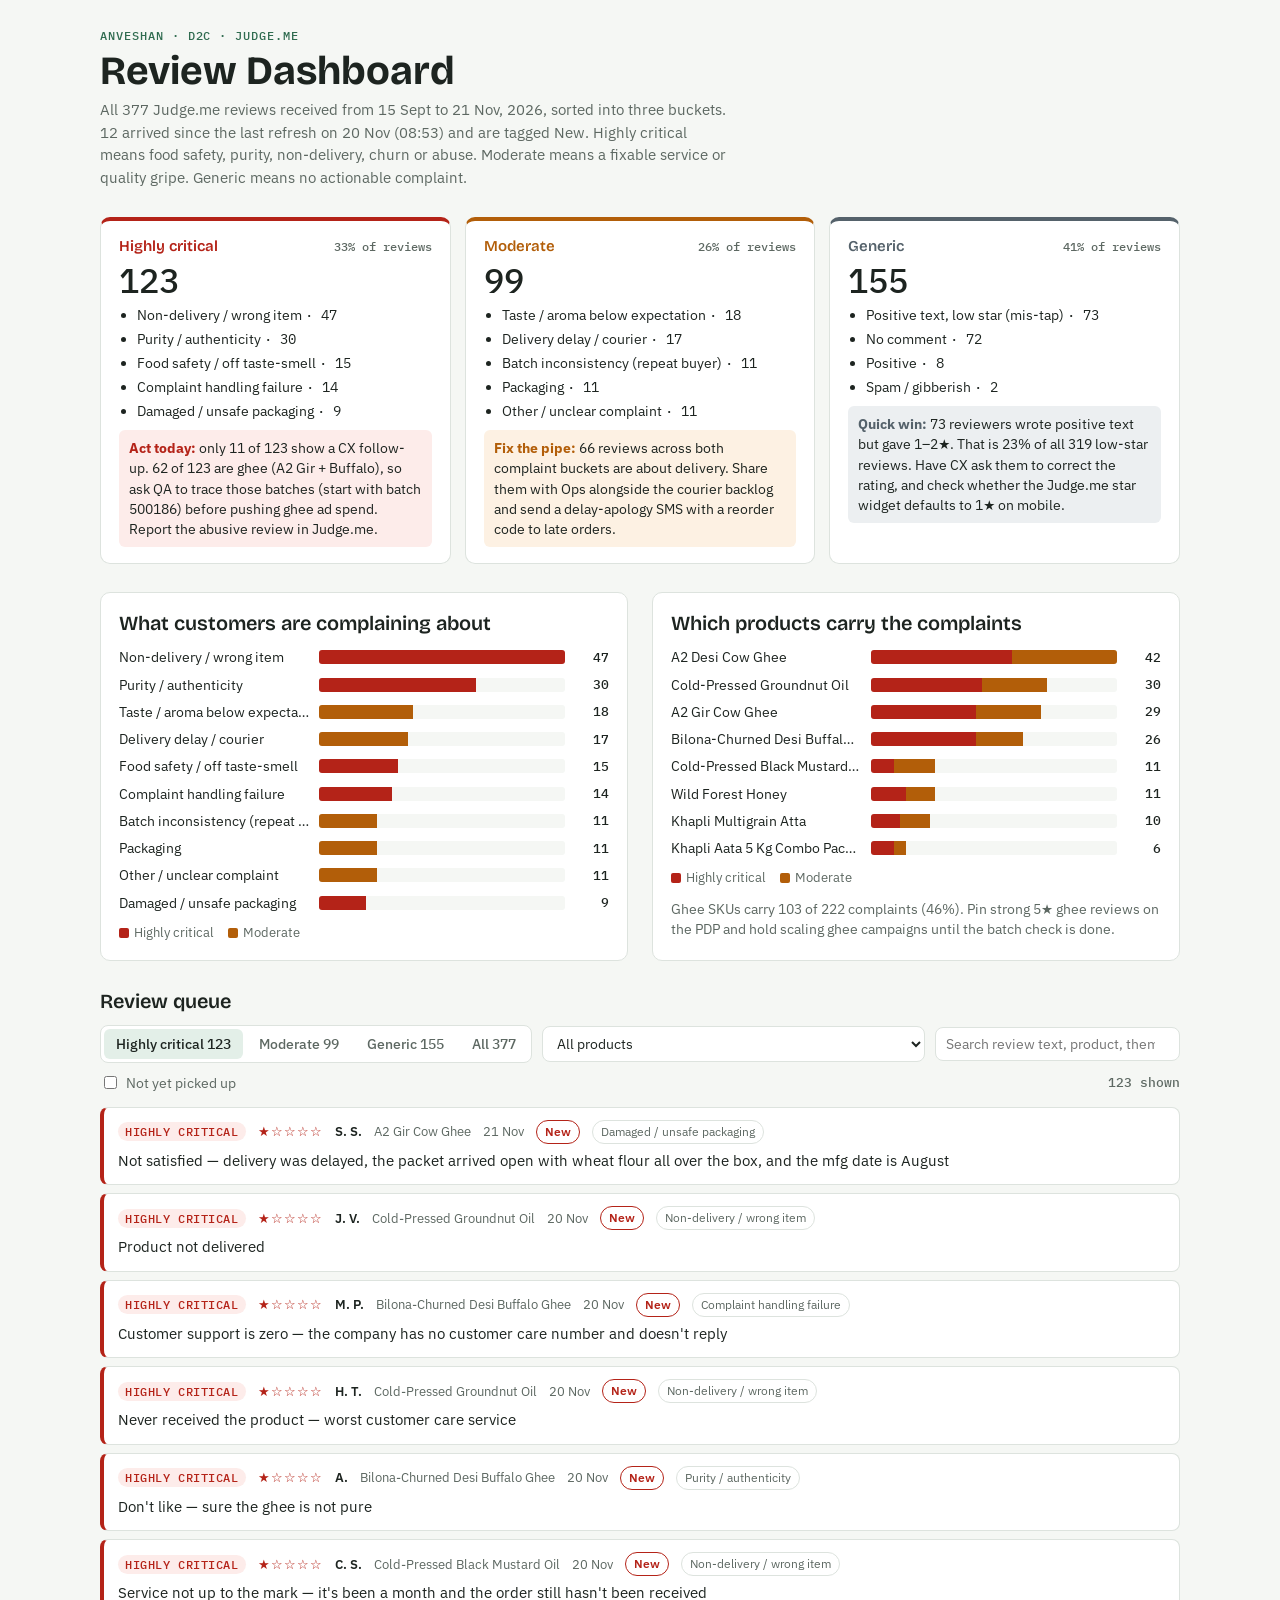
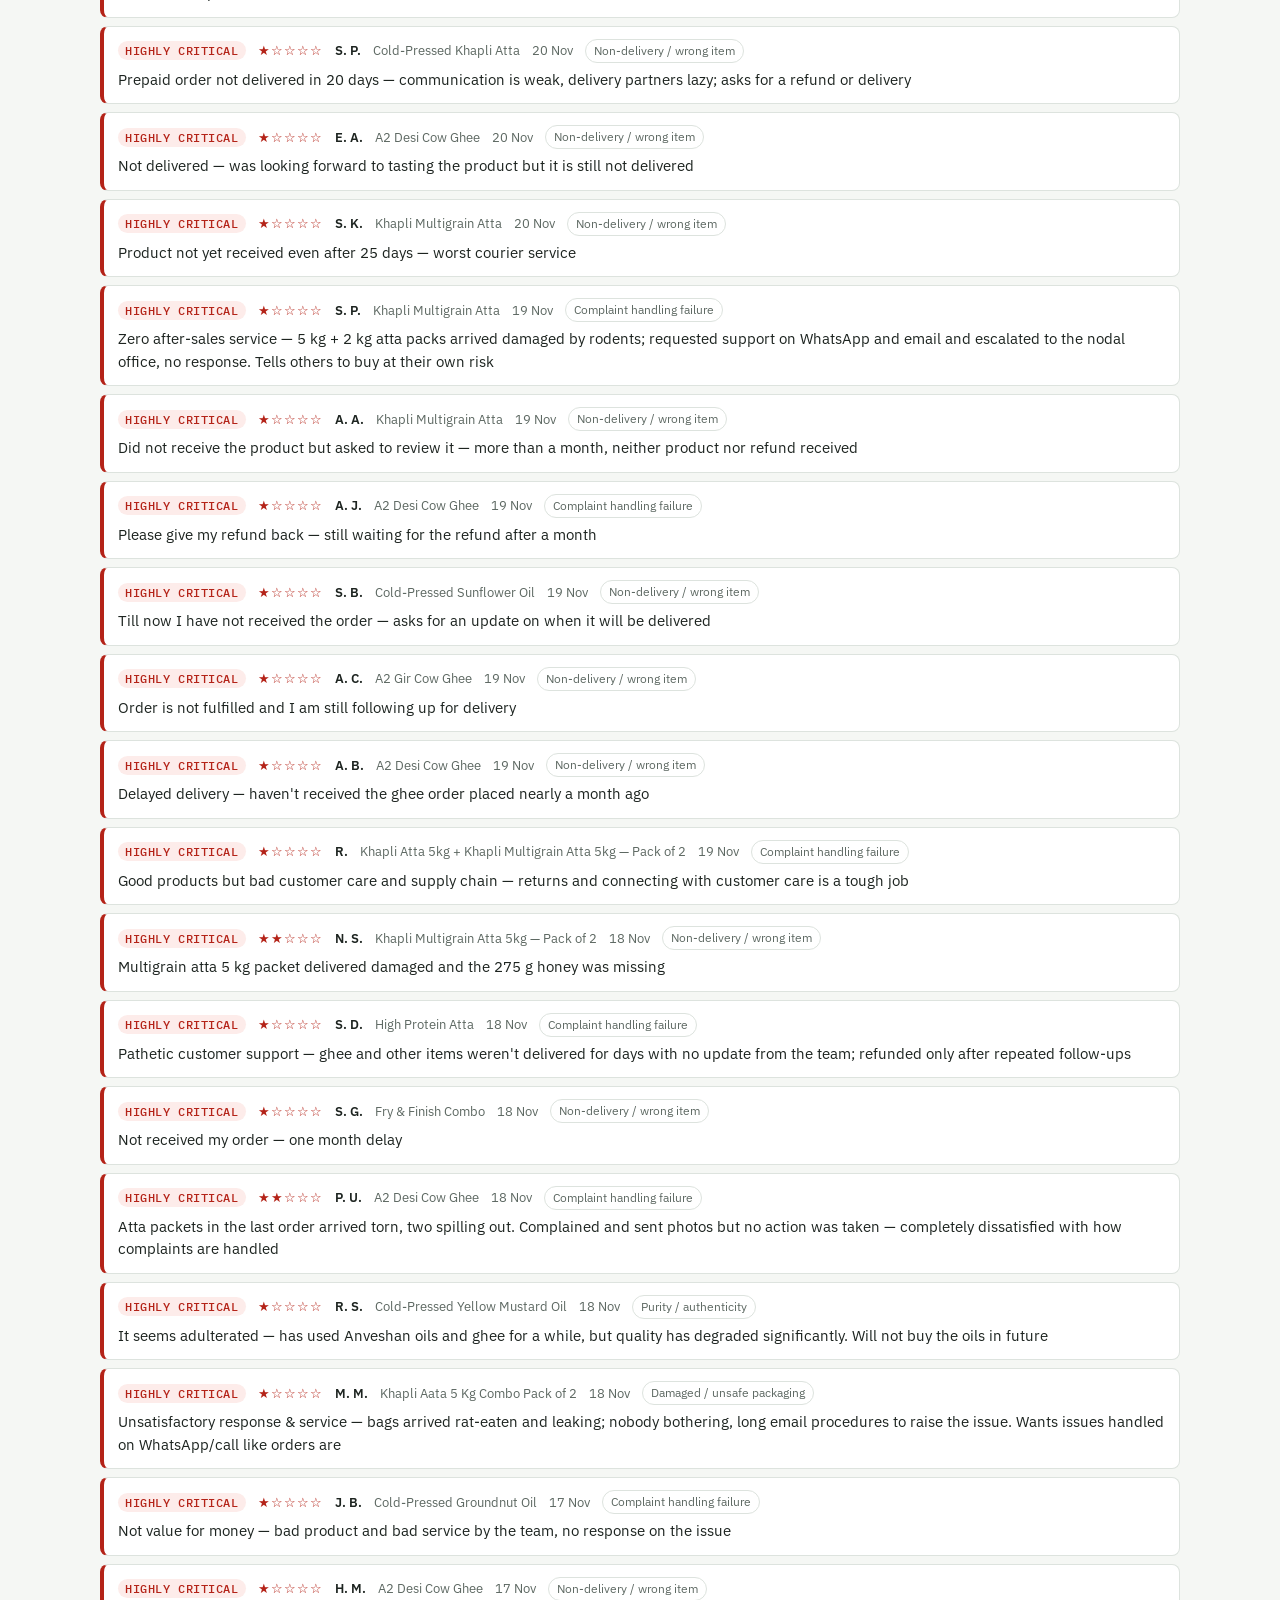
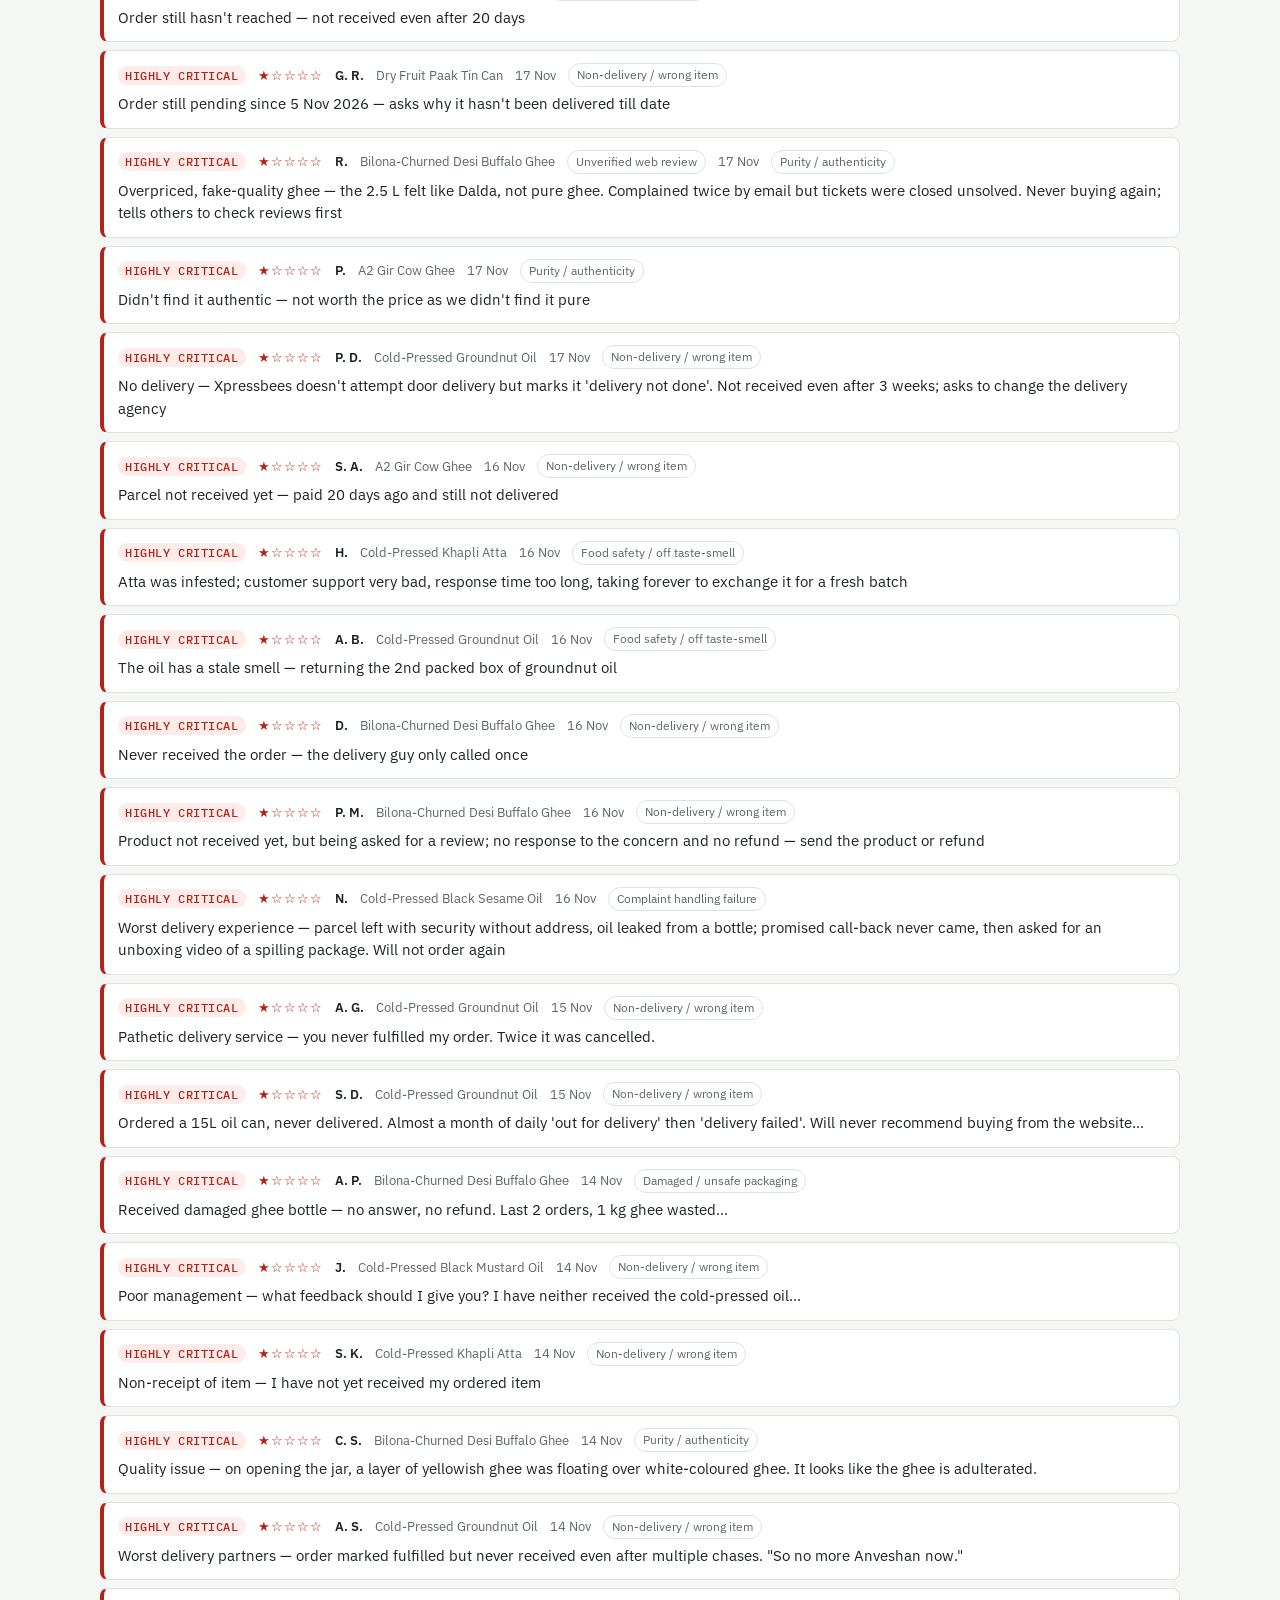
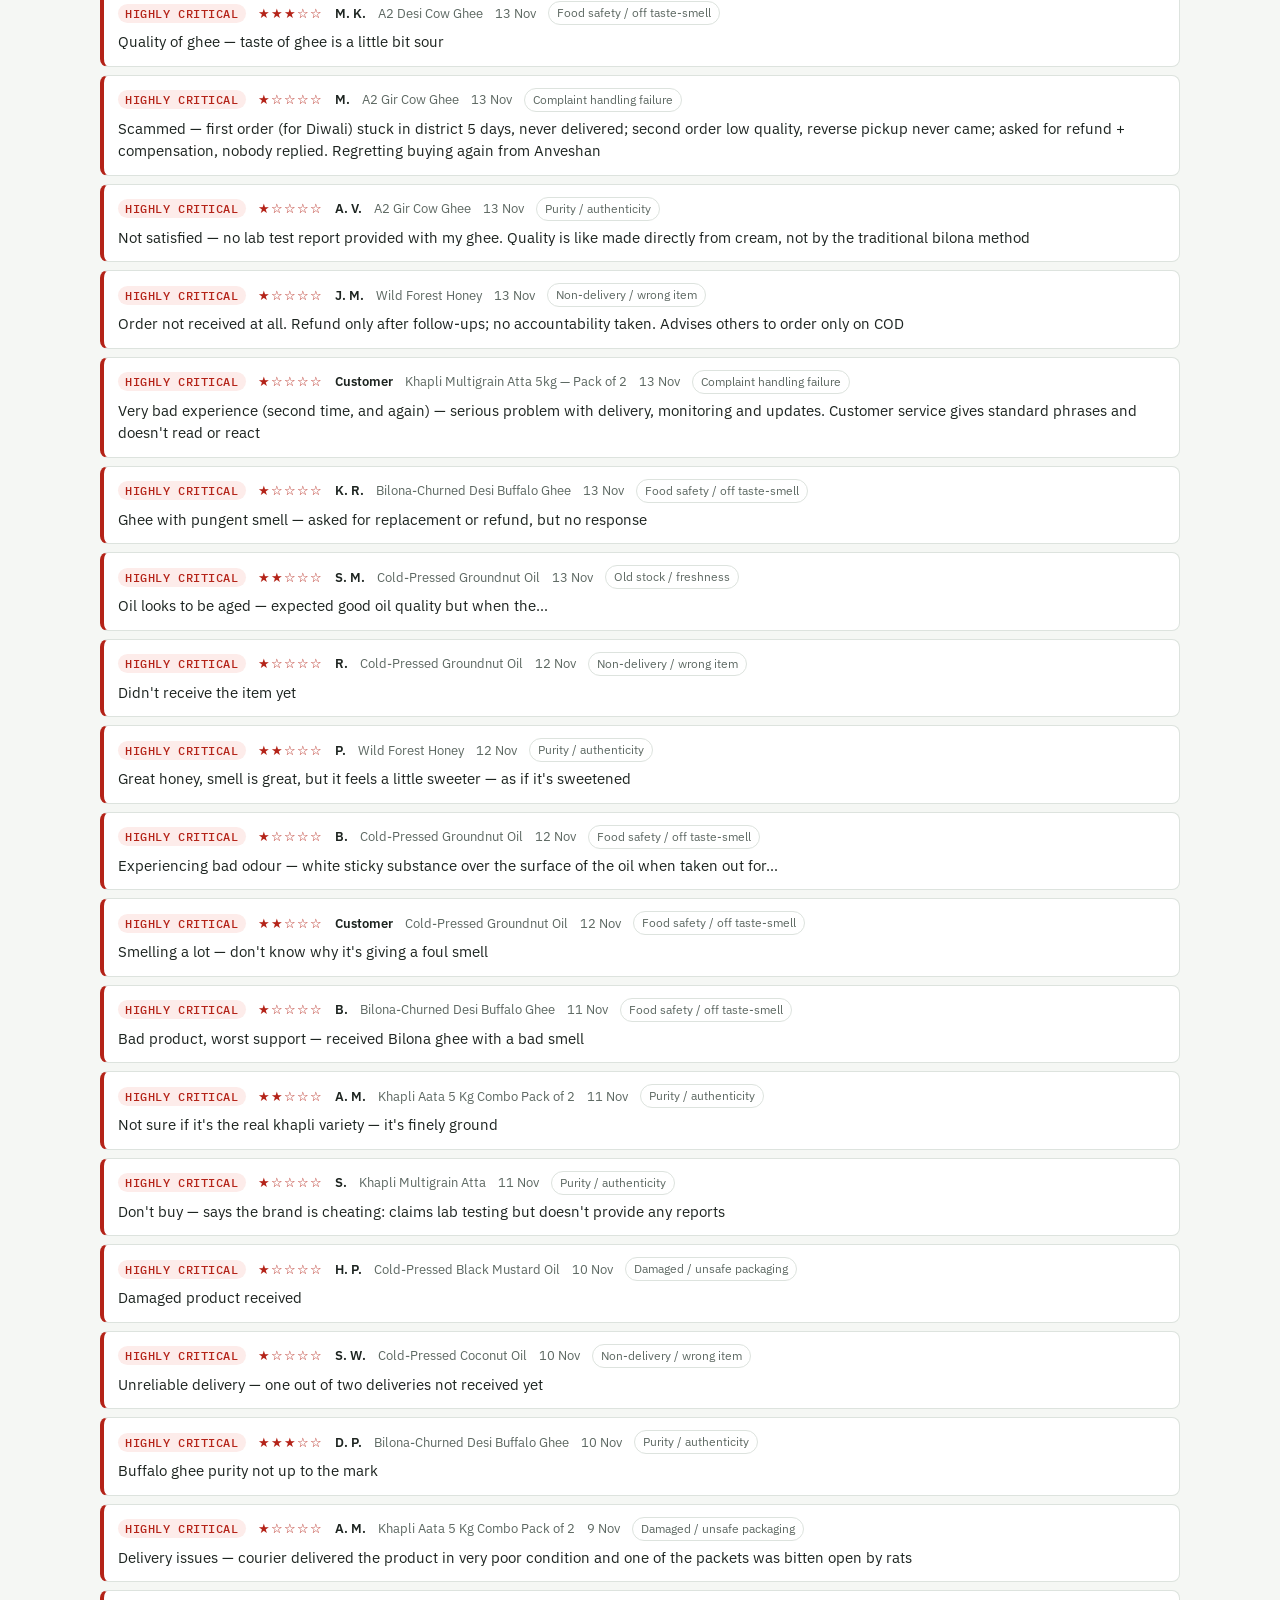
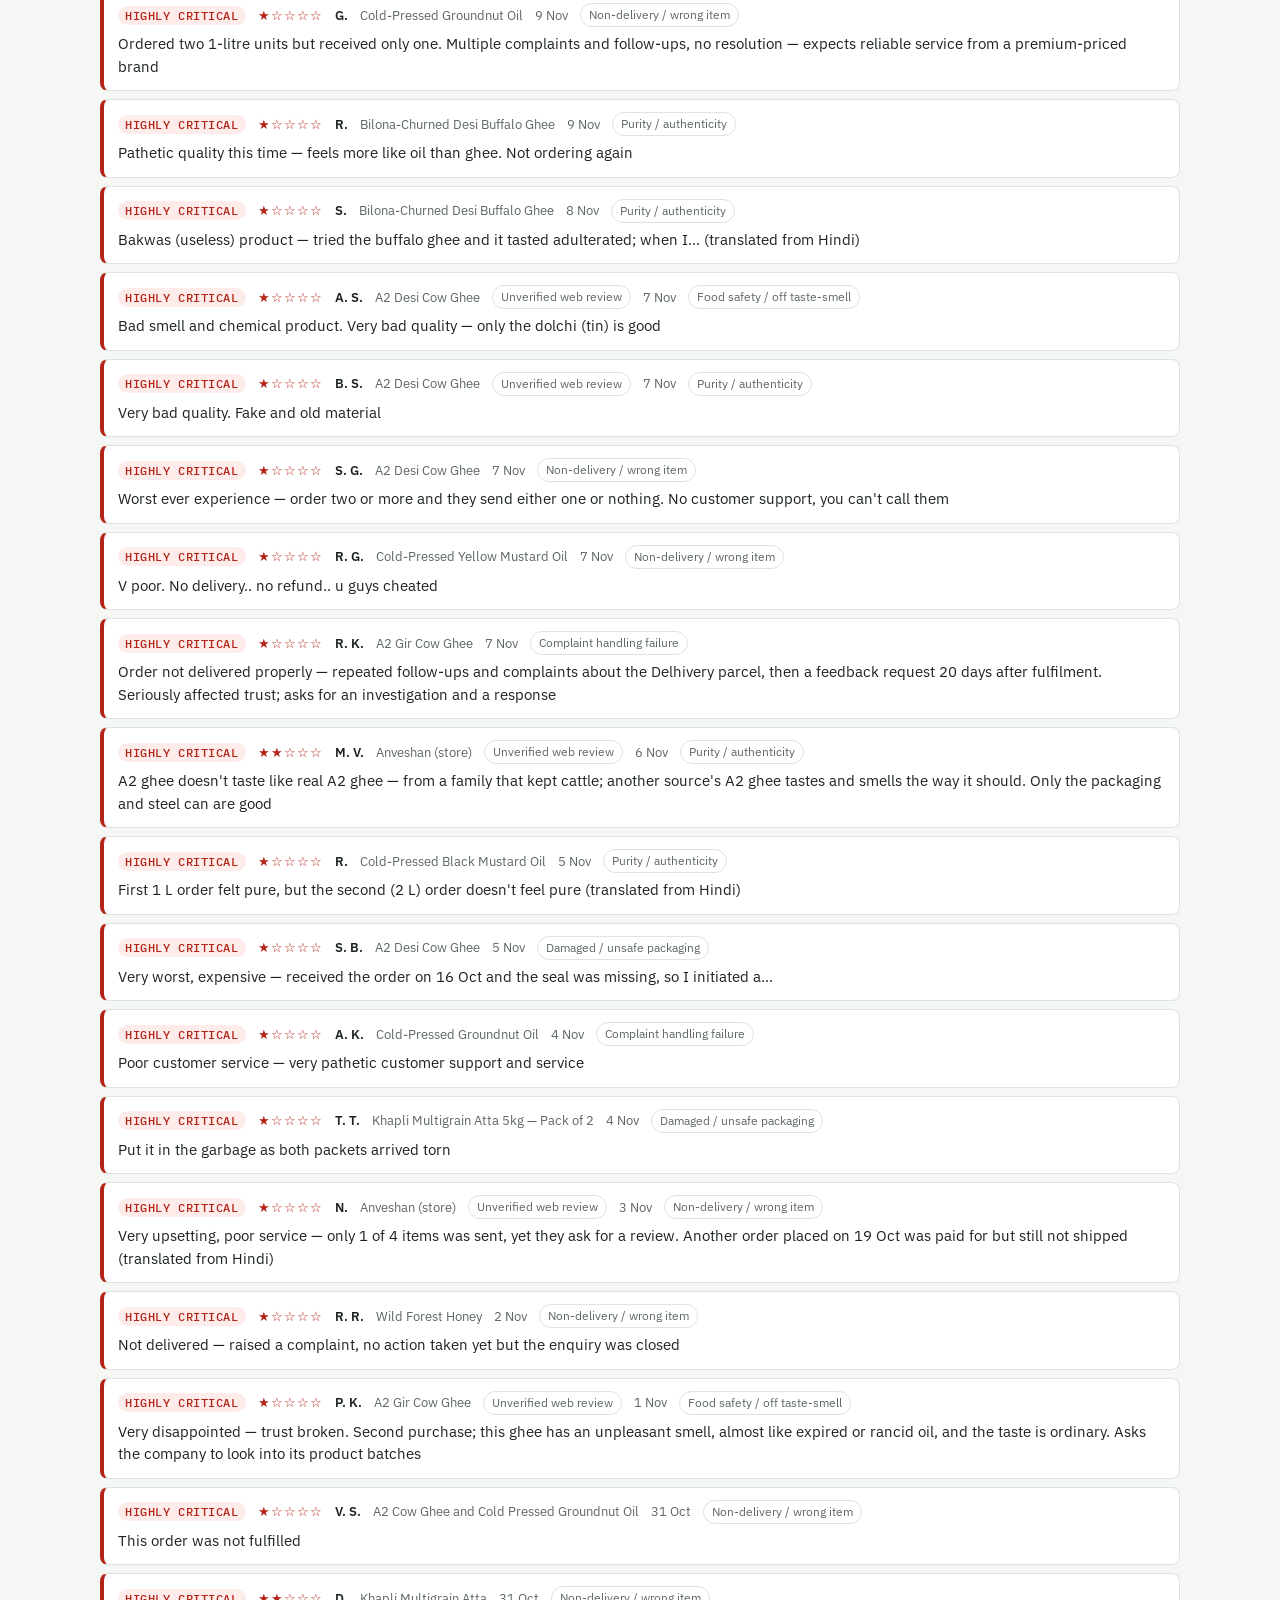
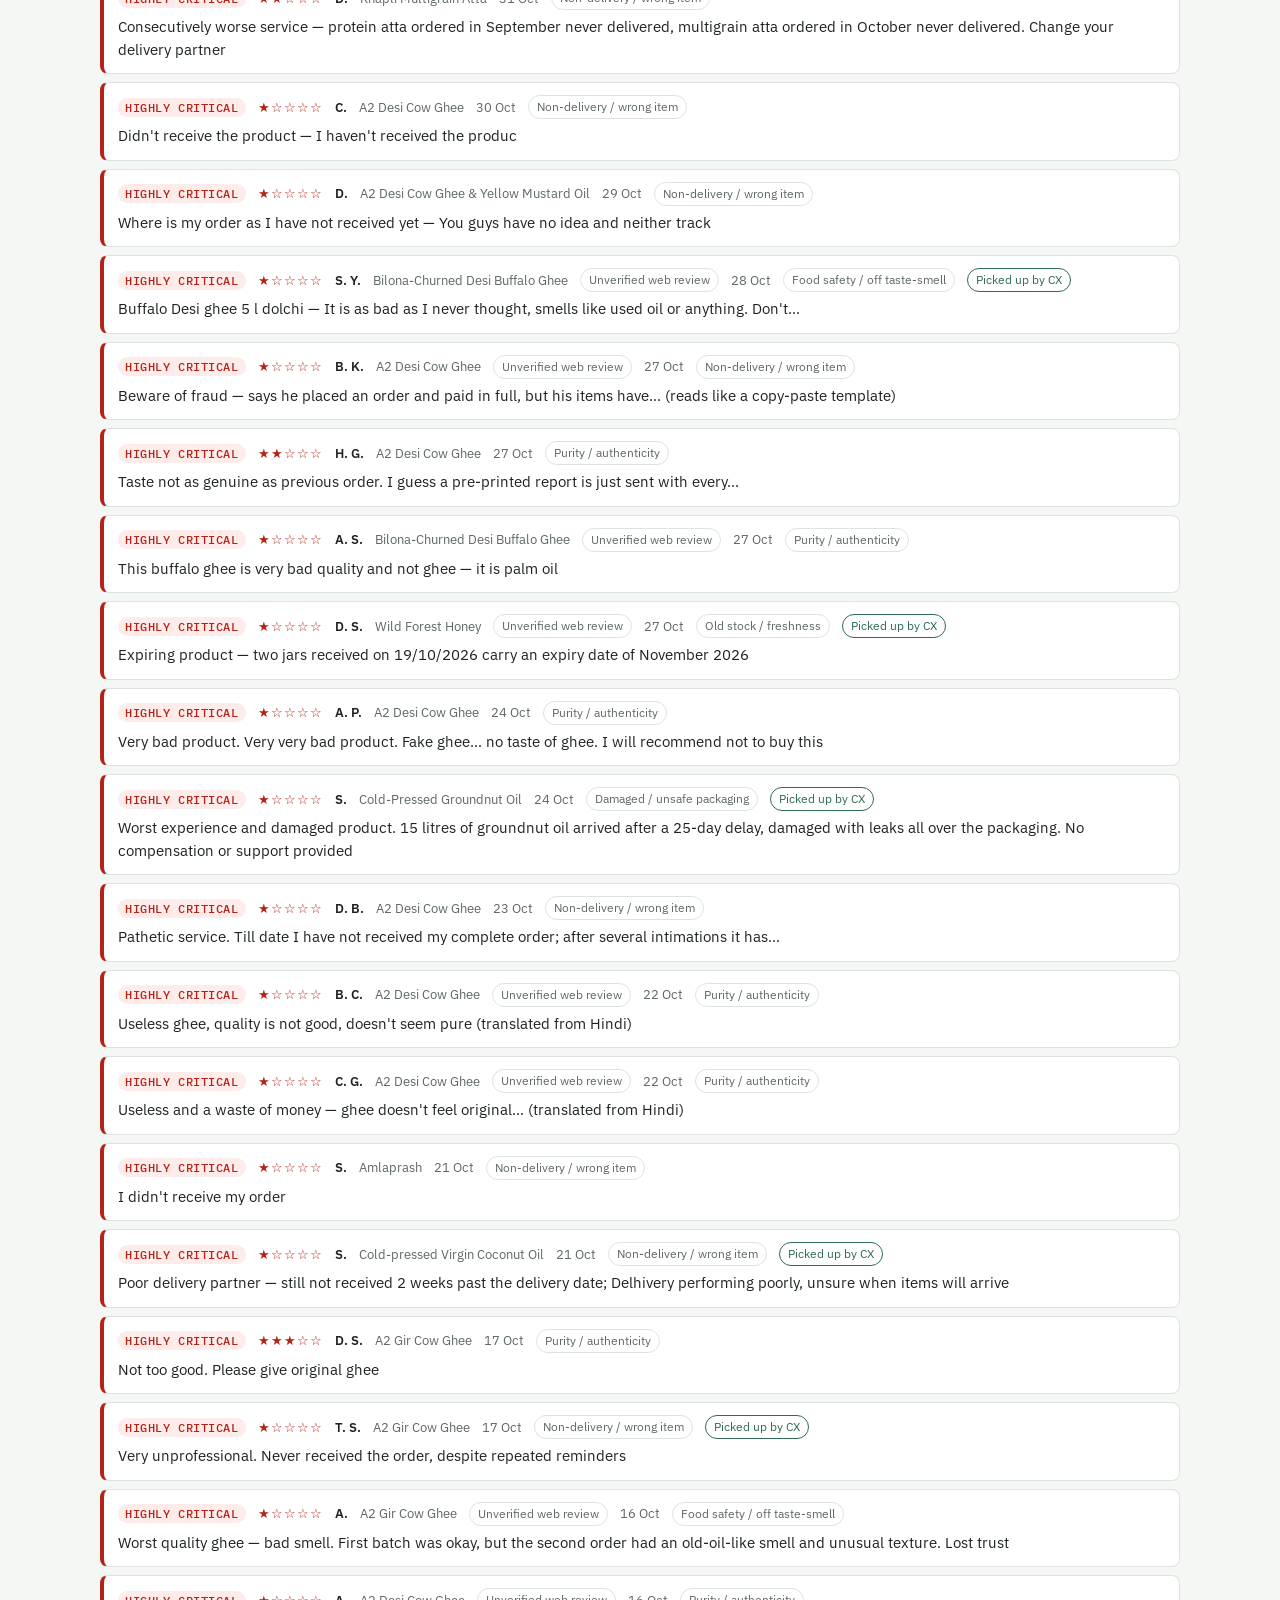
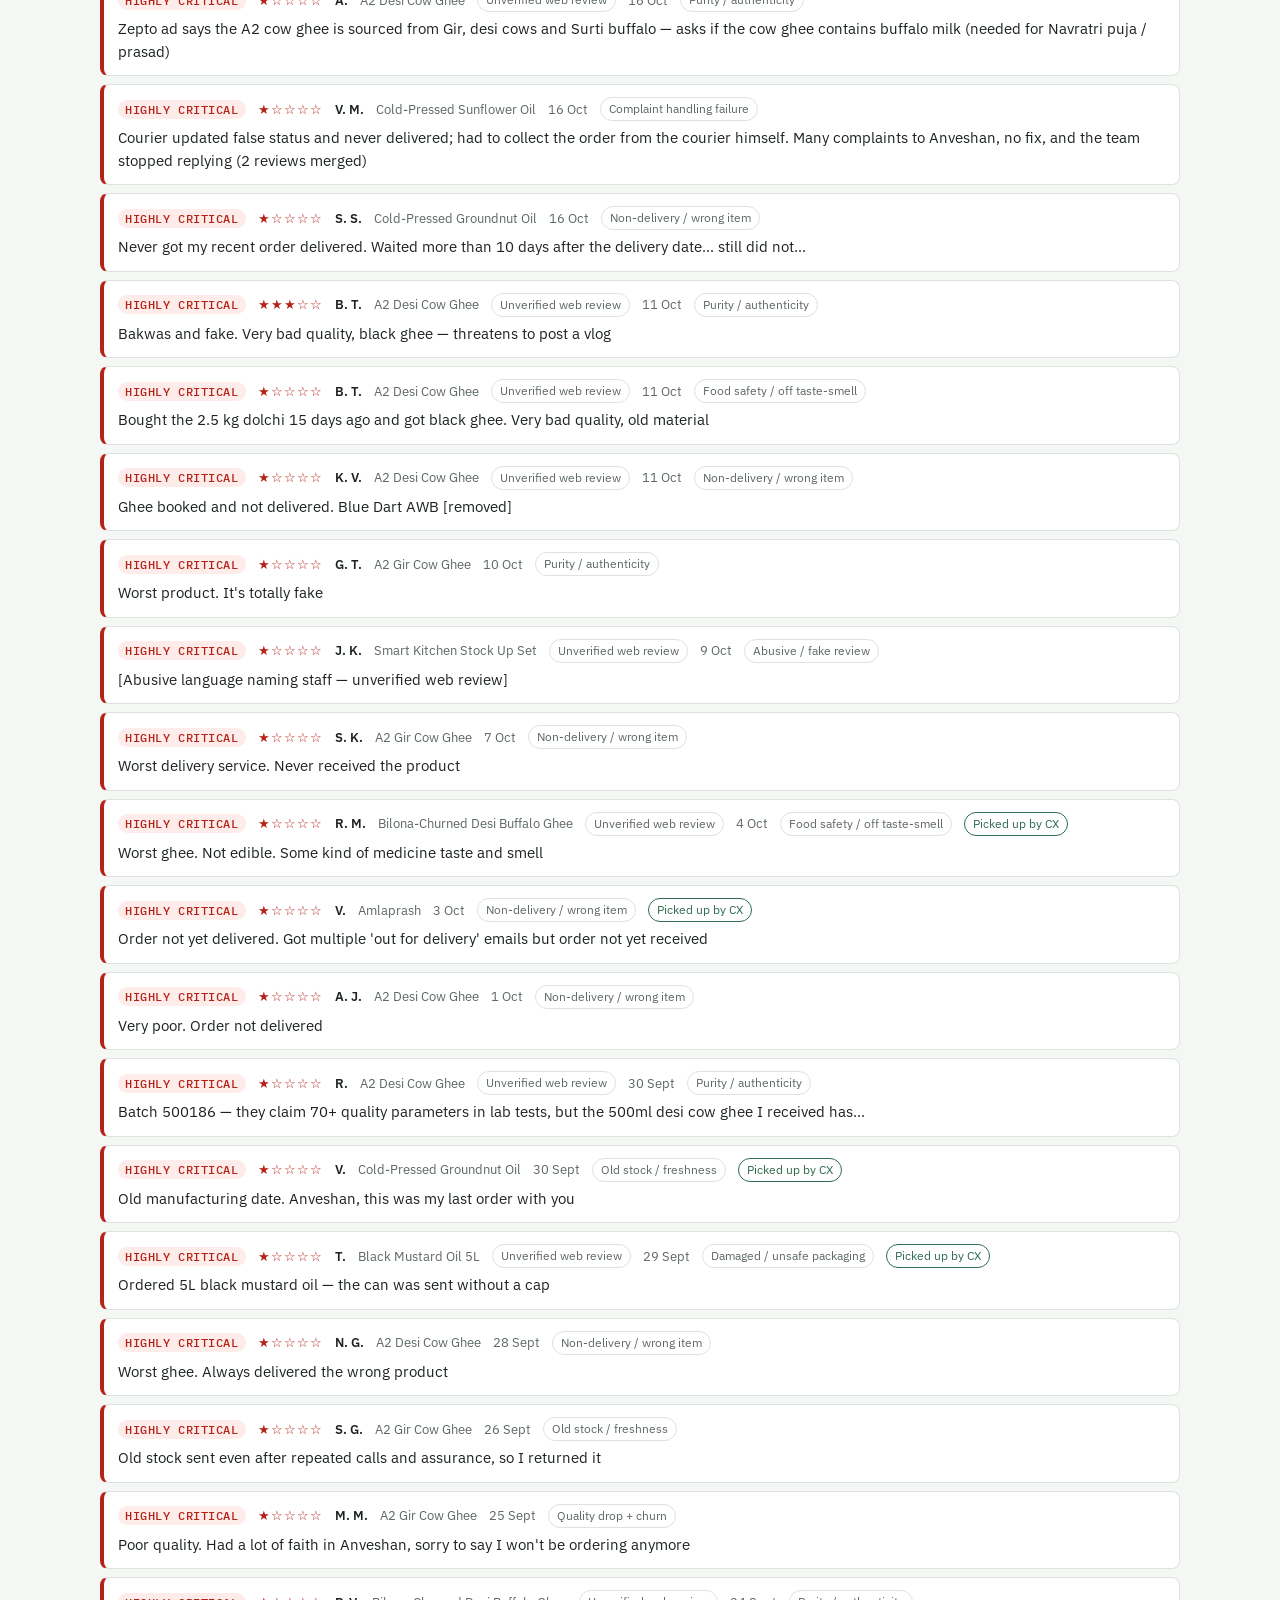
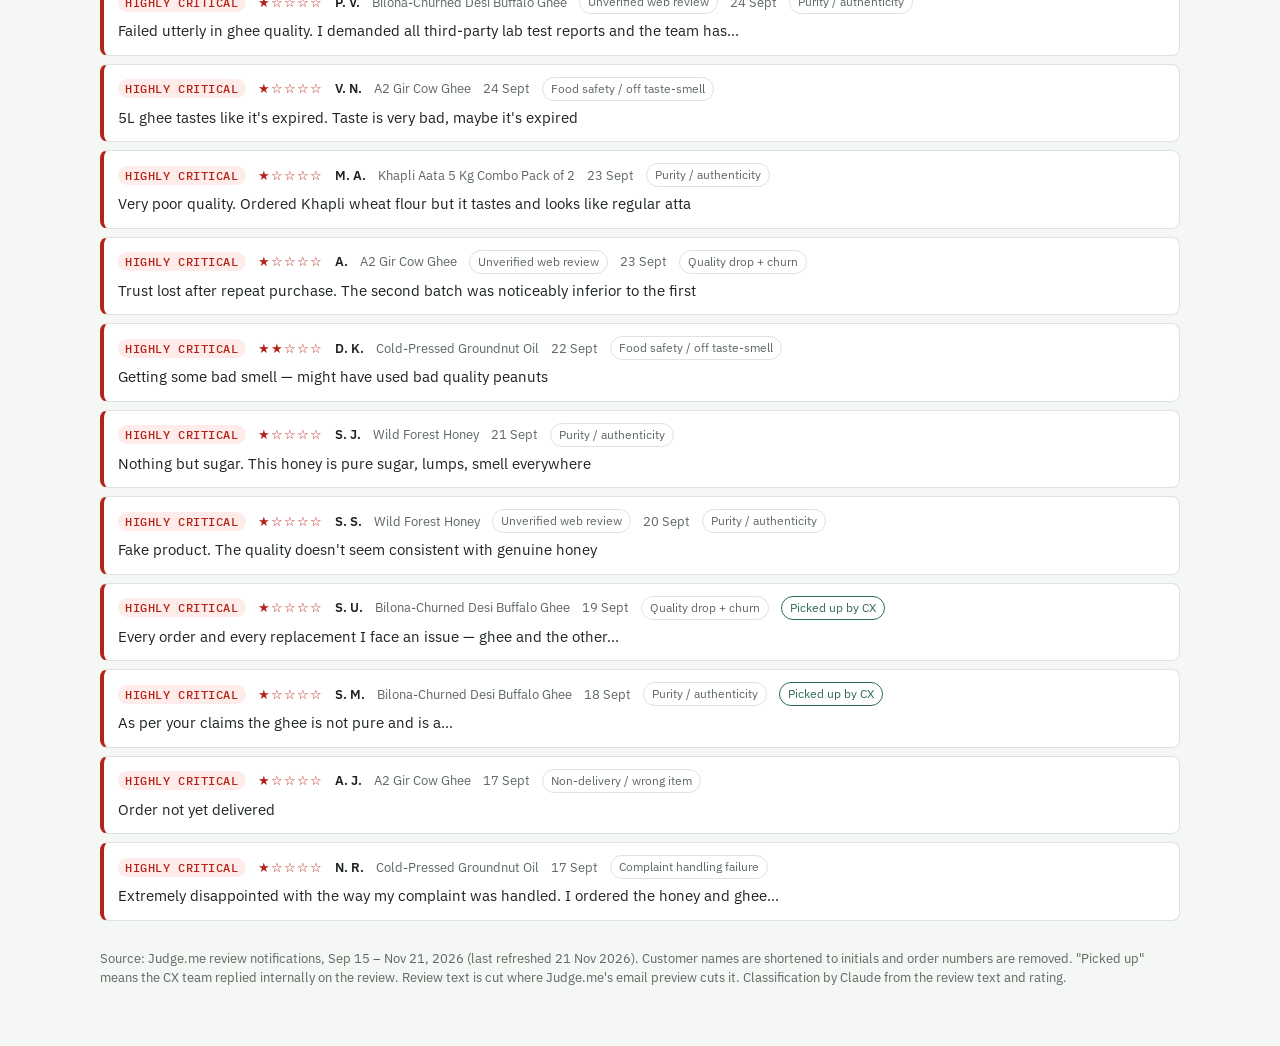
==== reviews/index.html @ d4f3c67e "reviews: daily refresh 2026-11-21 (377 reviews, 12 new) Co-Authored-By: Claude Opus 5.5 <noreply@ant" ====
<!doctype html>
<html lang="en">
<head>
<meta charset="utf-8">
<meta name="viewport" content="width=device-width,initial-scale=1">
<title>Review Dashboard</title>
</head>
<body>
<link rel="preconnect" href="https://fonts.googleapis.com">
<link rel="stylesheet" href="https://fonts.googleapis.com/css2?family=Bricolage+Grotesque:opsz,wght@12..96,600;12..96,700&family=IBM+Plex+Sans:wght@400;500;600&family=IBM+Plex+Mono:wght@500&display=swap">
<style>
/* Layout: triage desk — summary strip, then bucket tabs over a scannable review queue */
:root{
  --bg:#f5f7f4; --surface:#ffffff; --fg:#1d2420; --muted:#5d6862; --line:#dde3de;
  --accent:#2f6b4f; --accent-soft:#e3efe8;
  --crit:#b42318; --crit-soft:#fdecea; --mod:#b25e09; --mod-soft:#fdf1e3; --gen:#55626b; --gen-soft:#eceff1;
  --display:"Bricolage Grotesque",ui-sans-serif,system-ui,sans-serif;
  --body:"IBM Plex Sans",ui-sans-serif,system-ui,sans-serif;
  --mono:"IBM Plex Mono",ui-monospace,Menlo,monospace;
}
@media (prefers-color-scheme: dark){:root:not([data-theme="light"]){
  --bg:#121614; --surface:#1a201d; --fg:#e6ece8; --muted:#9aa6a0; --line:#2c3531;
  --accent:#7fc3a0; --accent-soft:#1f3329;
  --crit:#ff8a7d; --crit-soft:#3a1d1a; --mod:#f2b25e; --mod-soft:#382a17; --gen:#a9b6bf; --gen-soft:#252c30; color-scheme:dark}}
:root[data-theme="dark"]{
  --bg:#121614; --surface:#1a201d; --fg:#e6ece8; --muted:#9aa6a0; --line:#2c3531;
  --accent:#7fc3a0; --accent-soft:#1f3329;
  --crit:#ff8a7d; --crit-soft:#3a1d1a; --mod:#f2b25e; --mod-soft:#382a17; --gen:#a9b6bf; --gen-soft:#252c30; color-scheme:dark}
*{box-sizing:border-box}
body{background:var(--bg);color:var(--fg);font:15px/1.5 var(--body);margin:0}
.wrap{max-width:1120px;margin:0 auto;padding:28px 20px 60px;display:grid;gap:28px}
header{display:grid;gap:6px}
.eyebrow{font:500 12px var(--mono);letter-spacing:.08em;text-transform:uppercase;color:var(--accent)}
h1{font:700 clamp(28px,4vw,40px)/1.1 var(--display);margin:0;text-wrap:balance}
h2{font:600 20px/1.2 var(--display);margin:0 0 12px}
.sub{color:var(--muted);margin:0;max-width:70ch}
.num{font-family:var(--mono);font-variant-numeric:tabular-nums}
.buckets{display:grid;grid-template-columns:repeat(auto-fit,minmax(260px,1fr));gap:14px}
.bk{background:var(--surface);border:1px solid var(--line);border-top:4px solid var(--c);border-radius:10px;padding:16px 18px;display:grid;gap:8px;align-content:start;min-width:0}
.bk .top{display:flex;align-items:baseline;justify-content:space-between;gap:8px}
.bk .label{font:600 15px var(--display);color:var(--c)}
.bk .big{font:500 34px/1 var(--mono);font-variant-numeric:tabular-nums}
.bk .share{font:500 12px var(--mono);color:var(--muted)}
.bk ul{margin:0;padding-left:18px;color:var(--fg);font-size:14px;display:grid;gap:3px}
.act{background:var(--cs);border-radius:6px;padding:8px 10px;font-size:13.5px}
.act b{color:var(--c)}
.crit{--c:var(--crit);--cs:var(--crit-soft)} .mod{--c:var(--mod);--cs:var(--mod-soft)} .gen{--c:var(--gen);--cs:var(--gen-soft)}
.two{display:grid;grid-template-columns:repeat(auto-fit,minmax(320px,1fr));gap:24px}
.panel{background:var(--surface);border:1px solid var(--line);border-radius:10px;padding:18px;min-width:0}
.bars{display:grid;gap:7px}
.bar{display:grid;grid-template-columns:minmax(0,190px) 1fr 34px;gap:10px;align-items:center;font-size:13.5px}
.bar .n{overflow:hidden;text-overflow:ellipsis;white-space:nowrap}
.track{height:14px;background:var(--bg);border-radius:3px;display:flex;overflow:hidden}
.track span{display:block;height:100%}
.bar .v{font:500 13px var(--mono);text-align:right}
.legend{display:flex;gap:14px;font-size:12.5px;color:var(--muted);margin-top:10px;flex-wrap:wrap}
.legend i{display:inline-block;width:10px;height:10px;border-radius:2px;margin-right:5px;vertical-align:-1px}
.note{font-size:13.5px;color:var(--muted);margin:12px 0 0}
.controls{display:flex;flex-wrap:wrap;gap:10px;align-items:center;margin-bottom:14px}
.tabs{display:flex;gap:4px;background:var(--surface);border:1px solid var(--line);border-radius:8px;padding:3px;flex-wrap:wrap}
.tabs button{border:0;background:none;color:var(--muted);font:500 13.5px var(--body);padding:6px 12px;border-radius:6px;cursor:pointer}
.tabs button[aria-pressed="true"]{background:var(--accent-soft);color:var(--fg)}
.tabs button:focus-visible,select:focus-visible,input:focus-visible,.toggle input:focus-visible{outline:2px solid var(--accent);outline-offset:2px}
select,input[type=search]{font:14px var(--body);color:var(--fg);background:var(--surface);border:1px solid var(--line);border-radius:8px;padding:7px 10px;min-width:0}
input[type=search]{flex:1 1 200px}
.toggle{font-size:13.5px;color:var(--muted);display:flex;gap:6px;align-items:center}
.count{font:500 13px var(--mono);color:var(--muted);margin-left:auto}
.list{display:grid;gap:8px}
.rv{background:var(--surface);border:1px solid var(--line);border-left:4px solid var(--c);border-radius:8px;padding:12px 14px;display:grid;grid-template-columns:1fr;gap:4px 14px;min-width:0}
.rv .meta{display:flex;flex-wrap:wrap;gap:6px 12px;align-items:center;font-size:13px;color:var(--muted);min-width:0}
.rv .who{color:var(--fg);font-weight:600}
.stars{font-family:var(--mono);color:var(--c);letter-spacing:1px}
.pill{font:500 11.5px var(--mono);text-transform:uppercase;letter-spacing:.05em;padding:2px 7px;border-radius:999px;background:var(--cs);color:var(--c)}
.tag{font-size:12px;padding:2px 8px;border-radius:999px;border:1px solid var(--line);color:var(--muted)}
.tag.new{border-color:var(--crit);color:var(--crit);font-weight:600}
.tag.ok{border-color:var(--accent);color:var(--accent)}
.rv .text{grid-column:1/-1;margin:2px 0 0;overflow-wrap:anywhere}
.rv .text.empty{color:var(--muted);font-style:italic}
.rv a{font:500 13px var(--body);color:var(--accent);text-decoration:none;white-space:nowrap;align-self:start}
.rv a:hover{text-decoration:underline}
.empty-state{padding:30px;text-align:center;color:var(--muted)}
footer{font-size:12.5px;color:var(--muted)}
@media (max-width:560px){.bar{grid-template-columns:minmax(0,120px) 1fr 30px}.rv{grid-template-columns:1fr}.count{margin-left:0}}
</style>

<div class="wrap">
<header>
  <span class="eyebrow">Anveshan · D2C · Judge.me</span>
  <h1>Review Dashboard</h1>
  <p class="sub">All <span class="num" id="total"></span> Judge.me reviews received from <span id="range"></span>, sorted into three buckets. <span class="num" id="newc"></span> arrived since the last refresh on 20 Nov (08:53) and are tagged New. Highly critical means food safety, purity, non-delivery, churn or abuse. Moderate means a fixable service or quality gripe. Generic means no actionable complaint.</p>
</header>

<section class="buckets" id="buckets"></section>

<section class="two">
  <div class="panel">
    <h2>What customers are complaining about</h2>
    <div class="bars" id="themes"></div>
    <div class="legend"><span><i style="background:var(--crit)"></i>Highly critical</span><span><i style="background:var(--mod)"></i>Moderate</span></div>
  </div>
  <div class="panel">
    <h2>Which products carry the complaints</h2>
    <div class="bars" id="products"></div>
    <div class="legend"><span><i style="background:var(--crit)"></i>Highly critical</span><span><i style="background:var(--mod)"></i>Moderate</span></div>
    <p class="note" id="prodnote"></p>
  </div>
</section>

<section>
  <h2>Review queue</h2>
  <div class="controls">
    <div class="tabs" role="group" aria-label="Bucket" id="tabs"></div>
    <select id="prod" aria-label="Product"></select>
    <input type="search" id="q" placeholder="Search review text, product, theme" aria-label="Search reviews">
    <label class="toggle"><input type="checkbox" id="unassigned"> Not yet picked up</label>
    <span class="count" id="count"></span>
  </div>
  <div class="list" id="list"></div>
</section>

<footer>Source: Judge.me review notifications, Sep 15 – Nov 21, 2026 (last refreshed 21 Nov 2026). Customer names are shortened to initials and order numbers are removed. "Picked up" means the CX team replied internally on the review. Review text is cut where Judge.me's email preview cuts it. Classification by Claude from the review text and rating.</footer>
</div>

<script>
const RAW = [
["2026-11-20T19:01:47Z","S. S.",1,"A2 Gir Cow Ghee","","Not satisfied — delivery was delayed, the packet arrived open with wheat flour all over the box, and the mfg date is August","H","Damaged / unsafe packaging","",0,1],
["2026-11-20T18:24:51Z","J. V.",1,"Cold-Pressed Groundnut Oil","","Product not delivered","H","Non-delivery / wrong item","",0,1],
["2026-11-20T17:12:37Z","M. P.",1,"Bilona-Churned Desi Buffalo Ghee","","Customer support is zero — the company has no customer care number and doesn't reply","H","Complaint handling failure","",0,1],
["2026-11-20T15:37:54Z","H. T.",1,"Cold-Pressed Groundnut Oil","","Never received the product — worst customer care service","H","Non-delivery / wrong item","",0,1],
["2026-11-20T13:40:05Z","S. J.",1,"DRY FRUIT PAAK TIN CAN","","Very happy — quality is very good","G","Positive text, low star (mis-tap)","",0,1],
["2026-11-20T11:21:20Z","A.",1,"Bilona-Churned Desi Buffalo Ghee","","Don't like — sure the ghee is not pure","H","Purity / authenticity","",0,1],
["2026-11-20T10:16:35Z","K.",2,"Cold-Pressed Black Sesame Oil","","Packing is good, but it is very different from the oil my parents get made…","M","Taste / aroma below expectation","",0,1],
["2026-11-20T09:59:26Z","N.",1,"Bilona-Churned Desi Buffalo Ghee","","","G","No comment","",0,1],
["2026-11-20T07:24:23Z","C. S.",1,"Cold-Pressed Black Mustard Oil","","Service not up to the mark — it's been a month and the order still hasn't been received","H","Non-delivery / wrong item","",0,1],
["2026-11-20T07:06:39Z","Y. S.",2,"Cold-Pressed Khapli Atta","","Not that great in taste — rotis made from the atta are rough and not soft…","M","Product feedback (texture)","",0,1],
["2026-11-20T05:17:47Z","B.",1,"Cold-Pressed Black Mustard Oil","","","G","No comment","",0,1],
["2026-11-20T04:08:11Z","Customer",1,"A2 Desi Cow Ghee","","","G","No comment","",0,1],
["2026-11-20T02:43:12Z","S. P.",1,"Cold-Pressed Khapli Atta","","Prepaid order not delivered in 20 days — communication is weak, delivery partners lazy; asks for a refund or delivery","H","Non-delivery / wrong item","",0,1],
["2026-11-19T21:48:06Z","E. A.",1,"A2 Desi Cow Ghee","","Not delivered — was looking forward to tasting the product but it is still not delivered","H","Non-delivery / wrong item","",0,1],
["2026-11-19T19:02:57Z","S. K.",1,"Khapli Multigrain Atta","","Product not yet received even after 25 days — worst courier service","H","Non-delivery / wrong item","",0,1],
["2026-11-19T17:21:19Z","S. P.",1,"Khapli Multigrain Atta","","Zero after-sales service — 5 kg + 2 kg atta packs arrived damaged by rodents; requested support on WhatsApp and email and escalated to the nodal office, no response. Tells others to buy at their own risk","H","Complaint handling failure","",0,1],
["2026-11-19T13:46:34Z","Customer",3,"Bilona-Churned Desi Buffalo Ghee","","Earlier ghee from Anveshan was very good, but the recent order bought in the 30% discount sale isn't the same quality — taste and aroma differ","M","Batch inconsistency (repeat buyer)","",0,1],
["2026-11-19T13:38:45Z","P.",2,"Bilona-Churned Desi Buffalo Ghee","","Good product","G","Positive text, low star (mis-tap)","",0,1],
["2026-11-19T13:08:48Z","A. A.",1,"Khapli Multigrain Atta","","Did not receive the product but asked to review it — more than a month, neither product nor refund received","H","Non-delivery / wrong item","",0,1],
["2026-11-19T11:29:28Z","A. J.",1,"A2 Desi Cow Ghee","","Please give my refund back — still waiting for the refund after a month","H","Complaint handling failure","",0,1],
["2026-11-19T08:36:25Z","P. S.",1,"Cold-Pressed Groundnut Oil","","","G","No comment","",0,1],
["2026-11-19T07:59:48Z","U. M.",2,"Cold-Pressed Groundnut Oil","","","G","No comment","",0,1],
["2026-11-19T06:47:22Z","R.",1,"Cold-Pressed Khapli Atta","","Excellent quality","G","Positive text, low star (mis-tap)","",0,1],
["2026-11-19T04:42:30Z","G.",1,"Cold-Pressed Groundnut Oil","","","G","No comment","",0,1],
["2026-11-19T02:43:38Z","S. B.",1,"Cold-Pressed Sunflower Oil","","Till now I have not received the order — asks for an update on when it will be delivered","H","Non-delivery / wrong item","",0,1],
["2026-11-19T01:44:06Z","A. C.",1,"A2 Gir Cow Ghee","","Order is not fulfilled and I am still following up for delivery","H","Non-delivery / wrong item","",0,1],
["2026-11-18T22:35:13Z","A. B.",1,"A2 Desi Cow Ghee","","Delayed delivery — haven't received the ghee order placed nearly a month ago","H","Non-delivery / wrong item","",0,1],
["2026-11-18T18:40:13Z","R.",1,"Khapli Atta 5kg + Khapli Multigrain Atta 5kg — Pack of 2","","Good products but bad customer care and supply chain — returns and connecting with customer care is a tough job","H","Complaint handling failure","",0,1],
["2026-11-18T15:01:39Z","P.",1,"Khapli Multigrain Atta","","Like an oasis in a desert — family loved it, will now order on a regular basis","G","Positive text, low star (mis-tap)","",0,1],
["2026-11-18T14:37:33Z","N.",1,"Bilona-Churned Desi Buffalo Ghee","","Not good — feels like ₹500/kg ghee","M","Price vs value","",0,1],
["2026-11-18T14:24:14Z","N. S.",2,"Khapli Multigrain Atta 5kg — Pack of 2","","Multigrain atta 5 kg packet delivered damaged and the 275 g honey was missing","H","Non-delivery / wrong item","",0,1],
["2026-11-18T11:21:17Z","T. M.",1,"A2 Desi Cow Ghee","","","G","No comment","",0,1],
["2026-11-18T08:31:05Z","N. S.",3,"A2 Desi Cow Ghee","","Ok — ghee is very dilute","M","Product feedback (texture)","",0,1],
["2026-11-18T08:18:49Z","A. H.",1,"Cold-Pressed Coconut Oil","","Good & genuine product","G","Positive text, low star (mis-tap)","",0,1],
["2026-11-18T07:02:44Z","S. D.",1,"High Protein Atta","","Pathetic customer support — ghee and other items weren't delivered for days with no update from the team; refunded only after repeated follow-ups","H","Complaint handling failure","",0,1],
["2026-11-18T06:33:24Z","S. G.",1,"Fry & Finish Combo","","Not received my order — one month delay","H","Non-delivery / wrong item","",0,1],
["2026-11-18T06:20:35Z","E. K.",1,"Everyday Oils for Every Dish","","Quality is good","G","Positive text, low star (mis-tap)","",0,1],
["2026-11-18T06:10:50Z","A. G.",3,"Assorted Gift Box","","","G","No comment","",0,1],
["2026-11-18T04:39:04Z","M. R.",1,"A2 Gir Cow Ghee","","Really fantastic taste","G","Positive text, low star (mis-tap)","",0,1],
["2026-11-18T03:35:09Z","P. U.",2,"A2 Desi Cow Ghee","","Atta packets in the last order arrived torn, two spilling out. Complained and sent photos but no action was taken — completely dissatisfied with how complaints are handled","H","Complaint handling failure","",0,1],
["2026-11-18T01:14:22Z","R. S.",1,"Cold-Pressed Yellow Mustard Oil","","It seems adulterated — has used Anveshan oils and ghee for a while, but quality has degraded significantly. Will not buy the oils in future","H","Purity / authenticity","",0,1],
["2026-11-17T19:12:57Z","M. M.",1,"Khapli Aata 5 Kg Combo Pack of 2","","Unsatisfactory response & service — bags arrived rat-eaten and leaking; nobody bothering, long email procedures to raise the issue. Wants issues handled on WhatsApp/call like orders are","H","Damaged / unsafe packaging","",0,1],
["2026-11-17T18:37:45Z","I. G.",1,"Bilona-Churned Desi Buffalo Ghee","","","G","No comment","",0,1],
["2026-11-17T17:32:08Z","H. S.",1,"Bilona-Churned Desi Buffalo Ghee","","Good — very good","G","Positive text, low star (mis-tap)","",0,1],
["2026-11-17T13:44:10Z","S.",1,"Bilona-Churned Desi Buffalo Ghee","","","G","No comment","",0,1],
["2026-11-17T12:11:45Z","C. V.",1,"Wild Forest Honey","","","G","No comment","",0,1],
["2026-11-17T12:01:51Z","J. B.",1,"Cold-Pressed Groundnut Oil","","Not value for money — bad product and bad service by the team, no response on the issue","H","Complaint handling failure","",0,1],
["2026-11-17T11:23:20Z","L. P.",1,"Khapli Multigrain Atta","","Good product — quality & taste are super, but price-wise costly","M","Price vs value","",0,1],
["2026-11-17T10:32:26Z","S. B.",3,"Khapli Multigrain Atta","","Good for hot chapatis — if you eat them later they dry out","M","Product feedback (texture)","",0,1],
["2026-11-17T10:25:33Z","B. B.",1,"Cold-Pressed Black Mustard Oil","","Genuine mustard oil. Rich aroma","G","Positive text, low star (mis-tap)","",0,1],
["2026-11-17T09:36:04Z","H. M.",1,"A2 Desi Cow Ghee","","Order still hasn't reached — not received even after 20 days","H","Non-delivery / wrong item","",0,1],
["2026-11-17T09:09:12Z","A. S.",3,"Wild Forest Honey","","Quality average — there is no quality measure showing whether it's real wild honey or not","M","Product feedback (lab report request)","",0,1],
["2026-11-17T06:54:54Z","G. R.",1,"Dry Fruit Paak Tin Can","","Order still pending since 5 Nov 2026 — asks why it hasn't been delivered till date","H","Non-delivery / wrong item","",0,1],
["2026-11-17T04:59:11Z","C. P.",2,"A2 Gir Cow Ghee","","Has been using this ghee for some time and found it up to the mark","G","Positive text, low star (mis-tap)","",0,1],
["2026-11-17T03:39:46Z","R.",1,"Bilona-Churned Desi Buffalo Ghee","","Overpriced, fake-quality ghee — the 2.5 L felt like Dalda, not pure ghee. Complained twice by email but tickets were closed unsolved. Never buying again; tells others to check reviews first","H","Purity / authenticity","",0,0],
["2026-11-17T03:17:31Z","P.",1,"A2 Gir Cow Ghee","","Didn't find it authentic — not worth the price as we didn't find it pure","H","Purity / authenticity","",0,1],
["2026-11-17T03:17:29Z","S. D.",1,"Cold-Pressed Groundnut Oil","","Poor packaging","M","Packaging","",0,1],
["2026-11-17T02:44:37Z","P. D.",1,"Cold-Pressed Groundnut Oil","","No delivery — Xpressbees doesn't attempt door delivery but marks it 'delivery not done'. Not received even after 3 weeks; asks to change the delivery agency","H","Non-delivery / wrong item","",0,1],
["2026-11-16T18:59:41Z","R. B.",1,"A2 Desi Cow Ghee and A2 Gir Ghee Combo","","","G","No comment","",0,1],
["2026-11-16T15:58:52Z","S. A.",1,"A2 Gir Cow Ghee","","Parcel not received yet — paid 20 days ago and still not delivered","H","Non-delivery / wrong item","",0,1],
["2026-11-16T15:56:14Z","S. J.",1,"Cold-Pressed Groundnut Oil","","","G","No comment","",0,1],
["2026-11-16T14:43:51Z","S. L.",1,"Cold-Pressed Black Mustard Oil","","","G","No comment","",0,1],
["2026-11-16T13:25:45Z","D.",1,"A2 Desi Cow Ghee","","","G","No comment","",0,1],
["2026-11-16T13:14:01Z","V. A.",1,"Cold-Pressed Black Mustard Oil","","Delivery issue — unpredictable delivery despite a stated delivery date","M","Delivery delay / courier","",0,1],
["2026-11-16T10:59:01Z","H.",1,"Cold-Pressed Khapli Atta","","Atta was infested; customer support very bad, response time too long, taking forever to exchange it for a fresh batch","H","Food safety / off taste-smell","",0,1],
["2026-11-16T07:35:03Z","R.",1,"Cold-Pressed Groundnut Oil","","Best choice — quality-wise it is good and worth it","G","Positive text, low star (mis-tap)","",0,1],
["2026-11-16T07:32:21Z","N. O.",3,"Khapli Multigrain Atta","","","G","No comment","",0,1],
["2026-11-16T06:11:11Z","A. B.",1,"Cold-Pressed Groundnut Oil","","The oil has a stale smell — returning the 2nd packed box of groundnut oil","H","Food safety / off taste-smell","",0,1],
["2026-11-16T05:55:13Z","R.",3,"Wild Forest Honey","","Quality not consistent — first purchase was good, but the Diwali-offer batch was not","M","Batch inconsistency (repeat buyer)","",0,1],
["2026-11-16T05:54:26Z","D.",1,"Bilona-Churned Desi Buffalo Ghee","","Never received the order — the delivery guy only called once","H","Non-delivery / wrong item","",0,1],
["2026-11-16T05:40:14Z","S. M.",1,"High Protein Atta","","Protein atta is good — no more indigestion or acidity since I started this atta","G","Positive text, low star (mis-tap)","",0,1],
["2026-11-16T05:29:59Z","P. M.",1,"Bilona-Churned Desi Buffalo Ghee","","Product not received yet, but being asked for a review; no response to the concern and no refund — send the product or refund","H","Non-delivery / wrong item","",0,1],
["2026-11-16T04:39:28Z","U.",2,"Assorted Gift Box","","Bad quality box — not worth the items for the price, and the box quality was too poor to use as a gift","M","Price vs value","",0,1],
["2026-11-16T04:37:24Z","S. R.",1,"Cold-Pressed Groundnut Oil","","Wood-pressed groundnut oil — excellent item, good aroma and taste","G","Positive text, low star (mis-tap)","",0,1],
["2026-11-16T04:27:24Z","N.",1,"Cold-Pressed Black Sesame Oil","","Worst delivery experience — parcel left with security without address, oil leaked from a bottle; promised call-back never came, then asked for an unboxing video of a spilling package. Will not order again","H","Complaint handling failure","",0,1],
["2026-11-15T12:35:45Z","J. R.",1,"A2 Gir Cow Ghee","","","G","No comment","",0,1],
["2026-11-15T12:12:26Z","U. N.",3,"A2 Desi Cow Ghee","","Average product — bought this before and loved the scent, but this latest batch has no fragrance at all","M","Batch inconsistency (repeat buyer)","",0,1],
["2026-11-15T11:44:05Z","Customer",2,"A2 Gir Cow Ghee","","","G","No comment","",0,1],
["2026-11-15T11:38:57Z","S. S.",2,"A2 Desi Cow Ghee","","","G","No comment","",0,1],
["2026-11-15T08:53:39Z","S. S.",2,"A2 Gir Cow Ghee","","Good taste comes from purity","M","Other / unclear complaint","",0,1],
["2026-11-15T08:34:16Z","A. G.",1,"Cold-Pressed Groundnut Oil","","Pathetic delivery service — you never fulfilled my order. Twice it was cancelled.","H","Non-delivery / wrong item","",0,1],
["2026-11-15T08:09:52Z","S. D.",1,"Cold-Pressed Groundnut Oil","","Ordered a 15L oil can, never delivered. Almost a month of daily 'out for delivery' then 'delivery failed'. Will never recommend buying from the website…","H","Non-delivery / wrong item","",0,1],
["2026-11-15T07:49:25Z","R.",1,"Wild Forest Honey","","Excellent","G","Positive text, low star (mis-tap)","",0,1],
["2026-11-15T07:00:24Z","S.",3,"Bilona-Churned Desi Buffalo Ghee","","","G","No comment","",0,1],
["2026-11-15T05:54:33Z","A. P.",3,"A2 Desi Cow Ghee","","Ghee — average, don't know about purity","M","Taste / aroma below expectation","",0,1],
["2026-11-14T18:05:32Z","A. P.",1,"Bilona-Churned Desi Buffalo Ghee","","Received damaged ghee bottle — no answer, no refund. Last 2 orders, 1 kg ghee wasted…","H","Damaged / unsafe packaging","",0,1],
["2026-11-14T17:16:49Z","J.",1,"Cold-Pressed Black Mustard Oil","","Poor management — what feedback should I give you? I have neither received the cold-pressed oil…","H","Non-delivery / wrong item","",0,1],
["2026-11-14T13:37:01Z","H. X.",1,"Bilona-Churned Desi Buffalo Ghee","","Review on ghee — there is no aroma or taste","M","Taste / aroma below expectation","",0,1],
["2026-11-14T12:02:20Z","D. A.",1,"A2 Desi Cow Ghee","","Cow ghee — I use it for my daily havan. Excellent product. Jai Gau Mata","G","Positive text, low star (mis-tap)","",0,1],
["2026-11-14T11:43:02Z","S.",1,"A2 Desi Cow Ghee","","I was charged extra. Even with offers the price was way too high compared to other platforms…","M","Price parity vs quick-commerce","",0,1],
["2026-11-14T11:29:34Z","S. K.",1,"Cold-Pressed Khapli Atta","","Non-receipt of item — I have not yet received my ordered item","H","Non-delivery / wrong item","",0,1],
["2026-11-14T09:57:23Z","G. O.",1,"Bilona-Churned Desi Buffalo Ghee","","","G","No comment","",0,1],
["2026-11-14T06:29:51Z","C. S.",1,"Bilona-Churned Desi Buffalo Ghee","","Quality issue — on opening the jar, a layer of yellowish ghee was floating over white-coloured ghee. It looks like the ghee is adulterated.","H","Purity / authenticity","",0,1],
["2026-11-14T05:45:48Z","S. J.",1,"Cold-Pressed Khapli Atta","","Good taste — quality and taste both are good. Thanks Anveshan","G","Positive text, low star (mis-tap)","",0,1],
["2026-11-14T05:20:51Z","A. S.",1,"Cold-Pressed Groundnut Oil","","Worst delivery partners — order marked fulfilled but never received even after multiple chases. \"So no more Anveshan now.\"","H","Non-delivery / wrong item","",0,1],
["2026-11-13T16:54:26Z","R.",1,"Bilona-Churned Desi Buffalo Ghee","","Nice product","G","Positive text, low star (mis-tap)","",0,1],
["2026-11-13T16:27:17Z","A.",3,"A2 Gir Cow Ghee","","It tasted good — but is there any lab report indicating which pesticide was used, or not?","M","Product feedback (lab report request)","",0,1],
["2026-11-13T14:32:43Z","M. K.",3,"A2 Desi Cow Ghee","","Quality of ghee — taste of ghee is a little bit sour","H","Food safety / off taste-smell","",0,1],
["2026-11-13T13:20:39Z","M.",1,"A2 Gir Cow Ghee","","Scammed — first order (for Diwali) stuck in district 5 days, never delivered; second order low quality, reverse pickup never came; asked for refund + compensation, nobody replied. Regretting buying again from Anveshan","H","Complaint handling failure","",0,1],
["2026-11-13T12:15:32Z","A. V.",1,"A2 Gir Cow Ghee","","Not satisfied — no lab test report provided with my ghee. Quality is like made directly from cream, not by the traditional bilona method","H","Purity / authenticity","",0,1],
["2026-11-13T07:44:38Z","J. M.",1,"Wild Forest Honey","","Order not received at all. Refund only after follow-ups; no accountability taken. Advises others to order only on COD","H","Non-delivery / wrong item","",0,1],
["2026-11-13T06:32:07Z","H. P.",1,"High Protein Atta","","","G","No comment","",0,1],
["2026-11-13T06:01:56Z","Customer",1,"Khapli Multigrain Atta 5kg — Pack of 2","","Very bad experience (second time, and again) — serious problem with delivery, monitoring and updates. Customer service gives standard phrases and doesn't read or react","H","Complaint handling failure","",0,1],
["2026-11-13T05:08:35Z","K. R.",1,"Bilona-Churned Desi Buffalo Ghee","","Ghee with pungent smell — asked for replacement or refund, but no response","H","Food safety / off taste-smell","",0,1],
["2026-11-13T04:16:17Z","A.",2,"High Protein Atta","","","G","No comment","",0,1],
["2026-11-13T02:54:33Z","V. N.",1,"Wild Forest Honey","","","G","No comment","",0,1],
["2026-11-13T01:59:20Z","S. M.",2,"Cold-Pressed Groundnut Oil","","Oil looks to be aged — expected good oil quality but when the…","H","Old stock / freshness","",0,1],
["2026-11-12T16:56:51Z","D. J.",1,"A2 Desi Cow Ghee","","","G","No comment","",0,1],
["2026-11-12T11:07:15Z","S. C.",1,"A2 Gir Cow Ghee","","","G","No comment","",0,1],
["2026-11-12T10:23:01Z","R.",1,"Cold-Pressed Groundnut Oil","","Didn't receive the item yet","H","Non-delivery / wrong item","",0,1],
["2026-11-12T09:16:27Z","P. P.",2,"Cold-Pressed Groundnut Oil","","Worst product. Complicated. (updated review, 2★)","M","Other / unclear complaint","",0,1],
["2026-11-12T08:04:42Z","P.",2,"Wild Forest Honey","","Great honey, smell is great, but it feels a little sweeter — as if it's sweetened","H","Purity / authenticity","",0,1],
["2026-11-12T07:01:02Z","S.",1,"Wild Forest Honey","","","G","No comment","",0,1],
["2026-11-12T07:00:52Z","B.",1,"Cold-Pressed Groundnut Oil","","Experiencing bad odour — white sticky substance over the surface of the oil when taken out for…","H","Food safety / off taste-smell","",0,1],
["2026-11-12T05:12:13Z","Customer",2,"Cold-Pressed Groundnut Oil","","Smelling a lot — don't know why it's giving a foul smell","H","Food safety / off taste-smell","",0,1],
["2026-11-12T02:39:46Z","A.",3,"Cold-Pressed Sunflower Oil","","5L can is difficult to pour — faulty spout, oil spills when pouring","M","Packaging","",0,1],
["2026-11-12T02:25:58Z","N. P.",2,"Cold-Pressed Groundnut Oil","","Product is of good quality; only dissatisfaction is that it leaked when received","M","Packaging","",0,1],
["2026-11-12T01:52:40Z","Customer",1,"A2 Desi Cow Ghee","","Oil is good — bought gingelly, coconut and groundnut oil and ghee too; all products are awesome","G","Positive text, low star (mis-tap)","",0,1],
["2026-11-12T01:44:54Z","R.",1,"A2 Desi Cow Ghee","","","G","No comment","",0,1],
["2026-11-11T16:03:14Z","B.",1,"Bilona-Churned Desi Buffalo Ghee","","Bad product, worst support — received Bilona ghee with a bad smell","H","Food safety / off taste-smell","",0,1],
["2026-11-11T15:49:25Z","A. M.",2,"Khapli Aata 5 Kg Combo Pack of 2","","Not sure if it's the real khapli variety — it's finely ground","H","Purity / authenticity","",0,1],
["2026-11-11T12:13:04Z","H.",2,"Cold-Pressed Black Sesame Oil","","","G","No comment","",0,1],
["2026-11-11T09:22:51Z","H. K.",3,"Khapli Aata 5 Kg Combo Pack of 2","","Tin is leaking (\"teen leak ho rha hai\")","M","Packaging","",0,1],
["2026-11-11T07:05:01Z","S. S.",1,"A2 Desi Cow Ghee","","","G","No comment","",0,1],
["2026-11-11T02:20:43Z","R. D.",1,"Bilona-Churned Desi Buffalo Ghee","","","G","No comment","",0,1],
["2026-11-10T20:00:04Z","S.",1,"Khapli Multigrain Atta","","Don't buy — says the brand is cheating: claims lab testing but doesn't provide any reports","H","Purity / authenticity","",0,1],
["2026-11-10T16:22:11Z","S.",1,"Cold-Pressed Black Mustard Oil","","","G","No comment","",0,1],
["2026-11-10T14:32:39Z","H. P.",1,"Cold-Pressed Black Mustard Oil","","Damaged product received","H","Damaged / unsafe packaging","",0,1],
["2026-11-10T14:27:28Z","S. W.",1,"Cold-Pressed Coconut Oil","","Unreliable delivery — one out of two deliveries not received yet","H","Non-delivery / wrong item","",0,1],
["2026-11-10T10:28:59Z","D. P.",3,"Bilona-Churned Desi Buffalo Ghee","","Buffalo ghee purity not up to the mark","H","Purity / authenticity","",0,1],
["2026-11-10T08:53:55Z","B. K.",3,"Cold-Pressed Groundnut Oil","","Product is extremely good, but delivery service is extremely poor","M","Delivery delay / courier","",0,1],
["2026-11-10T04:21:02Z","Customer",1,"Bilona-Churned Desi Buffalo Ghee","","Very good quality and aroma too good","G","Positive text, low star (mis-tap)","",0,1],
["2026-11-09T15:45:24Z","N. K.",2,"A2 Desi Cow Ghee","","Very average — nothing special for the price paid; not better than regular Amul or Mother Dairy ghee. No Bilona-method aroma","M","Price vs value","",0,1],
["2026-11-09T05:42:37Z","A. M.",1,"Khapli Aata 5 Kg Combo Pack of 2","","Delivery issues — courier delivered the product in very poor condition and one of the packets was bitten open by rats","H","Damaged / unsafe packaging","",0,1],
["2026-11-09T05:34:43Z","G.",1,"Cold-Pressed Groundnut Oil","","Ordered two 1-litre units but received only one. Multiple complaints and follow-ups, no resolution — expects reliable service from a premium-priced brand","H","Non-delivery / wrong item","",0,1],
["2026-11-09T04:37:10Z","R.",1,"Bilona-Churned Desi Buffalo Ghee","","Pathetic quality this time — feels more like oil than ghee. Not ordering again","H","Purity / authenticity","",0,1],
["2026-11-08T19:53:44Z","R. S.",3,"Cold-Pressed Groundnut Oil","","Your product was good but the delivery was very disappointing — if you don't work on your…","M","Delivery delay / courier","",0,1],
["2026-11-08T17:07:47Z","S. V.",3,"Khapli Multigrain Atta","","Pricing is very high to afford. Taste and softness are up to the mark","M","Price vs value","",0,1],
["2026-11-08T14:00:01Z","S. S.",3,"A2 Cow Ghee and Cold Pressed Groundnut Oil","","Delivery delay","M","Delivery delay / courier","",0,1],
["2026-11-08T12:37:11Z","C.",3,"A2 Gir Cow Ghee","","Best tasting ghee in the market — was disappointed with the delay of my order, but when it arrived I was…","M","Delivery delay / courier","",0,1],
["2026-11-08T09:44:06Z","S.",1,"Bilona-Churned Desi Buffalo Ghee","","Bakwas (useless) product — tried the buffalo ghee and it tasted adulterated; when I… (translated from Hindi)","H","Purity / authenticity","",0,1],
["2026-11-08T09:28:29Z","M.",1,"Khapli Multigrain Atta","","","G","No comment","",0,1],
["2026-11-08T06:39:10Z","R. S.",1,"A2 Desi Cow Ghee","","Good product","G","Positive text, low star (mis-tap)","",0,1],
["2026-11-07T15:02:20Z","A.",1,"Cold-Pressed Coconut Oil","","Excellent","G","Positive text, low star (mis-tap)","",0,1],
["2026-11-07T10:21:41Z","A. S.",1,"A2 Desi Cow Ghee","","Bad smell and chemical product. Very bad quality — only the dolchi (tin) is good","H","Food safety / off taste-smell","",0,0],
["2026-11-07T10:16:28Z","B. S.",1,"A2 Desi Cow Ghee","","Very bad quality. Fake and old material","H","Purity / authenticity","",0,0],
["2026-11-07T09:01:54Z","D. J.",1,"Cold-Pressed Groundnut Oil","","Great. Good aroma and texture","G","Positive text, low star (mis-tap)","",0,1],
["2026-11-07T08:48:48Z","S. G.",1,"A2 Desi Cow Ghee","","Worst ever experience — order two or more and they send either one or nothing. No customer support, you can't call them","H","Non-delivery / wrong item","",0,1],
["2026-11-07T05:45:55Z","K. M.",1,"Cold-Pressed Coconut Oil","","A one — using Anveshan products for 3–4 years and recommends them to all friends and relatives, thanks (translated from Hindi)","G","Positive text, low star (mis-tap)","",0,1],
["2026-11-07T05:39:38Z","R. G.",1,"Cold-Pressed Yellow Mustard Oil","","V poor. No delivery.. no refund.. u guys cheated","H","Non-delivery / wrong item","",0,1],
["2026-11-07T05:19:00Z","R. K.",1,"A2 Gir Cow Ghee","","Order not delivered properly — repeated follow-ups and complaints about the Delhivery parcel, then a feedback request 20 days after fulfilment. Seriously affected trust; asks for an investigation and a response","H","Complaint handling failure","",0,1],
["2026-11-07T02:47:19Z","S. P.",1,"Cold-Pressed Groundnut Oil","","Good","G","Positive text, low star (mis-tap)","",0,1],
["2026-11-06T18:35:13Z","H.",1,"A2 Desi Cow Ghee","","","G","No comment","",0,1],
["2026-11-06T16:25:36Z","L. S.",3,"A2 Desi Cow Ghee and A2 Gir Ghee Combo","","","G","No comment","",0,1],
["2026-11-06T13:44:35Z","B. M.",1,"Cold-Pressed Black Mustard Oil","","Good packing and material, so good. Awesome","G","Positive text, low star (mis-tap)","",0,1],
["2026-11-06T12:05:23Z","M. V.",2,"Anveshan (store)","","A2 ghee doesn't taste like real A2 ghee — from a family that kept cattle; another source's A2 ghee tastes and smells the way it should. Only the packaging and steel can are good","H","Purity / authenticity","",0,0],
["2026-11-06T10:52:00Z","S.",3,"Cold-pressed Virgin Coconut Oil","","Packaging — when ordering 2 bottles, the two are always packed in reverse directions; openings should face the same way to avoid spillage","M","Packaging","",0,1],
["2026-11-06T10:06:26Z","C. P.",1,"Khapli Multigrain Atta","","Multigrain Atta!!! Good product!!! Must try","G","Positive text, low star (mis-tap)","",0,1],
["2026-11-05T17:52:06Z","B.",1,"Amlaprash","","Really loved it. Taste good, not too sweet","G","Positive text, low star (mis-tap)","",0,1],
["2026-11-05T15:23:41Z","A. P.",1,"Anveshan (store)","","If you can't manage your logistics you shouldn't be taking orders. Disappointing experience","M","Delivery delay / courier","",0,0],
["2026-11-05T10:41:10Z","R.",1,"Cold-Pressed Black Mustard Oil","","First 1 L order felt pure, but the second (2 L) order doesn't feel pure (translated from Hindi)","H","Purity / authenticity","",0,1],
["2026-11-05T09:20:09Z","N.",1,"Cold-Pressed Coconut Oil","","Great quality","G","Positive text, low star (mis-tap)","",0,1],
["2026-11-05T07:14:11Z","R. R.",1,"A2 Gir Cow Ghee","","Ghee is very good and the flavour is also very nice, I like it very much","G","Positive text, low star (mis-tap)","",0,1],
["2026-11-04T20:07:53Z","S. B.",1,"A2 Desi Cow Ghee","","Very worst, expensive — received the order on 16 Oct and the seal was missing, so I initiated a…","H","Damaged / unsafe packaging","",0,1],
["2026-11-04T18:25:13Z","A. K.",1,"Cold-Pressed Groundnut Oil","","Poor customer service — very pathetic customer support and service","H","Complaint handling failure","",0,1],
["2026-11-04T17:43:48Z","C.",1,"Cold-Pressed Khapli Atta","","","G","No comment","",0,1],
["2026-11-04T09:20:49Z","A. P.",1,"Khapli Multigrain Atta 5kg — Pack of 2","","Bad quality this time — doesn't look like multigrain; it's whiter and finer now. The previous ones were good","M","Batch inconsistency (repeat buyer)","",0,1],
["2026-11-04T04:23:03Z","S. K.",1,"A2 Desi Cow Ghee","","Excellent — My daughter feels good eating it, like home-made ghee","G","Positive text, low star (mis-tap)","",1,1],
["2026-11-04T03:23:12Z","T. T.",1,"Khapli Multigrain Atta 5kg — Pack of 2","","Put it in the garbage as both packets arrived torn","H","Damaged / unsafe packaging","",0,1],
["2026-11-03T13:59:07Z","C.",1,"Anveshan (store)","","Bad service","M","Other / unclear complaint","",0,0],
["2026-11-03T12:59:26Z","N.",1,"Anveshan (store)","","Very upsetting, poor service — only 1 of 4 items was sent, yet they ask for a review. Another order placed on 19 Oct was paid for but still not shipped (translated from Hindi)","H","Non-delivery / wrong item","",0,0],
["2026-11-03T10:46:47Z","D. D.",1,"A2 Desi Cow Ghee","","","G","No comment","",0,1],
["2026-11-03T06:15:07Z","Customer",1,"A2 Desi Cow Ghee","","Many issues regarding service","M","Other / unclear complaint","",0,1],
["2026-11-02T09:20:35Z","R. R.",1,"Wild Forest Honey","","Not delivered — raised a complaint, no action taken yet but the enquiry was closed","H","Non-delivery / wrong item","",0,1],
["2026-11-02T09:01:25Z","S.",2,"A2 Gir Cow Ghee","","Price difference — why is Gir cow ghee priced differently on Amazon vs the Anveshan website? Amazon is selling for…","M","Price parity vs quick-commerce","",0,0],
["2026-11-02T06:50:36Z","A. R.",2,"A2 Gir Cow Ghee","","","G","No comment","",0,1],
["2026-11-01T13:55:26Z","S.",1,"Cold-Pressed Khapli Atta","","","G","No comment","",0,1],
["2026-11-01T07:45:49Z","A.",1,"Cold-Pressed Groundnut Oil","","Groundnut Oil — Very nice product. I love aroma of groundnut oil while the food is cooked in it.","G","Positive text, low star (mis-tap)","",0,1],
["2026-11-01T05:10:46Z","A.",1,"Wild Forest Honey","","Ghee tasted awsome! Lucky to have Anveshan Ghee and Forest Honey","G","Positive text, low star (mis-tap)","",0,1],
["2026-10-31T20:01:33Z","P. K.",1,"A2 Gir Cow Ghee","","Very disappointed — trust broken. Second purchase; this ghee has an unpleasant smell, almost like expired or rancid oil, and the taste is ordinary. Asks the company to look into its product batches","H","Food safety / off taste-smell","",0,0],
["2026-10-31T19:02:57Z","M. K.",3,"Cold-pressed Virgin Coconut Oil","","Cold compressed oil — Good and satisfied","G","Positive text, low star (mis-tap)","",0,1],
["2026-10-31T14:28:42Z","R. P.",1,"Cold-Pressed Groundnut Oil","","","G","No comment","",0,1],
["2026-10-31T07:39:47Z","V. S.",1,"A2 Cow Ghee and Cold Pressed Groundnut Oil","","This order was not fulfilled","H","Non-delivery / wrong item","",0,1],
["2026-10-31T06:40:08Z","B. K.",3,"The Powerful Paanch Set","","Product is good, but delivery service is the major problem. If I consider plainly the product, it is 5 star, but…","M","Delivery delay / courier","",0,0],
["2026-10-31T06:38:45Z","C. K.",3,"Cold-Pressed Groundnut Oil","","It's average","M","Other / unclear complaint","",0,1],
["2026-10-31T06:16:06Z","Customer",1,"A2 Desi Cow Ghee","","No update on order — app shows only the order-confirmation date. Even after 10 days no response. Very poor service…","M","Order status / WISMO","",0,0],
["2026-10-31T06:07:28Z","D.",2,"Khapli Multigrain Atta","","Consecutively worse service — protein atta ordered in September never delivered, multigrain atta ordered in October never delivered. Change your delivery partner","H","Non-delivery / wrong item","",0,1],
["2026-10-31T03:06:11Z","N. K.",1,"Bilona-Churned Desi Buffalo Ghee","","","G","No comment","",0,1],
["2026-10-30T18:20:22Z","B. N.",1,"Cold-Pressed Groundnut Oil","","Worst service provider","M","Other / unclear complaint","",0,1],
["2026-10-30T10:29:57Z","R. K.",1,"Cold-Pressed Coconut Oil","","Awesome — Good quality","G","Positive text, low star (mis-tap)","",0,1],
["2026-10-30T07:01:54Z","S. K.",3,"A2 Desi Cow Ghee","","Ghee is like a smooth paste — Hi, I was under the understanding that the ghee will have granules. However I… (updated review, 3★ unchanged)","M","Product feedback (texture)","",0,1],
["2026-10-30T04:35:50Z","B. S.",1,"Cold-Pressed Sunflower Oil","","Good choice — Good for indian cooking, no greece, no extra smell, good","G","Positive text, low star (mis-tap)","",1,1],
["2026-10-30T02:35:40Z","C.",1,"A2 Desi Cow Ghee","","Didn't receive the product — I haven't received the produc","H","Non-delivery / wrong item","",0,1],
["2026-10-29T18:53:31Z","A.",1,"Extra Virgin Olive Oil","","","G","No comment","",0,1],
["2026-10-29T05:39:24Z","D.",2,"Cold-Pressed Black Mustard Oil","","Mustard oil and ghee — The Mustard phargnance is missing. Akdom zero. It's better to busy","M","Taste / aroma below expectation","",1,1],
["2026-10-29T03:27:43Z","D.",1,"A2 Desi Cow Ghee & Yellow Mustard Oil","","Where is my order as I have not received yet — You guys have no idea and neither track","H","Non-delivery / wrong item","",0,1],
["2026-10-28T20:04:37Z","R.",3,"Cold-Pressed Black Mustard Oil","","Review of black mustard oil — I bought black mustard, it's good but I prefer more strong smell","M","Taste / aroma below expectation","",0,1],
["2026-10-28T15:08:27Z","A. P.",2,"A2 Gir Cow Ghee","","","G","No comment","",0,1],
["2026-10-28T10:07:39Z","A. G.",3,"A2 Gir Cow Ghee","","The first batch bought by me was better.","M","Batch inconsistency (repeat buyer)","",1,1],
["2026-10-28T09:54:20Z","R. S.",1,"A2 Gir Cow Ghee","","","G","No comment","",1,1],
["2026-10-28T05:06:38Z","S. Y.",1,"Bilona-Churned Desi Buffalo Ghee","","Buffalo Desi ghee 5 l dolchi — It is as bad as I never thought, smells like used oil or anything. Don't…","H","Food safety / off taste-smell","",1,0],
["2026-10-27T20:34:10Z","T. U.",1,"Cold-Pressed Black Sesame Oil","","Worst packaging","M","Packaging","",0,1],
["2026-10-27T18:26:58Z","B. K.",1,"A2 Desi Cow Ghee","","Beware of fraud — says he placed an order and paid in full, but his items have… (reads like a copy-paste template)","H","Non-delivery / wrong item","",0,0],
["2026-10-27T17:37:57Z","H. G.",2,"A2 Desi Cow Ghee","","Taste not as genuine as previous order. I guess a pre-printed report is just sent with every…","H","Purity / authenticity","",0,1],
["2026-10-27T11:44:26Z","A. S.",1,"Bilona-Churned Desi Buffalo Ghee","","This buffalo ghee is very bad quality and not ghee — it is palm oil","H","Purity / authenticity","",0,0],
["2026-10-27T09:13:48Z","A. S.",1,"Cold-Pressed Groundnut Oil","","Pathetic service","M","Other / unclear complaint","",1,1],
["2026-10-27T03:41:25Z","D. S.",1,"Wild Forest Honey","","Expiring product — two jars received on 19/10/2026 carry an expiry date of November 2026","H","Old stock / freshness","",1,0],
["2026-10-26T07:03:06Z","N.",1,"Cold-Pressed Groundnut Oil","","Excellent. We have received in good packing. Groundnut oil quality is good. It has natural flavourful…","G","Positive text, low star (mis-tap)","",1,1],
["2026-10-26T05:51:49Z","S. M.",1,"Turmeric Latte Ashwagandha Mix","","Useful","G","Positive text, low star (mis-tap)","",0,1],
["2026-10-26T01:56:24Z","A. G.",2,"Cold-Pressed Sunflower Oil","","","G","No comment","",0,1],
["2026-10-25T23:41:53Z","A. S.",1,"A2 Gir Cow Ghee","","Missed the taste. Missed aroma of ghee completely","M","Taste / aroma below expectation","",0,1],
["2026-10-25T12:58:02Z","A. K.",2,"Wild Forest Honey","","Very good. Delicious","G","Positive text, low star (mis-tap)","",0,1],
["2026-10-25T03:58:45Z","A.",1,"High Protein Atta","","They annoy with loads of digital marketing","M","CRM / email data issue","",0,1],
["2026-10-24T16:46:05Z","A. P.",1,"A2 Desi Cow Ghee","","Very bad product. Very very bad product. Fake ghee… no taste of ghee. I will recommend not to buy this","H","Purity / authenticity","",0,1],
["2026-10-24T14:15:28Z","D. Z.",1,"Cold-Pressed Sunflower Oil","","My favorite cooking oils. Ever since I found Anveshan cooking oils 3 yrs back I have not used any other cooking oil","G","Positive text, low star (mis-tap)","",0,1],
["2026-10-24T05:05:24Z","G. N.",1,"Cold-Pressed Groundnut Oil","","","G","No comment","",1,1],
["2026-10-24T05:00:56Z","R. S.",1,"A2 Gir Cow Ghee","","Anveshan's Gir Cow Ghee. Healthy, hygienic and value for money","G","Positive text, low star (mis-tap)","",1,1],
["2026-10-24T04:44:39Z","S.",1,"Cold-Pressed Groundnut Oil","","Worst experience and damaged product. 15 litres of groundnut oil arrived after a 25-day delay, damaged with leaks all over the packaging. No compensation or support provided","H","Damaged / unsafe packaging","",1,1],
["2026-10-24T04:03:53Z","S.",2,"Cold-Pressed Khapli Atta","","For angina heart condition this is not a good option. Multigrain is much lighter to digest","M","Product feedback (digestibility)","",0,1],
["2026-10-24T01:59:33Z","R. S.",1,"Cold-Pressed Sunflower Oil","","Good products. Good products and purity is excellent","G","Positive text, low star (mis-tap)","",1,1],
["2026-10-23T18:27:13Z","M. P.",1,"Wild Forest Honey","","Please stop spamming. Your products are great but your messages over WhatsApp and emails for ratings…","M","CRM / email data issue","",1,1],
["2026-10-23T15:21:58Z","A.",3,"Wild Forest Honey","","This is good, but make it completely pure & safe, suitable for small children and…","M","Product feedback (purity / kid-safe)","",0,1],
["2026-10-23T14:39:17Z","P. S.",2,"High Protein Atta","","Well and good. I want to order again — how can we do it please","G","Positive text, low star (mis-tap)","",0,1],
["2026-10-23T13:48:11Z","N.",1,"Cold-Pressed Yellow Mustard Oil","","Very disappointed. Torn atta bag and spilling oil","M","Packaging","",0,1],
["2026-10-23T13:21:09Z","S.",2,"Amlaprash","","I think this is not good as mentioned, because no effect so far","M","Product feedback (efficacy)","",0,1],
["2026-10-23T07:11:20Z","M. K.",3,"A2 Desi Cow Ghee and A2 Gir Ghee Combo","","Finding it too costly. It's not value for money","M","Price vs value","",0,1],
["2026-10-23T04:37:06Z","D. B.",1,"A2 Desi Cow Ghee","","Pathetic service. Till date I have not received my complete order; after several intimations it has…","H","Non-delivery / wrong item","",0,1],
["2026-10-22T09:49:17Z","A. S.",3,"Amlaprash","","","G","No comment","",0,1],
["2026-10-22T08:45:37Z","P.",1,"Cold-Pressed Groundnut Oil","","Good quality. Seems very original — don't compromise on your process even in future…","G","Positive text, low star (mis-tap)","",0,1],
["2026-10-22T08:10:01Z","B. C.",1,"A2 Desi Cow Ghee","","Useless ghee, quality is not good, doesn't seem pure (translated from Hindi)","H","Purity / authenticity","",0,0],
["2026-10-22T07:52:19Z","C. G.",1,"A2 Desi Cow Ghee","","Useless and a waste of money — ghee doesn't feel original… (translated from Hindi)","H","Purity / authenticity","",0,0],
["2026-10-21T15:45:30Z","M. M.",3,"A2 Desi Cow Ghee","","Nothing different from my previous brand. I tried your ghee in anticipation of good quality — taste and…","M","Taste / aroma below expectation","",0,1],
["2026-10-21T13:54:40Z","S.",1,"Amlaprash","","I didn't receive my order","H","Non-delivery / wrong item","",0,1],
["2026-10-21T08:25:42Z","S. S.",2,"Cold-Pressed Coconut Oil","","","G","No comment","",0,1],
["2026-10-21T04:40:58Z","S. Q.",3,"Bilona-Churned Desi Buffalo Ghee","","Not good quality. First order was the best, but the 2nd order ghee is not good quality","M","Batch inconsistency (repeat buyer)","",0,1],
["2026-10-20T18:35:33Z","S.",1,"Cold-pressed Virgin Coconut Oil","","Poor delivery partner — still not received 2 weeks past the delivery date; Delhivery performing poorly, unsure when items will arrive","H","Non-delivery / wrong item","",1,1],
["2026-10-20T11:54:42Z","D.",2,"Cold-Pressed Black Mustard Oil","","Delivery is very bad","M","Delivery delay / courier","",0,1],
["2026-10-20T06:44:28Z","R.",1,"A2 Desi Cow Ghee","","Too costly, more than double the cost even after discount. Pure business on the name of purity.","M","Price vs value","",0,0],
["2026-10-19T14:30:39Z","S. K.",1,"Cold-Pressed Sunflower Oil","","Excellent. So natural","G","Positive text, low star (mis-tap)","",0,1],
["2026-10-19T05:53:26Z","G. K.",1,"A2 Gir Cow Ghee","","Bad 👎 Not satisfied, tasteless","M","Taste / aroma below expectation","",0,1],
["2026-10-19T03:40:58Z","M. P.",1,"Turmeric Latte Ashwagandha Mix","","","G","No comment","",0,1],
["2026-10-18T10:36:16Z","D. B.",2,"A2 Gir Cow Ghee","","Overhyped","M","Taste / aroma below expectation","",0,1],
["2026-10-17T18:12:22Z","D. S.",3,"A2 Gir Cow Ghee","","Not too good. Please give original ghee","H","Purity / authenticity","",0,1],
["2026-10-17T12:10:10Z","V. J.",1,"Cold-Pressed Sunflower Oil","","Transport issue — order reached on time but was not delivered to the door; courier asked him to collect it from their office as the parcel is big…","M","Delivery delay / courier","",0,1],
["2026-10-17T09:51:48Z","S. K.",1,"Cold-Pressed Sunflower Oil","","","G","No comment","",0,1],
["2026-10-17T01:50:39Z","T. S.",1,"A2 Gir Cow Ghee","","Very unprofessional. Never received the order, despite repeated reminders","H","Non-delivery / wrong item","",1,1],
["2026-10-16T15:35:14Z","A.",1,"A2 Gir Cow Ghee","","Worst quality ghee — bad smell. First batch was okay, but the second order had an old-oil-like smell and unusual texture. Lost trust","H","Food safety / off taste-smell","",0,0],
["2026-10-16T13:26:03Z","A.",1,"A2 Desi Cow Ghee","","Zepto ad says the A2 cow ghee is sourced from Gir, desi cows and Surti buffalo — asks if the cow ghee contains buffalo milk (needed for Navratri puja / prasad)","H","Purity / authenticity","",0,0],
["2026-10-16T13:10:27Z","S.",1,"Cold-Pressed Black Mustard Oil","","","G","No comment","",0,1],
["2026-10-16T05:21:27Z","V. M.",1,"Cold-Pressed Sunflower Oil","","Courier updated false status and never delivered; had to collect the order from the courier himself. Many complaints to Anveshan, no fix, and the team stopped replying (2 reviews merged)","H","Complaint handling failure","",0,1],
["2026-10-16T05:19:29Z","S. S.",1,"Cold-Pressed Groundnut Oil","","Never got my recent order delivered. Waited more than 10 days after the delivery date… still did not…","H","Non-delivery / wrong item","",0,1],
["2026-10-15T14:13:11Z","P. D.",3,"Cold-pressed Virgin Coconut Oil","","As expected, I get the quality. Thank you","G","Positive text, low star (mis-tap)","",0,1],
["2026-10-15T13:21:18Z","S.",3,"A2 Desi Cow Ghee","","Missing aroma. The aroma of a pure A2 ghee is missing. Without a good aroma of a pure ghee there is no point…","M","Taste / aroma below expectation","",0,1],
["2026-10-15T12:57:45Z","H.",2,"Amlaprash","","Good","G","Positive text, low star (mis-tap)","",0,1],
["2026-10-15T10:28:42Z","H. P.",3,"Khapli Multigrain Atta","","As regards taste and softness, no noticeable difference. So far the taste and softness is…","M","Taste / aroma below expectation","",0,1],
["2026-10-15T08:45:16Z","P. M.",2,"Cold-Pressed Yellow Mustard Oil","","Ok","G","Positive text, low star (mis-tap)","",0,1],
["2026-10-15T07:56:53Z","S.",1,"A2 Desi Cow Ghee","","","G","No comment","",0,1],
["2026-10-15T06:37:24Z","S. S.",2,"Khapli Multigrain Atta","","Nice, but roti becomes hard. Look into it. Otherwise it's really awesome","M","Product feedback (texture)","",0,1],
["2026-10-15T03:47:30Z","Customer",1,"Cold-Pressed Yellow Mustard Oil","","Excellent, very good","G","Positive text, low star (mis-tap)","",0,1],
["2026-10-14T06:50:34Z","X.",2,"A2 Cow Ghee and Cold Pressed Groundnut Oil","","yess very okayish, blahhhh","G","Spam / gibberish","",0,0],
["2026-10-14T03:45:17Z","V.",1,"Jaggery Powder","","","G","No comment","",0,1],
["2026-10-13T15:11:10Z","H. M.",3,"A2 Desi Cow Ghee","","","G","No comment","",0,1],
["2026-10-13T14:12:07Z","A.",3,"Amlaprash","","Please use natural jaggery / gud (organic sugarcane, no pesticide) and offer a different pack size…","M","Product feedback (ingredients / pack size)","",0,1],
["2026-10-13T12:09:20Z","M. C.",2,"A2 Desi Cow Ghee and A2 Gir Ghee Combo","","Courier service not at all good. Product quality is no doubt good but delivery… (updated from 3★ to 2★)","M","Delivery delay / courier","",0,1],
["2026-10-12T17:46:38Z","R. H.",1,"Cold-Pressed Coconut Oil","","","G","No comment","",0,1],
["2026-10-12T14:22:51Z","R. H.",1,"Cold-Pressed Khapli Atta","","","G","No comment","",0,1],
["2026-10-12T11:14:01Z","K. C.",3,"A2 Desi Cow Ghee","","Good","G","Positive text, low star (mis-tap)","",0,1],
["2026-10-12T10:55:08Z","B. T.",1,"Ghee & Jaggery Duo","","Very Very (3rd review from the same customer in 2 days)","M","Other / unclear complaint","",0,0],
["2026-10-11T11:06:03Z","B. T.",3,"A2 Desi Cow Ghee","","Bakwas and fake. Very bad quality, black ghee — threatens to post a vlog","H","Purity / authenticity","",0,0],
["2026-10-11T09:40:25Z","S.",3,"Cold-Pressed Almond Oil","","Glass bottle packaging could have been better for the cost; the lid wasn't…","M","Packaging","",0,1],
["2026-10-11T09:34:53Z","B. T.",1,"A2 Desi Cow Ghee","","Bought the 2.5 kg dolchi 15 days ago and got black ghee. Very bad quality, old material","H","Food safety / off taste-smell","",0,0],
["2026-10-11T04:57:15Z","S. U.",3,"A2 Gir Cow Ghee","","Decent product but quality dithering — using Anveshan ghee for 2–3 years but I can see the…","M","Batch inconsistency (repeat buyer)","",0,1],
["2026-10-11T04:41:45Z","K. V.",1,"A2 Desi Cow Ghee","","Ghee booked and not delivered. Blue Dart AWB [removed]","H","Non-delivery / wrong item","",0,0],
["2026-10-10T10:43:23Z","R. G.",2,"Cold-Pressed Sunflower Oil","","Courier came on time but the oil can was torn and oil leaked","M","Packaging","",0,1],
["2026-10-10T09:44:14Z","G. T.",1,"A2 Gir Cow Ghee","","Worst product. It's totally fake","H","Purity / authenticity","",0,1],
["2026-10-10T07:37:00Z","P.",1,"Cold-Pressed Black Mustard Oil","","Poor delivery system. Very poor choice of delivery partners. Please charge us for delivery but…","M","Delivery delay / courier","",0,1],
["2026-10-10T06:26:11Z","A. M.",1,"A2 Desi Cow Ghee","","","G","No comment","",0,1],
["2026-10-10T05:21:02Z","B. G.",1,"Cold-pressed Virgin Coconut Oil","","Good","G","Positive text, low star (mis-tap)","",0,1],
["2026-10-09T19:40:11Z","K. G.",3,"Jaggery Powder Combo","","","G","No comment","",0,1],
["2026-10-09T14:53:50Z","R.",3,"A2 Desi Cow Ghee","","The delivery is pathetic, had problems with the delivery creating lots of trouble","M","Delivery delay / courier","",0,1],
["2026-10-09T11:03:35Z","S. B.",3,"Cold-Pressed Black Mustard Oil","","It's a repeat purchase. On my 1st purchase I felt the oil heat, aroma and bubbles just like any…","M","Batch inconsistency (repeat buyer)","",0,1],
["2026-10-09T06:24:36Z","J. K.",1,"Smart Kitchen Stock Up Set","","[Abusive language naming staff — unverified web review]","H","Abusive / fake review","",0,0],
["2026-10-08T10:32:54Z","K. S.",3,"Turmeric Latte Ashwagandha Mix","","","G","No comment","",0,1],
["2026-10-07T09:34:15Z","H. S.",2,"Bilona-Churned Desi Buffalo Ghee","","Inconsistency — quite disappointed with the quality of the ghee I recently…","M","Batch inconsistency (repeat buyer)","",0,1],
["2026-10-07T04:01:26Z","S. K.",1,"A2 Gir Cow Ghee","","Worst delivery service. Never received the product","H","Non-delivery / wrong item","",0,1],
["2026-10-06T19:58:12Z","S. P.",3,"A2 Gir Cow Ghee","","","G","No comment","",0,1],
["2026-10-06T03:50:10Z","S. S.",1,"A2 Desi Cow Ghee","","Smell and taste of ghee is very nice","G","Positive text, low star (mis-tap)","",0,1],
["2026-10-06T03:34:17Z","H. M.",1,"A2 Desi Cow Ghee","","Quality product. No compromise so far as quality is concerned. Besides quality, the…","M","Other / unclear complaint","",0,1],
["2026-10-04T17:23:04Z","A.",3,"A2 Desi Cow Ghee","","As compared to price, quality is not up to the mark","M","Price vs value","",0,1],
["2026-10-04T09:53:58Z","S. G.",1,"A2 Desi Cow Ghee","","Super","G","Positive text, low star (mis-tap)","",1,1],
["2026-10-04T08:41:33Z","P. S.",1,"Cold-pressed Virgin Coconut Oil","","Unsatisfied with the service. 1. I placed my order on 12 Sep…","M","Delivery delay / courier","",1,1],
["2026-10-04T08:37:35Z","A. U.",1,"A2 Desi Cow Ghee","","","G","No comment","",1,1],
["2026-10-04T08:15:26Z","R. M.",1,"Bilona-Churned Desi Buffalo Ghee","","Worst ghee. Not edible. Some kind of medicine taste and smell","H","Food safety / off taste-smell","",1,0],
["2026-10-04T07:29:10Z","K.",1,"A2 Gir Cow Ghee","","Pathetic. No aroma, no taste at all","M","Taste / aroma below expectation","",1,0],
["2026-10-03T13:32:09Z","N. P.",2,"Cold-pressed Groundnut Oil- Spray Can","","Seems a good product but my fried eggs are coming out burnt!","M","Usage / product format","",1,1],
["2026-10-03T11:47:39Z","G. C.",1,"Cold-Pressed Yellow Mustard Oil","","I have been using yellow mustard oil for the past 10 years, but I have never…","M","Taste / aroma below expectation","",1,1],
["2026-10-03T09:04:38Z","V.",1,"Amlaprash","","Order not yet delivered. Got multiple 'out for delivery' emails but order not yet received","H","Non-delivery / wrong item","",1,1],
["2026-10-02T16:02:20Z","B. U.",2,"Extra Virgin Olive Oil","","Too late to deliver. After frequent calls, order received very late","M","Delivery delay / courier","",1,1],
["2026-10-02T12:56:10Z","K. J.",1,"Cold-Pressed Sunflower Oil","","","G","No comment","",1,1],
["2026-10-01T16:26:21Z","A.",1,"A2 Desi Cow Ghee","","Satisfied","G","Positive text, low star (mis-tap)","",0,1],
["2026-10-01T16:22:53Z","V. B.",1,"A2 Desi Cow Ghee","","Got a sales call saying ghee is on discount on the website, but it was cheaper on Blinkit","M","Price parity vs quick-commerce","",0,1],
["2026-10-01T13:01:38Z","A. J.",1,"A2 Desi Cow Ghee","","Very poor. Order not delivered","H","Non-delivery / wrong item","",0,1],
["2026-10-01T11:24:03Z","V. K.",1,"Wild Forest Honey","","Mouth-watering, authentic taste","G","Positive text, low star (mis-tap)","",0,1],
["2026-10-01T10:29:24Z","A.",5,"A2 Desi Cow Ghee","","Amazing. Nothing to dislike","G","Positive","",0,1],
["2026-10-01T09:12:46Z","V. U.",5,"Amlaprash","","","G","Positive","",0,1],
["2026-10-01T08:14:22Z","M.",5,"North-South Oil Duo","","Poor quality product. Didn't give the aroma and flavour of cold-pressed, felt…","M","Taste / aroma below expectation","",0,1],
["2026-10-01T07:27:15Z","H.",1,"A2 Desi Cow Ghee","","ink iji","G","Spam / gibberish","",1,0],
["2026-10-01T06:56:26Z","P.",5,"Cold-Pressed Sunflower Oil","","","G","Positive","",0,1],
["2026-10-01T06:18:44Z","R.",5,"Cold-Pressed Yellow Mustard Oil","","","G","Positive","",0,1],
["2026-10-01T05:22:01Z","Customer",5,"Cold-Pressed Sunflower Oil","","Excellent","G","Positive","",0,1],
["2026-10-01T05:09:00Z","R.",5,"Wild Forest Honey","","","G","Positive","",0,1],
["2026-10-01T04:02:46Z","A. S.",4,"Kashmiri Mongra Saffron","","","G","Positive","",0,1],
["2026-10-01T03:05:31Z","M. D.",5,"A2 Desi Cow Ghee & Yellow Mustard Oil","","","G","Positive","",0,1],
["2026-10-01T01:43:26Z","S. V.",1,"Amlaprash","","Good for health","G","Positive text, low star (mis-tap)","",1,1],
["2026-09-30T18:29:24Z","R.",1,"A2 Desi Cow Ghee","","Batch 500186 — they claim 70+ quality parameters in lab tests, but the 500ml desi cow ghee I received has…","H","Purity / authenticity","",0,0],
["2026-09-30T17:58:10Z","Customer",2,"Cold-Pressed Sunflower Oil","","","G","No comment","",0,1],
["2026-09-30T14:04:59Z","J. J.",1,"A2 Gir Cow Ghee","","Best support service. Support department is too good","G","Positive text, low star (mis-tap)","",0,1],
["2026-09-29T19:42:30Z","V.",1,"Cold-Pressed Groundnut Oil","","Old manufacturing date. Anveshan, this was my last order with you","H","Old stock / freshness","",1,1],
["2026-09-29T16:24:45Z","S.",1,"Amlaprash","","Wrong email — someone used my email on their order and Anveshan keeps sending me mails","M","CRM / email data issue","",0,1],
["2026-09-29T12:51:32Z","P. M.",1,"Cold-Pressed Groundnut Oil","","Good quality as expected","G","Positive text, low star (mis-tap)","",0,1],
["2026-09-29T11:40:27Z","D. G.",1,"Khapli Aata 5 Kg Combo Pack of 2","","Aata colour is different — received two 5kg packs, both different in colour","M","Batch inconsistency (repeat buyer)","",0,1],
["2026-09-29T04:31:16Z","T.",1,"Black Mustard Oil 5L","","Ordered 5L black mustard oil — the can was sent without a cap","H","Damaged / unsafe packaging","",1,0],
["2026-09-29T02:46:35Z","H. K.",1,"Everyday Oils for Every Dish","","Not happy with the quality of Aata and the A2 Cow Ghee sample","M","Taste / aroma below expectation","",1,0],
["2026-09-28T12:23:21Z","S.",2,"A2 Gir Cow Ghee","","Can't notice any major difference except colour. No match in cost vs quality vs value","M","Price vs value","",1,1],
["2026-09-28T08:20:37Z","N. P.",1,"Bilona-Churned Desi Buffalo Ghee","","Very good. Smells very fresh and nice, will order again","G","Positive text, low star (mis-tap)","",1,1],
["2026-09-28T07:14:11Z","V. M.",2,"Bilona-Churned Desi Buffalo Ghee","","Not as good as the hype around it. Got the 2.5L can a few days…","M","Taste / aroma below expectation","",1,1],
["2026-09-28T05:46:04Z","N. G.",1,"A2 Desi Cow Ghee","","Worst ghee. Always delivered the wrong product","H","Non-delivery / wrong item","",0,1],
["2026-09-28T04:56:48Z","M. T.",2,"Amlaprash","","Unhealthy, full of sugar","M","Product perception (sugar)","",0,1],
["2026-09-27T13:01:05Z","S.",1,"Wild Forest Honey","","Nice. Your product is very nice","G","Positive text, low star (mis-tap)","",0,1],
["2026-09-26T15:42:35Z","S. G.",1,"A2 Gir Cow Ghee","","Old stock sent even after repeated calls and assurance, so I returned it","H","Old stock / freshness","",0,1],
["2026-09-26T13:26:15Z","M. A.",1,"Bilona-Churned Desi Buffalo Ghee","","Very bad experience","M","Other / unclear complaint","",0,1],
["2026-09-26T09:21:21Z","J. P.",1,"Cold-Pressed Groundnut Oil","","Cancelled my order due to wrong shipping date — checkout showed the nearest date but after…","M","Delivery delay / courier","",0,1],
["2026-09-26T06:25:22Z","G. B.",2,"Cold-Pressed Groundnut Oil","","Nice. Quality is good","G","Positive text, low star (mis-tap)","",0,1],
["2026-09-25T16:04:01Z","M. G.",1,"Bilona-Churned Desi Buffalo Ghee","","Very badly delayed, I was about to cancel the order","M","Delivery delay / courier","",0,1],
["2026-09-25T13:32:53Z","Customer",2,"A2 Desi Cow Ghee","","Product is good and the service is also satisfying","G","Positive text, low star (mis-tap)","",0,1],
["2026-09-25T12:34:40Z","B. K.",1,"Wild Forest Honey","","Very disappointed with the Minimally Processed Wild Forest Honey I purchased…","M","Taste / aroma below expectation","",0,0],
["2026-09-25T12:11:03Z","S. S.",1,"Amlaprash","","Superb, delicious","G","Positive text, low star (mis-tap)","",0,1],
["2026-09-25T10:52:31Z","M. R.",1,"Anveshan (store)","","Products are really very good but the delivery system is too poor","M","Delivery delay / courier","",0,0],
["2026-09-25T09:18:02Z","M. M.",1,"A2 Gir Cow Ghee","","Poor quality. Had a lot of faith in Anveshan, sorry to say I won't be ordering anymore","H","Quality drop + churn","",0,1],
["2026-09-25T04:31:07Z","M. D.",1,"Cold-Pressed Sunflower Oil","","Value 4 money","G","Positive text, low star (mis-tap)","",0,1],
["2026-09-24T14:36:17Z","P. S.",1,"Amlaprash","","Very nice product","G","Positive text, low star (mis-tap)","",0,1],
["2026-09-24T13:24:29Z","P. V.",1,"Bilona-Churned Desi Buffalo Ghee","","Failed utterly in ghee quality. I demanded all third-party lab test reports and the team has…","H","Purity / authenticity","",0,0],
["2026-09-24T12:17:56Z","S. M.",1,"Wild Forest Honey","","Good quality","G","Positive text, low star (mis-tap)","",0,1],
["2026-09-24T07:39:16Z","S. K.",1,"Cold-Pressed Sunflower Oil","","","G","No comment","",0,1],
["2026-09-24T03:50:12Z","R. T.",1,"A2 Gir Cow Ghee","","Anveshan ghee — top class","G","Positive text, low star (mis-tap)","",0,1],
["2026-09-23T21:40:37Z","V. N.",1,"A2 Gir Cow Ghee","","5L ghee tastes like it's expired. Taste is very bad, maybe it's expired","H","Food safety / off taste-smell","",0,1],
["2026-09-23T16:44:46Z","M. A.",1,"Khapli Aata 5 Kg Combo Pack of 2","","Very poor quality. Ordered Khapli wheat flour but it tastes and looks like regular atta","H","Purity / authenticity","",0,1],
["2026-09-23T14:56:57Z","A. K.",2,"Cold-Pressed Black Mustard Oil","","Been using this oil for just 5–7 days & honestly…","M","Taste / aroma below expectation","",0,1],
["2026-09-23T13:35:07Z","A.",1,"A2 Gir Cow Ghee","","Trust lost after repeat purchase. The second batch was noticeably inferior to the first","H","Quality drop + churn","",0,0],
["2026-09-23T07:36:52Z","A.",1,"High Protein Atta","","","G","No comment","",0,1],
["2026-09-22T16:37:52Z","P. C.",2,"Khapli Multigrain Atta","","Very good","G","Positive text, low star (mis-tap)","",0,1],
["2026-09-22T10:13:36Z","D. V.",1,"A2 Desi Cow Ghee","","Haven't received any update on my order. Share the status","M","Order status / WISMO","",0,0],
["2026-09-22T09:48:21Z","K.",1,"Cold-Pressed Groundnut Oil","","Ordered 2×5L cans; packing was different this time and hard to open…","M","Packaging","",0,1],
["2026-09-22T08:36:43Z","D. K.",2,"Cold-Pressed Groundnut Oil","","Getting some bad smell — might have used bad quality peanuts","H","Food safety / off taste-smell","",0,1],
["2026-09-21T10:44:03Z","P. P.",1,"A2 Gir Cow Ghee","","","G","No comment","",0,1],
["2026-09-21T07:25:01Z","N. A.",1,"A2 Desi Cow Ghee","","Best quality ghee. Also the amlaprash is very tasty","G","Positive text, low star (mis-tap)","",0,1],
["2026-09-21T05:23:22Z","V. B.",2,"A2 Gir Cow Ghee","","","G","No comment","",0,1],
["2026-09-21T02:54:34Z","S. J.",1,"Wild Forest Honey","","Nothing but sugar. This honey is pure sugar, lumps, smell everywhere","H","Purity / authenticity","",0,1],
["2026-09-21T01:35:18Z","P. K.",1,"A2 Desi Cow Ghee and A2 Gir Ghee Combo","","Combo — good","G","Positive text, low star (mis-tap)","",0,1],
["2026-09-20T23:55:51Z","D. G.",1,"Anveshan (store)","","Hopeless","M","Other / unclear complaint","",0,1],
["2026-09-20T13:36:17Z","S. S.",1,"Cold-Pressed Almond Oil","","","G","No comment","",0,1],
["2026-09-20T10:39:20Z","D. G.",2,"Cold-Pressed Black Mustard Oil","","","G","No comment","",0,1],
["2026-09-20T05:26:05Z","S. S.",1,"Wild Forest Honey","","Fake product. The quality doesn't seem consistent with genuine honey","H","Purity / authenticity","",0,0],
["2026-09-20T03:24:36Z","R. D.",1,"Cold-Pressed Black Mustard Oil","","","G","No comment","",0,1],
["2026-09-19T14:43:32Z","S.",1,"A2 Desi Cow Ghee","","No email verification — someone used my email on the site and Anveshan keeps sending me mails","M","CRM / email data issue","",0,1],
["2026-09-19T13:46:51Z","N. S.",1,"Cold-Pressed Sunflower Oil","","All the oils I bought from you — very good and satisfying 😀","G","Positive text, low star (mis-tap)","",0,1],
["2026-09-19T08:25:18Z","R.",1,"Cold-Pressed Coconut Oil","","Coconut oil — good","G","Positive text, low star (mis-tap)","",0,1],
["2026-09-18T20:42:20Z","S. U.",1,"Bilona-Churned Desi Buffalo Ghee","","Every order and every replacement I face an issue — ghee and the other…","H","Quality drop + churn","",1,1],
["2026-09-18T16:42:01Z","B. S.",1,"A2 Desi Cow Ghee","","","G","No comment","",0,1],
["2026-09-18T11:41:19Z","S. M.",1,"Bilona-Churned Desi Buffalo Ghee","","As per your claims the ghee is not pure and is a…","H","Purity / authenticity","",1,1],
["2026-09-18T06:59:07Z","S.",1,"Cold-Pressed Groundnut Oil","","Awesome and best cooking oil","G","Positive text, low star (mis-tap)","",0,1],
["2026-09-17T17:34:24Z","A. P.",2,"Amlaprash","","","G","No comment","",0,1],
["2026-09-17T10:21:38Z","A. J.",1,"A2 Gir Cow Ghee","","Order not yet delivered","H","Non-delivery / wrong item","",0,1],
["2026-09-16T23:04:47Z","N. R.",1,"Cold-Pressed Groundnut Oil","","Extremely disappointed with the way my complaint was handled. I ordered the honey and ghee…","H","Complaint handling failure","",0,1],
["2026-09-16T15:53:36Z","A. K.",2,"A2 Desi Cow Ghee","","2nd refill of cow ghee — the most recent one was not good","M","Batch inconsistency (repeat buyer)","",0,1],
["2026-09-15T14:25:02Z","K. J.",2,"Cold-Pressed Groundnut Oil","","One bottle was leaking","M","Packaging","",0,1],
["2026-09-15T12:49:57Z","S. A.",1,"Wild Forest Honey","","Very good product, very nice, I am very happy","G","Positive text, low star (mis-tap)","",0,1]
];
const NEW = "2026-11-20T02:43:12Z";
const B = {H:{name:"Highly critical",cls:"crit"},M:{name:"Moderate",cls:"mod"},G:{name:"Generic",cls:"gen"}};
const R = RAW.map(r=>({ts:r[0],name:r[1],stars:r[2],product:r[3],order:r[4],text:r[5],b:r[6],theme:r[7],thread:r[8],picked:!!r[9],verified:!!r[10]}));
const fmt = ts => new Date(ts).toLocaleDateString("en-IN",{day:"numeric",month:"short",timeZone:"Asia/Kolkata"});
const esc = s => s.replace(/[&<>"]/g,c=>({"&":"&amp;","<":"&lt;",">":"&gt;",'"':"&quot;"}[c]));
const cnt = (arr,f)=>arr.reduce((m,x)=>{const k=f(x);m[k]=(m[k]||0)+1;return m},{});
const by = b => R.filter(r=>r.b===b);

document.getElementById("total").textContent = R.length;
document.getElementById("newc").textContent = R.filter(r=>r.ts>NEW).length;
document.getElementById("range").textContent = fmt(R[R.length-1].ts)+" to "+fmt(R[0].ts)+", 2026";

// Buckets: numbers + actions
const H=by("H"),M=by("M"),G=by("G");
const th = a => Object.entries(cnt(a,r=>r.theme)).sort((x,y)=>y[1]-x[1]);
const pct = n => Math.round(n/R.length*100)+"%";
const hPicked = H.filter(r=>r.picked).length;
const ghee = H.filter(r=>/Ghee/.test(r.product)).length;
const mistap = G.filter(r=>/mis-tap/.test(r.theme)).length;
const nocom = G.filter(r=>r.theme==="No comment").length;
const deliv = M.filter(r=>/Delivery|WISMO/.test(r.theme)).length + H.filter(r=>/Non-delivery/.test(r.theme)).length;
const low = R.filter(r=>r.stars<=2).length;
const cards = [
 {k:"H",items:th(H).slice(0,5),act:`<b>Act today:</b> only ${hPicked} of ${H.length} show a CX follow-up. ${ghee} of ${H.length} are ghee (A2 Gir + Buffalo), so ask QA to trace those batches (start with batch 500186) before pushing ghee ad spend. Report the abusive review in Judge.me.`},
 {k:"M",items:th(M).slice(0,5),act:`<b>Fix the pipe:</b> ${deliv} reviews across both complaint buckets are about delivery. Share them with Ops alongside the courier backlog and send a delay-apology SMS with a reorder code to late orders.`},
 {k:"G",items:th(G),act:`<b>Quick win:</b> ${mistap} reviewers wrote positive text but gave 1–2★. That is ${Math.round(mistap/low*100)}% of all ${low} low-star reviews. Have CX ask them to correct the rating, and check whether the Judge.me star widget defaults to 1★ on mobile.`}
];
document.getElementById("buckets").innerHTML = cards.map(c=>`
 <div class="bk ${B[c.k].cls}">
  <div class="top"><span class="label">${B[c.k].name}</span><span class="share">${pct(by(c.k).length)} of reviews</span></div>
  <div class="big">${by(c.k).length}</div>
  <ul>${c.items.map(([t,n])=>`<li>${esc(t)} <span class="num">· ${n}</span></li>`).join("")}</ul>
  <div class="act">${c.act}</div>
 </div>`).join("");

// Stacked bars H+M
function bars(el,keyFn,limit){
  const neg=R.filter(r=>r.b!=="G");
  const keys=Object.entries(cnt(neg,keyFn)).sort((a,b)=>b[1]-a[1]).slice(0,limit);
  const max=keys[0][1];
  document.getElementById(el).innerHTML=keys.map(([k,n])=>{
    const h=neg.filter(r=>keyFn(r)===k&&r.b==="H").length, m=n-h;
    return `<div class="bar"><span class="n" title="${esc(k)}">${esc(k)}</span><span class="track" aria-label="${h} highly critical, ${m} moderate"><span style="width:${h/max*100}%;background:var(--crit)"></span><span style="width:${m/max*100}%;background:var(--mod)"></span></span><span class="v">${n}</span></div>`;
  }).join("");
}
bars("themes",r=>r.theme,10);
bars("products",r=>r.product,8);
const neg=R.filter(r=>r.b!=="G");
const gheeNeg=neg.filter(r=>/Ghee/.test(r.product)).length;
document.getElementById("prodnote").textContent=`Ghee SKUs carry ${gheeNeg} of ${neg.length} complaints (${Math.round(gheeNeg/neg.length*100)}%). Pin strong 5★ ghee reviews on the PDP and hold scaling ghee campaigns until the batch check is done.`;

// Queue
const state={b:"H",prod:"",q:"",un:false};
try{const s=JSON.parse(localStorage.getItem("triage")||"{}");Object.assign(state,s)}catch(e){}
const tabs=[["H"],["M"],["G"],["all"]];
function renderTabs(){
  document.getElementById("tabs").innerHTML=tabs.map(([k])=>{
    const n=k==="all"?R.length:by(k).length, label=k==="all"?"All":B[k].name;
    return `<button type="button" data-k="${k}" aria-pressed="${state.b===k}">${label} <span class="num">${n}</span></button>`}).join("");
}
const prods=[...new Set(R.map(r=>r.product))].sort();
const sel=document.getElementById("prod");
sel.innerHTML=`<option value="">All products</option>`+prods.map(p=>`<option>${esc(p)}</option>`).join("");
function render(){
  try{localStorage.setItem("triage",JSON.stringify(state))}catch(e){}
  renderTabs(); sel.value=state.prod; document.getElementById("q").value=state.q; document.getElementById("unassigned").checked=state.un;
  const q=state.q.toLowerCase();
  const rows=R.filter(r=>(state.b==="all"||r.b===state.b)&&(!state.prod||r.product===state.prod)&&(!state.un||!r.picked)&&(!q||(r.name+" "+r.order+" "+r.text+" "+r.theme+" "+r.product).toLowerCase().includes(q)));
  document.getElementById("count").textContent=rows.length+" shown";
  document.getElementById("list").innerHTML=rows.length?rows.map(r=>`
   <article class="rv ${B[r.b].cls}">
    <div class="meta"><span class="pill">${B[r.b].name}</span><span class="stars" aria-label="${r.stars} stars">${"★".repeat(r.stars)}${"☆".repeat(5-r.stars)}</span><span class="who">${esc(r.name)}</span><span>${esc(r.product)}</span>${r.verified?"":`<span class="tag">Unverified web review</span>`}<span>${fmt(r.ts)}</span>${r.ts>NEW?`<span class="tag new">New</span>`:""}<span class="tag">${esc(r.theme)}</span>${r.picked?`<span class="tag ok">Picked up by CX</span>`:""}</div>
    <p class="text ${r.text?"":"empty"}">${r.text?esc(r.text):"No written review"}</p>
   </article>`).join(""):`<div class="empty-state">No reviews match these filters.</div>`;
}
document.getElementById("tabs").addEventListener("click",e=>{const b=e.target.closest("button");if(b){state.b=b.dataset.k;render()}});
sel.addEventListener("change",()=>{state.prod=sel.value;render()});
document.getElementById("q").addEventListener("input",e=>{state.q=e.target.value;render()});
document.getElementById("unassigned").addEventListener("change",e=>{state.un=e.target.checked;render()});
render();
</script>
</body>
</html>
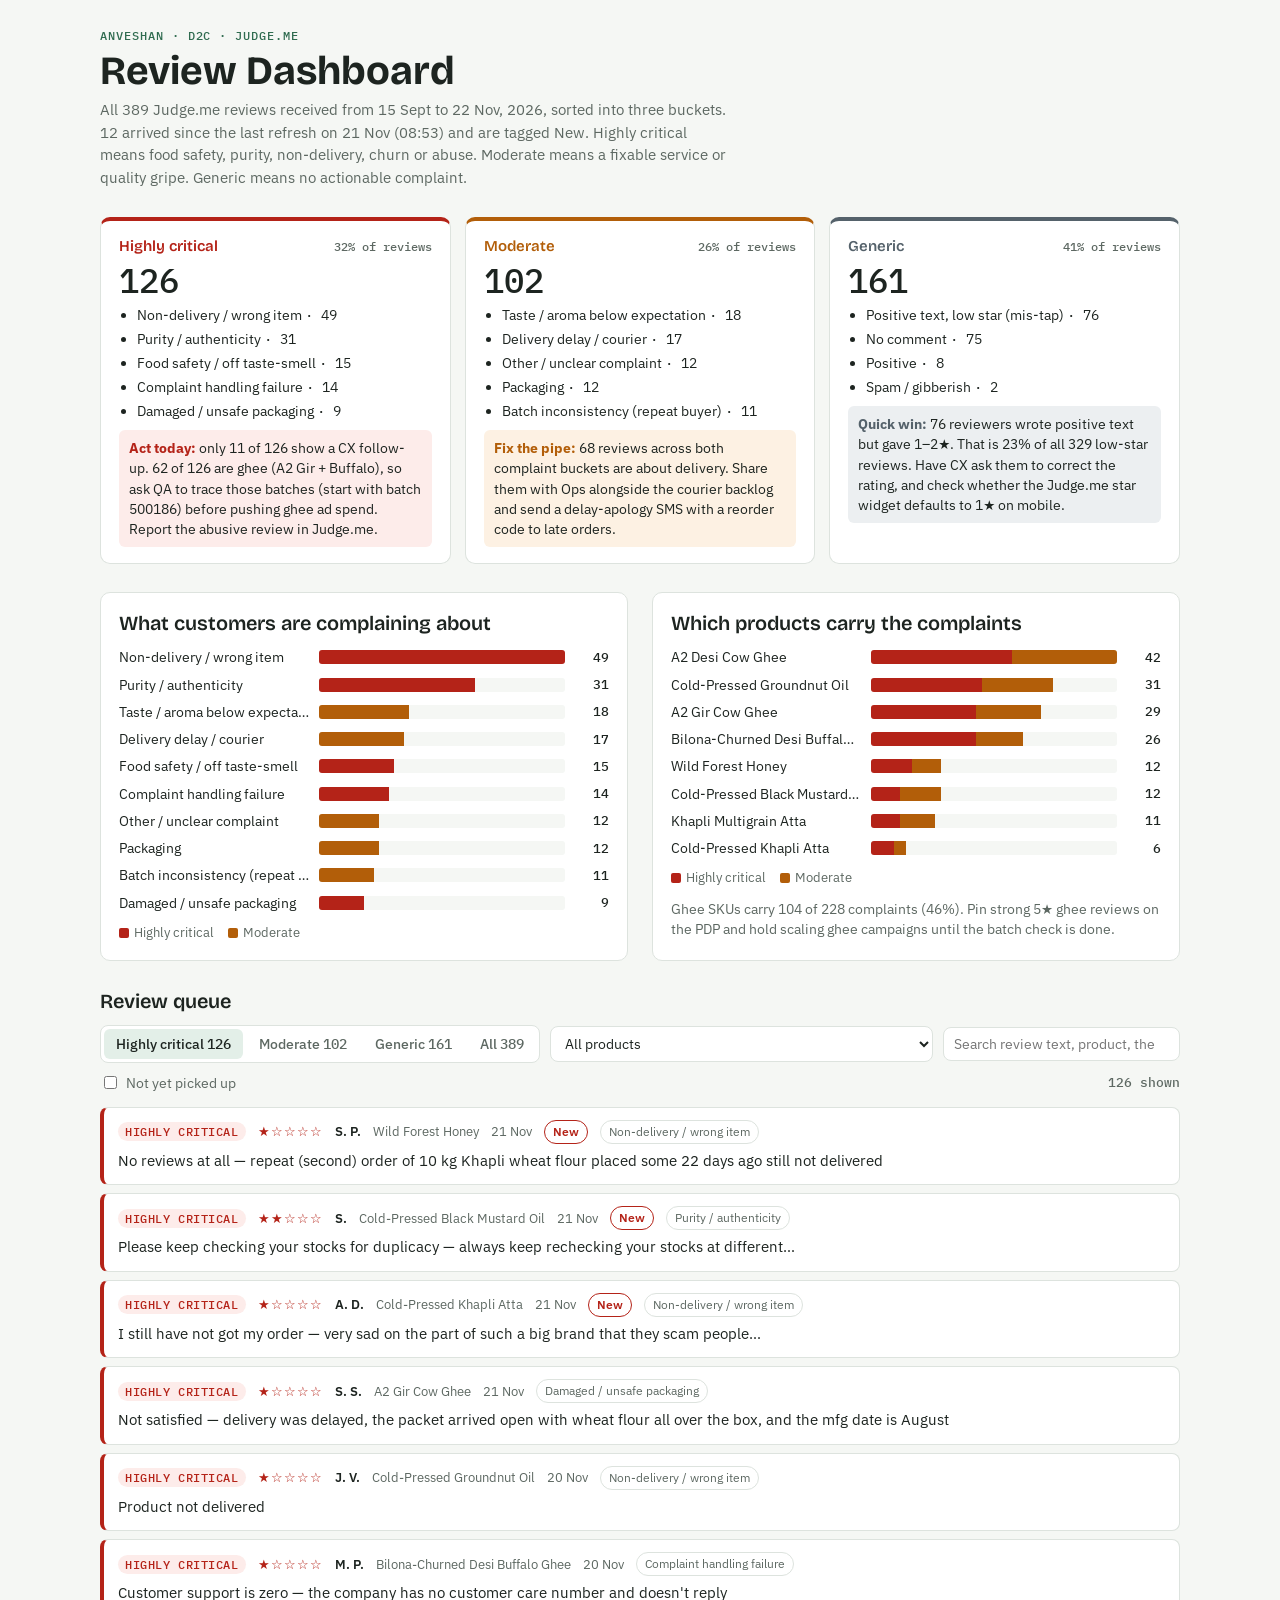
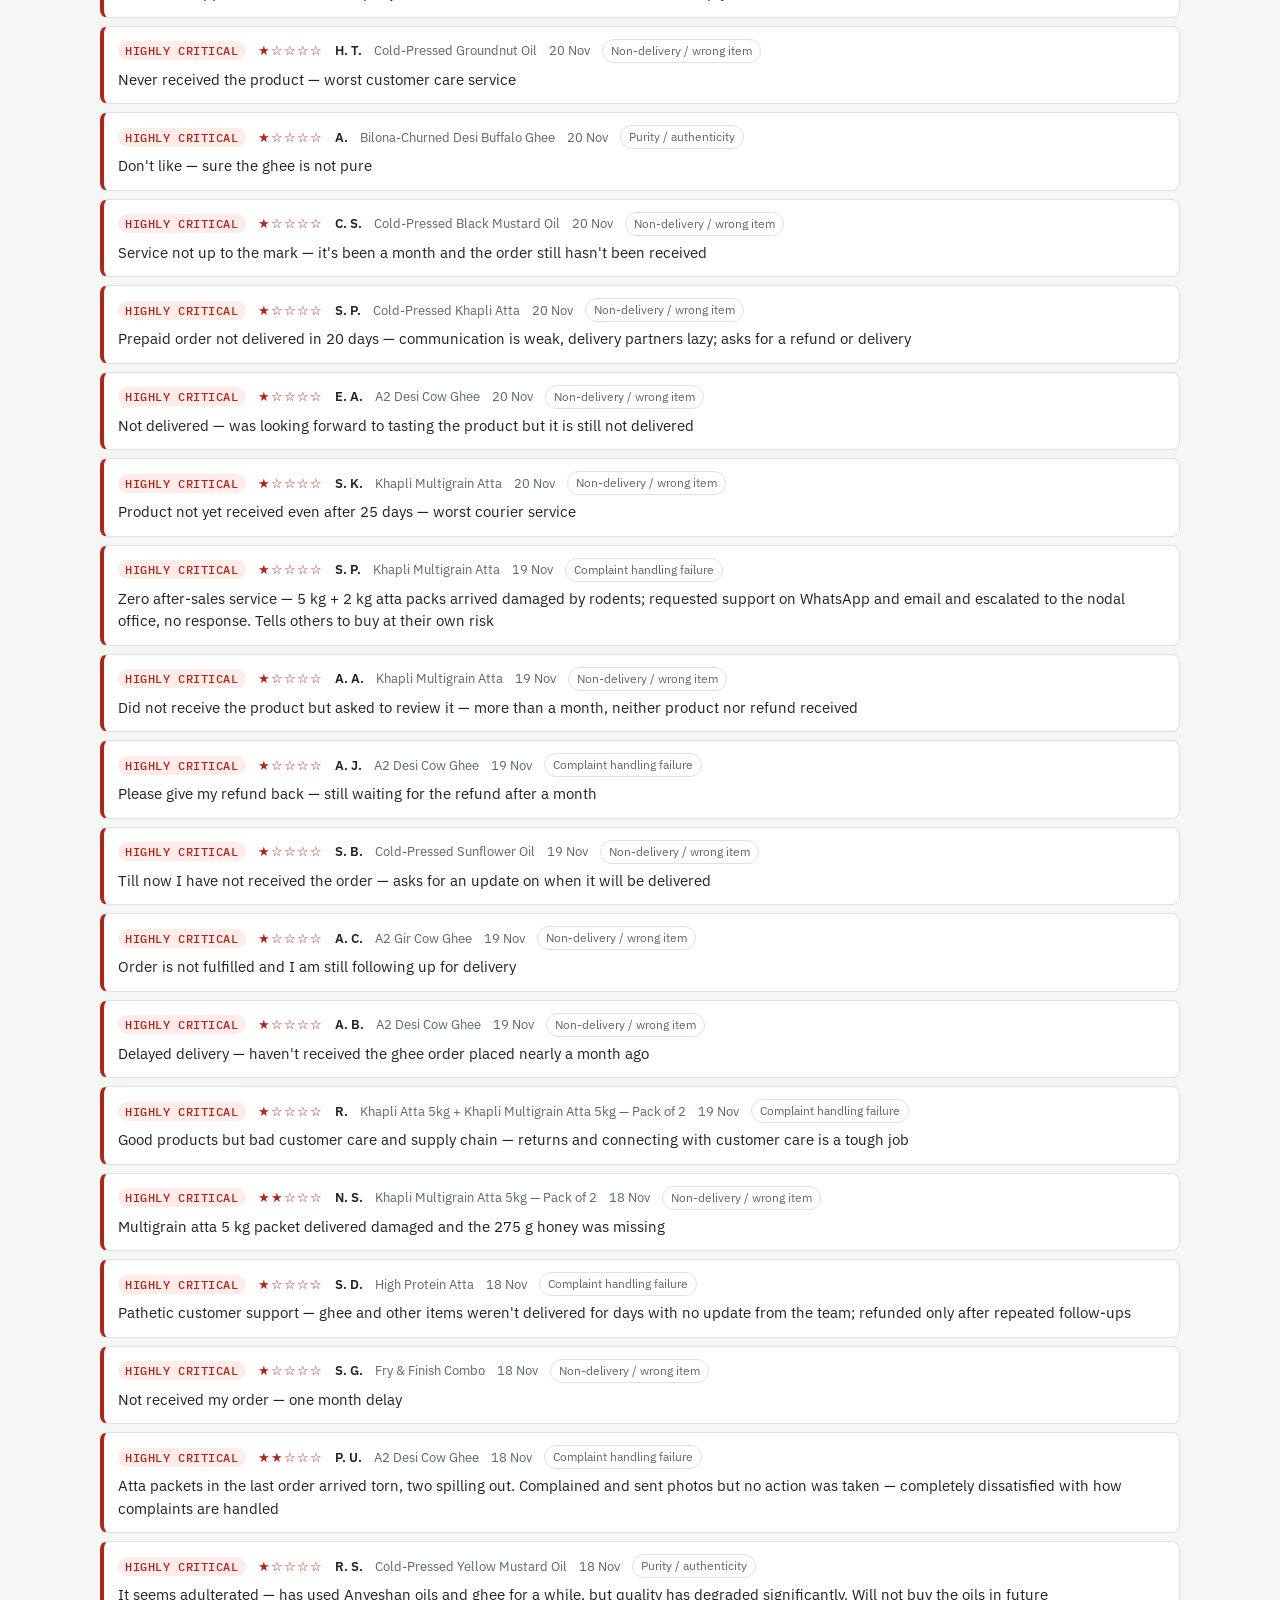
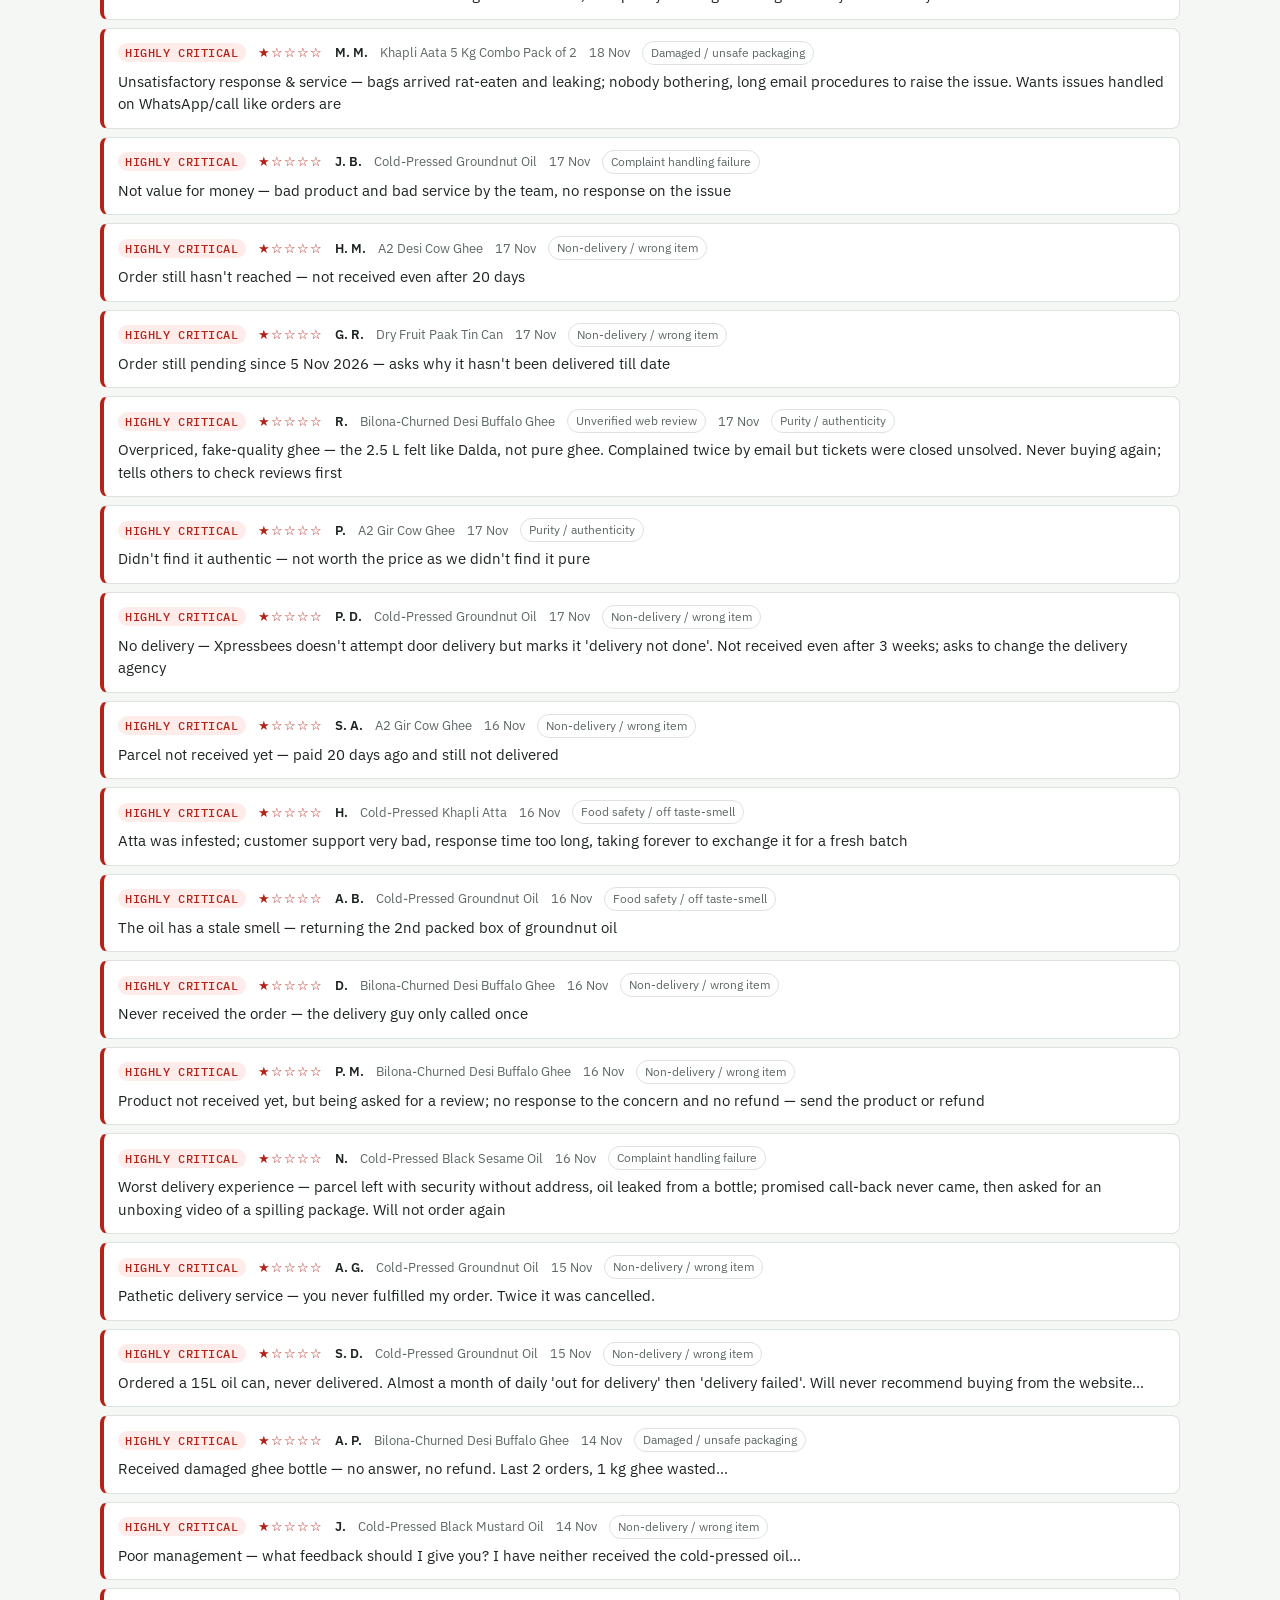
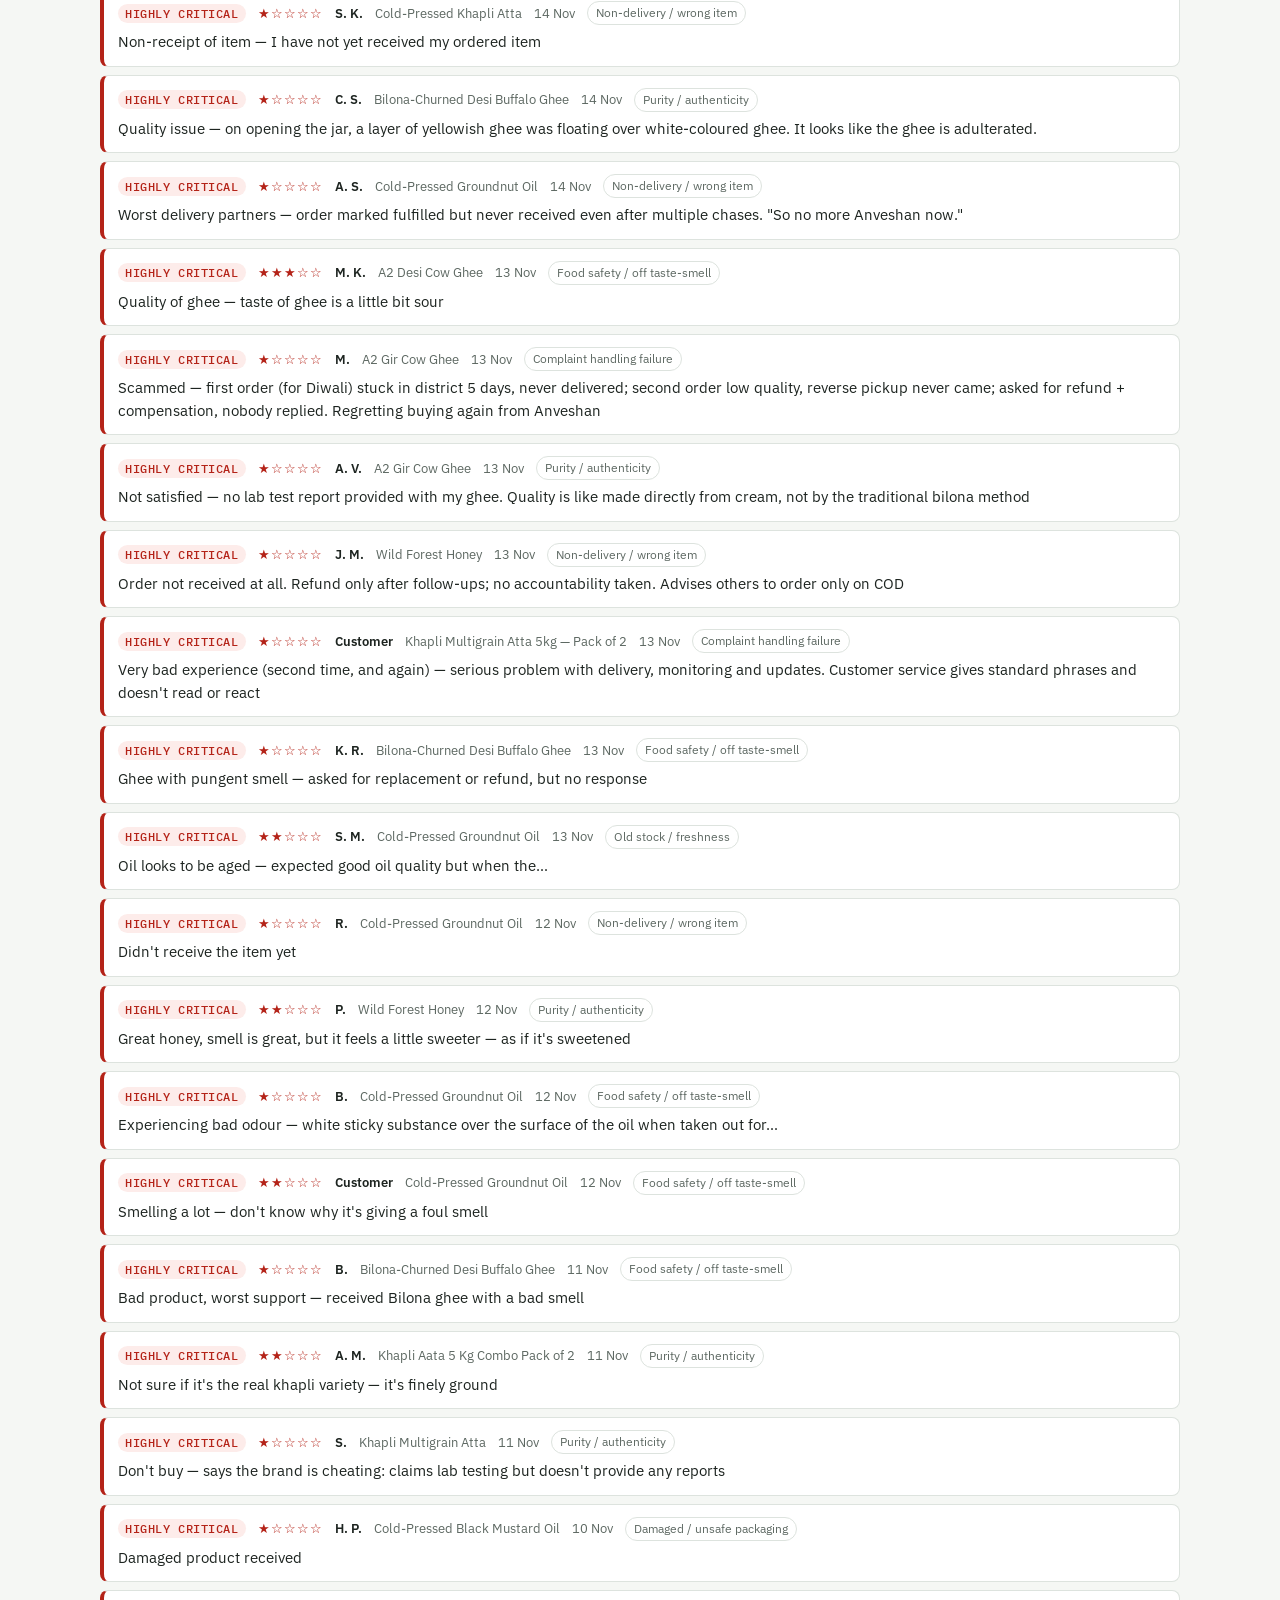
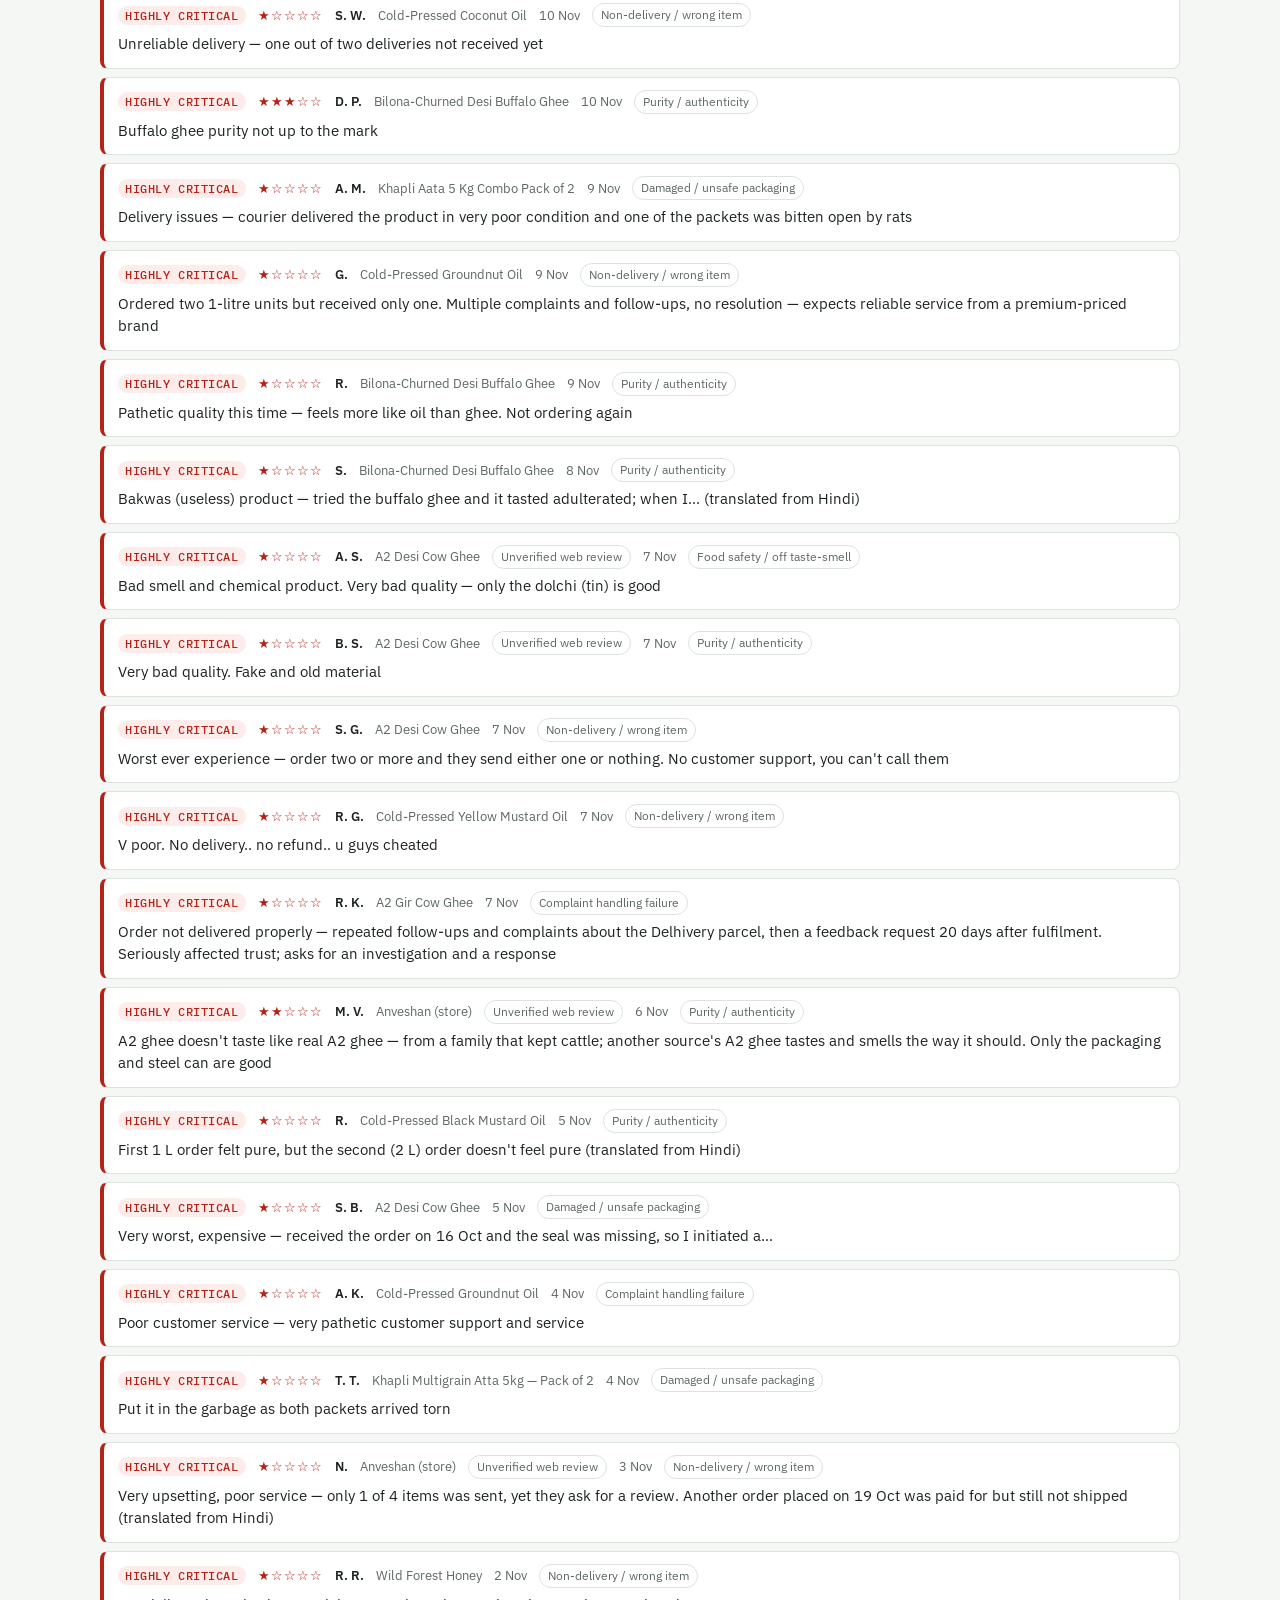
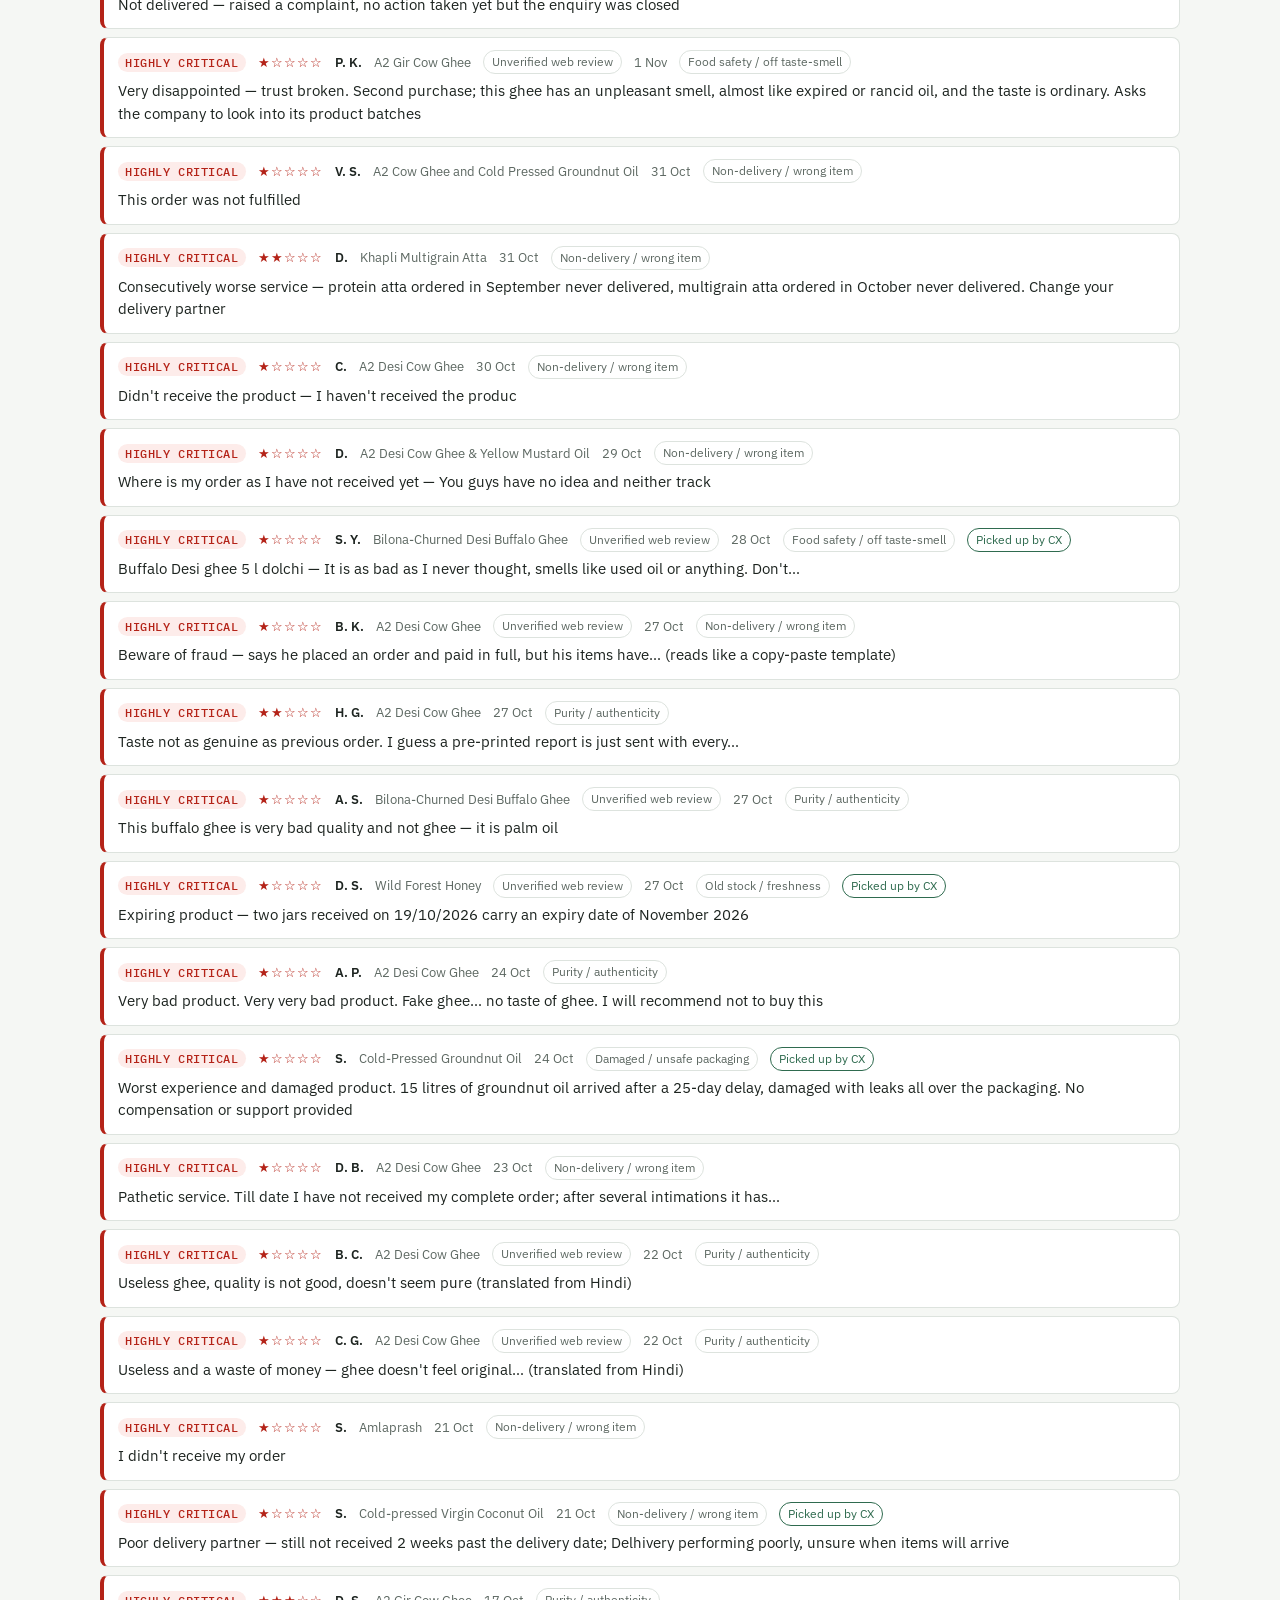
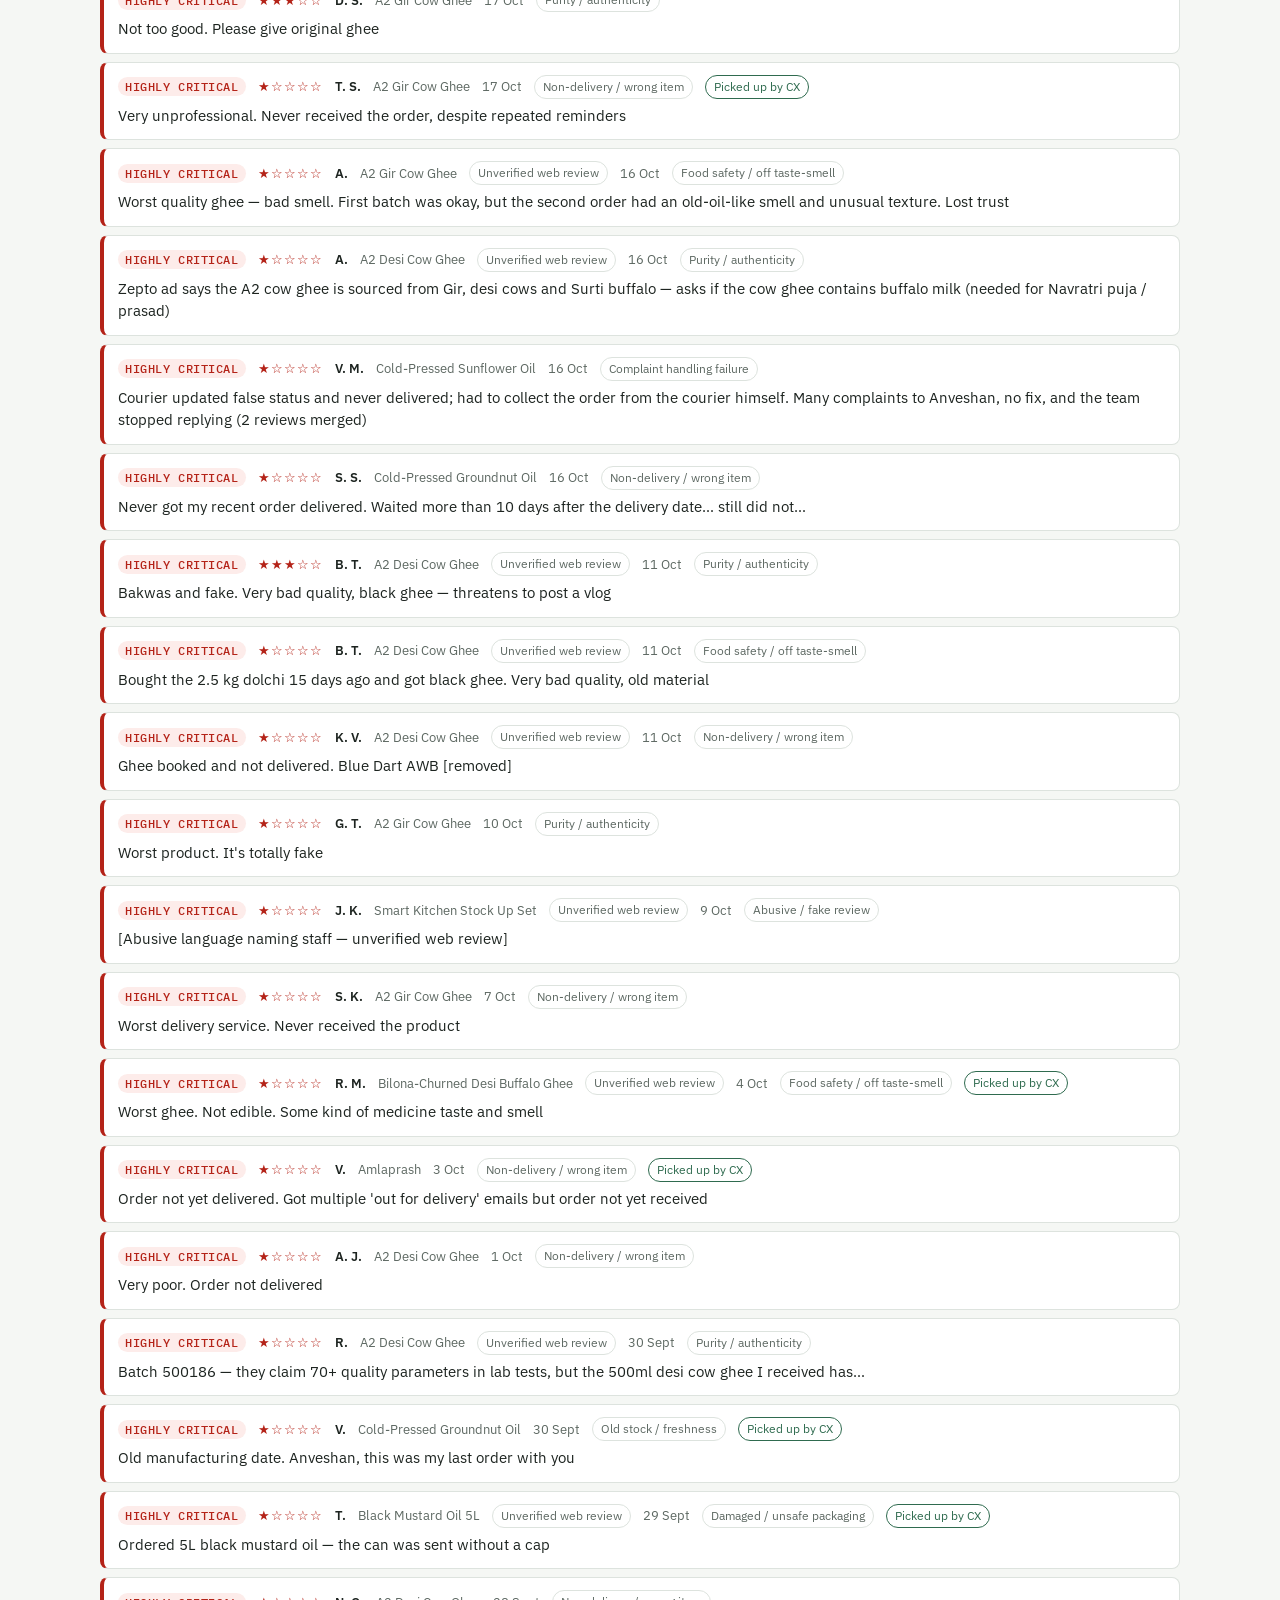
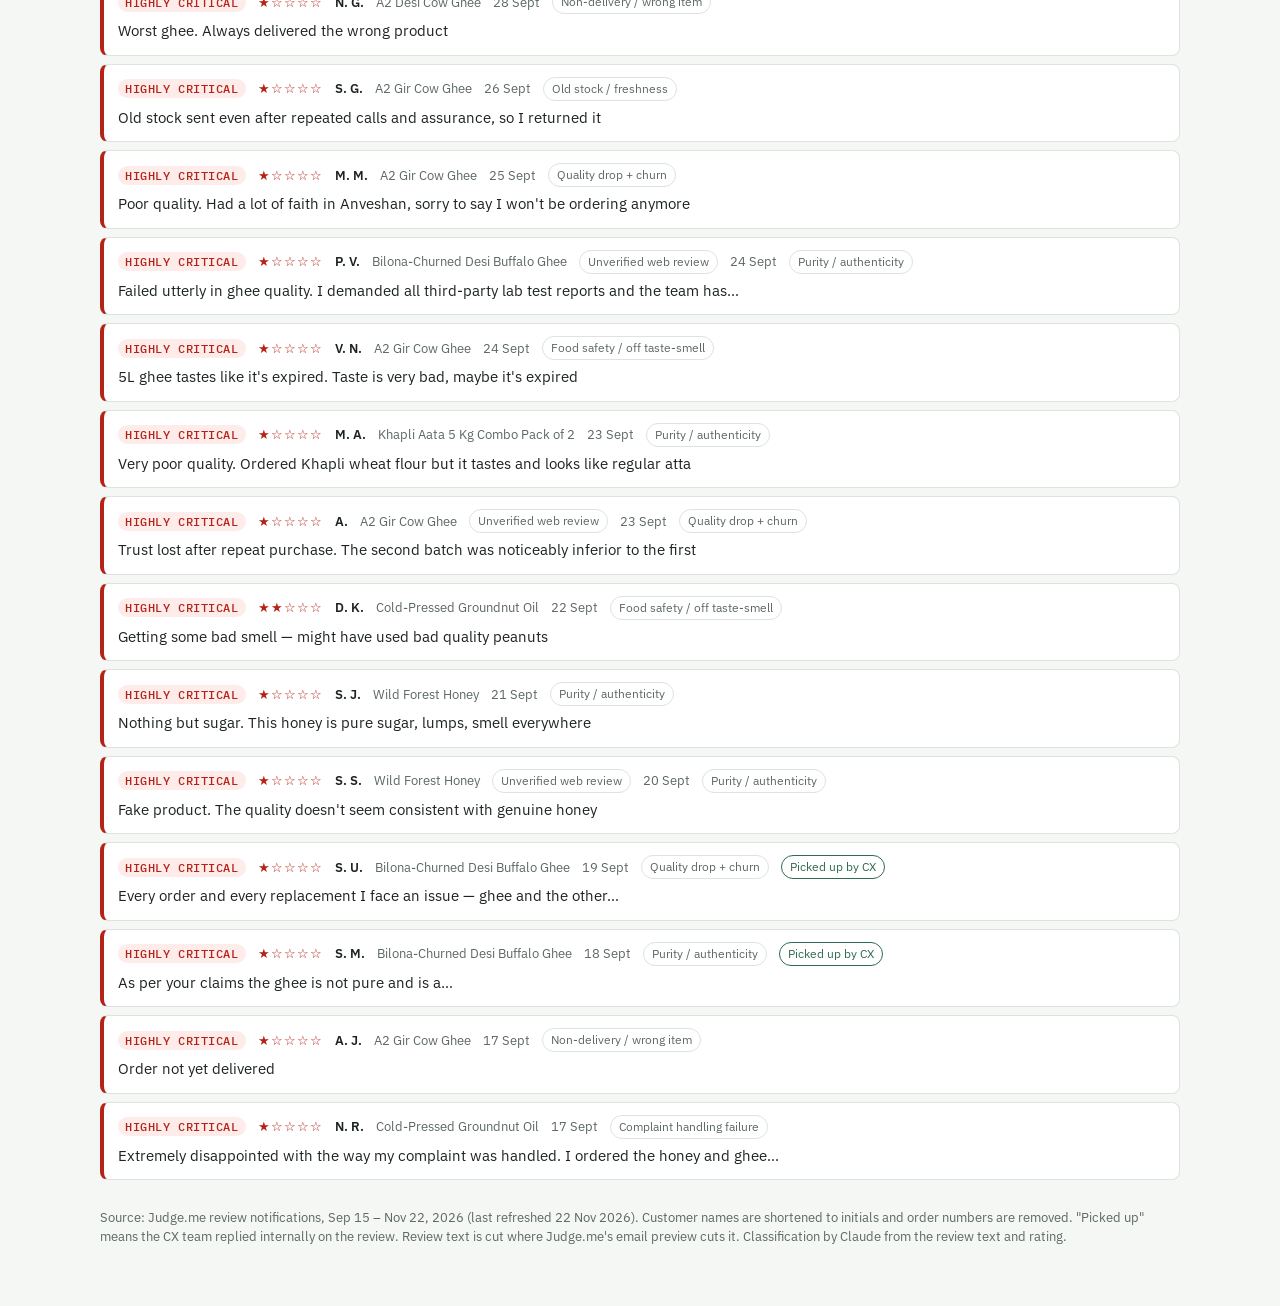
==== commit e7b96d2c: "reviews: daily refresh 2026-11-22 (389 reviews, 12 new) Co-Authored-By: Claude Opus 5.5 <noreply@ant" ====
--- a/reviews/index.html
+++ b/reviews/index.html
@@ -87,7 +87,7 @@
 <header>
   <span class="eyebrow">Anveshan · D2C · Judge.me</span>
   <h1>Review Dashboard</h1>
-  <p class="sub">All <span class="num" id="total"></span> Judge.me reviews received from <span id="range"></span>, sorted into three buckets. <span class="num" id="newc"></span> arrived since the last refresh on 20 Nov (08:53) and are tagged New. Highly critical means food safety, purity, non-delivery, churn or abuse. Moderate means a fixable service or quality gripe. Generic means no actionable complaint.</p>
+  <p class="sub">All <span class="num" id="total"></span> Judge.me reviews received from <span id="range"></span>, sorted into three buckets. <span class="num" id="newc"></span> arrived since the last refresh on 21 Nov (08:53) and are tagged New. Highly critical means food safety, purity, non-delivery, churn or abuse. Moderate means a fixable service or quality gripe. Generic means no actionable complaint.</p>
 </header>
 
 <section class="buckets" id="buckets"></section>
@@ -118,11 +118,23 @@
   <div class="list" id="list"></div>
 </section>
 
-<footer>Source: Judge.me review notifications, Sep 15 – Nov 21, 2026 (last refreshed 21 Nov 2026). Customer names are shortened to initials and order numbers are removed. "Picked up" means the CX team replied internally on the review. Review text is cut where Judge.me's email preview cuts it. Classification by Claude from the review text and rating.</footer>
+<footer>Source: Judge.me review notifications, Sep 15 – Nov 22, 2026 (last refreshed 22 Nov 2026). Customer names are shortened to initials and order numbers are removed. "Picked up" means the CX team replied internally on the review. Review text is cut where Judge.me's email preview cuts it. Classification by Claude from the review text and rating.</footer>
 </div>
 
 <script>
 const RAW = [
+["2026-11-22T01:06:54Z","P. K.",3,"Khapli Multigrain Atta","","Quality","M","Other / unclear complaint","",0,1],
+["2026-11-22T00:58:42Z","S. O.",2,"Khapli Multigrain Atta","","Good quality","G","Positive text, low star (mis-tap)","",0,1],
+["2026-11-22T00:38:39Z","K.",3,"A2 Desi Cow Ghee and A2 Gir Ghee Combo","","Products are good, but back-end support is not easily reachable","M","Support reachability","",0,1],
+["2026-11-21T17:43:16Z","P. K.",2,"Cold-Pressed Groundnut Oil","","Bad packaging","M","Packaging","",0,1],
+["2026-11-21T15:35:14Z","S. P.",1,"Wild Forest Honey","","No reviews at all — repeat (second) order of 10 kg Khapli wheat flour placed some 22 days ago still not delivered","H","Non-delivery / wrong item","",0,1],
+["2026-11-21T14:35:27Z","B.",2,"Cold-Pressed Black Mustard Oil","","","G","No comment","",0,1],
+["2026-11-21T13:26:34Z","P.",1,"A2 Desi Cow Ghee","","","G","No comment","",0,1],
+["2026-11-21T13:02:18Z","S. R.",1,"Cold-Pressed Black Mustard Oil","","Very good","G","Positive text, low star (mis-tap)","",0,1],
+["2026-11-21T12:19:47Z","S.",1,"A2 Desi Cow Ghee","","","G","No comment","",0,1],
+["2026-11-21T10:08:19Z","S. K.",1,"Cold-Pressed Black Mustard Oil","","Oil was very good — the product was very good, good packaging","G","Positive text, low star (mis-tap)","",0,1],
+["2026-11-21T09:16:35Z","S.",2,"Cold-Pressed Black Mustard Oil","","Please keep checking your stocks for duplicacy — always keep rechecking your stocks at different…","H","Purity / authenticity","",0,1],
+["2026-11-21T06:33:00Z","A. D.",1,"Cold-Pressed Khapli Atta","","I still have not got my order — very sad on the part of such a big brand that they scam people…","H","Non-delivery / wrong item","",0,1],
 ["2026-11-20T19:01:47Z","S. S.",1,"A2 Gir Cow Ghee","","Not satisfied — delivery was delayed, the packet arrived open with wheat flour all over the box, and the mfg date is August","H","Damaged / unsafe packaging","",0,1],
 ["2026-11-20T18:24:51Z","J. V.",1,"Cold-Pressed Groundnut Oil","","Product not delivered","H","Non-delivery / wrong item","",0,1],
 ["2026-11-20T17:12:37Z","M. P.",1,"Bilona-Churned Desi Buffalo Ghee","","Customer support is zero — the company has no customer care number and doesn't reply","H","Complaint handling failure","",0,1],
@@ -501,7 +513,7 @@
 ["2026-09-15T14:25:02Z","K. J.",2,"Cold-Pressed Groundnut Oil","","One bottle was leaking","M","Packaging","",0,1],
 ["2026-09-15T12:49:57Z","S. A.",1,"Wild Forest Honey","","Very good product, very nice, I am very happy","G","Positive text, low star (mis-tap)","",0,1]
 ];
-const NEW = "2026-11-20T02:43:12Z";
+const NEW = "2026-11-20T19:01:47Z";
 const B = {H:{name:"Highly critical",cls:"crit"},M:{name:"Moderate",cls:"mod"},G:{name:"Generic",cls:"gen"}};
 const R = RAW.map(r=>({ts:r[0],name:r[1],stars:r[2],product:r[3],order:r[4],text:r[5],b:r[6],theme:r[7],thread:r[8],picked:!!r[9],verified:!!r[10]}));
 const fmt = ts => new Date(ts).toLocaleDateString("en-IN",{day:"numeric",month:"short",timeZone:"Asia/Kolkata"});
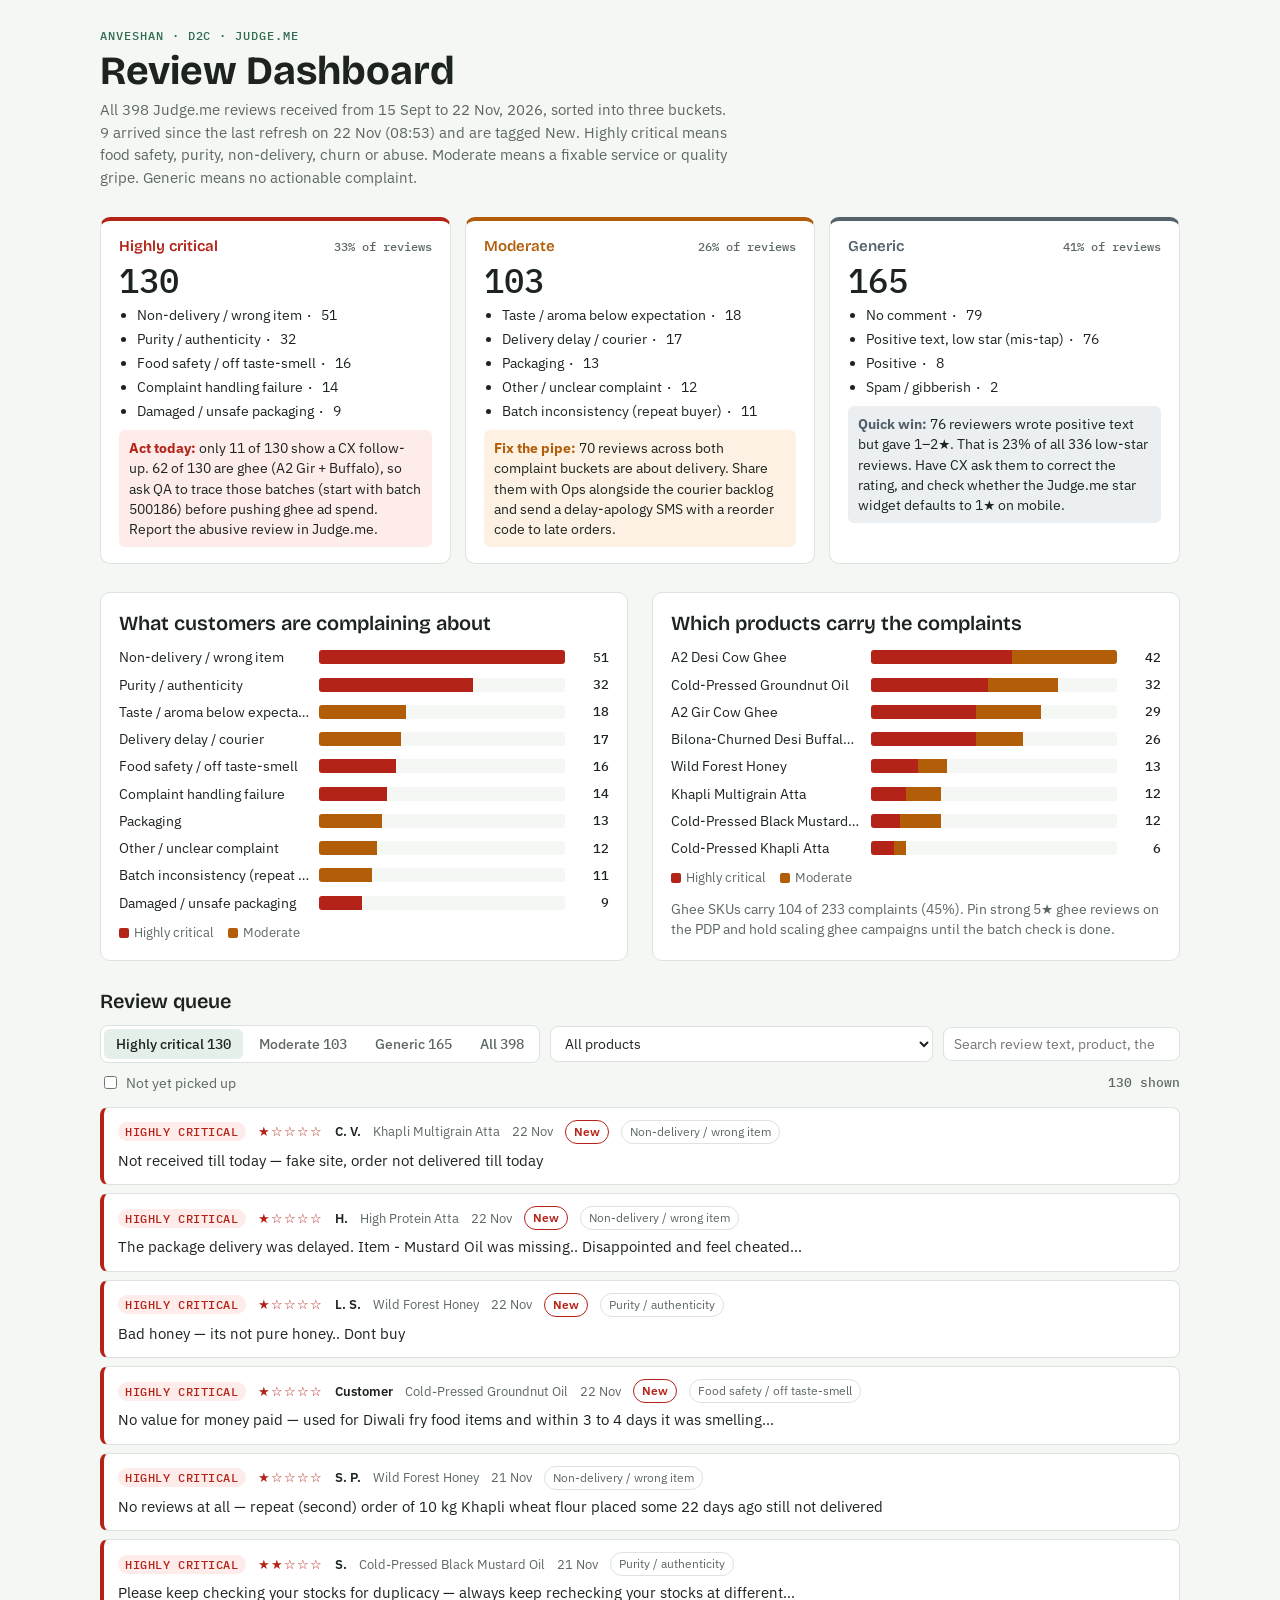
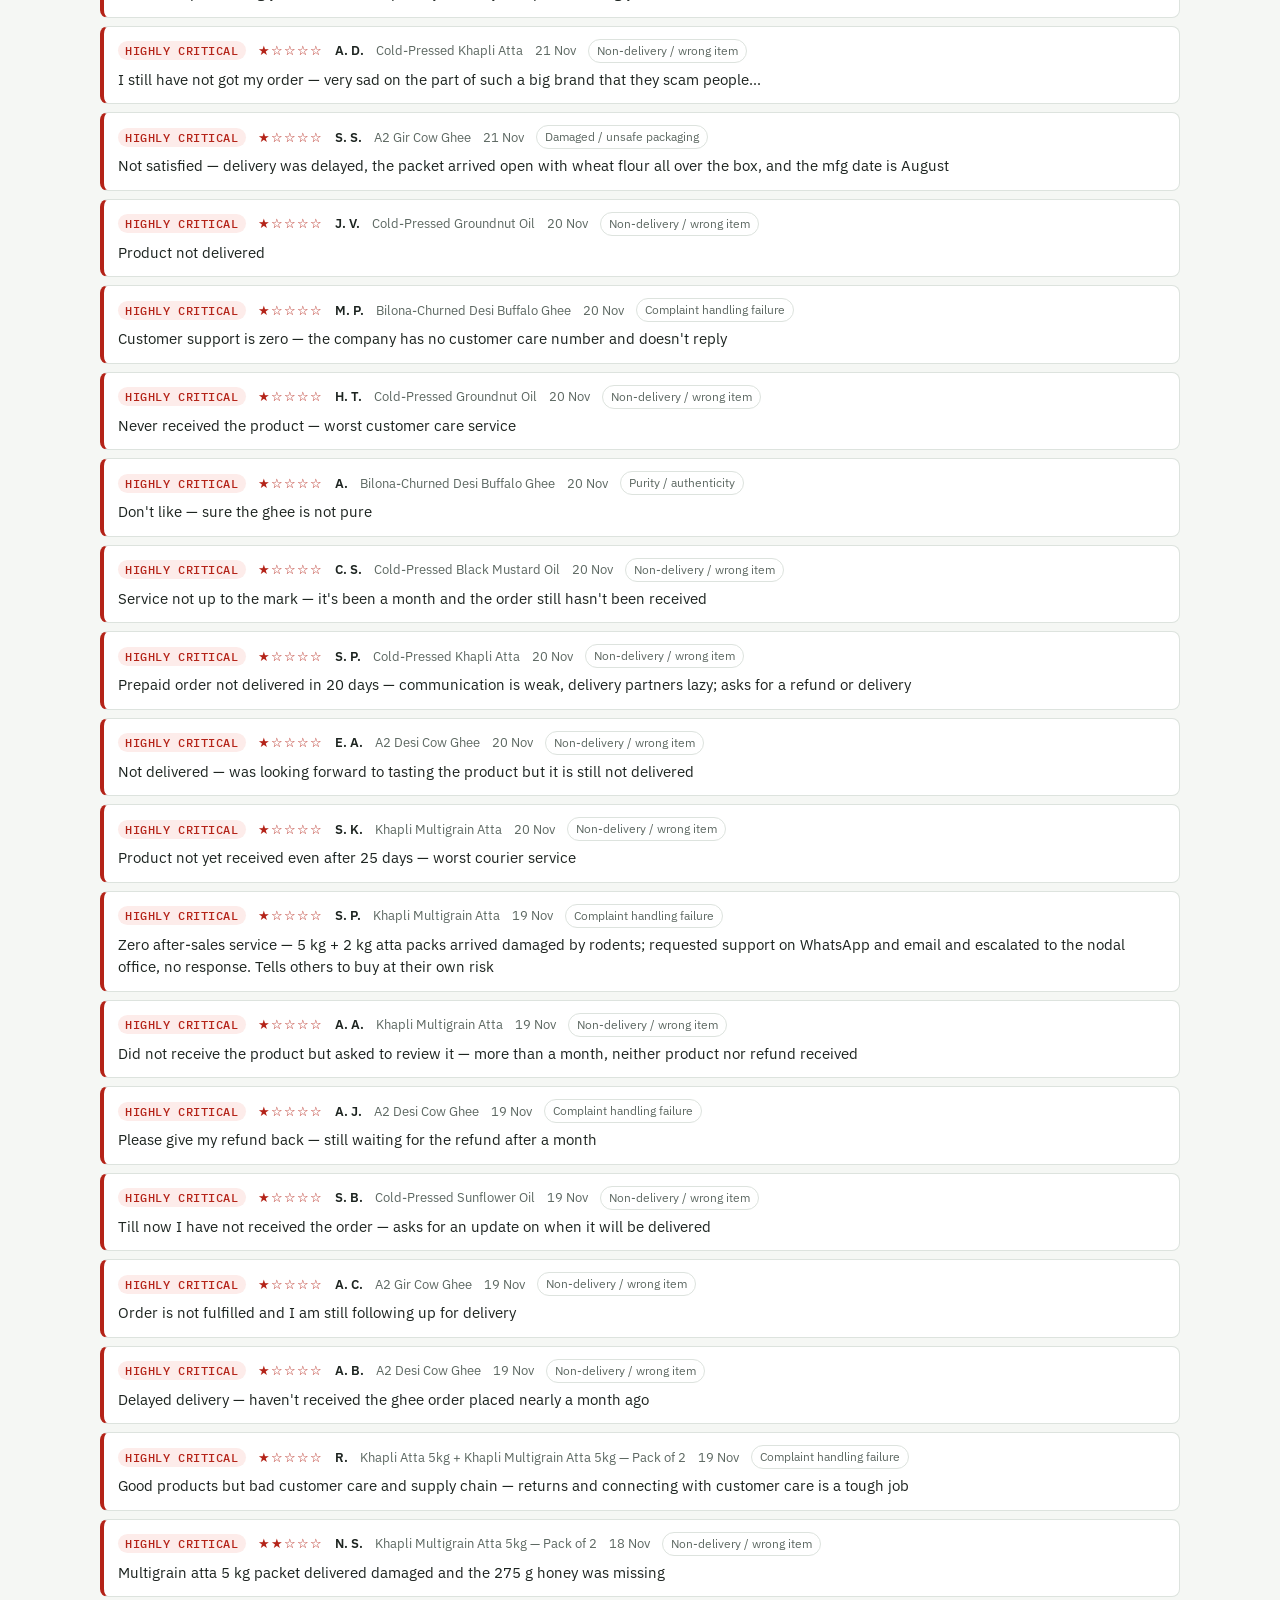
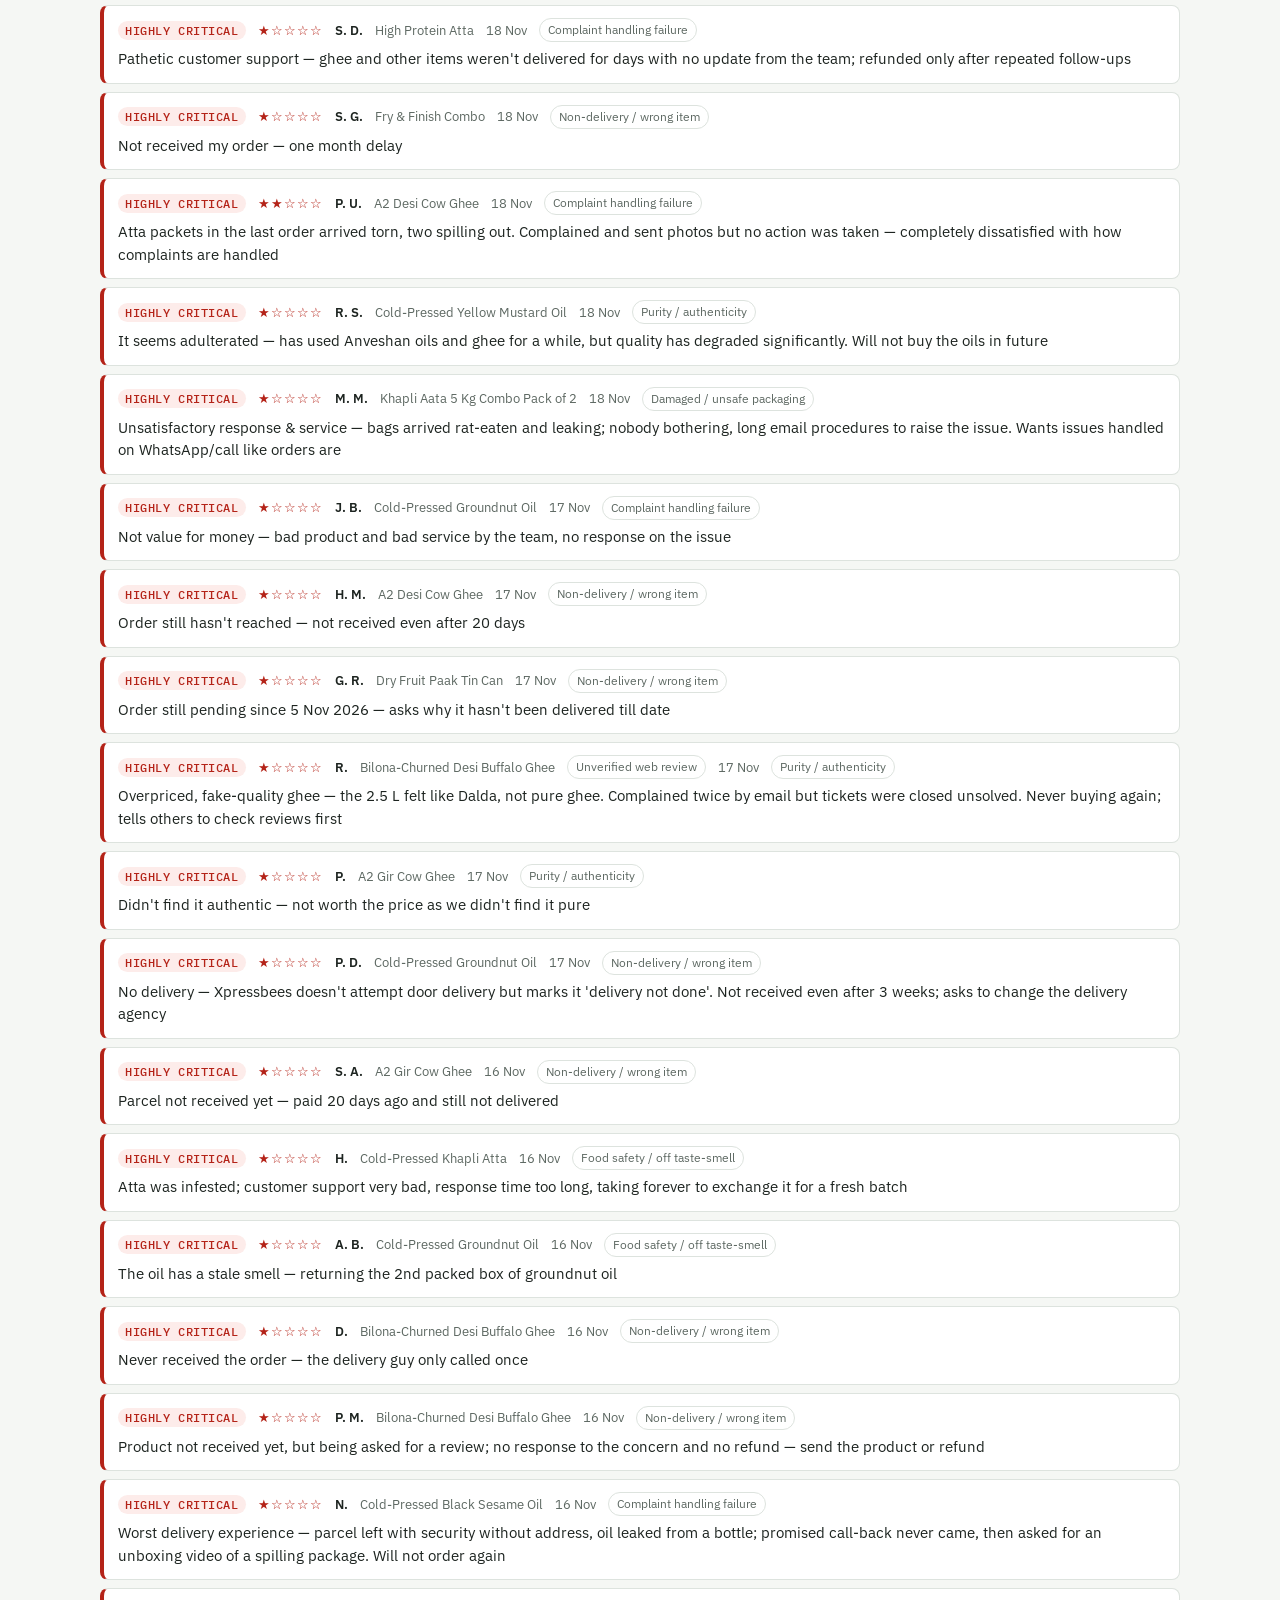
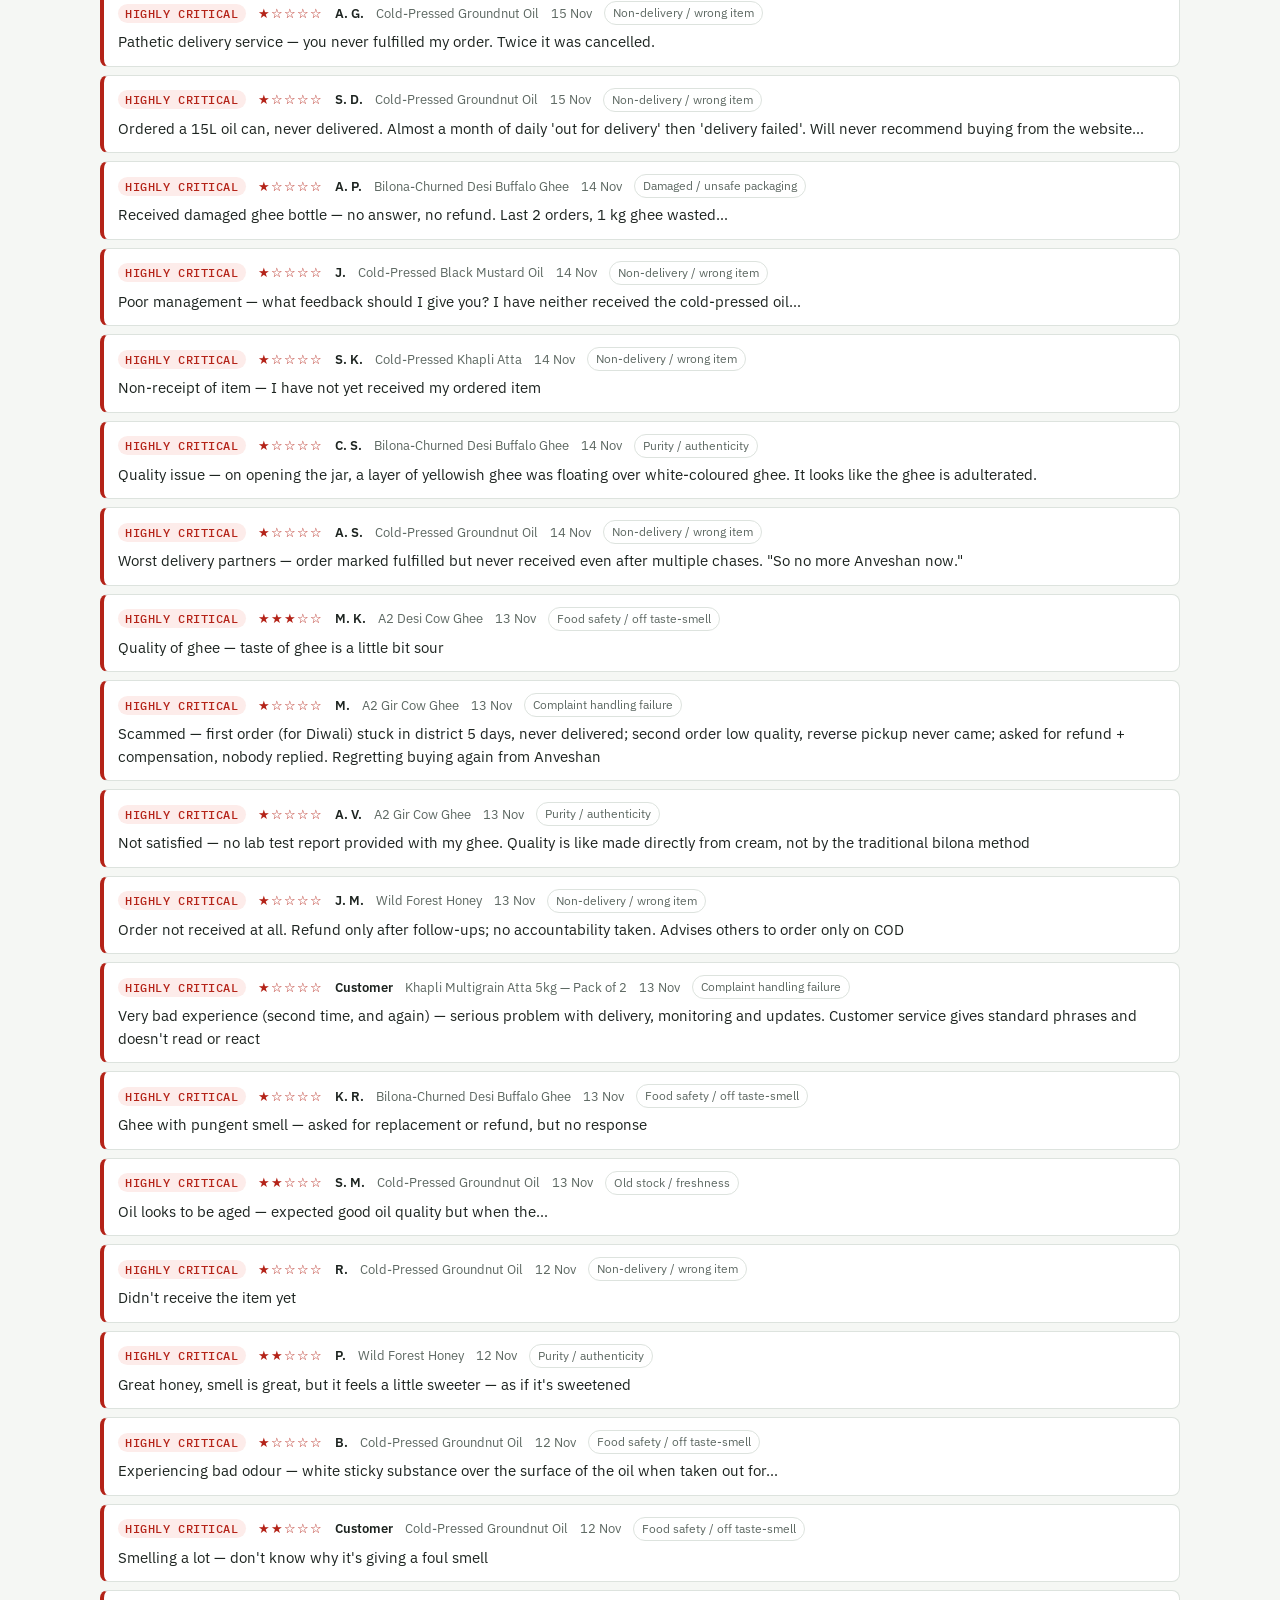
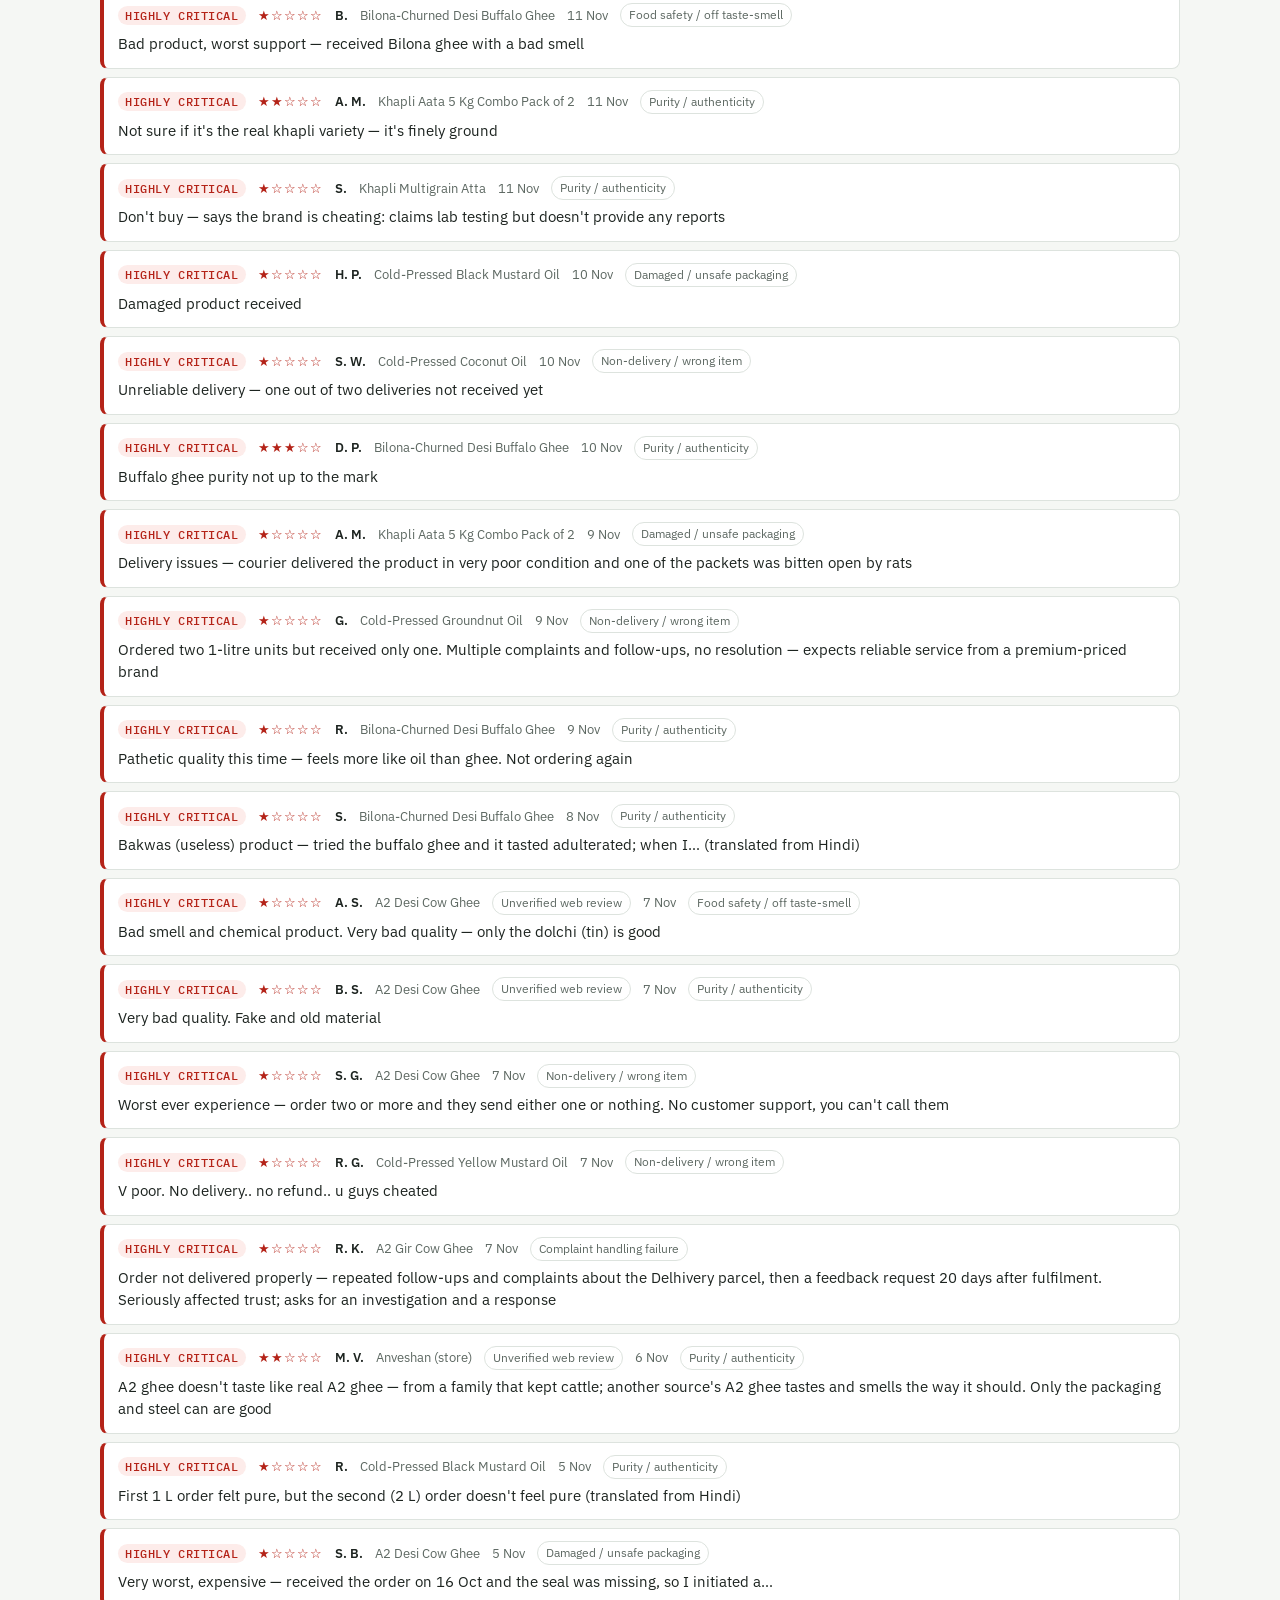
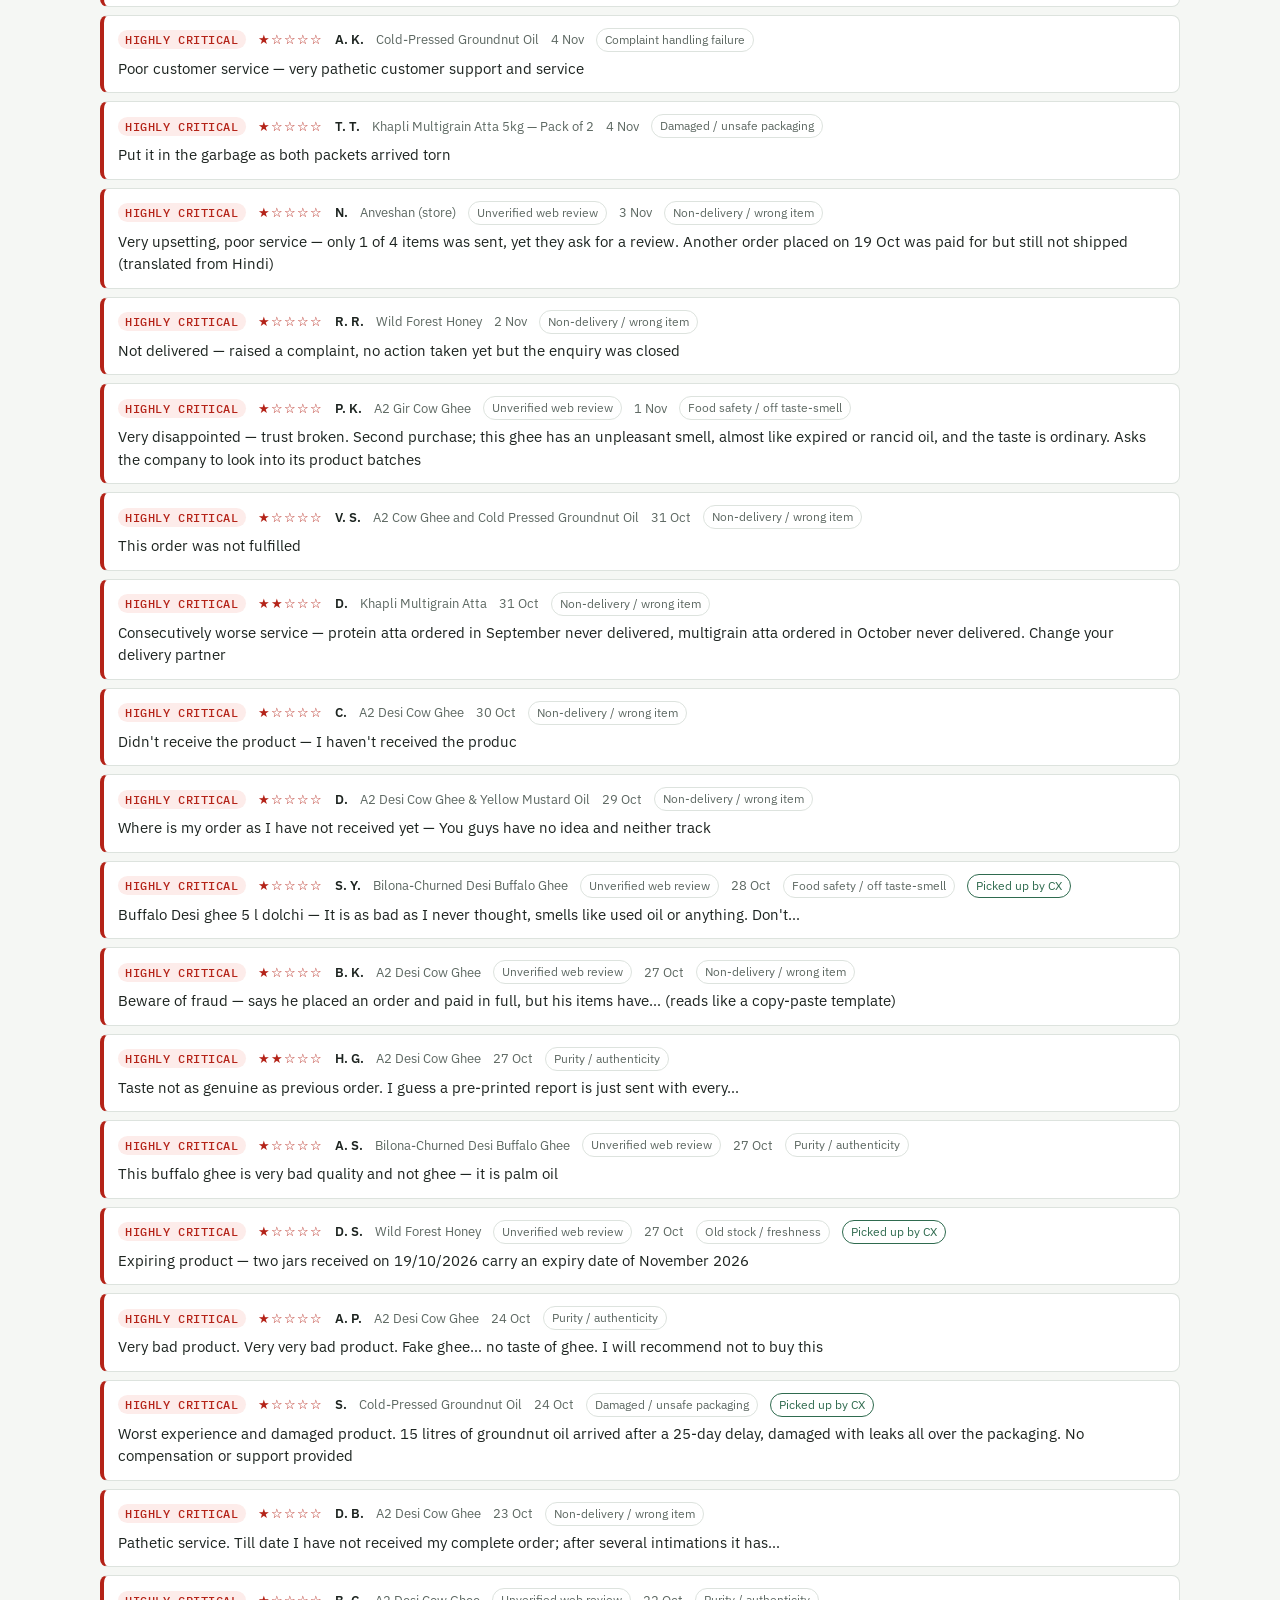
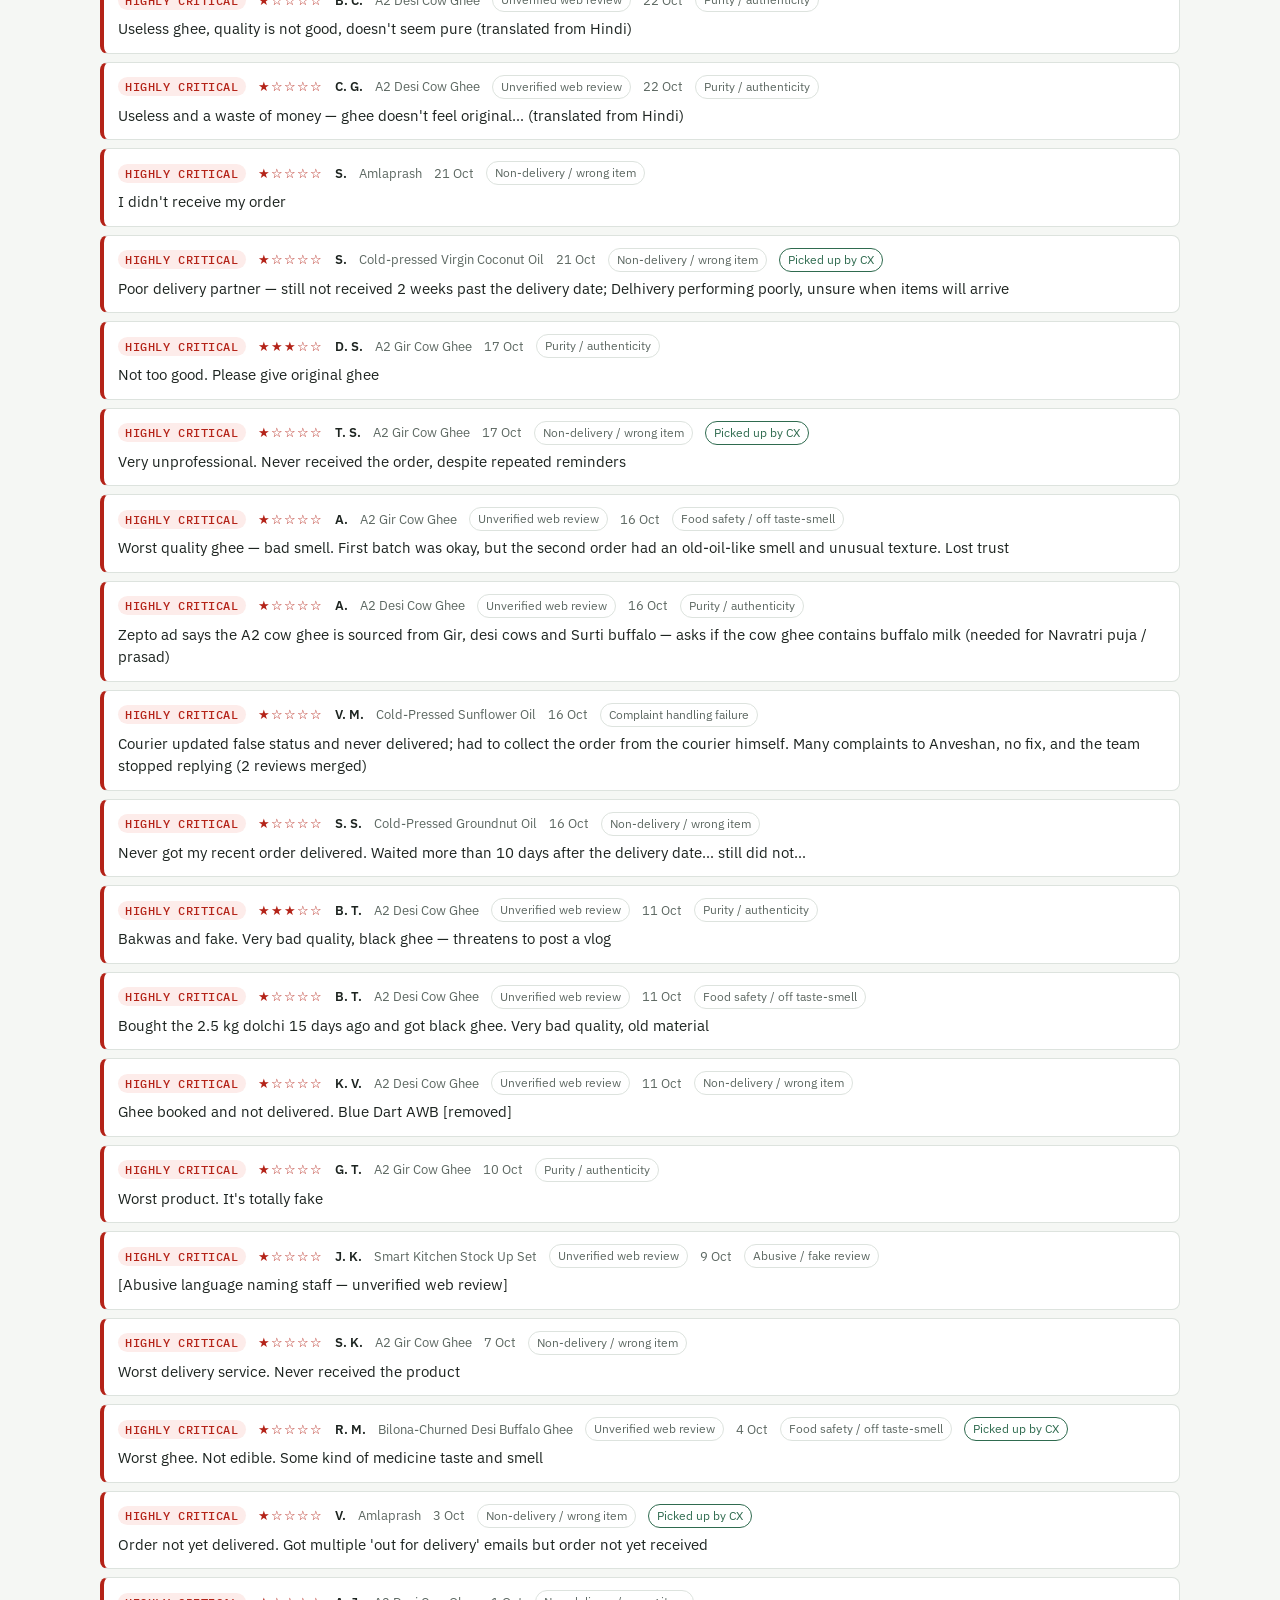
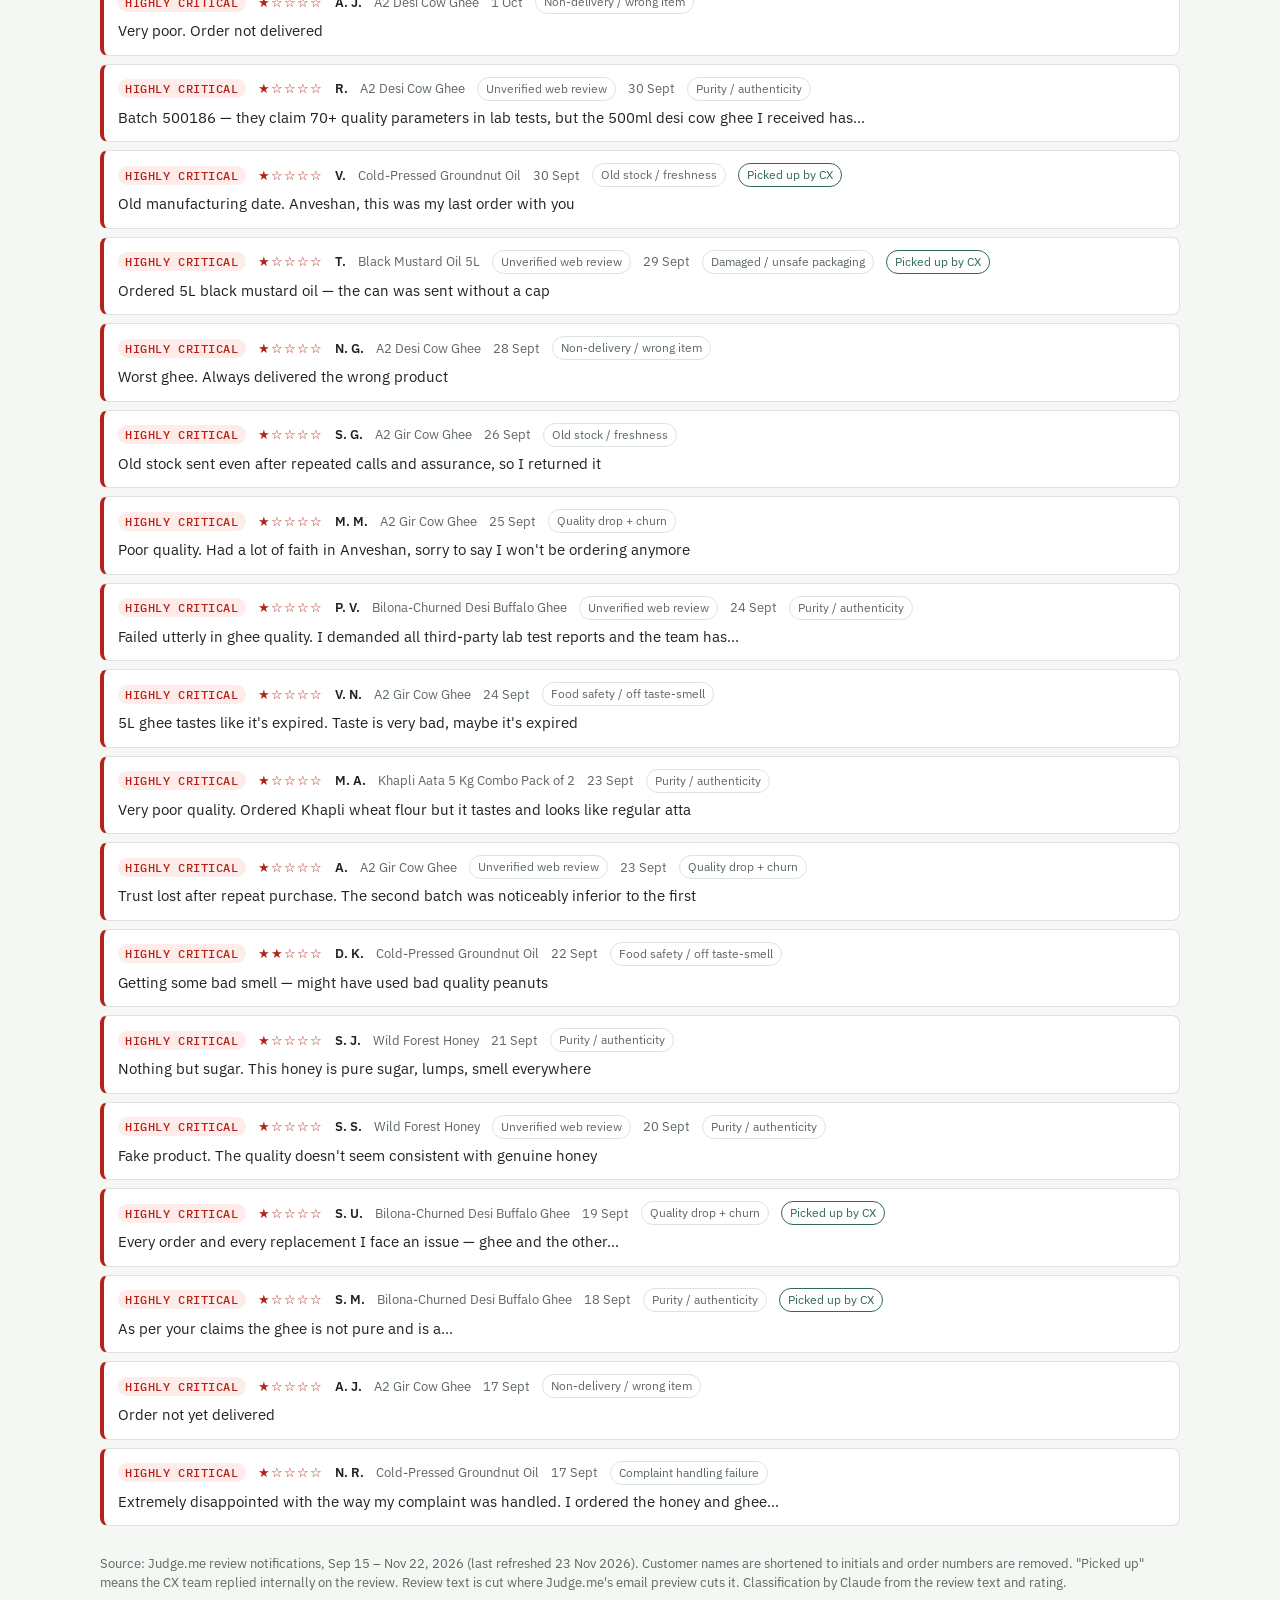
==== commit 45c7616c: "reviews: daily refresh 2026-11-23 (398 reviews, 9 new) Co-Authored-By: Claude Opus 5.5 <noreply@anth" ====
--- a/reviews/index.html
+++ b/reviews/index.html
@@ -87,7 +87,7 @@
 <header>
   <span class="eyebrow">Anveshan · D2C · Judge.me</span>
   <h1>Review Dashboard</h1>
-  <p class="sub">All <span class="num" id="total"></span> Judge.me reviews received from <span id="range"></span>, sorted into three buckets. <span class="num" id="newc"></span> arrived since the last refresh on 21 Nov (08:53) and are tagged New. Highly critical means food safety, purity, non-delivery, churn or abuse. Moderate means a fixable service or quality gripe. Generic means no actionable complaint.</p>
+  <p class="sub">All <span class="num" id="total"></span> Judge.me reviews received from <span id="range"></span>, sorted into three buckets. <span class="num" id="newc"></span> arrived since the last refresh on 22 Nov (08:53) and are tagged New. Highly critical means food safety, purity, non-delivery, churn or abuse. Moderate means a fixable service or quality gripe. Generic means no actionable complaint.</p>
 </header>
 
 <section class="buckets" id="buckets"></section>
@@ -118,11 +118,20 @@
   <div class="list" id="list"></div>
 </section>
 
-<footer>Source: Judge.me review notifications, Sep 15 – Nov 22, 2026 (last refreshed 22 Nov 2026). Customer names are shortened to initials and order numbers are removed. "Picked up" means the CX team replied internally on the review. Review text is cut where Judge.me's email preview cuts it. Classification by Claude from the review text and rating.</footer>
+<footer>Source: Judge.me review notifications, Sep 15 – Nov 22, 2026 (last refreshed 23 Nov 2026). Customer names are shortened to initials and order numbers are removed. "Picked up" means the CX team replied internally on the review. Review text is cut where Judge.me's email preview cuts it. Classification by Claude from the review text and rating.</footer>
 </div>
 
 <script>
 const RAW = [
+["2026-11-22T14:43:24Z","G. N.",1,"Assorted Gift Box","","Poor packaging — poor packaging","M","Packaging","",0,1],
+["2026-11-22T11:34:50Z","R. N.",3,"Khapli Multigrain Atta","","","G","No comment","",0,1],
+["2026-11-22T09:16:53Z","B.",2,"Cold-Pressed Groundnut Oil","","","G","No comment","",0,1],
+["2026-11-22T08:56:49Z","C. V.",1,"Khapli Multigrain Atta","","Not received till today — fake site, order not delivered till today","H","Non-delivery / wrong item","",0,1],
+["2026-11-22T07:42:12Z","K. R.",1,"Everyday Oils for Every Dish","","","G","No comment","",0,1],
+["2026-11-22T07:16:45Z","H.",1,"High Protein Atta","","The package delivery was delayed. Item - Mustard Oil was missing.. Disappointed and feel cheated…","H","Non-delivery / wrong item","",0,1],
+["2026-11-22T05:49:48Z","L. S.",1,"Wild Forest Honey","","Bad honey — its not pure honey.. Dont buy","H","Purity / authenticity","",0,1],
+["2026-11-22T05:01:18Z","Customer",1,"Cold-Pressed Groundnut Oil","","No value for money paid — used for Diwali fry food items and within 3 to 4 days it was smelling…","H","Food safety / off taste-smell","",0,1],
+["2026-11-22T04:04:58Z","M. T.",3,"Cold-Pressed Black Mustard Oil","","","G","No comment","",0,1],
 ["2026-11-22T01:06:54Z","P. K.",3,"Khapli Multigrain Atta","","Quality","M","Other / unclear complaint","",0,1],
 ["2026-11-22T00:58:42Z","S. O.",2,"Khapli Multigrain Atta","","Good quality","G","Positive text, low star (mis-tap)","",0,1],
 ["2026-11-22T00:38:39Z","K.",3,"A2 Desi Cow Ghee and A2 Gir Ghee Combo","","Products are good, but back-end support is not easily reachable","M","Support reachability","",0,1],
@@ -501,7 +510,7 @@
 ["2026-09-20T03:24:36Z","R. D.",1,"Cold-Pressed Black Mustard Oil","","","G","No comment","",0,1],
 ["2026-09-19T14:43:32Z","S.",1,"A2 Desi Cow Ghee","","No email verification — someone used my email on the site and Anveshan keeps sending me mails","M","CRM / email data issue","",0,1],
 ["2026-09-19T13:46:51Z","N. S.",1,"Cold-Pressed Sunflower Oil","","All the oils I bought from you — very good and satisfying 😀","G","Positive text, low star (mis-tap)","",0,1],
-["2026-09-19T08:25:18Z","R.",1,"Cold-Pressed Coconut Oil","","Coconut oil — good","G","Positive text, low star (mis-tap)","",0,1],
+["2026-09-19T08:25:18Z","R. K.",1,"Cold-Pressed Coconut Oil","","Coconut oil — good","G","Positive text, low star (mis-tap)","",0,1],
 ["2026-09-18T20:42:20Z","S. U.",1,"Bilona-Churned Desi Buffalo Ghee","","Every order and every replacement I face an issue — ghee and the other…","H","Quality drop + churn","",1,1],
 ["2026-09-18T16:42:01Z","B. S.",1,"A2 Desi Cow Ghee","","","G","No comment","",0,1],
 ["2026-09-18T11:41:19Z","S. M.",1,"Bilona-Churned Desi Buffalo Ghee","","As per your claims the ghee is not pure and is a…","H","Purity / authenticity","",1,1],
@@ -513,7 +522,7 @@
 ["2026-09-15T14:25:02Z","K. J.",2,"Cold-Pressed Groundnut Oil","","One bottle was leaking","M","Packaging","",0,1],
 ["2026-09-15T12:49:57Z","S. A.",1,"Wild Forest Honey","","Very good product, very nice, I am very happy","G","Positive text, low star (mis-tap)","",0,1]
 ];
-const NEW = "2026-11-20T19:01:47Z";
+const NEW = "2026-11-22T01:06:54Z";
 const B = {H:{name:"Highly critical",cls:"crit"},M:{name:"Moderate",cls:"mod"},G:{name:"Generic",cls:"gen"}};
 const R = RAW.map(r=>({ts:r[0],name:r[1],stars:r[2],product:r[3],order:r[4],text:r[5],b:r[6],theme:r[7],thread:r[8],picked:!!r[9],verified:!!r[10]}));
 const fmt = ts => new Date(ts).toLocaleDateString("en-IN",{day:"numeric",month:"short",timeZone:"Asia/Kolkata"});
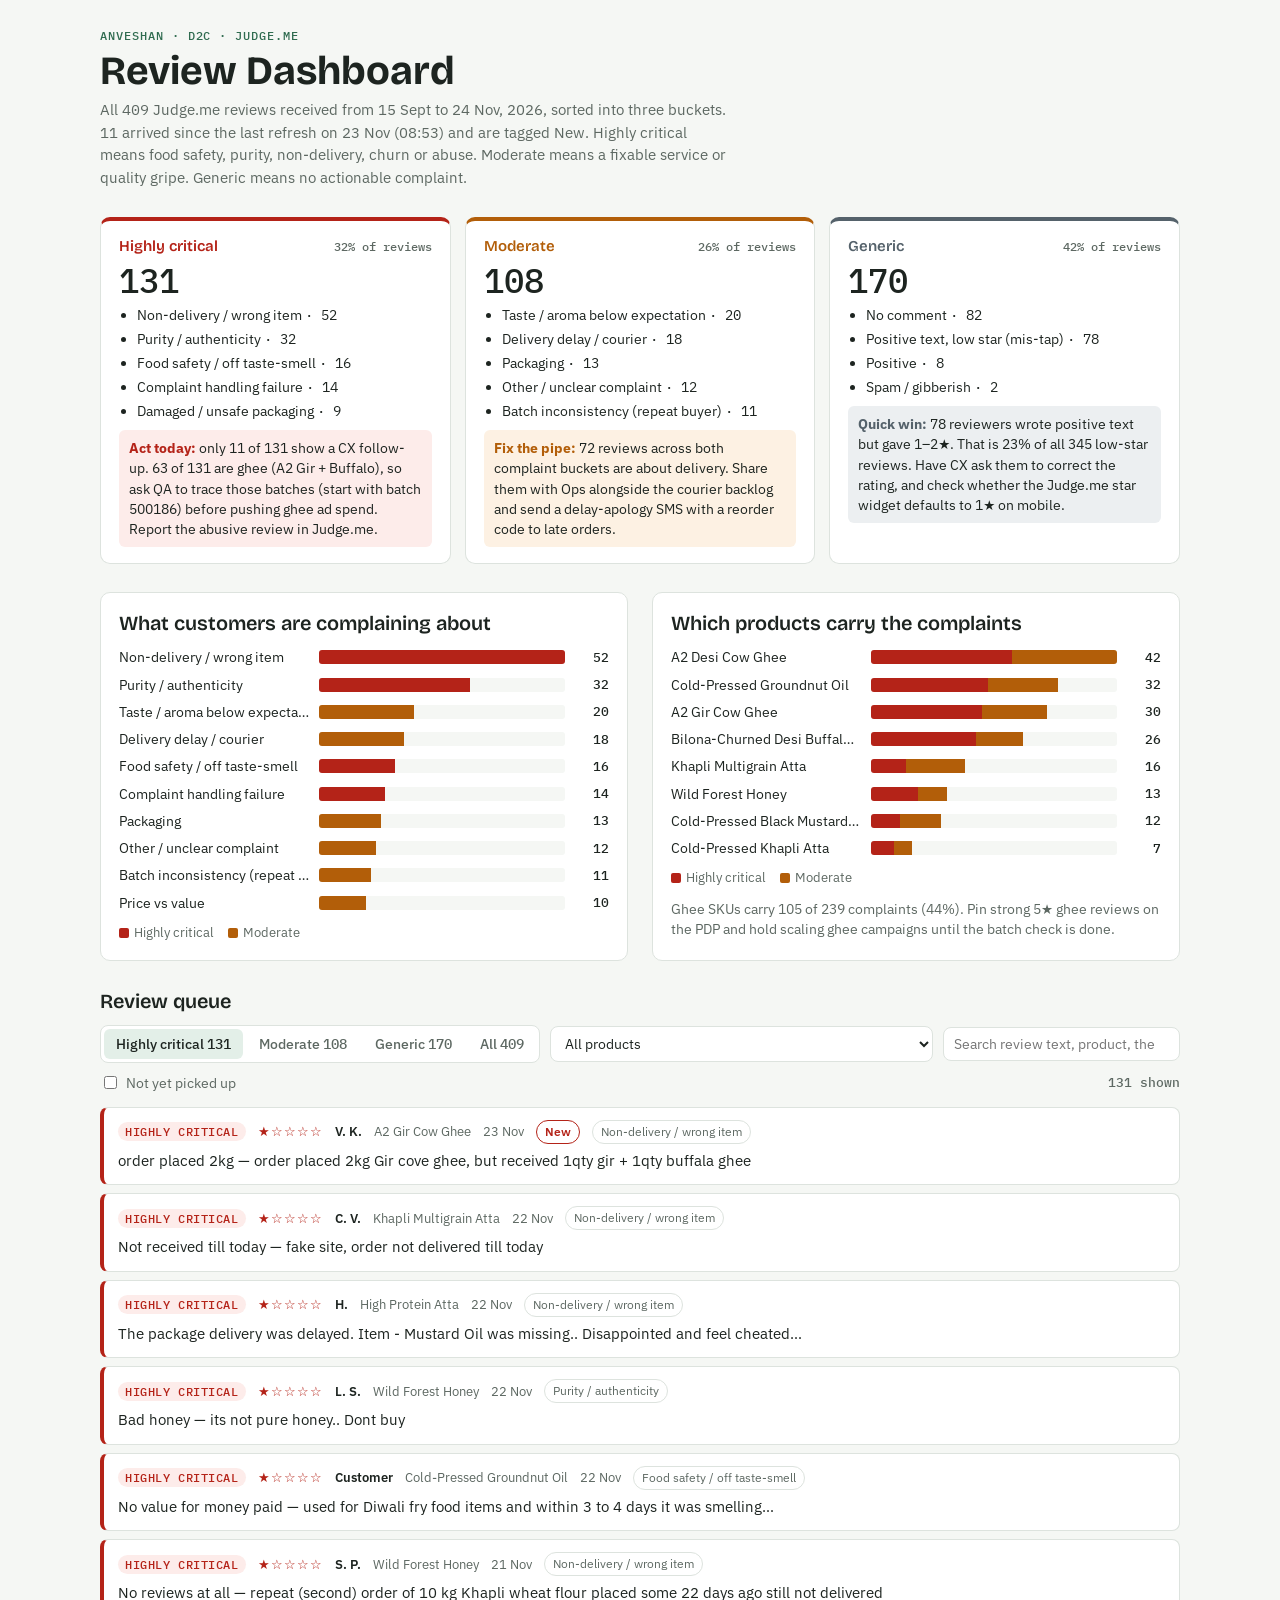
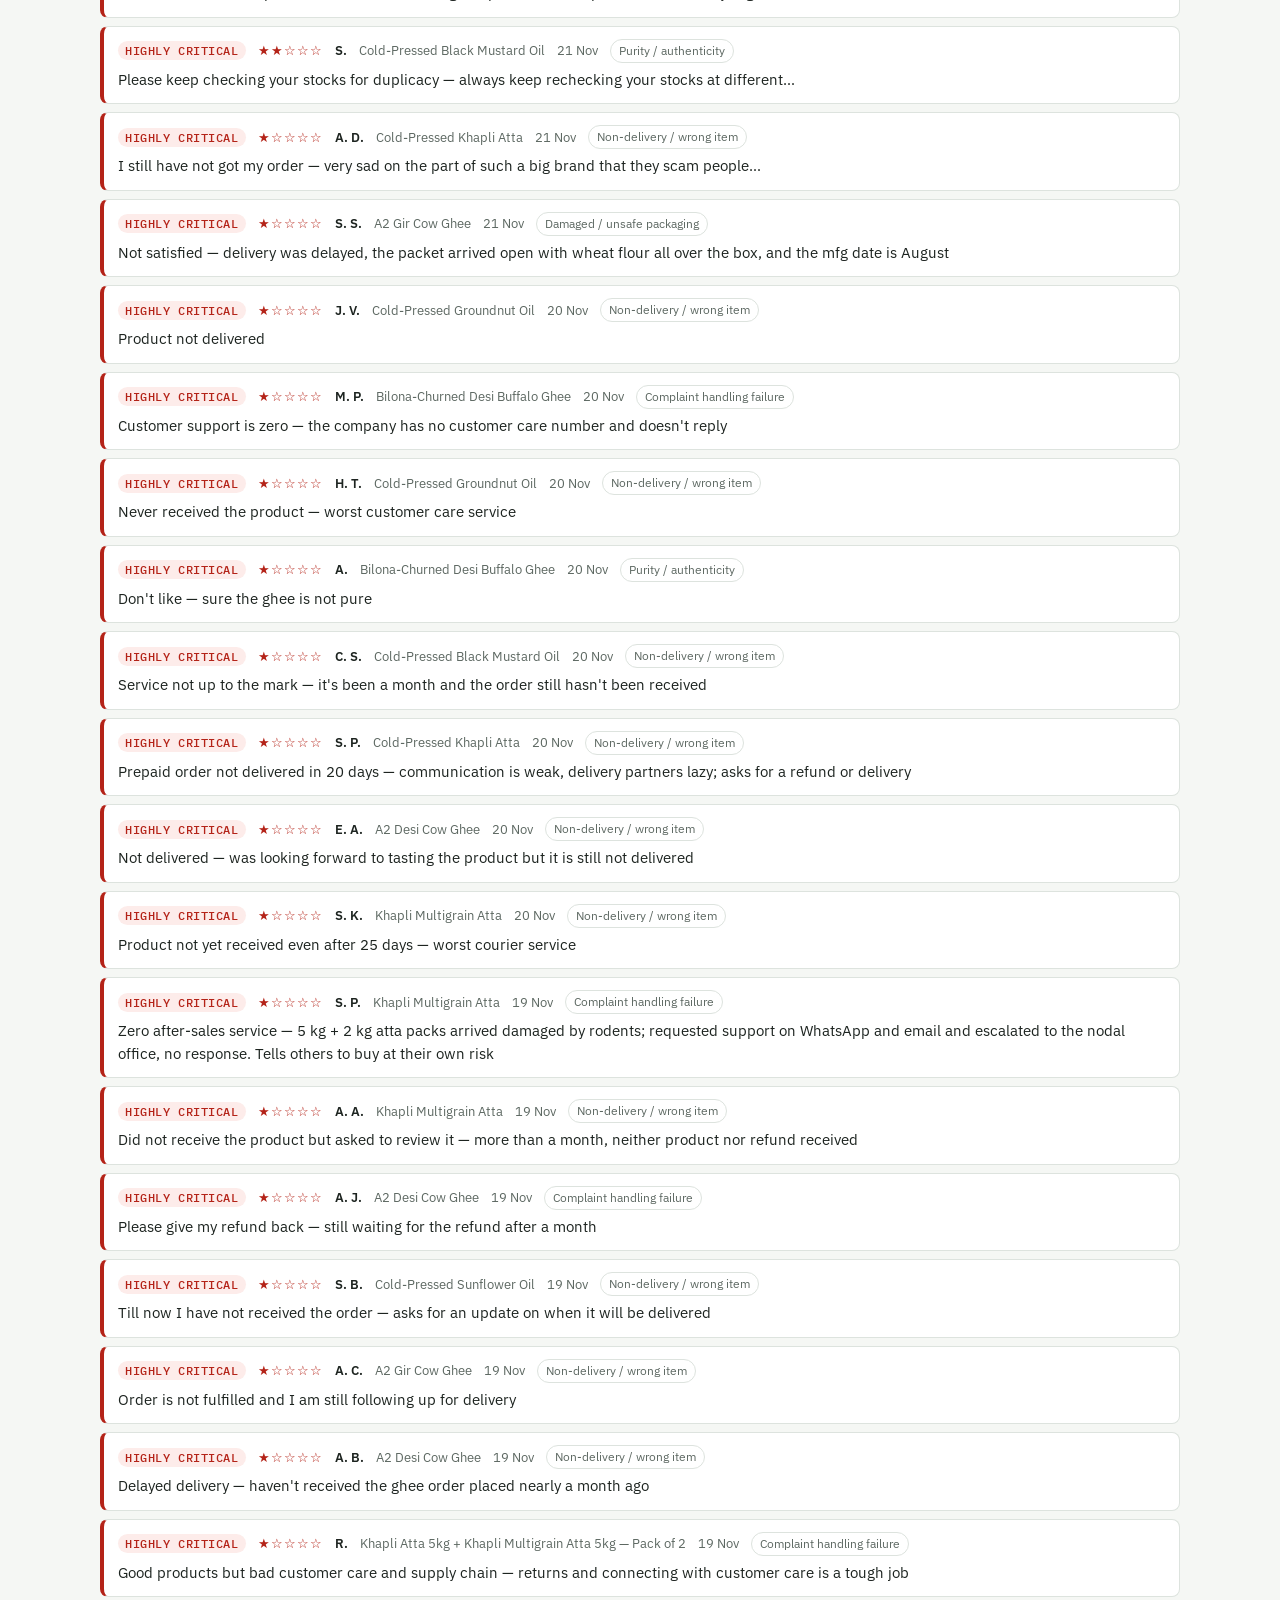
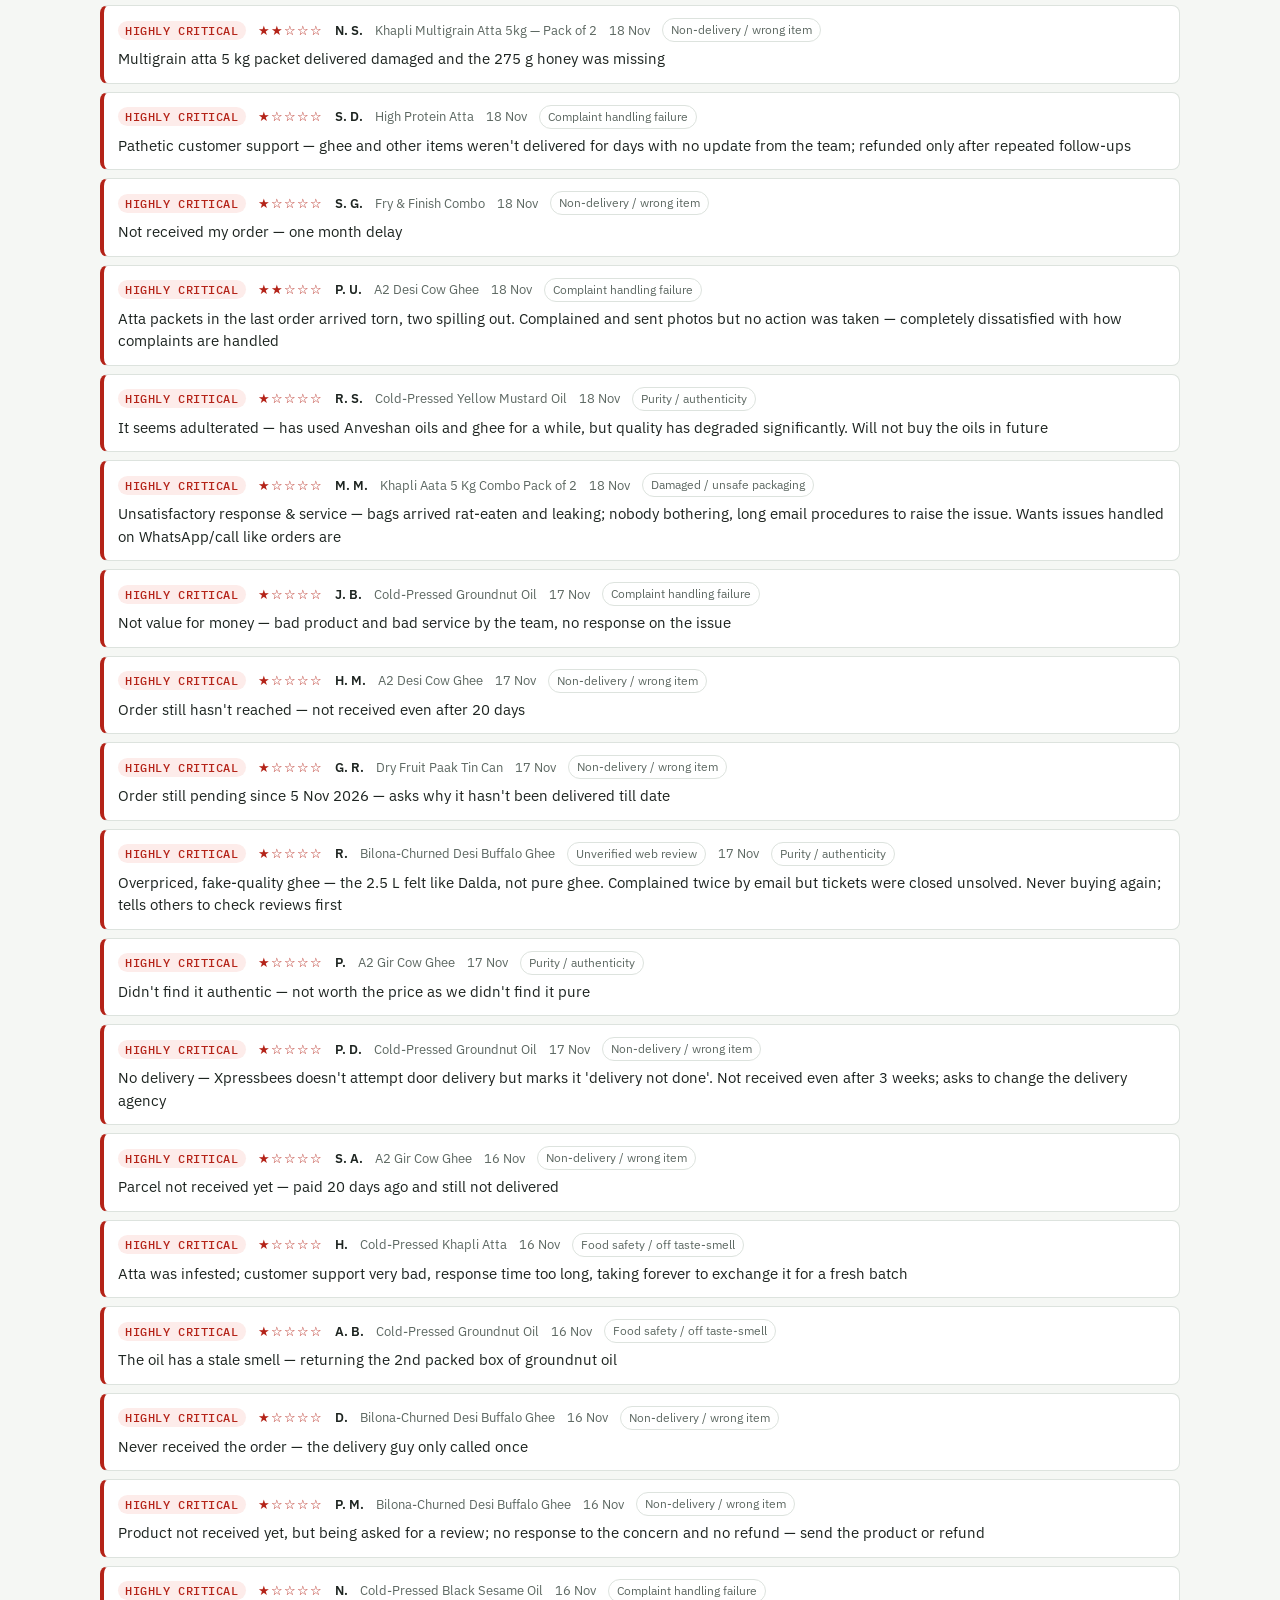
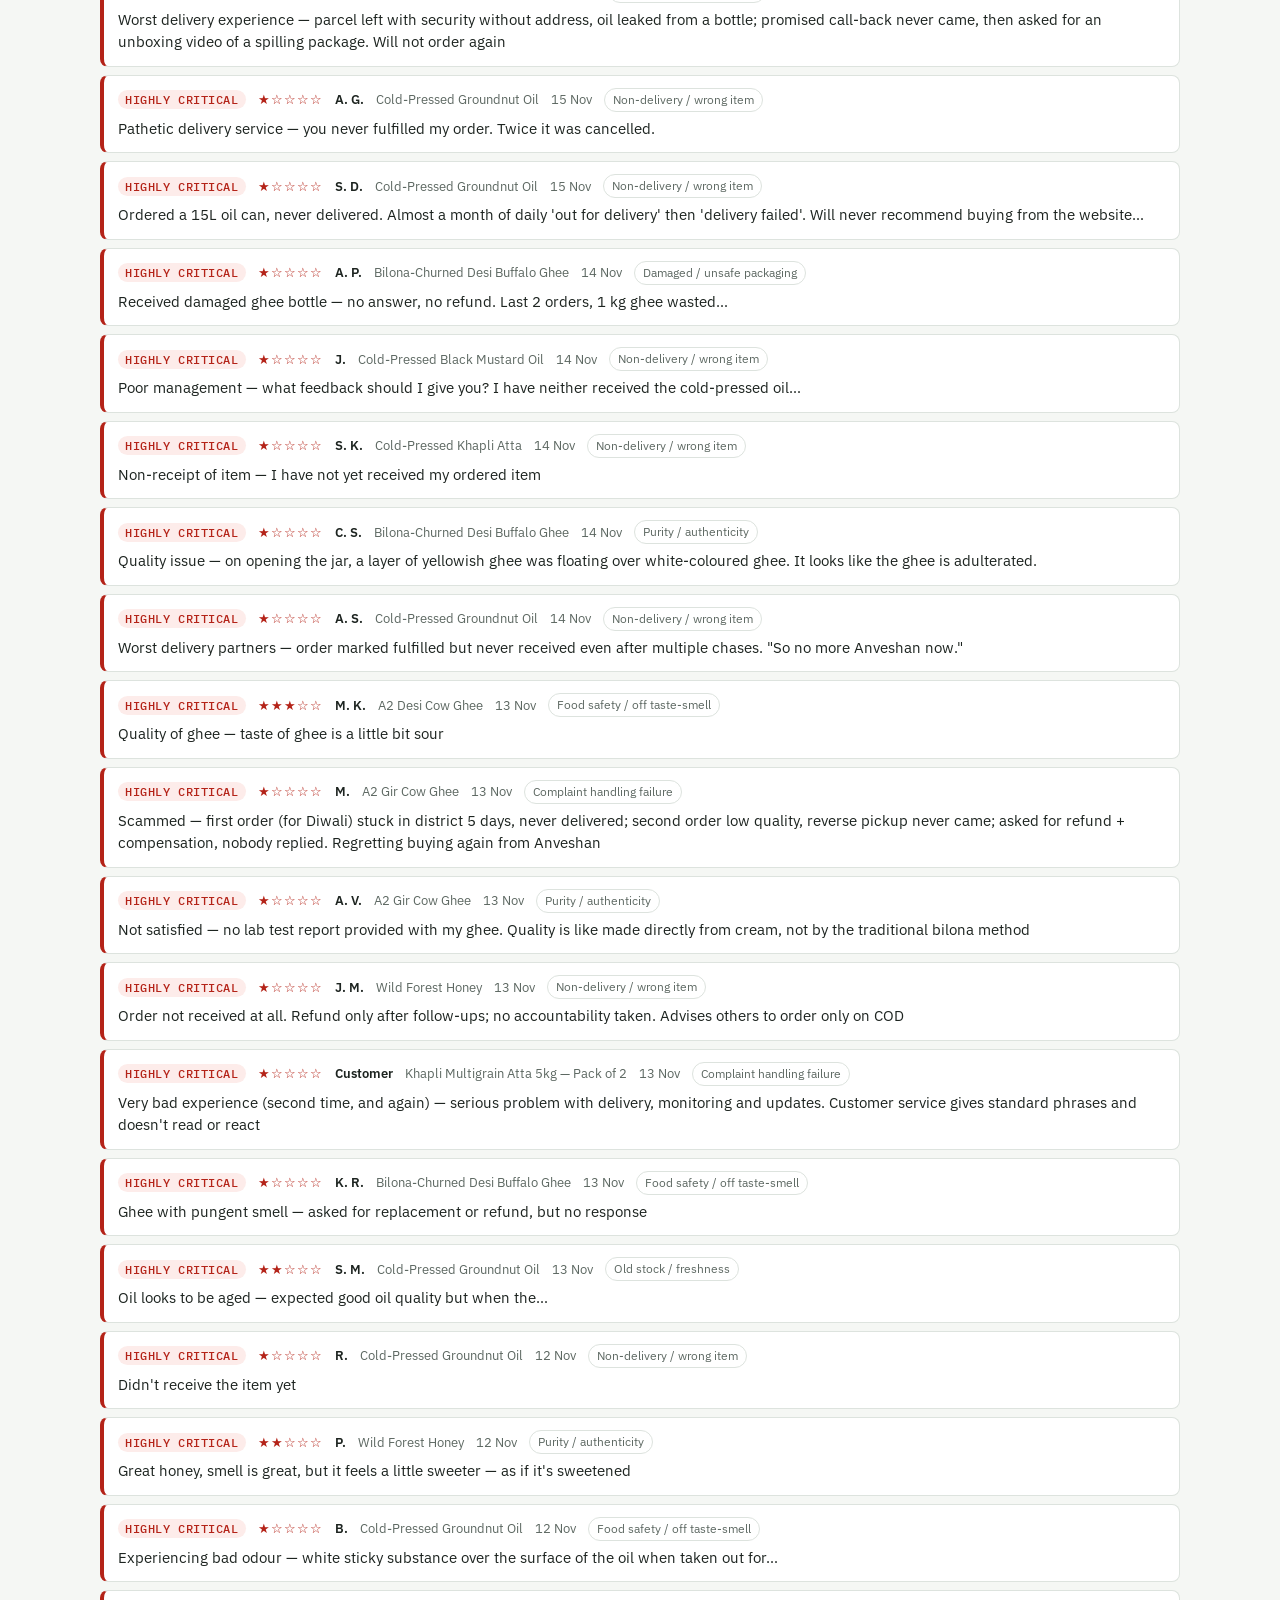
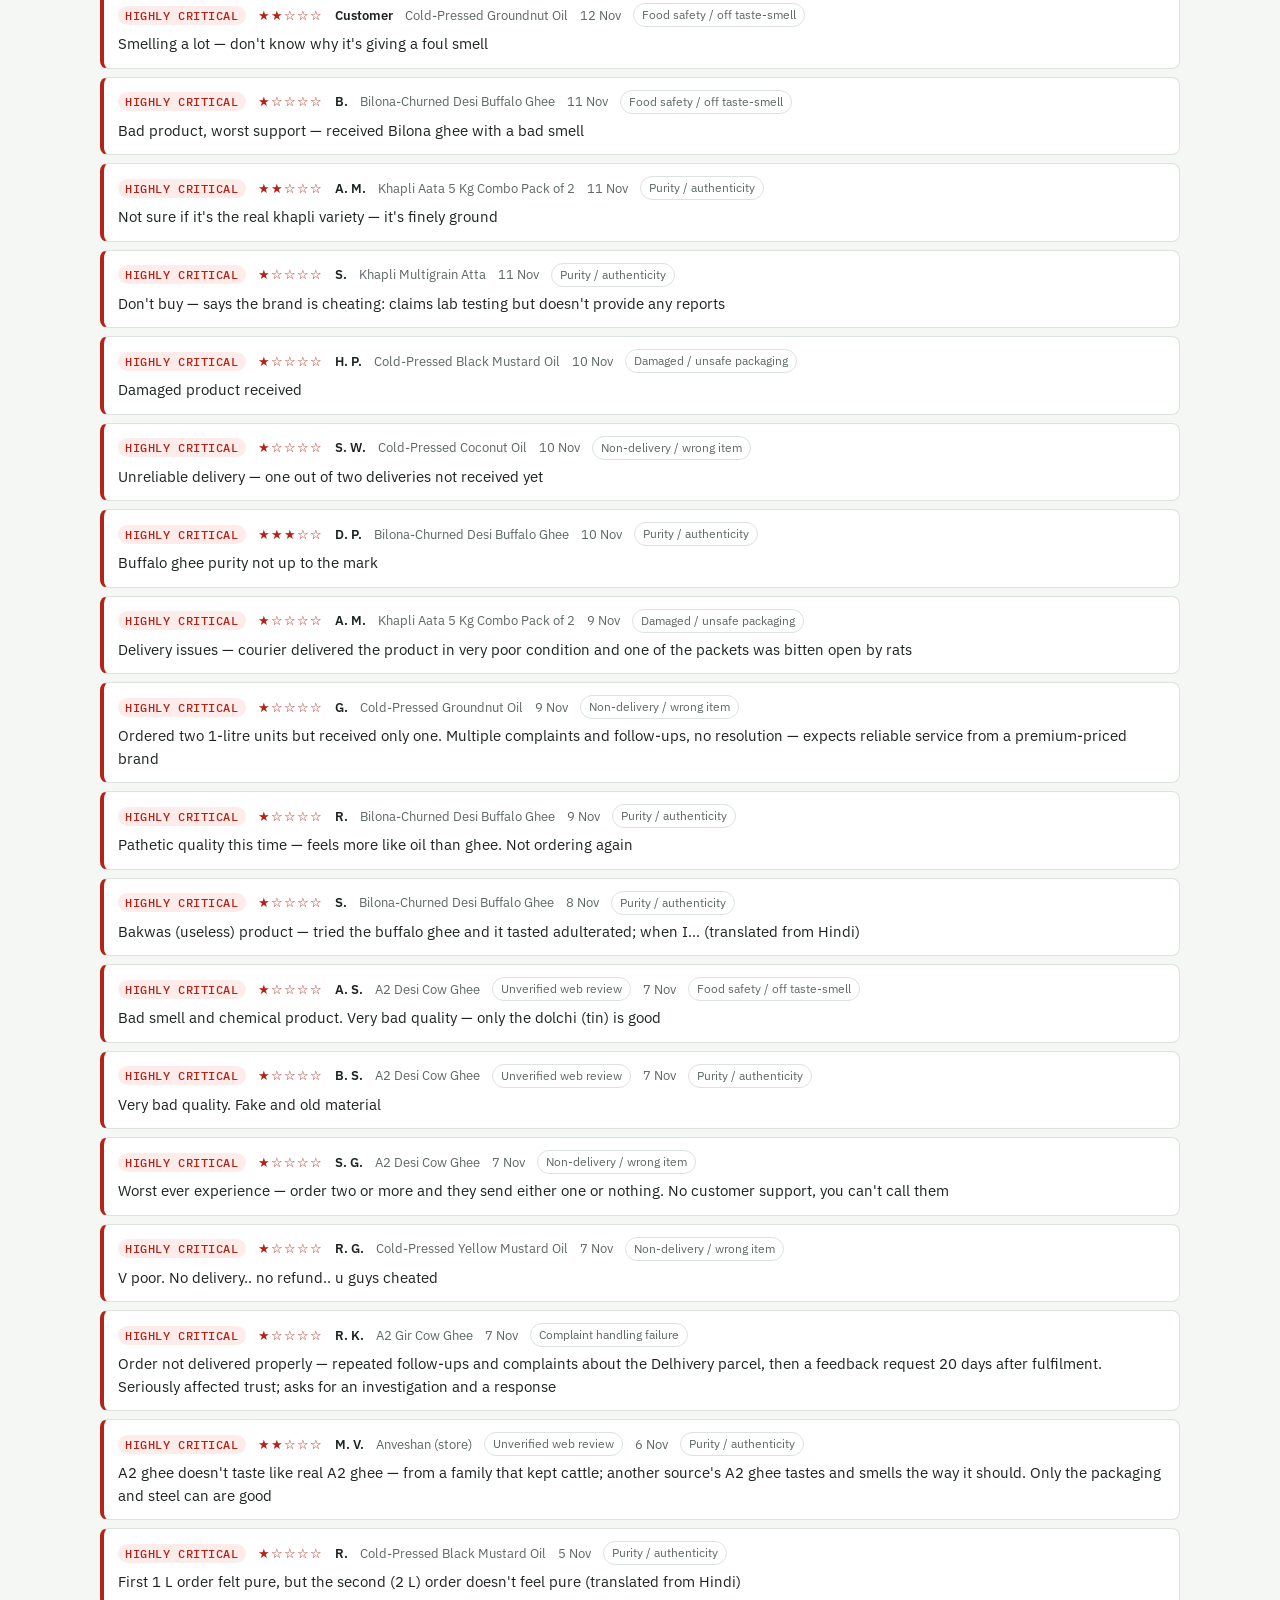
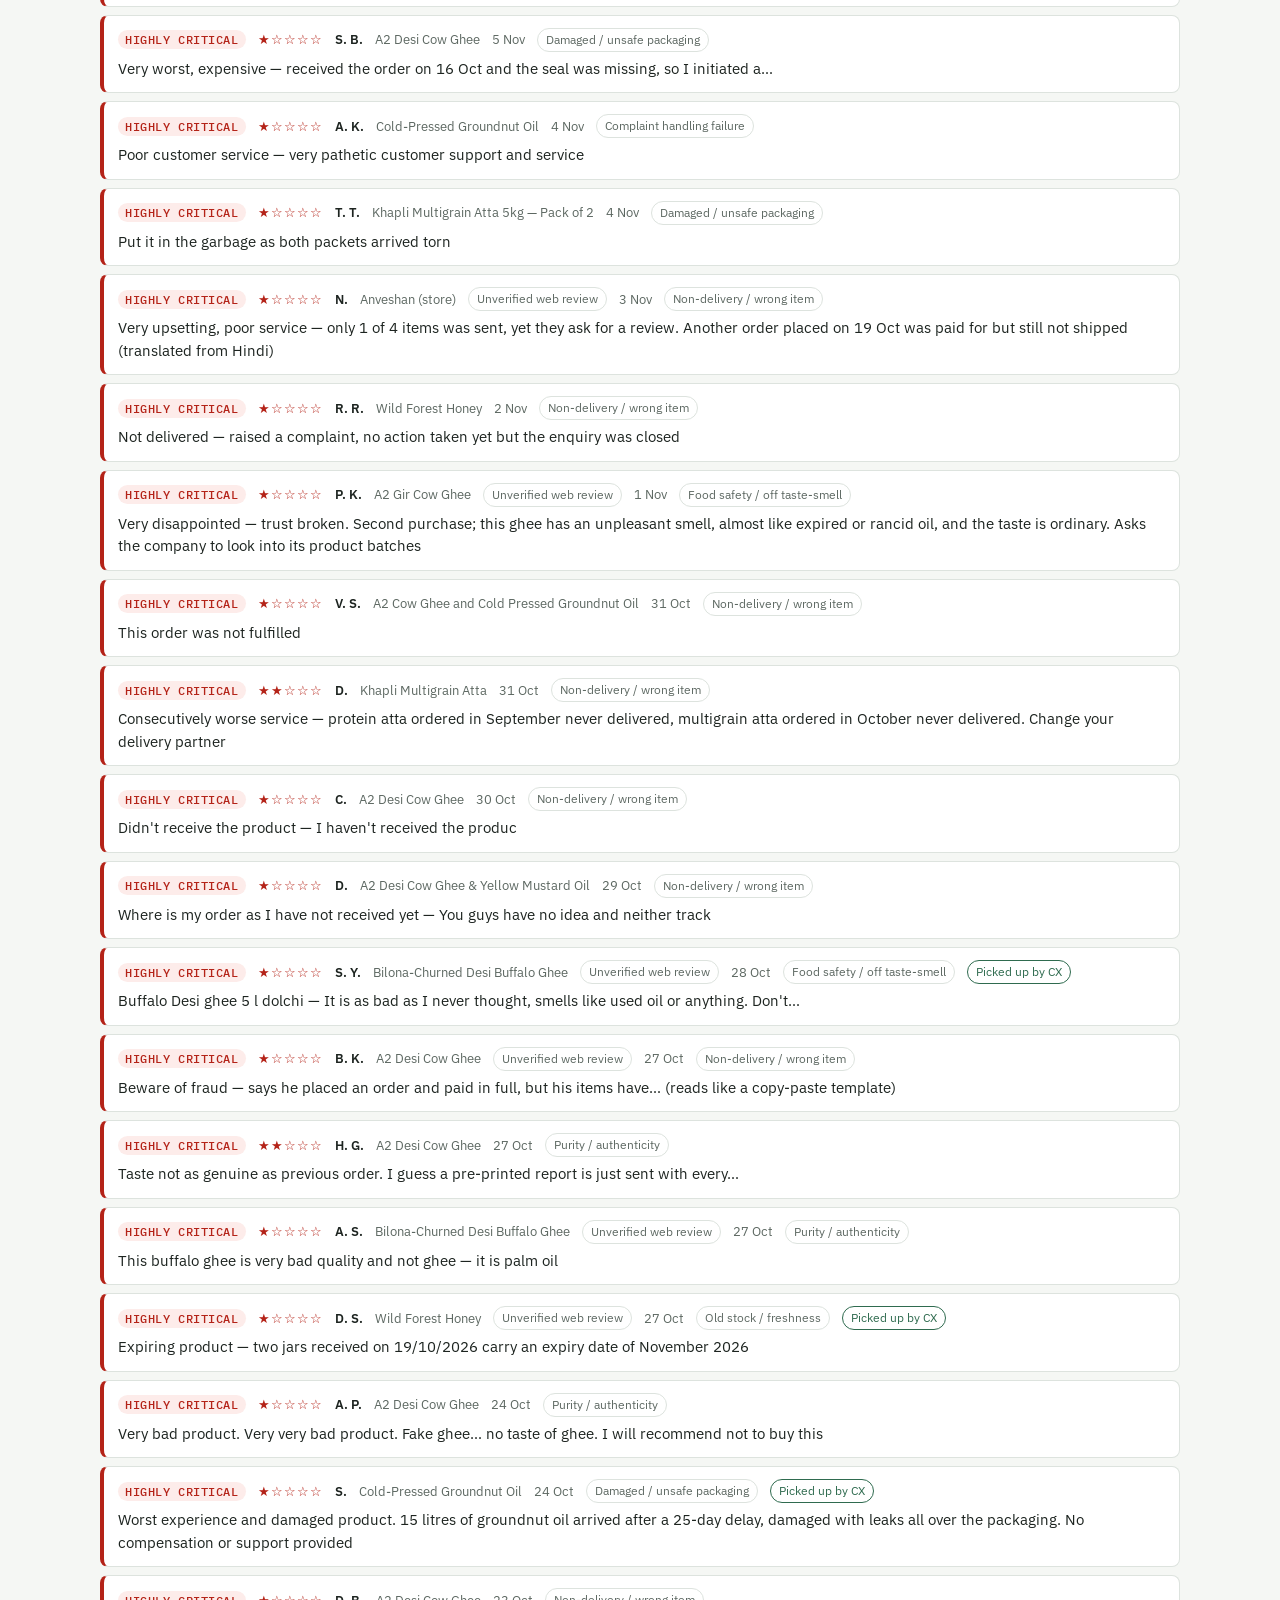
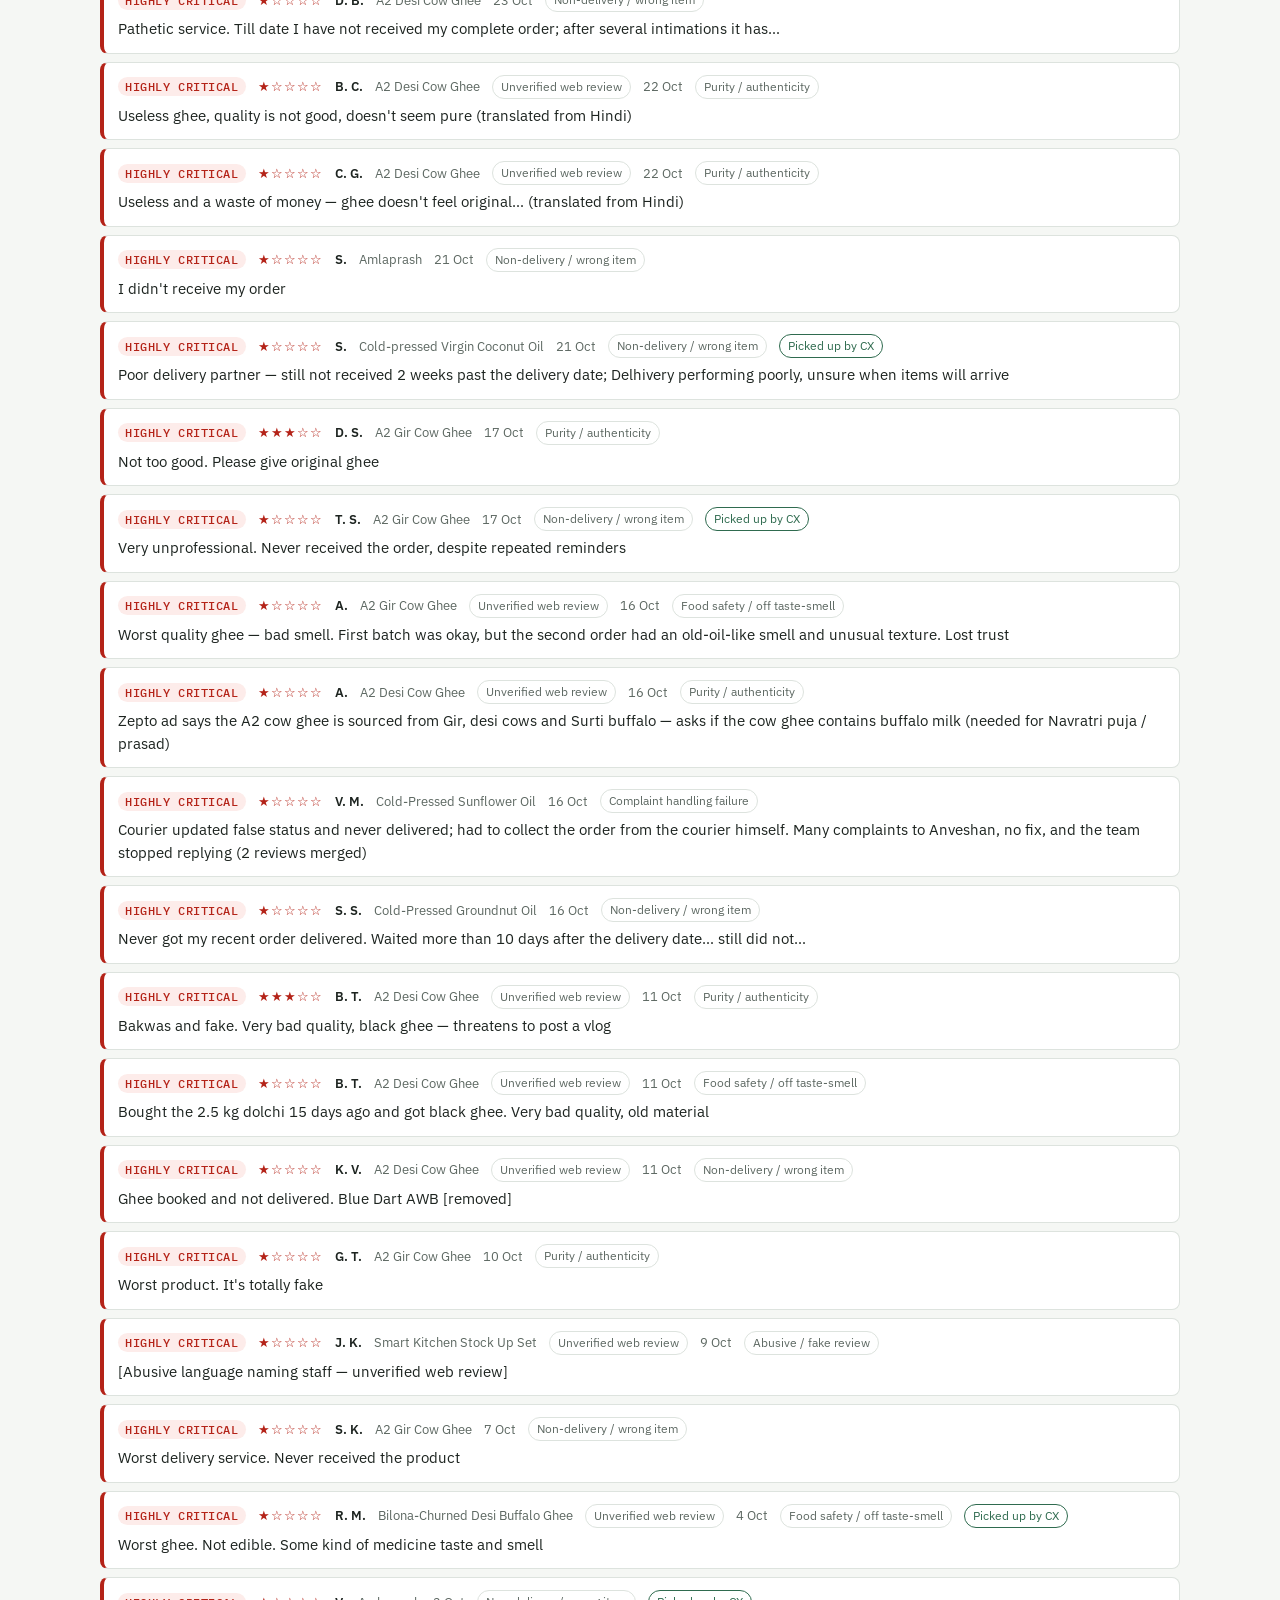
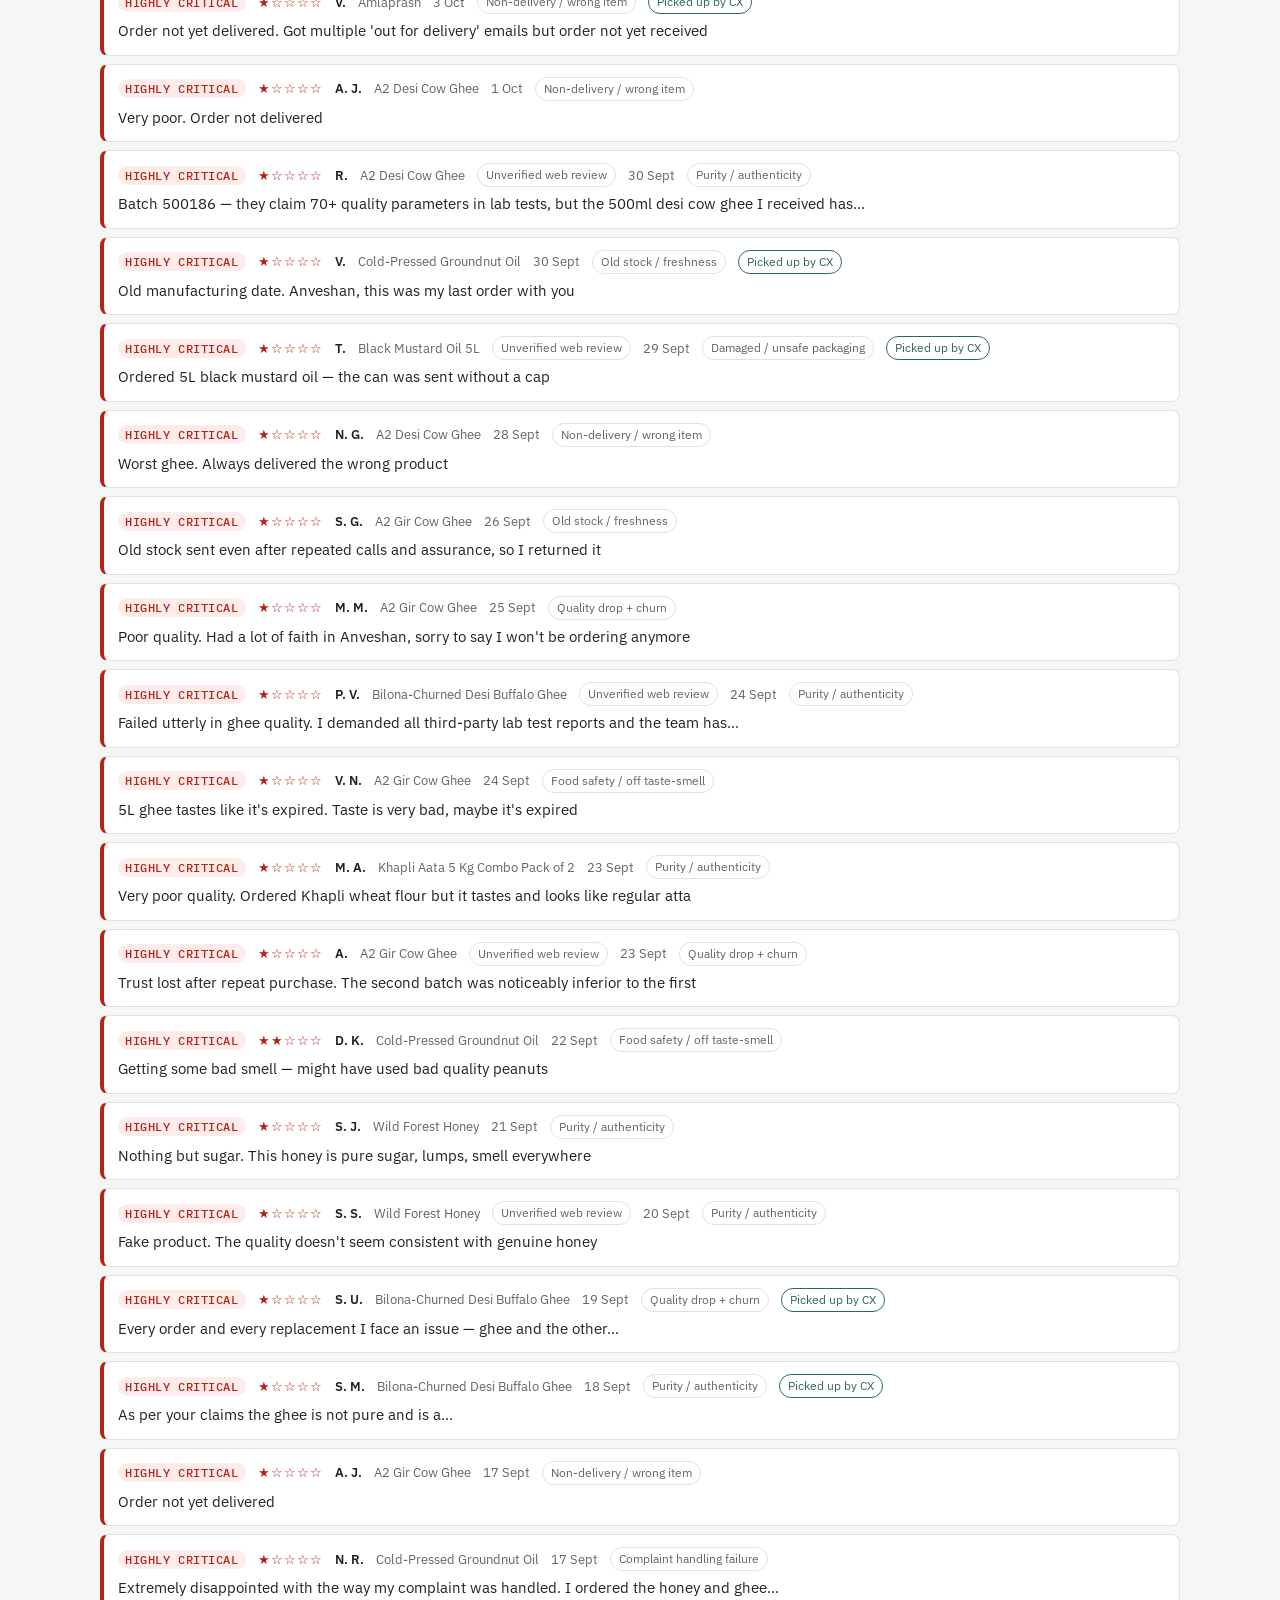
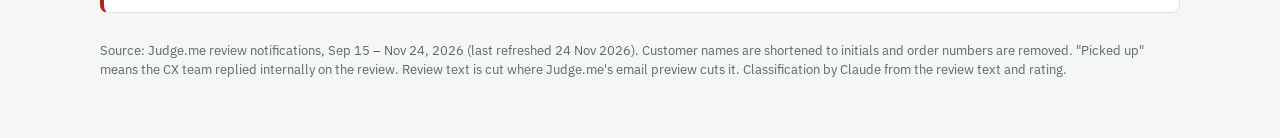
==== commit 9a4041da: "reviews: daily refresh 2026-11-24 (409 reviews, 11 new) Co-Authored-By: Claude Opus 5.5 <noreply@ant" ====
--- a/reviews/index.html
+++ b/reviews/index.html
@@ -87,7 +87,7 @@
 <header>
   <span class="eyebrow">Anveshan · D2C · Judge.me</span>
   <h1>Review Dashboard</h1>
-  <p class="sub">All <span class="num" id="total"></span> Judge.me reviews received from <span id="range"></span>, sorted into three buckets. <span class="num" id="newc"></span> arrived since the last refresh on 22 Nov (08:53) and are tagged New. Highly critical means food safety, purity, non-delivery, churn or abuse. Moderate means a fixable service or quality gripe. Generic means no actionable complaint.</p>
+  <p class="sub">All <span class="num" id="total"></span> Judge.me reviews received from <span id="range"></span>, sorted into three buckets. <span class="num" id="newc"></span> arrived since the last refresh on 23 Nov (08:53) and are tagged New. Highly critical means food safety, purity, non-delivery, churn or abuse. Moderate means a fixable service or quality gripe. Generic means no actionable complaint.</p>
 </header>
 
 <section class="buckets" id="buckets"></section>
@@ -118,11 +118,22 @@
   <div class="list" id="list"></div>
 </section>
 
-<footer>Source: Judge.me review notifications, Sep 15 – Nov 22, 2026 (last refreshed 23 Nov 2026). Customer names are shortened to initials and order numbers are removed. "Picked up" means the CX team replied internally on the review. Review text is cut where Judge.me's email preview cuts it. Classification by Claude from the review text and rating.</footer>
+<footer>Source: Judge.me review notifications, Sep 15 – Nov 24, 2026 (last refreshed 24 Nov 2026). Customer names are shortened to initials and order numbers are removed. "Picked up" means the CX team replied internally on the review. Review text is cut where Judge.me's email preview cuts it. Classification by Claude from the review text and rating.</footer>
 </div>
 
 <script>
 const RAW = [
+["2026-11-24T02:27:10Z","Customer",3,"Khapli Multigrain Atta","","Cold pressed multigrain atta — Good to have once it is fresh and warm after that roti becomes too hard ,","M","Product feedback (texture)","",0,1],
+["2026-11-23T16:37:23Z","K. K.",2,"Khapli Multigrain Atta","","Khapli multigrain atta — This Khapli Multi grain atta is not up to mark. Order deivery was alao","M","Taste / aroma below expectation","",0,1],
+["2026-11-23T12:38:41Z","V. C.",1,"Cold-Pressed Groundnut Oil","","","G","No comment","",0,1],
+["2026-11-23T12:07:20Z","V. V.",1,"Khapli Multigrain Atta","","Very late delivery — Took lot of time for delivery","M","Delivery delay / courier","",0,1],
+["2026-11-23T12:03:59Z","A. V.",2,"Khapli Multigrain Atta","","Average quality — Not find anything different than the others.","M","Taste / aroma below expectation","",0,1],
+["2026-11-23T11:40:37Z","V. K.",1,"A2 Desi Cow Ghee","","","G","No comment","",0,1],
+["2026-11-23T10:56:25Z","A.",3,"Cold-Pressed Khapli Atta","","Rate is very High","M","Price vs value","",0,1],
+["2026-11-23T08:17:58Z","R. H.",1,"Cold-Pressed Coconut Oil","","Feedback — Quality of products and packaging is very good. Please keep up the good work and deliver","G","Positive text, low star (mis-tap)","",0,1],
+["2026-11-23T05:45:39Z","N. V.",2,"A2 Gir Cow Ghee","","","G","No comment","",0,1],
+["2026-11-23T05:32:30Z","V. K.",1,"A2 Gir Cow Ghee","","order placed 2kg — order placed 2kg Gir cove ghee, but received 1qty gir + 1qty buffala ghee","H","Non-delivery / wrong item","",0,1],
+["2026-11-23T04:55:14Z","A. G.",1,"A2 Desi Cow Ghee","","Immunity booster","G","Positive text, low star (mis-tap)","",0,1],
 ["2026-11-22T14:43:24Z","G. N.",1,"Assorted Gift Box","","Poor packaging — poor packaging","M","Packaging","",0,1],
 ["2026-11-22T11:34:50Z","R. N.",3,"Khapli Multigrain Atta","","","G","No comment","",0,1],
 ["2026-11-22T09:16:53Z","B.",2,"Cold-Pressed Groundnut Oil","","","G","No comment","",0,1],
@@ -522,7 +533,7 @@
 ["2026-09-15T14:25:02Z","K. J.",2,"Cold-Pressed Groundnut Oil","","One bottle was leaking","M","Packaging","",0,1],
 ["2026-09-15T12:49:57Z","S. A.",1,"Wild Forest Honey","","Very good product, very nice, I am very happy","G","Positive text, low star (mis-tap)","",0,1]
 ];
-const NEW = "2026-11-22T01:06:54Z";
+const NEW = "2026-11-22T14:43:24Z";
 const B = {H:{name:"Highly critical",cls:"crit"},M:{name:"Moderate",cls:"mod"},G:{name:"Generic",cls:"gen"}};
 const R = RAW.map(r=>({ts:r[0],name:r[1],stars:r[2],product:r[3],order:r[4],text:r[5],b:r[6],theme:r[7],thread:r[8],picked:!!r[9],verified:!!r[10]}));
 const fmt = ts => new Date(ts).toLocaleDateString("en-IN",{day:"numeric",month:"short",timeZone:"Asia/Kolkata"});
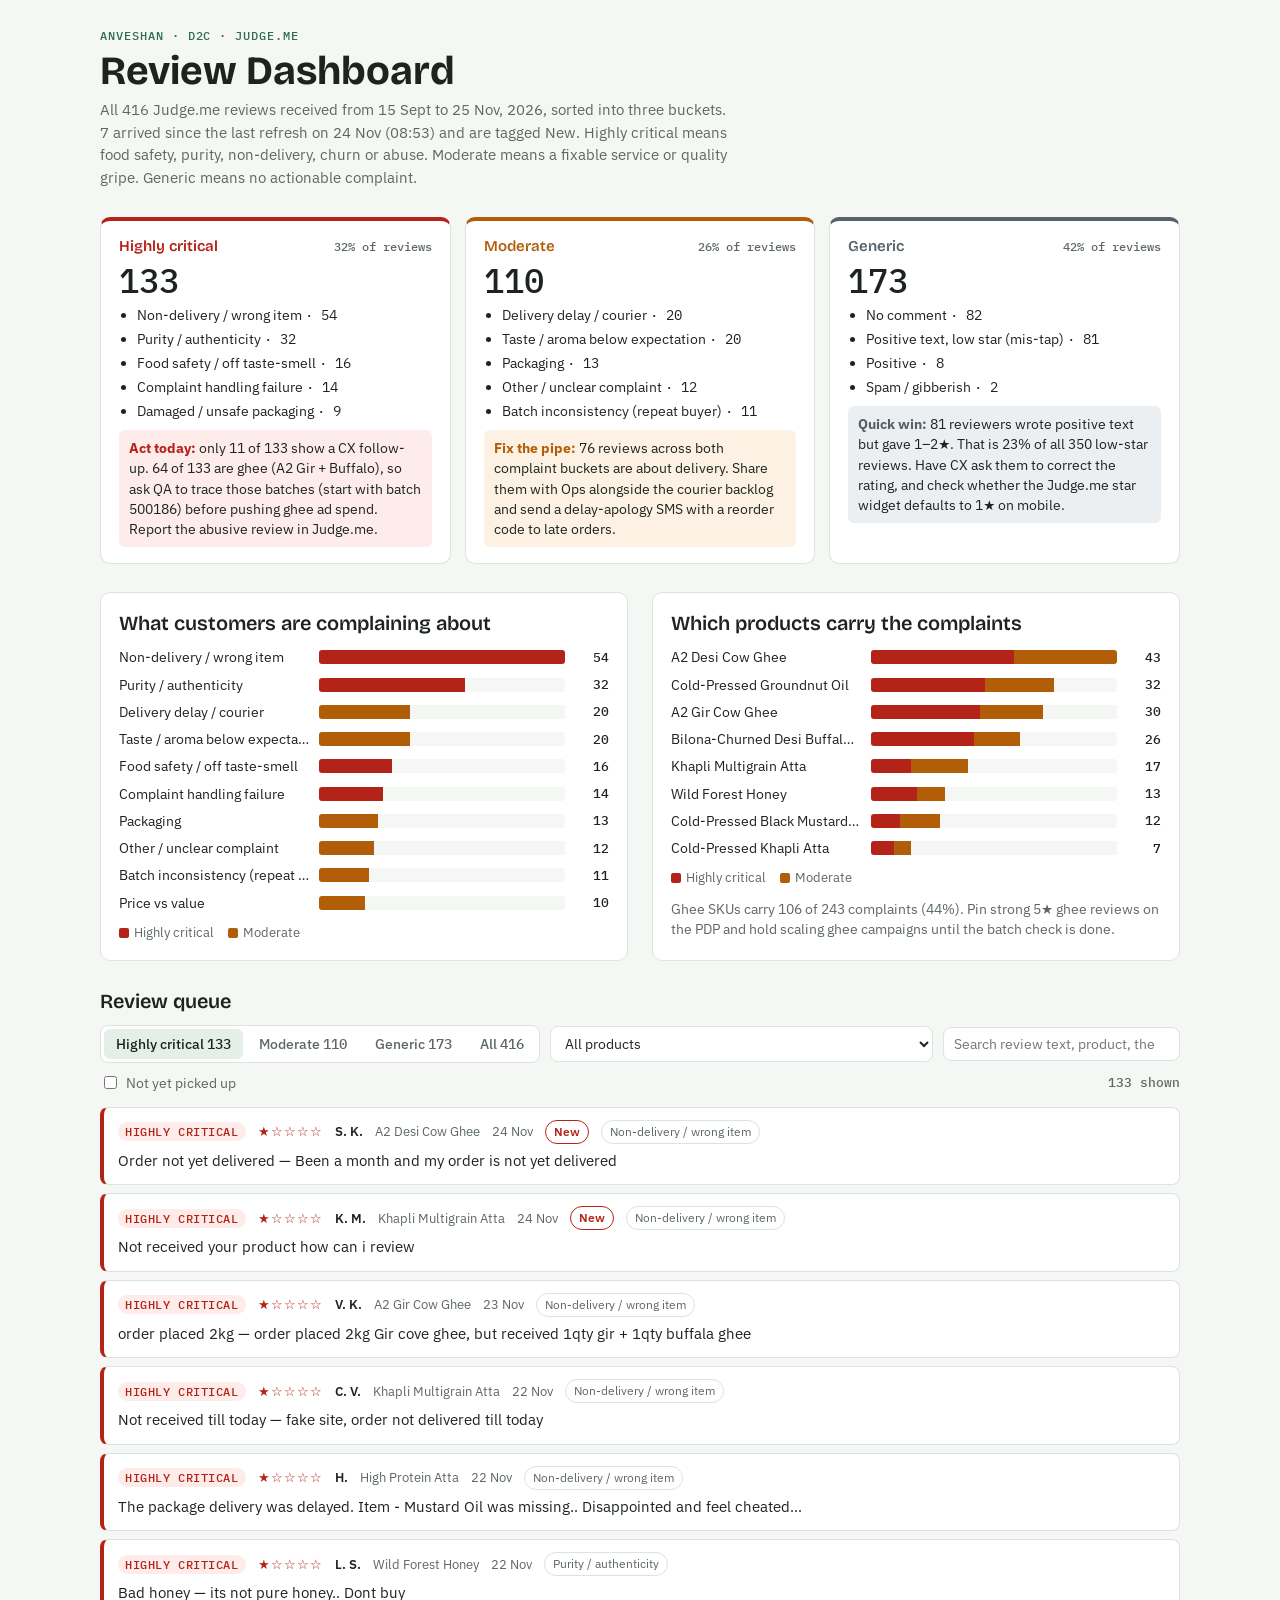
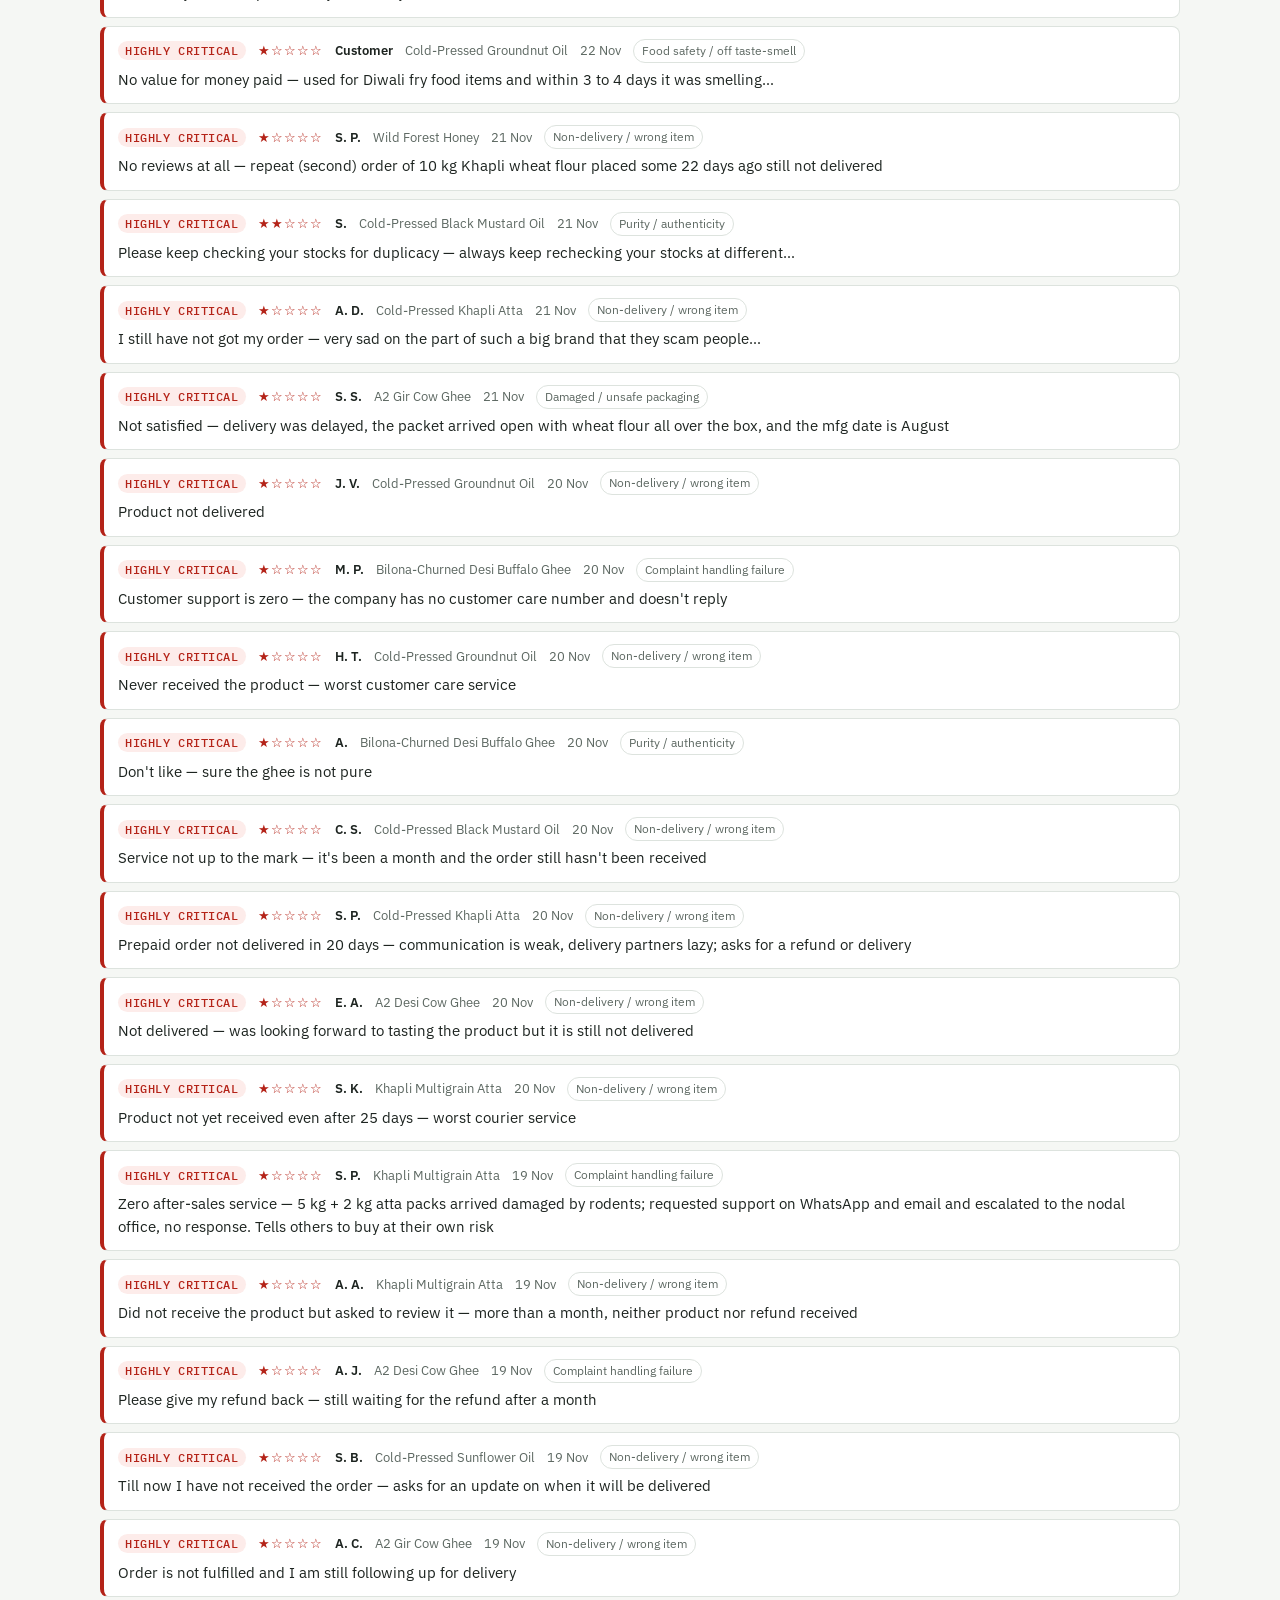
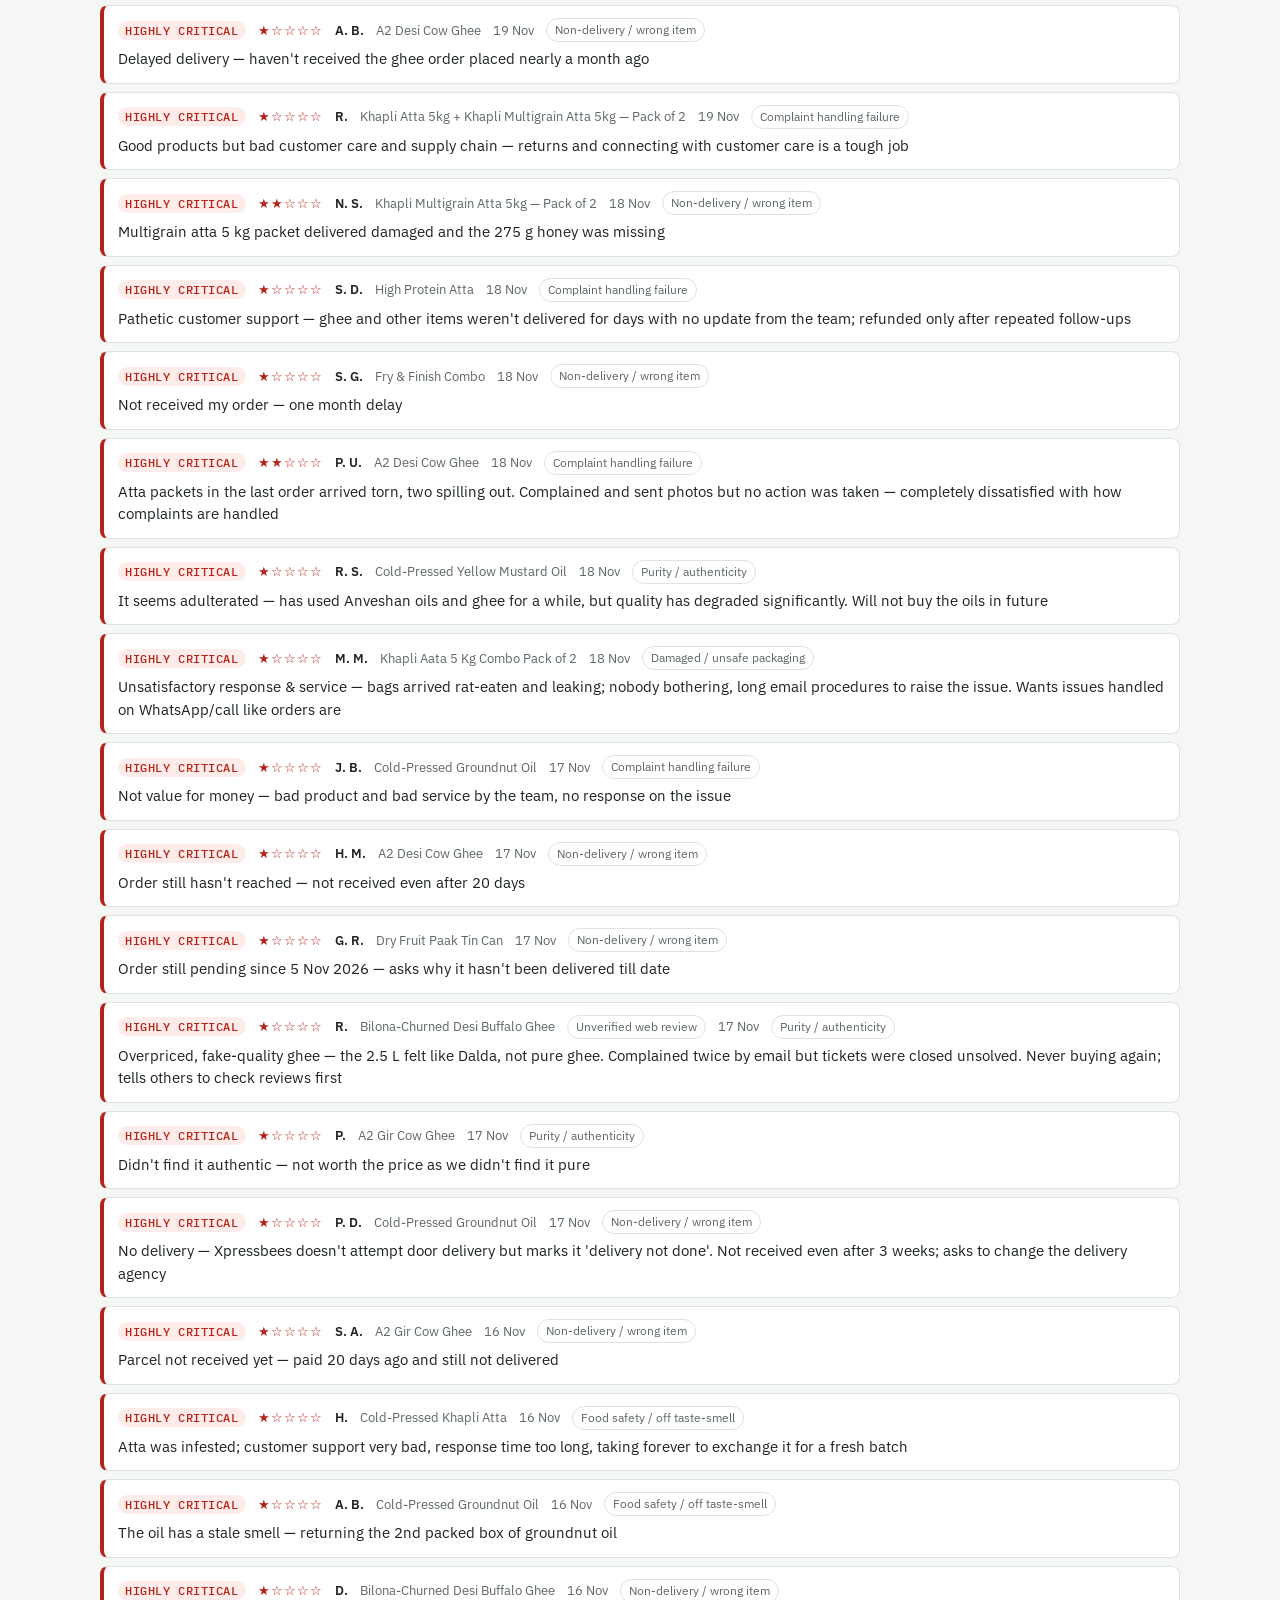
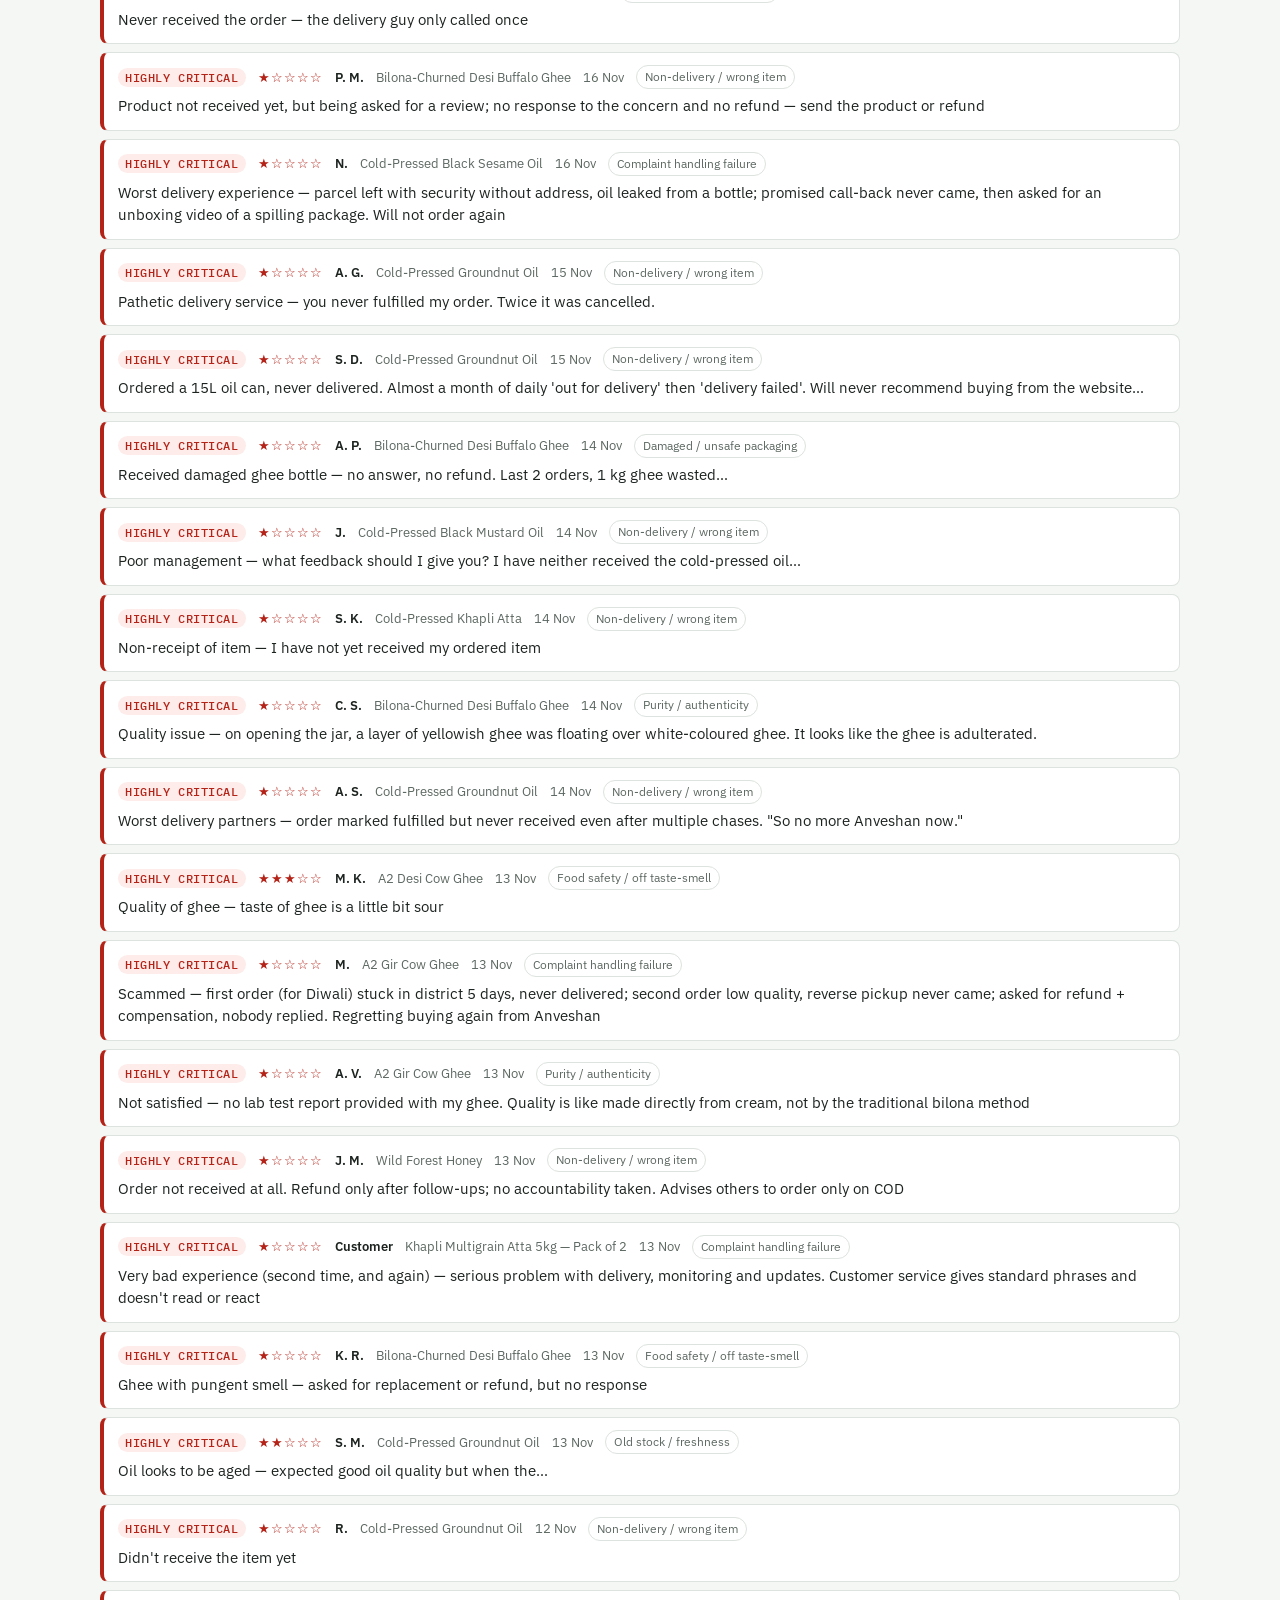
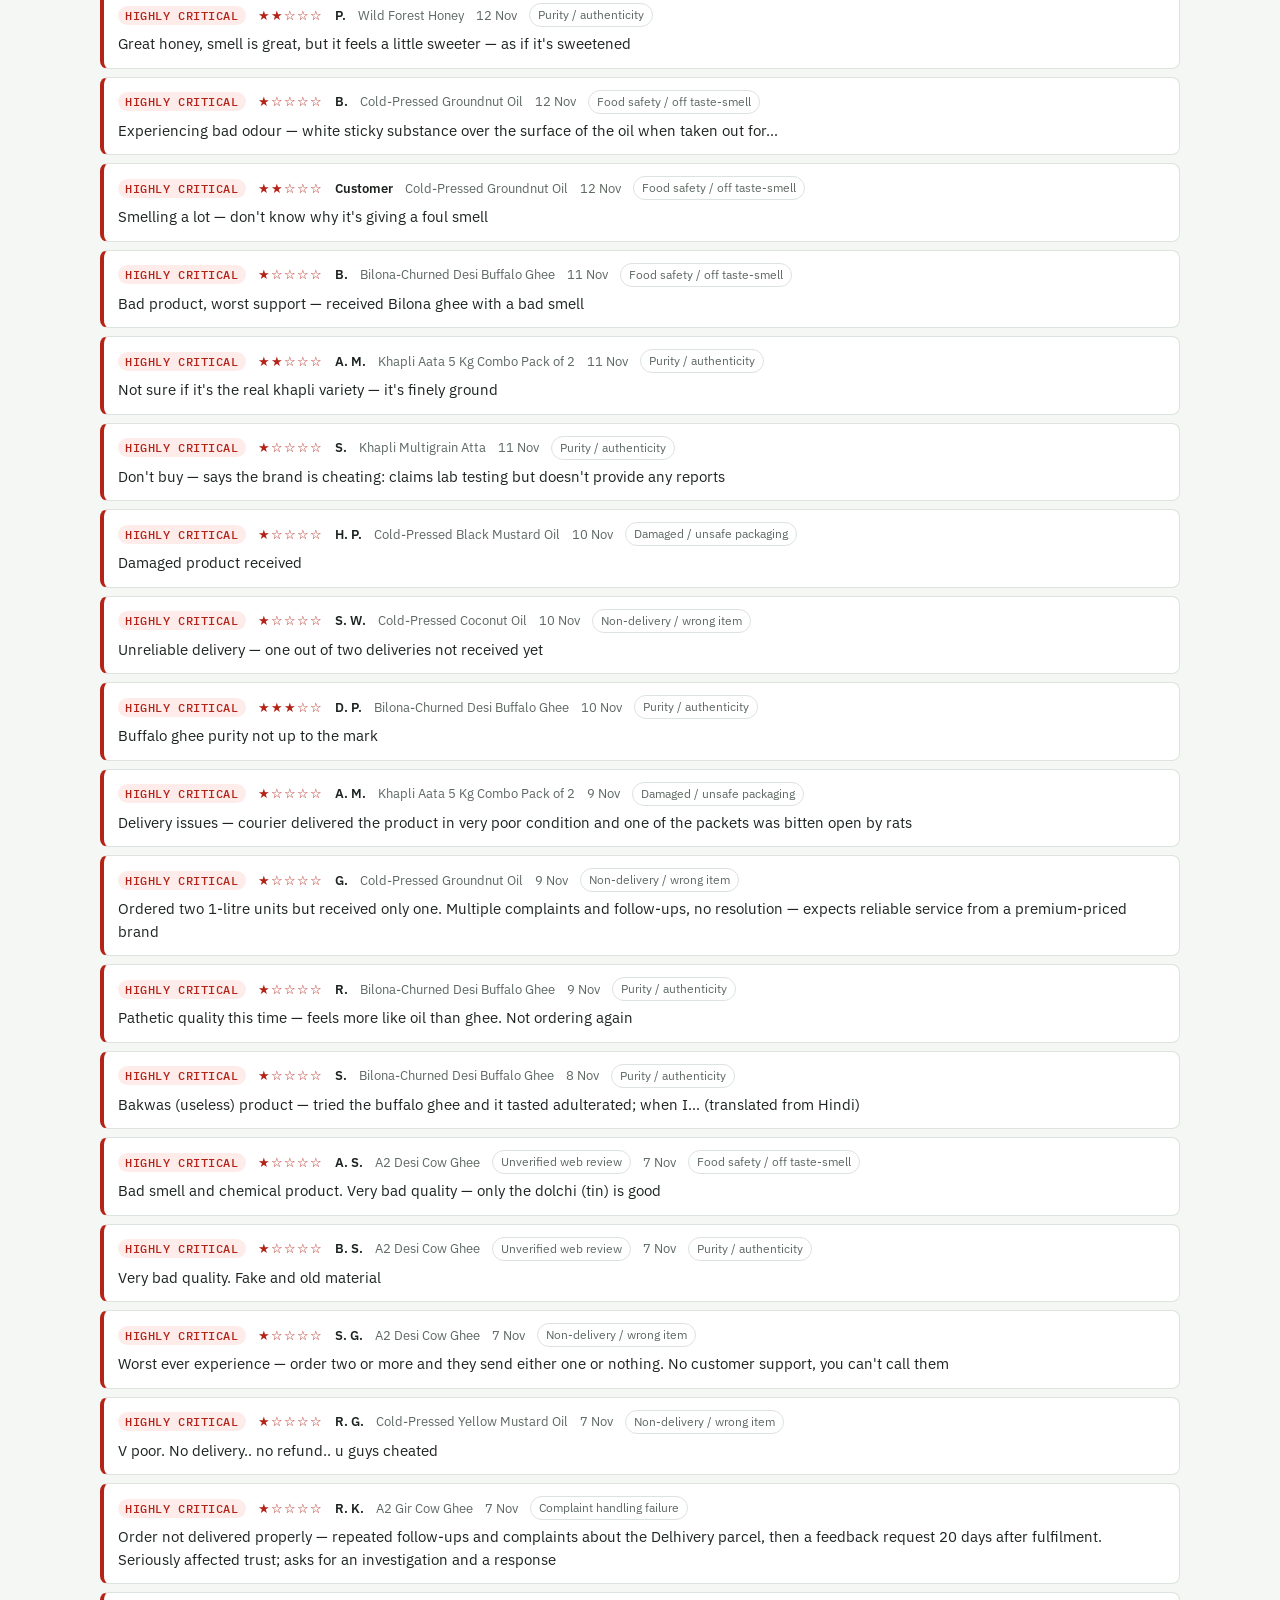
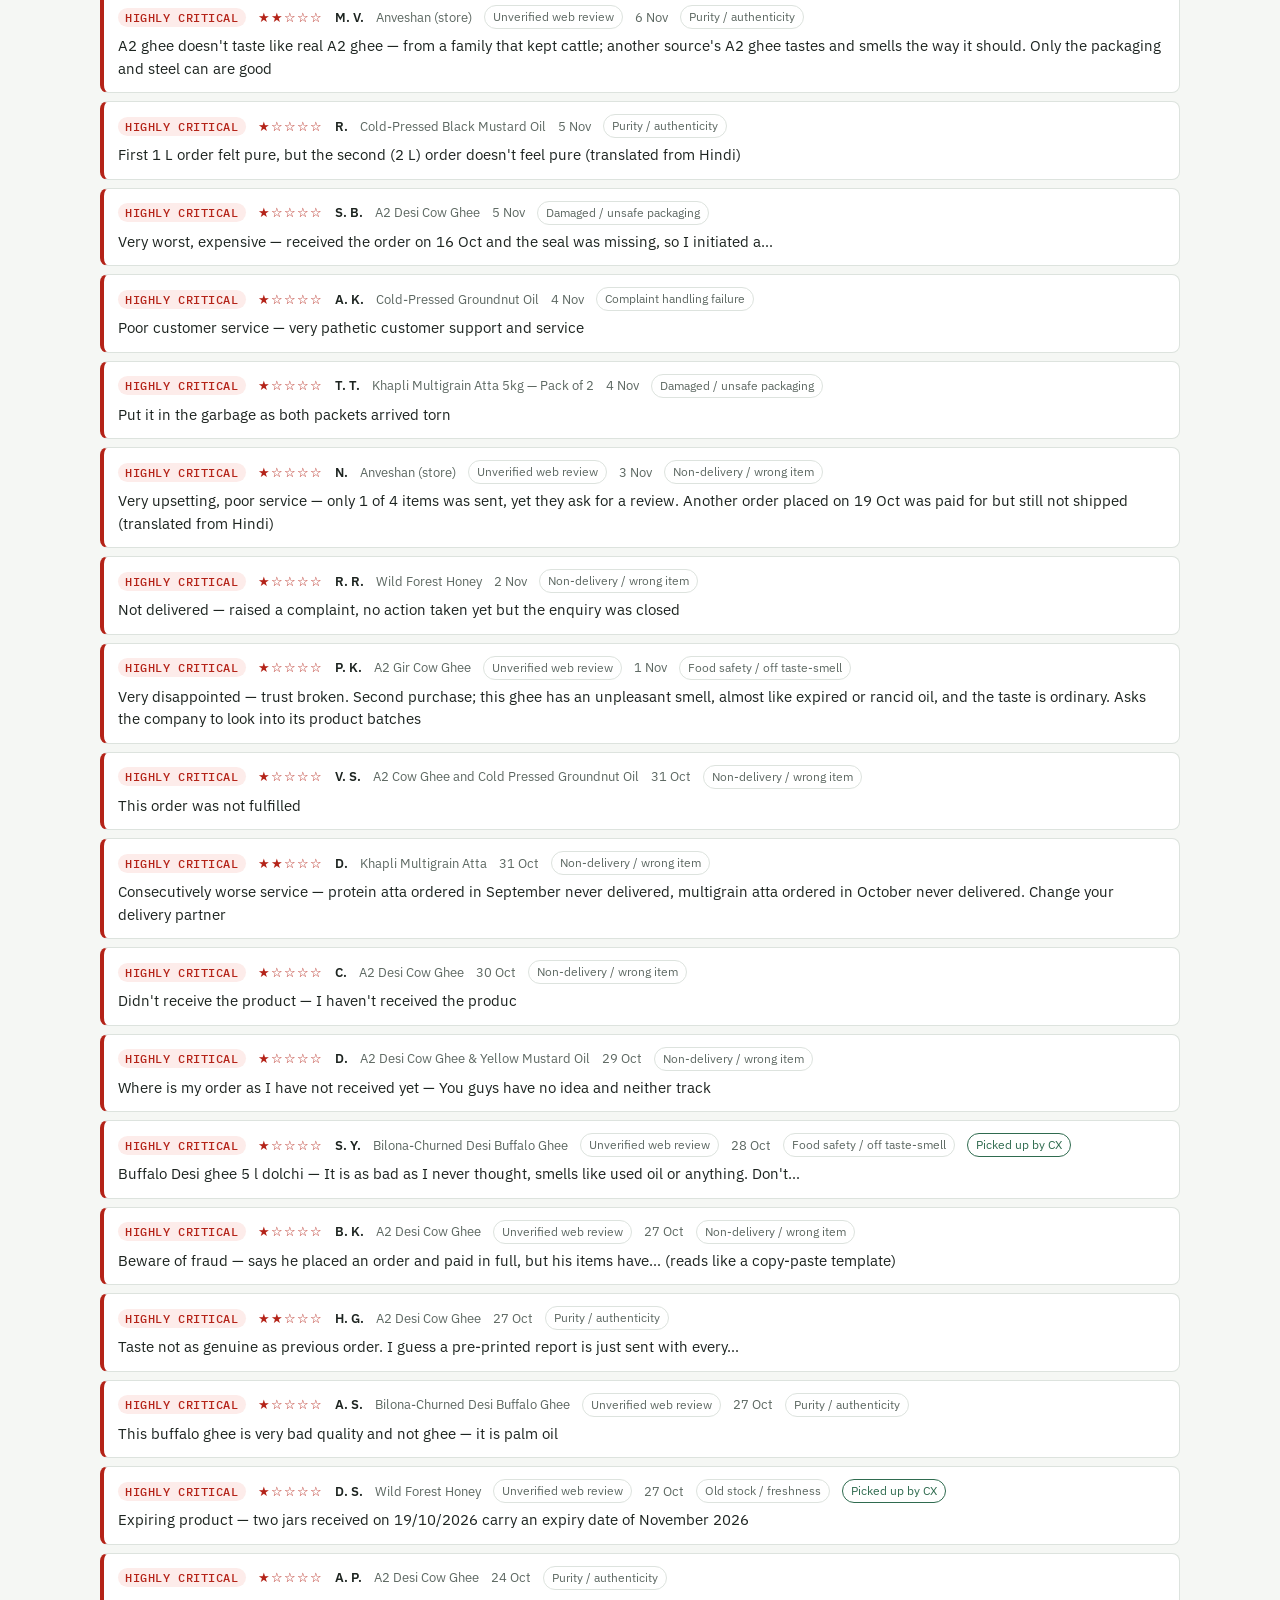
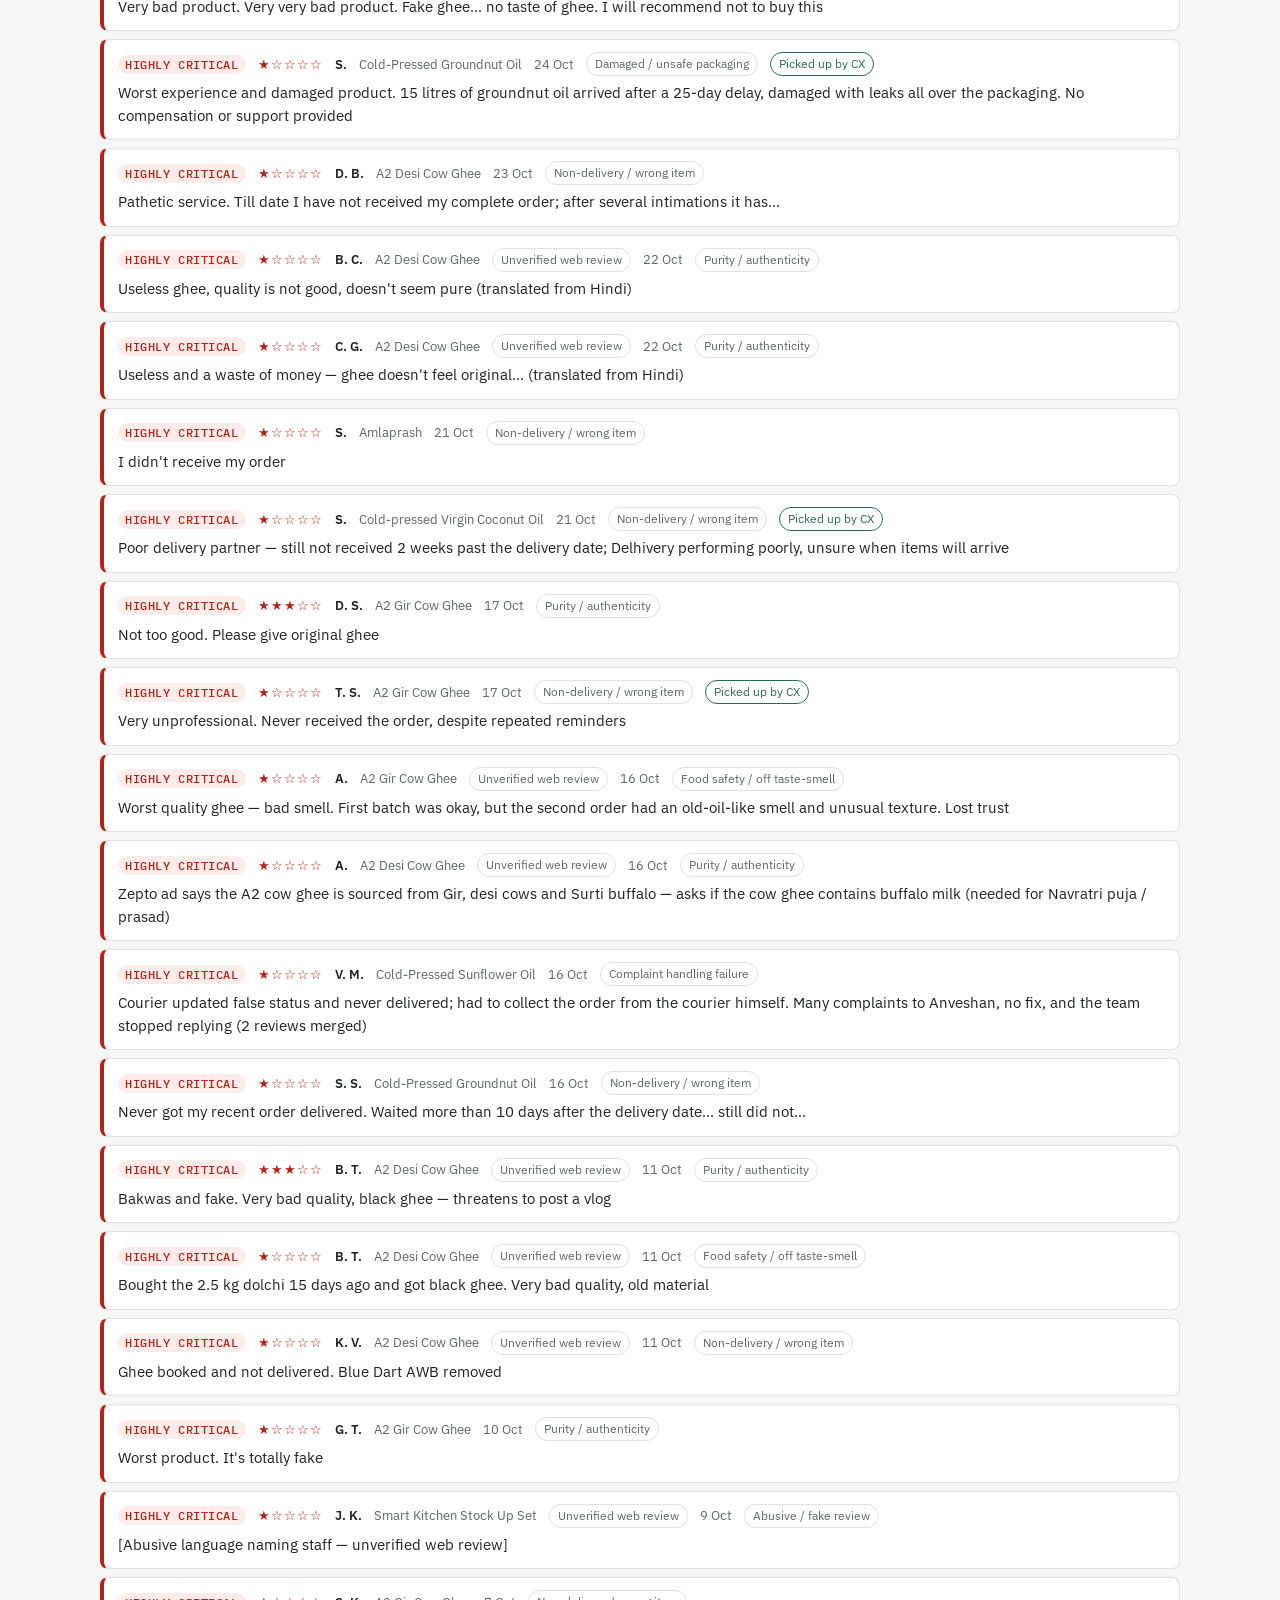
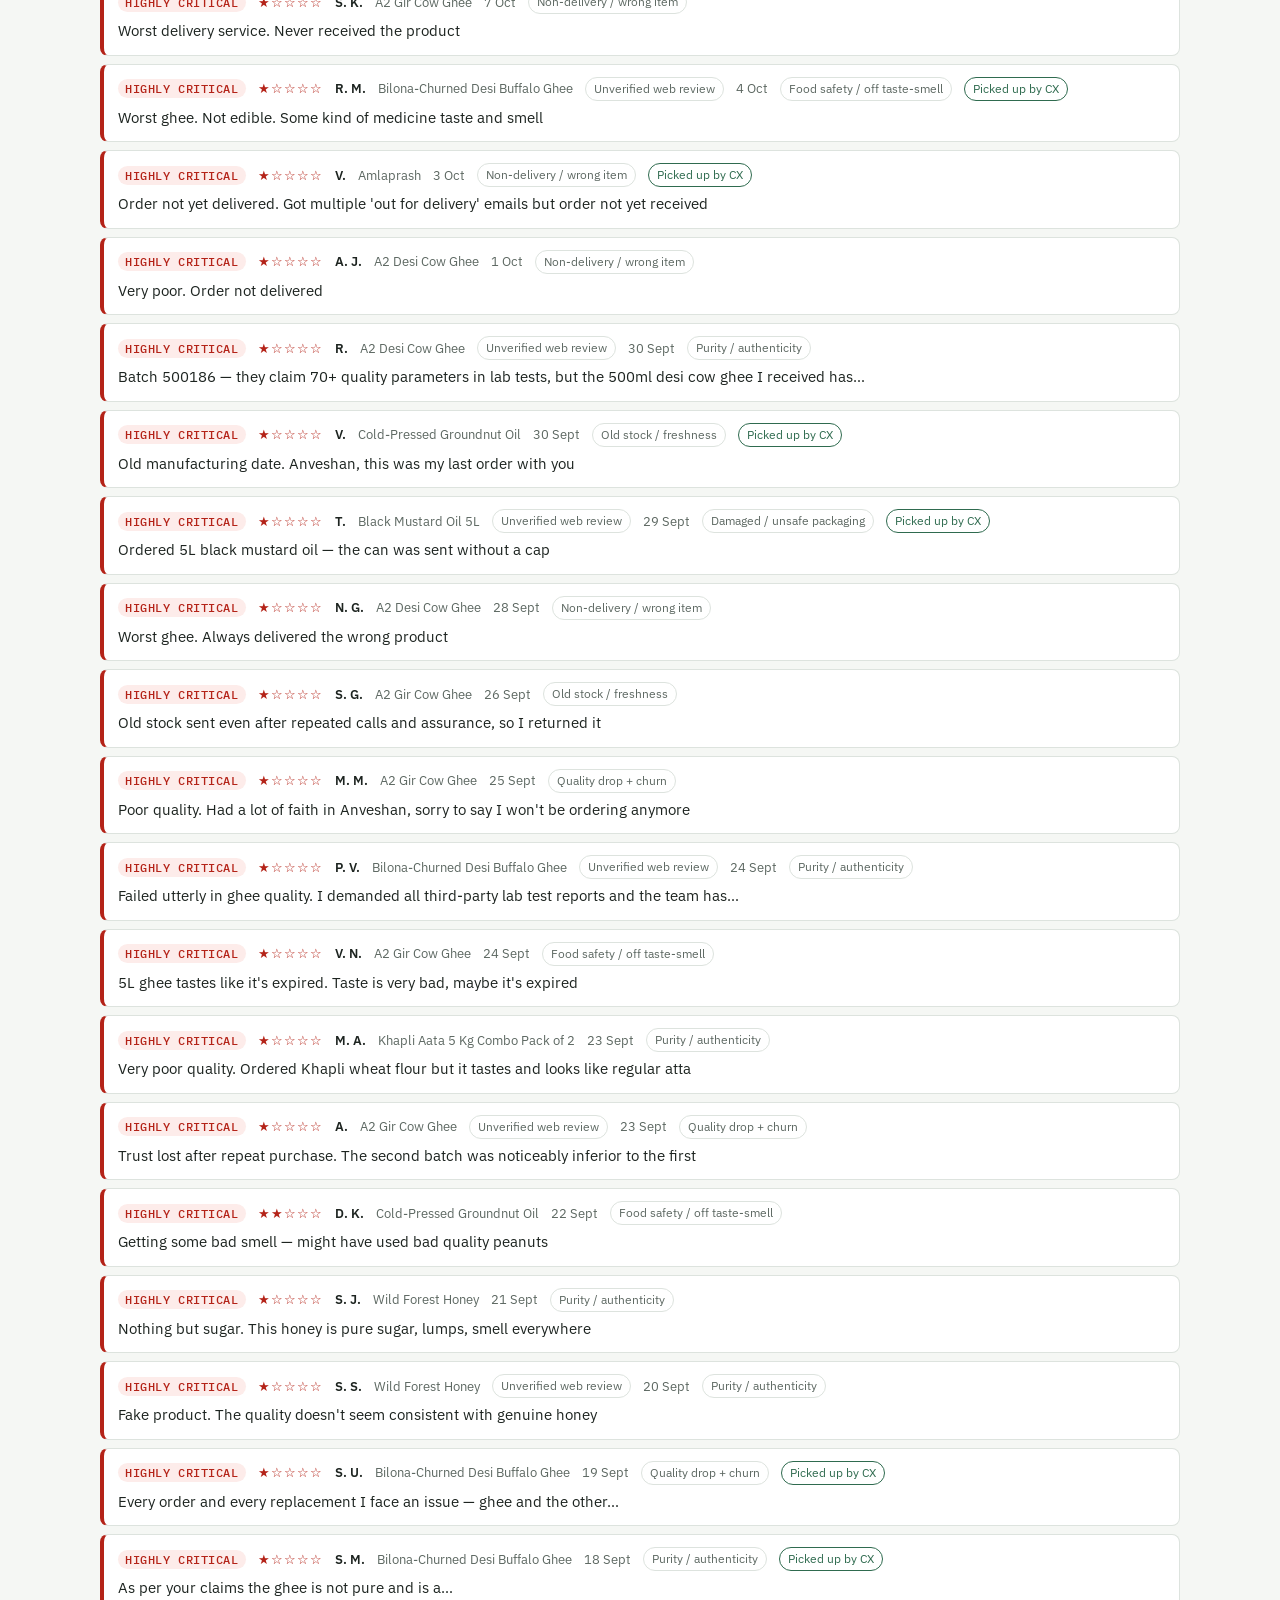
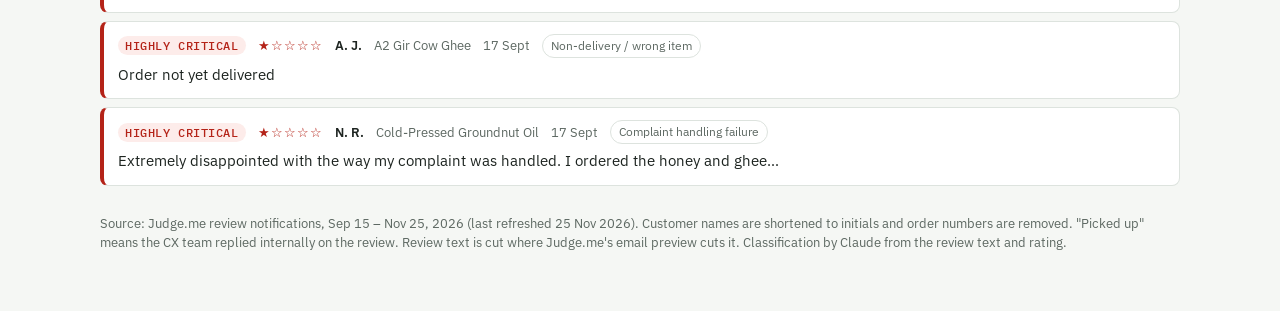
==== commit 0e32d954: "reviews: daily refresh 2026-11-25 (416 reviews, 7 new) Co-Authored-By: Claude Opus 5.5 <noreply@anth" ====
--- a/reviews/index.html
+++ b/reviews/index.html
@@ -87,7 +87,7 @@
 <header>
   <span class="eyebrow">Anveshan · D2C · Judge.me</span>
   <h1>Review Dashboard</h1>
-  <p class="sub">All <span class="num" id="total"></span> Judge.me reviews received from <span id="range"></span>, sorted into three buckets. <span class="num" id="newc"></span> arrived since the last refresh on 23 Nov (08:53) and are tagged New. Highly critical means food safety, purity, non-delivery, churn or abuse. Moderate means a fixable service or quality gripe. Generic means no actionable complaint.</p>
+  <p class="sub">All <span class="num" id="total"></span> Judge.me reviews received from <span id="range"></span>, sorted into three buckets. <span class="num" id="newc"></span> arrived since the last refresh on 24 Nov (08:53) and are tagged New. Highly critical means food safety, purity, non-delivery, churn or abuse. Moderate means a fixable service or quality gripe. Generic means no actionable complaint.</p>
 </header>
 
 <section class="buckets" id="buckets"></section>
@@ -118,422 +118,429 @@
   <div class="list" id="list"></div>
 </section>
 
-<footer>Source: Judge.me review notifications, Sep 15 – Nov 24, 2026 (last refreshed 24 Nov 2026). Customer names are shortened to initials and order numbers are removed. "Picked up" means the CX team replied internally on the review. Review text is cut where Judge.me's email preview cuts it. Classification by Claude from the review text and rating.</footer>
+<footer>Source: Judge.me review notifications, Sep 15 – Nov 25, 2026 (last refreshed 25 Nov 2026). Customer names are shortened to initials and order numbers are removed. "Picked up" means the CX team replied internally on the review. Review text is cut where Judge.me's email preview cuts it. Classification by Claude from the review text and rating.</footer>
 </div>
 
 <script>
 const RAW = [
-["2026-11-24T02:27:10Z","Customer",3,"Khapli Multigrain Atta","","Cold pressed multigrain atta — Good to have once it is fresh and warm after that roti becomes too hard ,","M","Product feedback (texture)","",0,1],
-["2026-11-23T16:37:23Z","K. K.",2,"Khapli Multigrain Atta","","Khapli multigrain atta — This Khapli Multi grain atta is not up to mark. Order deivery was alao","M","Taste / aroma below expectation","",0,1],
-["2026-11-23T12:38:41Z","V. C.",1,"Cold-Pressed Groundnut Oil","","","G","No comment","",0,1],
-["2026-11-23T12:07:20Z","V. V.",1,"Khapli Multigrain Atta","","Very late delivery — Took lot of time for delivery","M","Delivery delay / courier","",0,1],
-["2026-11-23T12:03:59Z","A. V.",2,"Khapli Multigrain Atta","","Average quality — Not find anything different than the others.","M","Taste / aroma below expectation","",0,1],
-["2026-11-23T11:40:37Z","V. K.",1,"A2 Desi Cow Ghee","","","G","No comment","",0,1],
-["2026-11-23T10:56:25Z","A.",3,"Cold-Pressed Khapli Atta","","Rate is very High","M","Price vs value","",0,1],
-["2026-11-23T08:17:58Z","R. H.",1,"Cold-Pressed Coconut Oil","","Feedback — Quality of products and packaging is very good. Please keep up the good work and deliver","G","Positive text, low star (mis-tap)","",0,1],
-["2026-11-23T05:45:39Z","N. V.",2,"A2 Gir Cow Ghee","","","G","No comment","",0,1],
-["2026-11-23T05:32:30Z","V. K.",1,"A2 Gir Cow Ghee","","order placed 2kg — order placed 2kg Gir cove ghee, but received 1qty gir + 1qty buffala ghee","H","Non-delivery / wrong item","",0,1],
-["2026-11-23T04:55:14Z","A. G.",1,"A2 Desi Cow Ghee","","Immunity booster","G","Positive text, low star (mis-tap)","",0,1],
-["2026-11-22T14:43:24Z","G. N.",1,"Assorted Gift Box","","Poor packaging — poor packaging","M","Packaging","",0,1],
-["2026-11-22T11:34:50Z","R. N.",3,"Khapli Multigrain Atta","","","G","No comment","",0,1],
-["2026-11-22T09:16:53Z","B.",2,"Cold-Pressed Groundnut Oil","","","G","No comment","",0,1],
-["2026-11-22T08:56:49Z","C. V.",1,"Khapli Multigrain Atta","","Not received till today — fake site, order not delivered till today","H","Non-delivery / wrong item","",0,1],
-["2026-11-22T07:42:12Z","K. R.",1,"Everyday Oils for Every Dish","","","G","No comment","",0,1],
-["2026-11-22T07:16:45Z","H.",1,"High Protein Atta","","The package delivery was delayed. Item - Mustard Oil was missing.. Disappointed and feel cheated…","H","Non-delivery / wrong item","",0,1],
-["2026-11-22T05:49:48Z","L. S.",1,"Wild Forest Honey","","Bad honey — its not pure honey.. Dont buy","H","Purity / authenticity","",0,1],
-["2026-11-22T05:01:18Z","Customer",1,"Cold-Pressed Groundnut Oil","","No value for money paid — used for Diwali fry food items and within 3 to 4 days it was smelling…","H","Food safety / off taste-smell","",0,1],
-["2026-11-22T04:04:58Z","M. T.",3,"Cold-Pressed Black Mustard Oil","","","G","No comment","",0,1],
-["2026-11-22T01:06:54Z","P. K.",3,"Khapli Multigrain Atta","","Quality","M","Other / unclear complaint","",0,1],
-["2026-11-22T00:58:42Z","S. O.",2,"Khapli Multigrain Atta","","Good quality","G","Positive text, low star (mis-tap)","",0,1],
-["2026-11-22T00:38:39Z","K.",3,"A2 Desi Cow Ghee and A2 Gir Ghee Combo","","Products are good, but back-end support is not easily reachable","M","Support reachability","",0,1],
-["2026-11-21T17:43:16Z","P. K.",2,"Cold-Pressed Groundnut Oil","","Bad packaging","M","Packaging","",0,1],
-["2026-11-21T15:35:14Z","S. P.",1,"Wild Forest Honey","","No reviews at all — repeat (second) order of 10 kg Khapli wheat flour placed some 22 days ago still not delivered","H","Non-delivery / wrong item","",0,1],
-["2026-11-21T14:35:27Z","B.",2,"Cold-Pressed Black Mustard Oil","","","G","No comment","",0,1],
-["2026-11-21T13:26:34Z","P.",1,"A2 Desi Cow Ghee","","","G","No comment","",0,1],
-["2026-11-21T13:02:18Z","S. R.",1,"Cold-Pressed Black Mustard Oil","","Very good","G","Positive text, low star (mis-tap)","",0,1],
-["2026-11-21T12:19:47Z","S.",1,"A2 Desi Cow Ghee","","","G","No comment","",0,1],
-["2026-11-21T10:08:19Z","S. K.",1,"Cold-Pressed Black Mustard Oil","","Oil was very good — the product was very good, good packaging","G","Positive text, low star (mis-tap)","",0,1],
-["2026-11-21T09:16:35Z","S.",2,"Cold-Pressed Black Mustard Oil","","Please keep checking your stocks for duplicacy — always keep rechecking your stocks at different…","H","Purity / authenticity","",0,1],
-["2026-11-21T06:33:00Z","A. D.",1,"Cold-Pressed Khapli Atta","","I still have not got my order — very sad on the part of such a big brand that they scam people…","H","Non-delivery / wrong item","",0,1],
-["2026-11-20T19:01:47Z","S. S.",1,"A2 Gir Cow Ghee","","Not satisfied — delivery was delayed, the packet arrived open with wheat flour all over the box, and the mfg date is August","H","Damaged / unsafe packaging","",0,1],
-["2026-11-20T18:24:51Z","J. V.",1,"Cold-Pressed Groundnut Oil","","Product not delivered","H","Non-delivery / wrong item","",0,1],
-["2026-11-20T17:12:37Z","M. P.",1,"Bilona-Churned Desi Buffalo Ghee","","Customer support is zero — the company has no customer care number and doesn't reply","H","Complaint handling failure","",0,1],
-["2026-11-20T15:37:54Z","H. T.",1,"Cold-Pressed Groundnut Oil","","Never received the product — worst customer care service","H","Non-delivery / wrong item","",0,1],
-["2026-11-20T13:40:05Z","S. J.",1,"DRY FRUIT PAAK TIN CAN","","Very happy — quality is very good","G","Positive text, low star (mis-tap)","",0,1],
-["2026-11-20T11:21:20Z","A.",1,"Bilona-Churned Desi Buffalo Ghee","","Don't like — sure the ghee is not pure","H","Purity / authenticity","",0,1],
-["2026-11-20T10:16:35Z","K.",2,"Cold-Pressed Black Sesame Oil","","Packing is good, but it is very different from the oil my parents get made…","M","Taste / aroma below expectation","",0,1],
-["2026-11-20T09:59:26Z","N.",1,"Bilona-Churned Desi Buffalo Ghee","","","G","No comment","",0,1],
-["2026-11-20T07:24:23Z","C. S.",1,"Cold-Pressed Black Mustard Oil","","Service not up to the mark — it's been a month and the order still hasn't been received","H","Non-delivery / wrong item","",0,1],
-["2026-11-20T07:06:39Z","Y. S.",2,"Cold-Pressed Khapli Atta","","Not that great in taste — rotis made from the atta are rough and not soft…","M","Product feedback (texture)","",0,1],
-["2026-11-20T05:17:47Z","B.",1,"Cold-Pressed Black Mustard Oil","","","G","No comment","",0,1],
-["2026-11-20T04:08:11Z","Customer",1,"A2 Desi Cow Ghee","","","G","No comment","",0,1],
-["2026-11-20T02:43:12Z","S. P.",1,"Cold-Pressed Khapli Atta","","Prepaid order not delivered in 20 days — communication is weak, delivery partners lazy; asks for a refund or delivery","H","Non-delivery / wrong item","",0,1],
-["2026-11-19T21:48:06Z","E. A.",1,"A2 Desi Cow Ghee","","Not delivered — was looking forward to tasting the product but it is still not delivered","H","Non-delivery / wrong item","",0,1],
-["2026-11-19T19:02:57Z","S. K.",1,"Khapli Multigrain Atta","","Product not yet received even after 25 days — worst courier service","H","Non-delivery / wrong item","",0,1],
-["2026-11-19T17:21:19Z","S. P.",1,"Khapli Multigrain Atta","","Zero after-sales service — 5 kg + 2 kg atta packs arrived damaged by rodents; requested support on WhatsApp and email and escalated to the nodal office, no response. Tells others to buy at their own risk","H","Complaint handling failure","",0,1],
-["2026-11-19T13:46:34Z","Customer",3,"Bilona-Churned Desi Buffalo Ghee","","Earlier ghee from Anveshan was very good, but the recent order bought in the 30% discount sale isn't the same quality — taste and aroma differ","M","Batch inconsistency (repeat buyer)","",0,1],
-["2026-11-19T13:38:45Z","P.",2,"Bilona-Churned Desi Buffalo Ghee","","Good product","G","Positive text, low star (mis-tap)","",0,1],
-["2026-11-19T13:08:48Z","A. A.",1,"Khapli Multigrain Atta","","Did not receive the product but asked to review it — more than a month, neither product nor refund received","H","Non-delivery / wrong item","",0,1],
-["2026-11-19T11:29:28Z","A. J.",1,"A2 Desi Cow Ghee","","Please give my refund back — still waiting for the refund after a month","H","Complaint handling failure","",0,1],
-["2026-11-19T08:36:25Z","P. S.",1,"Cold-Pressed Groundnut Oil","","","G","No comment","",0,1],
-["2026-11-19T07:59:48Z","U. M.",2,"Cold-Pressed Groundnut Oil","","","G","No comment","",0,1],
-["2026-11-19T06:47:22Z","R.",1,"Cold-Pressed Khapli Atta","","Excellent quality","G","Positive text, low star (mis-tap)","",0,1],
-["2026-11-19T04:42:30Z","G.",1,"Cold-Pressed Groundnut Oil","","","G","No comment","",0,1],
-["2026-11-19T02:43:38Z","S. B.",1,"Cold-Pressed Sunflower Oil","","Till now I have not received the order — asks for an update on when it will be delivered","H","Non-delivery / wrong item","",0,1],
-["2026-11-19T01:44:06Z","A. C.",1,"A2 Gir Cow Ghee","","Order is not fulfilled and I am still following up for delivery","H","Non-delivery / wrong item","",0,1],
-["2026-11-18T22:35:13Z","A. B.",1,"A2 Desi Cow Ghee","","Delayed delivery — haven't received the ghee order placed nearly a month ago","H","Non-delivery / wrong item","",0,1],
-["2026-11-18T18:40:13Z","R.",1,"Khapli Atta 5kg + Khapli Multigrain Atta 5kg — Pack of 2","","Good products but bad customer care and supply chain — returns and connecting with customer care is a tough job","H","Complaint handling failure","",0,1],
-["2026-11-18T15:01:39Z","P.",1,"Khapli Multigrain Atta","","Like an oasis in a desert — family loved it, will now order on a regular basis","G","Positive text, low star (mis-tap)","",0,1],
-["2026-11-18T14:37:33Z","N.",1,"Bilona-Churned Desi Buffalo Ghee","","Not good — feels like ₹500/kg ghee","M","Price vs value","",0,1],
-["2026-11-18T14:24:14Z","N. S.",2,"Khapli Multigrain Atta 5kg — Pack of 2","","Multigrain atta 5 kg packet delivered damaged and the 275 g honey was missing","H","Non-delivery / wrong item","",0,1],
-["2026-11-18T11:21:17Z","T. M.",1,"A2 Desi Cow Ghee","","","G","No comment","",0,1],
-["2026-11-18T08:31:05Z","N. S.",3,"A2 Desi Cow Ghee","","Ok — ghee is very dilute","M","Product feedback (texture)","",0,1],
-["2026-11-18T08:18:49Z","A. H.",1,"Cold-Pressed Coconut Oil","","Good & genuine product","G","Positive text, low star (mis-tap)","",0,1],
-["2026-11-18T07:02:44Z","S. D.",1,"High Protein Atta","","Pathetic customer support — ghee and other items weren't delivered for days with no update from the team; refunded only after repeated follow-ups","H","Complaint handling failure","",0,1],
-["2026-11-18T06:33:24Z","S. G.",1,"Fry & Finish Combo","","Not received my order — one month delay","H","Non-delivery / wrong item","",0,1],
-["2026-11-18T06:20:35Z","E. K.",1,"Everyday Oils for Every Dish","","Quality is good","G","Positive text, low star (mis-tap)","",0,1],
-["2026-11-18T06:10:50Z","A. G.",3,"Assorted Gift Box","","","G","No comment","",0,1],
-["2026-11-18T04:39:04Z","M. R.",1,"A2 Gir Cow Ghee","","Really fantastic taste","G","Positive text, low star (mis-tap)","",0,1],
-["2026-11-18T03:35:09Z","P. U.",2,"A2 Desi Cow Ghee","","Atta packets in the last order arrived torn, two spilling out. Complained and sent photos but no action was taken — completely dissatisfied with how complaints are handled","H","Complaint handling failure","",0,1],
-["2026-11-18T01:14:22Z","R. S.",1,"Cold-Pressed Yellow Mustard Oil","","It seems adulterated — has used Anveshan oils and ghee for a while, but quality has degraded significantly. Will not buy the oils in future","H","Purity / authenticity","",0,1],
-["2026-11-17T19:12:57Z","M. M.",1,"Khapli Aata 5 Kg Combo Pack of 2","","Unsatisfactory response & service — bags arrived rat-eaten and leaking; nobody bothering, long email procedures to raise the issue. Wants issues handled on WhatsApp/call like orders are","H","Damaged / unsafe packaging","",0,1],
-["2026-11-17T18:37:45Z","I. G.",1,"Bilona-Churned Desi Buffalo Ghee","","","G","No comment","",0,1],
-["2026-11-17T17:32:08Z","H. S.",1,"Bilona-Churned Desi Buffalo Ghee","","Good — very good","G","Positive text, low star (mis-tap)","",0,1],
-["2026-11-17T13:44:10Z","S.",1,"Bilona-Churned Desi Buffalo Ghee","","","G","No comment","",0,1],
-["2026-11-17T12:11:45Z","C. V.",1,"Wild Forest Honey","","","G","No comment","",0,1],
-["2026-11-17T12:01:51Z","J. B.",1,"Cold-Pressed Groundnut Oil","","Not value for money — bad product and bad service by the team, no response on the issue","H","Complaint handling failure","",0,1],
-["2026-11-17T11:23:20Z","L. P.",1,"Khapli Multigrain Atta","","Good product — quality & taste are super, but price-wise costly","M","Price vs value","",0,1],
-["2026-11-17T10:32:26Z","S. B.",3,"Khapli Multigrain Atta","","Good for hot chapatis — if you eat them later they dry out","M","Product feedback (texture)","",0,1],
-["2026-11-17T10:25:33Z","B. B.",1,"Cold-Pressed Black Mustard Oil","","Genuine mustard oil. Rich aroma","G","Positive text, low star (mis-tap)","",0,1],
-["2026-11-17T09:36:04Z","H. M.",1,"A2 Desi Cow Ghee","","Order still hasn't reached — not received even after 20 days","H","Non-delivery / wrong item","",0,1],
-["2026-11-17T09:09:12Z","A. S.",3,"Wild Forest Honey","","Quality average — there is no quality measure showing whether it's real wild honey or not","M","Product feedback (lab report request)","",0,1],
-["2026-11-17T06:54:54Z","G. R.",1,"Dry Fruit Paak Tin Can","","Order still pending since 5 Nov 2026 — asks why it hasn't been delivered till date","H","Non-delivery / wrong item","",0,1],
-["2026-11-17T04:59:11Z","C. P.",2,"A2 Gir Cow Ghee","","Has been using this ghee for some time and found it up to the mark","G","Positive text, low star (mis-tap)","",0,1],
-["2026-11-17T03:39:46Z","R.",1,"Bilona-Churned Desi Buffalo Ghee","","Overpriced, fake-quality ghee — the 2.5 L felt like Dalda, not pure ghee. Complained twice by email but tickets were closed unsolved. Never buying again; tells others to check reviews first","H","Purity / authenticity","",0,0],
-["2026-11-17T03:17:31Z","P.",1,"A2 Gir Cow Ghee","","Didn't find it authentic — not worth the price as we didn't find it pure","H","Purity / authenticity","",0,1],
-["2026-11-17T03:17:29Z","S. D.",1,"Cold-Pressed Groundnut Oil","","Poor packaging","M","Packaging","",0,1],
-["2026-11-17T02:44:37Z","P. D.",1,"Cold-Pressed Groundnut Oil","","No delivery — Xpressbees doesn't attempt door delivery but marks it 'delivery not done'. Not received even after 3 weeks; asks to change the delivery agency","H","Non-delivery / wrong item","",0,1],
-["2026-11-16T18:59:41Z","R. B.",1,"A2 Desi Cow Ghee and A2 Gir Ghee Combo","","","G","No comment","",0,1],
-["2026-11-16T15:58:52Z","S. A.",1,"A2 Gir Cow Ghee","","Parcel not received yet — paid 20 days ago and still not delivered","H","Non-delivery / wrong item","",0,1],
-["2026-11-16T15:56:14Z","S. J.",1,"Cold-Pressed Groundnut Oil","","","G","No comment","",0,1],
-["2026-11-16T14:43:51Z","S. L.",1,"Cold-Pressed Black Mustard Oil","","","G","No comment","",0,1],
-["2026-11-16T13:25:45Z","D.",1,"A2 Desi Cow Ghee","","","G","No comment","",0,1],
-["2026-11-16T13:14:01Z","V. A.",1,"Cold-Pressed Black Mustard Oil","","Delivery issue — unpredictable delivery despite a stated delivery date","M","Delivery delay / courier","",0,1],
-["2026-11-16T10:59:01Z","H.",1,"Cold-Pressed Khapli Atta","","Atta was infested; customer support very bad, response time too long, taking forever to exchange it for a fresh batch","H","Food safety / off taste-smell","",0,1],
-["2026-11-16T07:35:03Z","R.",1,"Cold-Pressed Groundnut Oil","","Best choice — quality-wise it is good and worth it","G","Positive text, low star (mis-tap)","",0,1],
-["2026-11-16T07:32:21Z","N. O.",3,"Khapli Multigrain Atta","","","G","No comment","",0,1],
-["2026-11-16T06:11:11Z","A. B.",1,"Cold-Pressed Groundnut Oil","","The oil has a stale smell — returning the 2nd packed box of groundnut oil","H","Food safety / off taste-smell","",0,1],
-["2026-11-16T05:55:13Z","R.",3,"Wild Forest Honey","","Quality not consistent — first purchase was good, but the Diwali-offer batch was not","M","Batch inconsistency (repeat buyer)","",0,1],
-["2026-11-16T05:54:26Z","D.",1,"Bilona-Churned Desi Buffalo Ghee","","Never received the order — the delivery guy only called once","H","Non-delivery / wrong item","",0,1],
-["2026-11-16T05:40:14Z","S. M.",1,"High Protein Atta","","Protein atta is good — no more indigestion or acidity since I started this atta","G","Positive text, low star (mis-tap)","",0,1],
-["2026-11-16T05:29:59Z","P. M.",1,"Bilona-Churned Desi Buffalo Ghee","","Product not received yet, but being asked for a review; no response to the concern and no refund — send the product or refund","H","Non-delivery / wrong item","",0,1],
-["2026-11-16T04:39:28Z","U.",2,"Assorted Gift Box","","Bad quality box — not worth the items for the price, and the box quality was too poor to use as a gift","M","Price vs value","",0,1],
-["2026-11-16T04:37:24Z","S. R.",1,"Cold-Pressed Groundnut Oil","","Wood-pressed groundnut oil — excellent item, good aroma and taste","G","Positive text, low star (mis-tap)","",0,1],
-["2026-11-16T04:27:24Z","N.",1,"Cold-Pressed Black Sesame Oil","","Worst delivery experience — parcel left with security without address, oil leaked from a bottle; promised call-back never came, then asked for an unboxing video of a spilling package. Will not order again","H","Complaint handling failure","",0,1],
-["2026-11-15T12:35:45Z","J. R.",1,"A2 Gir Cow Ghee","","","G","No comment","",0,1],
-["2026-11-15T12:12:26Z","U. N.",3,"A2 Desi Cow Ghee","","Average product — bought this before and loved the scent, but this latest batch has no fragrance at all","M","Batch inconsistency (repeat buyer)","",0,1],
-["2026-11-15T11:44:05Z","Customer",2,"A2 Gir Cow Ghee","","","G","No comment","",0,1],
-["2026-11-15T11:38:57Z","S. S.",2,"A2 Desi Cow Ghee","","","G","No comment","",0,1],
-["2026-11-15T08:53:39Z","S. S.",2,"A2 Gir Cow Ghee","","Good taste comes from purity","M","Other / unclear complaint","",0,1],
-["2026-11-15T08:34:16Z","A. G.",1,"Cold-Pressed Groundnut Oil","","Pathetic delivery service — you never fulfilled my order. Twice it was cancelled.","H","Non-delivery / wrong item","",0,1],
-["2026-11-15T08:09:52Z","S. D.",1,"Cold-Pressed Groundnut Oil","","Ordered a 15L oil can, never delivered. Almost a month of daily 'out for delivery' then 'delivery failed'. Will never recommend buying from the website…","H","Non-delivery / wrong item","",0,1],
-["2026-11-15T07:49:25Z","R.",1,"Wild Forest Honey","","Excellent","G","Positive text, low star (mis-tap)","",0,1],
-["2026-11-15T07:00:24Z","S.",3,"Bilona-Churned Desi Buffalo Ghee","","","G","No comment","",0,1],
-["2026-11-15T05:54:33Z","A. P.",3,"A2 Desi Cow Ghee","","Ghee — average, don't know about purity","M","Taste / aroma below expectation","",0,1],
-["2026-11-14T18:05:32Z","A. P.",1,"Bilona-Churned Desi Buffalo Ghee","","Received damaged ghee bottle — no answer, no refund. Last 2 orders, 1 kg ghee wasted…","H","Damaged / unsafe packaging","",0,1],
-["2026-11-14T17:16:49Z","J.",1,"Cold-Pressed Black Mustard Oil","","Poor management — what feedback should I give you? I have neither received the cold-pressed oil…","H","Non-delivery / wrong item","",0,1],
-["2026-11-14T13:37:01Z","H. X.",1,"Bilona-Churned Desi Buffalo Ghee","","Review on ghee — there is no aroma or taste","M","Taste / aroma below expectation","",0,1],
-["2026-11-14T12:02:20Z","D. A.",1,"A2 Desi Cow Ghee","","Cow ghee — I use it for my daily havan. Excellent product. Jai Gau Mata","G","Positive text, low star (mis-tap)","",0,1],
-["2026-11-14T11:43:02Z","S.",1,"A2 Desi Cow Ghee","","I was charged extra. Even with offers the price was way too high compared to other platforms…","M","Price parity vs quick-commerce","",0,1],
-["2026-11-14T11:29:34Z","S. K.",1,"Cold-Pressed Khapli Atta","","Non-receipt of item — I have not yet received my ordered item","H","Non-delivery / wrong item","",0,1],
-["2026-11-14T09:57:23Z","G. O.",1,"Bilona-Churned Desi Buffalo Ghee","","","G","No comment","",0,1],
-["2026-11-14T06:29:51Z","C. S.",1,"Bilona-Churned Desi Buffalo Ghee","","Quality issue — on opening the jar, a layer of yellowish ghee was floating over white-coloured ghee. It looks like the ghee is adulterated.","H","Purity / authenticity","",0,1],
-["2026-11-14T05:45:48Z","S. J.",1,"Cold-Pressed Khapli Atta","","Good taste — quality and taste both are good. Thanks Anveshan","G","Positive text, low star (mis-tap)","",0,1],
-["2026-11-14T05:20:51Z","A. S.",1,"Cold-Pressed Groundnut Oil","","Worst delivery partners — order marked fulfilled but never received even after multiple chases. \"So no more Anveshan now.\"","H","Non-delivery / wrong item","",0,1],
-["2026-11-13T16:54:26Z","R.",1,"Bilona-Churned Desi Buffalo Ghee","","Nice product","G","Positive text, low star (mis-tap)","",0,1],
-["2026-11-13T16:27:17Z","A.",3,"A2 Gir Cow Ghee","","It tasted good — but is there any lab report indicating which pesticide was used, or not?","M","Product feedback (lab report request)","",0,1],
-["2026-11-13T14:32:43Z","M. K.",3,"A2 Desi Cow Ghee","","Quality of ghee — taste of ghee is a little bit sour","H","Food safety / off taste-smell","",0,1],
-["2026-11-13T13:20:39Z","M.",1,"A2 Gir Cow Ghee","","Scammed — first order (for Diwali) stuck in district 5 days, never delivered; second order low quality, reverse pickup never came; asked for refund + compensation, nobody replied. Regretting buying again from Anveshan","H","Complaint handling failure","",0,1],
-["2026-11-13T12:15:32Z","A. V.",1,"A2 Gir Cow Ghee","","Not satisfied — no lab test report provided with my ghee. Quality is like made directly from cream, not by the traditional bilona method","H","Purity / authenticity","",0,1],
-["2026-11-13T07:44:38Z","J. M.",1,"Wild Forest Honey","","Order not received at all. Refund only after follow-ups; no accountability taken. Advises others to order only on COD","H","Non-delivery / wrong item","",0,1],
-["2026-11-13T06:32:07Z","H. P.",1,"High Protein Atta","","","G","No comment","",0,1],
-["2026-11-13T06:01:56Z","Customer",1,"Khapli Multigrain Atta 5kg — Pack of 2","","Very bad experience (second time, and again) — serious problem with delivery, monitoring and updates. Customer service gives standard phrases and doesn't read or react","H","Complaint handling failure","",0,1],
-["2026-11-13T05:08:35Z","K. R.",1,"Bilona-Churned Desi Buffalo Ghee","","Ghee with pungent smell — asked for replacement or refund, but no response","H","Food safety / off taste-smell","",0,1],
-["2026-11-13T04:16:17Z","A.",2,"High Protein Atta","","","G","No comment","",0,1],
-["2026-11-13T02:54:33Z","V. N.",1,"Wild Forest Honey","","","G","No comment","",0,1],
-["2026-11-13T01:59:20Z","S. M.",2,"Cold-Pressed Groundnut Oil","","Oil looks to be aged — expected good oil quality but when the…","H","Old stock / freshness","",0,1],
-["2026-11-12T16:56:51Z","D. J.",1,"A2 Desi Cow Ghee","","","G","No comment","",0,1],
-["2026-11-12T11:07:15Z","S. C.",1,"A2 Gir Cow Ghee","","","G","No comment","",0,1],
-["2026-11-12T10:23:01Z","R.",1,"Cold-Pressed Groundnut Oil","","Didn't receive the item yet","H","Non-delivery / wrong item","",0,1],
-["2026-11-12T09:16:27Z","P. P.",2,"Cold-Pressed Groundnut Oil","","Worst product. Complicated. (updated review, 2★)","M","Other / unclear complaint","",0,1],
-["2026-11-12T08:04:42Z","P.",2,"Wild Forest Honey","","Great honey, smell is great, but it feels a little sweeter — as if it's sweetened","H","Purity / authenticity","",0,1],
-["2026-11-12T07:01:02Z","S.",1,"Wild Forest Honey","","","G","No comment","",0,1],
-["2026-11-12T07:00:52Z","B.",1,"Cold-Pressed Groundnut Oil","","Experiencing bad odour — white sticky substance over the surface of the oil when taken out for…","H","Food safety / off taste-smell","",0,1],
-["2026-11-12T05:12:13Z","Customer",2,"Cold-Pressed Groundnut Oil","","Smelling a lot — don't know why it's giving a foul smell","H","Food safety / off taste-smell","",0,1],
-["2026-11-12T02:39:46Z","A.",3,"Cold-Pressed Sunflower Oil","","5L can is difficult to pour — faulty spout, oil spills when pouring","M","Packaging","",0,1],
-["2026-11-12T02:25:58Z","N. P.",2,"Cold-Pressed Groundnut Oil","","Product is of good quality; only dissatisfaction is that it leaked when received","M","Packaging","",0,1],
-["2026-11-12T01:52:40Z","Customer",1,"A2 Desi Cow Ghee","","Oil is good — bought gingelly, coconut and groundnut oil and ghee too; all products are awesome","G","Positive text, low star (mis-tap)","",0,1],
-["2026-11-12T01:44:54Z","R.",1,"A2 Desi Cow Ghee","","","G","No comment","",0,1],
-["2026-11-11T16:03:14Z","B.",1,"Bilona-Churned Desi Buffalo Ghee","","Bad product, worst support — received Bilona ghee with a bad smell","H","Food safety / off taste-smell","",0,1],
-["2026-11-11T15:49:25Z","A. M.",2,"Khapli Aata 5 Kg Combo Pack of 2","","Not sure if it's the real khapli variety — it's finely ground","H","Purity / authenticity","",0,1],
-["2026-11-11T12:13:04Z","H.",2,"Cold-Pressed Black Sesame Oil","","","G","No comment","",0,1],
-["2026-11-11T09:22:51Z","H. K.",3,"Khapli Aata 5 Kg Combo Pack of 2","","Tin is leaking (\"teen leak ho rha hai\")","M","Packaging","",0,1],
-["2026-11-11T07:05:01Z","S. S.",1,"A2 Desi Cow Ghee","","","G","No comment","",0,1],
-["2026-11-11T02:20:43Z","R. D.",1,"Bilona-Churned Desi Buffalo Ghee","","","G","No comment","",0,1],
-["2026-11-10T20:00:04Z","S.",1,"Khapli Multigrain Atta","","Don't buy — says the brand is cheating: claims lab testing but doesn't provide any reports","H","Purity / authenticity","",0,1],
-["2026-11-10T16:22:11Z","S.",1,"Cold-Pressed Black Mustard Oil","","","G","No comment","",0,1],
-["2026-11-10T14:32:39Z","H. P.",1,"Cold-Pressed Black Mustard Oil","","Damaged product received","H","Damaged / unsafe packaging","",0,1],
-["2026-11-10T14:27:28Z","S. W.",1,"Cold-Pressed Coconut Oil","","Unreliable delivery — one out of two deliveries not received yet","H","Non-delivery / wrong item","",0,1],
-["2026-11-10T10:28:59Z","D. P.",3,"Bilona-Churned Desi Buffalo Ghee","","Buffalo ghee purity not up to the mark","H","Purity / authenticity","",0,1],
-["2026-11-10T08:53:55Z","B. K.",3,"Cold-Pressed Groundnut Oil","","Product is extremely good, but delivery service is extremely poor","M","Delivery delay / courier","",0,1],
-["2026-11-10T04:21:02Z","Customer",1,"Bilona-Churned Desi Buffalo Ghee","","Very good quality and aroma too good","G","Positive text, low star (mis-tap)","",0,1],
-["2026-11-09T15:45:24Z","N. K.",2,"A2 Desi Cow Ghee","","Very average — nothing special for the price paid; not better than regular Amul or Mother Dairy ghee. No Bilona-method aroma","M","Price vs value","",0,1],
-["2026-11-09T05:42:37Z","A. M.",1,"Khapli Aata 5 Kg Combo Pack of 2","","Delivery issues — courier delivered the product in very poor condition and one of the packets was bitten open by rats","H","Damaged / unsafe packaging","",0,1],
-["2026-11-09T05:34:43Z","G.",1,"Cold-Pressed Groundnut Oil","","Ordered two 1-litre units but received only one. Multiple complaints and follow-ups, no resolution — expects reliable service from a premium-priced brand","H","Non-delivery / wrong item","",0,1],
-["2026-11-09T04:37:10Z","R.",1,"Bilona-Churned Desi Buffalo Ghee","","Pathetic quality this time — feels more like oil than ghee. Not ordering again","H","Purity / authenticity","",0,1],
-["2026-11-08T19:53:44Z","R. S.",3,"Cold-Pressed Groundnut Oil","","Your product was good but the delivery was very disappointing — if you don't work on your…","M","Delivery delay / courier","",0,1],
-["2026-11-08T17:07:47Z","S. V.",3,"Khapli Multigrain Atta","","Pricing is very high to afford. Taste and softness are up to the mark","M","Price vs value","",0,1],
-["2026-11-08T14:00:01Z","S. S.",3,"A2 Cow Ghee and Cold Pressed Groundnut Oil","","Delivery delay","M","Delivery delay / courier","",0,1],
-["2026-11-08T12:37:11Z","C.",3,"A2 Gir Cow Ghee","","Best tasting ghee in the market — was disappointed with the delay of my order, but when it arrived I was…","M","Delivery delay / courier","",0,1],
-["2026-11-08T09:44:06Z","S.",1,"Bilona-Churned Desi Buffalo Ghee","","Bakwas (useless) product — tried the buffalo ghee and it tasted adulterated; when I… (translated from Hindi)","H","Purity / authenticity","",0,1],
-["2026-11-08T09:28:29Z","M.",1,"Khapli Multigrain Atta","","","G","No comment","",0,1],
-["2026-11-08T06:39:10Z","R. S.",1,"A2 Desi Cow Ghee","","Good product","G","Positive text, low star (mis-tap)","",0,1],
-["2026-11-07T15:02:20Z","A.",1,"Cold-Pressed Coconut Oil","","Excellent","G","Positive text, low star (mis-tap)","",0,1],
-["2026-11-07T10:21:41Z","A. S.",1,"A2 Desi Cow Ghee","","Bad smell and chemical product. Very bad quality — only the dolchi (tin) is good","H","Food safety / off taste-smell","",0,0],
-["2026-11-07T10:16:28Z","B. S.",1,"A2 Desi Cow Ghee","","Very bad quality. Fake and old material","H","Purity / authenticity","",0,0],
-["2026-11-07T09:01:54Z","D. J.",1,"Cold-Pressed Groundnut Oil","","Great. Good aroma and texture","G","Positive text, low star (mis-tap)","",0,1],
-["2026-11-07T08:48:48Z","S. G.",1,"A2 Desi Cow Ghee","","Worst ever experience — order two or more and they send either one or nothing. No customer support, you can't call them","H","Non-delivery / wrong item","",0,1],
-["2026-11-07T05:45:55Z","K. M.",1,"Cold-Pressed Coconut Oil","","A one — using Anveshan products for 3–4 years and recommends them to all friends and relatives, thanks (translated from Hindi)","G","Positive text, low star (mis-tap)","",0,1],
-["2026-11-07T05:39:38Z","R. G.",1,"Cold-Pressed Yellow Mustard Oil","","V poor. No delivery.. no refund.. u guys cheated","H","Non-delivery / wrong item","",0,1],
-["2026-11-07T05:19:00Z","R. K.",1,"A2 Gir Cow Ghee","","Order not delivered properly — repeated follow-ups and complaints about the Delhivery parcel, then a feedback request 20 days after fulfilment. Seriously affected trust; asks for an investigation and a response","H","Complaint handling failure","",0,1],
-["2026-11-07T02:47:19Z","S. P.",1,"Cold-Pressed Groundnut Oil","","Good","G","Positive text, low star (mis-tap)","",0,1],
-["2026-11-06T18:35:13Z","H.",1,"A2 Desi Cow Ghee","","","G","No comment","",0,1],
-["2026-11-06T16:25:36Z","L. S.",3,"A2 Desi Cow Ghee and A2 Gir Ghee Combo","","","G","No comment","",0,1],
-["2026-11-06T13:44:35Z","B. M.",1,"Cold-Pressed Black Mustard Oil","","Good packing and material, so good. Awesome","G","Positive text, low star (mis-tap)","",0,1],
-["2026-11-06T12:05:23Z","M. V.",2,"Anveshan (store)","","A2 ghee doesn't taste like real A2 ghee — from a family that kept cattle; another source's A2 ghee tastes and smells the way it should. Only the packaging and steel can are good","H","Purity / authenticity","",0,0],
-["2026-11-06T10:52:00Z","S.",3,"Cold-pressed Virgin Coconut Oil","","Packaging — when ordering 2 bottles, the two are always packed in reverse directions; openings should face the same way to avoid spillage","M","Packaging","",0,1],
-["2026-11-06T10:06:26Z","C. P.",1,"Khapli Multigrain Atta","","Multigrain Atta!!! Good product!!! Must try","G","Positive text, low star (mis-tap)","",0,1],
-["2026-11-05T17:52:06Z","B.",1,"Amlaprash","","Really loved it. Taste good, not too sweet","G","Positive text, low star (mis-tap)","",0,1],
-["2026-11-05T15:23:41Z","A. P.",1,"Anveshan (store)","","If you can't manage your logistics you shouldn't be taking orders. Disappointing experience","M","Delivery delay / courier","",0,0],
-["2026-11-05T10:41:10Z","R.",1,"Cold-Pressed Black Mustard Oil","","First 1 L order felt pure, but the second (2 L) order doesn't feel pure (translated from Hindi)","H","Purity / authenticity","",0,1],
-["2026-11-05T09:20:09Z","N.",1,"Cold-Pressed Coconut Oil","","Great quality","G","Positive text, low star (mis-tap)","",0,1],
-["2026-11-05T07:14:11Z","R. R.",1,"A2 Gir Cow Ghee","","Ghee is very good and the flavour is also very nice, I like it very much","G","Positive text, low star (mis-tap)","",0,1],
-["2026-11-04T20:07:53Z","S. B.",1,"A2 Desi Cow Ghee","","Very worst, expensive — received the order on 16 Oct and the seal was missing, so I initiated a…","H","Damaged / unsafe packaging","",0,1],
-["2026-11-04T18:25:13Z","A. K.",1,"Cold-Pressed Groundnut Oil","","Poor customer service — very pathetic customer support and service","H","Complaint handling failure","",0,1],
-["2026-11-04T17:43:48Z","C.",1,"Cold-Pressed Khapli Atta","","","G","No comment","",0,1],
-["2026-11-04T09:20:49Z","A. P.",1,"Khapli Multigrain Atta 5kg — Pack of 2","","Bad quality this time — doesn't look like multigrain; it's whiter and finer now. The previous ones were good","M","Batch inconsistency (repeat buyer)","",0,1],
-["2026-11-04T04:23:03Z","S. K.",1,"A2 Desi Cow Ghee","","Excellent — My daughter feels good eating it, like home-made ghee","G","Positive text, low star (mis-tap)","",1,1],
-["2026-11-04T03:23:12Z","T. T.",1,"Khapli Multigrain Atta 5kg — Pack of 2","","Put it in the garbage as both packets arrived torn","H","Damaged / unsafe packaging","",0,1],
-["2026-11-03T13:59:07Z","C.",1,"Anveshan (store)","","Bad service","M","Other / unclear complaint","",0,0],
-["2026-11-03T12:59:26Z","N.",1,"Anveshan (store)","","Very upsetting, poor service — only 1 of 4 items was sent, yet they ask for a review. Another order placed on 19 Oct was paid for but still not shipped (translated from Hindi)","H","Non-delivery / wrong item","",0,0],
-["2026-11-03T10:46:47Z","D. D.",1,"A2 Desi Cow Ghee","","","G","No comment","",0,1],
-["2026-11-03T06:15:07Z","Customer",1,"A2 Desi Cow Ghee","","Many issues regarding service","M","Other / unclear complaint","",0,1],
-["2026-11-02T09:20:35Z","R. R.",1,"Wild Forest Honey","","Not delivered — raised a complaint, no action taken yet but the enquiry was closed","H","Non-delivery / wrong item","",0,1],
-["2026-11-02T09:01:25Z","S.",2,"A2 Gir Cow Ghee","","Price difference — why is Gir cow ghee priced differently on Amazon vs the Anveshan website? Amazon is selling for…","M","Price parity vs quick-commerce","",0,0],
-["2026-11-02T06:50:36Z","A. R.",2,"A2 Gir Cow Ghee","","","G","No comment","",0,1],
-["2026-11-01T13:55:26Z","S.",1,"Cold-Pressed Khapli Atta","","","G","No comment","",0,1],
-["2026-11-01T07:45:49Z","A.",1,"Cold-Pressed Groundnut Oil","","Groundnut Oil — Very nice product. I love aroma of groundnut oil while the food is cooked in it.","G","Positive text, low star (mis-tap)","",0,1],
-["2026-11-01T05:10:46Z","A.",1,"Wild Forest Honey","","Ghee tasted awsome! Lucky to have Anveshan Ghee and Forest Honey","G","Positive text, low star (mis-tap)","",0,1],
-["2026-10-31T20:01:33Z","P. K.",1,"A2 Gir Cow Ghee","","Very disappointed — trust broken. Second purchase; this ghee has an unpleasant smell, almost like expired or rancid oil, and the taste is ordinary. Asks the company to look into its product batches","H","Food safety / off taste-smell","",0,0],
-["2026-10-31T19:02:57Z","M. K.",3,"Cold-pressed Virgin Coconut Oil","","Cold compressed oil — Good and satisfied","G","Positive text, low star (mis-tap)","",0,1],
-["2026-10-31T14:28:42Z","R. P.",1,"Cold-Pressed Groundnut Oil","","","G","No comment","",0,1],
-["2026-10-31T07:39:47Z","V. S.",1,"A2 Cow Ghee and Cold Pressed Groundnut Oil","","This order was not fulfilled","H","Non-delivery / wrong item","",0,1],
-["2026-10-31T06:40:08Z","B. K.",3,"The Powerful Paanch Set","","Product is good, but delivery service is the major problem. If I consider plainly the product, it is 5 star, but…","M","Delivery delay / courier","",0,0],
-["2026-10-31T06:38:45Z","C. K.",3,"Cold-Pressed Groundnut Oil","","It's average","M","Other / unclear complaint","",0,1],
-["2026-10-31T06:16:06Z","Customer",1,"A2 Desi Cow Ghee","","No update on order — app shows only the order-confirmation date. Even after 10 days no response. Very poor service…","M","Order status / WISMO","",0,0],
-["2026-10-31T06:07:28Z","D.",2,"Khapli Multigrain Atta","","Consecutively worse service — protein atta ordered in September never delivered, multigrain atta ordered in October never delivered. Change your delivery partner","H","Non-delivery / wrong item","",0,1],
-["2026-10-31T03:06:11Z","N. K.",1,"Bilona-Churned Desi Buffalo Ghee","","","G","No comment","",0,1],
-["2026-10-30T18:20:22Z","B. N.",1,"Cold-Pressed Groundnut Oil","","Worst service provider","M","Other / unclear complaint","",0,1],
-["2026-10-30T10:29:57Z","R. K.",1,"Cold-Pressed Coconut Oil","","Awesome — Good quality","G","Positive text, low star (mis-tap)","",0,1],
-["2026-10-30T07:01:54Z","S. K.",3,"A2 Desi Cow Ghee","","Ghee is like a smooth paste — Hi, I was under the understanding that the ghee will have granules. However I… (updated review, 3★ unchanged)","M","Product feedback (texture)","",0,1],
-["2026-10-30T04:35:50Z","B. S.",1,"Cold-Pressed Sunflower Oil","","Good choice — Good for indian cooking, no greece, no extra smell, good","G","Positive text, low star (mis-tap)","",1,1],
-["2026-10-30T02:35:40Z","C.",1,"A2 Desi Cow Ghee","","Didn't receive the product — I haven't received the produc","H","Non-delivery / wrong item","",0,1],
-["2026-10-29T18:53:31Z","A.",1,"Extra Virgin Olive Oil","","","G","No comment","",0,1],
-["2026-10-29T05:39:24Z","D.",2,"Cold-Pressed Black Mustard Oil","","Mustard oil and ghee — The Mustard phargnance is missing. Akdom zero. It's better to busy","M","Taste / aroma below expectation","",1,1],
-["2026-10-29T03:27:43Z","D.",1,"A2 Desi Cow Ghee & Yellow Mustard Oil","","Where is my order as I have not received yet — You guys have no idea and neither track","H","Non-delivery / wrong item","",0,1],
-["2026-10-28T20:04:37Z","R.",3,"Cold-Pressed Black Mustard Oil","","Review of black mustard oil — I bought black mustard, it's good but I prefer more strong smell","M","Taste / aroma below expectation","",0,1],
-["2026-10-28T15:08:27Z","A. P.",2,"A2 Gir Cow Ghee","","","G","No comment","",0,1],
-["2026-10-28T10:07:39Z","A. G.",3,"A2 Gir Cow Ghee","","The first batch bought by me was better.","M","Batch inconsistency (repeat buyer)","",1,1],
-["2026-10-28T09:54:20Z","R. S.",1,"A2 Gir Cow Ghee","","","G","No comment","",1,1],
-["2026-10-28T05:06:38Z","S. Y.",1,"Bilona-Churned Desi Buffalo Ghee","","Buffalo Desi ghee 5 l dolchi — It is as bad as I never thought, smells like used oil or anything. Don't…","H","Food safety / off taste-smell","",1,0],
-["2026-10-27T20:34:10Z","T. U.",1,"Cold-Pressed Black Sesame Oil","","Worst packaging","M","Packaging","",0,1],
-["2026-10-27T18:26:58Z","B. K.",1,"A2 Desi Cow Ghee","","Beware of fraud — says he placed an order and paid in full, but his items have… (reads like a copy-paste template)","H","Non-delivery / wrong item","",0,0],
-["2026-10-27T17:37:57Z","H. G.",2,"A2 Desi Cow Ghee","","Taste not as genuine as previous order. I guess a pre-printed report is just sent with every…","H","Purity / authenticity","",0,1],
-["2026-10-27T11:44:26Z","A. S.",1,"Bilona-Churned Desi Buffalo Ghee","","This buffalo ghee is very bad quality and not ghee — it is palm oil","H","Purity / authenticity","",0,0],
-["2026-10-27T09:13:48Z","A. S.",1,"Cold-Pressed Groundnut Oil","","Pathetic service","M","Other / unclear complaint","",1,1],
-["2026-10-27T03:41:25Z","D. S.",1,"Wild Forest Honey","","Expiring product — two jars received on 19/10/2026 carry an expiry date of November 2026","H","Old stock / freshness","",1,0],
-["2026-10-26T07:03:06Z","N.",1,"Cold-Pressed Groundnut Oil","","Excellent. We have received in good packing. Groundnut oil quality is good. It has natural flavourful…","G","Positive text, low star (mis-tap)","",1,1],
-["2026-10-26T05:51:49Z","S. M.",1,"Turmeric Latte Ashwagandha Mix","","Useful","G","Positive text, low star (mis-tap)","",0,1],
-["2026-10-26T01:56:24Z","A. G.",2,"Cold-Pressed Sunflower Oil","","","G","No comment","",0,1],
-["2026-10-25T23:41:53Z","A. S.",1,"A2 Gir Cow Ghee","","Missed the taste. Missed aroma of ghee completely","M","Taste / aroma below expectation","",0,1],
-["2026-10-25T12:58:02Z","A. K.",2,"Wild Forest Honey","","Very good. Delicious","G","Positive text, low star (mis-tap)","",0,1],
-["2026-10-25T03:58:45Z","A.",1,"High Protein Atta","","They annoy with loads of digital marketing","M","CRM / email data issue","",0,1],
-["2026-10-24T16:46:05Z","A. P.",1,"A2 Desi Cow Ghee","","Very bad product. Very very bad product. Fake ghee… no taste of ghee. I will recommend not to buy this","H","Purity / authenticity","",0,1],
-["2026-10-24T14:15:28Z","D. Z.",1,"Cold-Pressed Sunflower Oil","","My favorite cooking oils. Ever since I found Anveshan cooking oils 3 yrs back I have not used any other cooking oil","G","Positive text, low star (mis-tap)","",0,1],
-["2026-10-24T05:05:24Z","G. N.",1,"Cold-Pressed Groundnut Oil","","","G","No comment","",1,1],
-["2026-10-24T05:00:56Z","R. S.",1,"A2 Gir Cow Ghee","","Anveshan's Gir Cow Ghee. Healthy, hygienic and value for money","G","Positive text, low star (mis-tap)","",1,1],
-["2026-10-24T04:44:39Z","S.",1,"Cold-Pressed Groundnut Oil","","Worst experience and damaged product. 15 litres of groundnut oil arrived after a 25-day delay, damaged with leaks all over the packaging. No compensation or support provided","H","Damaged / unsafe packaging","",1,1],
-["2026-10-24T04:03:53Z","S.",2,"Cold-Pressed Khapli Atta","","For angina heart condition this is not a good option. Multigrain is much lighter to digest","M","Product feedback (digestibility)","",0,1],
-["2026-10-24T01:59:33Z","R. S.",1,"Cold-Pressed Sunflower Oil","","Good products. Good products and purity is excellent","G","Positive text, low star (mis-tap)","",1,1],
-["2026-10-23T18:27:13Z","M. P.",1,"Wild Forest Honey","","Please stop spamming. Your products are great but your messages over WhatsApp and emails for ratings…","M","CRM / email data issue","",1,1],
-["2026-10-23T15:21:58Z","A.",3,"Wild Forest Honey","","This is good, but make it completely pure & safe, suitable for small children and…","M","Product feedback (purity / kid-safe)","",0,1],
-["2026-10-23T14:39:17Z","P. S.",2,"High Protein Atta","","Well and good. I want to order again — how can we do it please","G","Positive text, low star (mis-tap)","",0,1],
-["2026-10-23T13:48:11Z","N.",1,"Cold-Pressed Yellow Mustard Oil","","Very disappointed. Torn atta bag and spilling oil","M","Packaging","",0,1],
-["2026-10-23T13:21:09Z","S.",2,"Amlaprash","","I think this is not good as mentioned, because no effect so far","M","Product feedback (efficacy)","",0,1],
-["2026-10-23T07:11:20Z","M. K.",3,"A2 Desi Cow Ghee and A2 Gir Ghee Combo","","Finding it too costly. It's not value for money","M","Price vs value","",0,1],
-["2026-10-23T04:37:06Z","D. B.",1,"A2 Desi Cow Ghee","","Pathetic service. Till date I have not received my complete order; after several intimations it has…","H","Non-delivery / wrong item","",0,1],
-["2026-10-22T09:49:17Z","A. S.",3,"Amlaprash","","","G","No comment","",0,1],
-["2026-10-22T08:45:37Z","P.",1,"Cold-Pressed Groundnut Oil","","Good quality. Seems very original — don't compromise on your process even in future…","G","Positive text, low star (mis-tap)","",0,1],
-["2026-10-22T08:10:01Z","B. C.",1,"A2 Desi Cow Ghee","","Useless ghee, quality is not good, doesn't seem pure (translated from Hindi)","H","Purity / authenticity","",0,0],
-["2026-10-22T07:52:19Z","C. G.",1,"A2 Desi Cow Ghee","","Useless and a waste of money — ghee doesn't feel original… (translated from Hindi)","H","Purity / authenticity","",0,0],
-["2026-10-21T15:45:30Z","M. M.",3,"A2 Desi Cow Ghee","","Nothing different from my previous brand. I tried your ghee in anticipation of good quality — taste and…","M","Taste / aroma below expectation","",0,1],
-["2026-10-21T13:54:40Z","S.",1,"Amlaprash","","I didn't receive my order","H","Non-delivery / wrong item","",0,1],
-["2026-10-21T08:25:42Z","S. S.",2,"Cold-Pressed Coconut Oil","","","G","No comment","",0,1],
-["2026-10-21T04:40:58Z","S. Q.",3,"Bilona-Churned Desi Buffalo Ghee","","Not good quality. First order was the best, but the 2nd order ghee is not good quality","M","Batch inconsistency (repeat buyer)","",0,1],
-["2026-10-20T18:35:33Z","S.",1,"Cold-pressed Virgin Coconut Oil","","Poor delivery partner — still not received 2 weeks past the delivery date; Delhivery performing poorly, unsure when items will arrive","H","Non-delivery / wrong item","",1,1],
-["2026-10-20T11:54:42Z","D.",2,"Cold-Pressed Black Mustard Oil","","Delivery is very bad","M","Delivery delay / courier","",0,1],
-["2026-10-20T06:44:28Z","R.",1,"A2 Desi Cow Ghee","","Too costly, more than double the cost even after discount. Pure business on the name of purity.","M","Price vs value","",0,0],
-["2026-10-19T14:30:39Z","S. K.",1,"Cold-Pressed Sunflower Oil","","Excellent. So natural","G","Positive text, low star (mis-tap)","",0,1],
-["2026-10-19T05:53:26Z","G. K.",1,"A2 Gir Cow Ghee","","Bad 👎 Not satisfied, tasteless","M","Taste / aroma below expectation","",0,1],
-["2026-10-19T03:40:58Z","M. P.",1,"Turmeric Latte Ashwagandha Mix","","","G","No comment","",0,1],
-["2026-10-18T10:36:16Z","D. B.",2,"A2 Gir Cow Ghee","","Overhyped","M","Taste / aroma below expectation","",0,1],
-["2026-10-17T18:12:22Z","D. S.",3,"A2 Gir Cow Ghee","","Not too good. Please give original ghee","H","Purity / authenticity","",0,1],
-["2026-10-17T12:10:10Z","V. J.",1,"Cold-Pressed Sunflower Oil","","Transport issue — order reached on time but was not delivered to the door; courier asked him to collect it from their office as the parcel is big…","M","Delivery delay / courier","",0,1],
-["2026-10-17T09:51:48Z","S. K.",1,"Cold-Pressed Sunflower Oil","","","G","No comment","",0,1],
-["2026-10-17T01:50:39Z","T. S.",1,"A2 Gir Cow Ghee","","Very unprofessional. Never received the order, despite repeated reminders","H","Non-delivery / wrong item","",1,1],
-["2026-10-16T15:35:14Z","A.",1,"A2 Gir Cow Ghee","","Worst quality ghee — bad smell. First batch was okay, but the second order had an old-oil-like smell and unusual texture. Lost trust","H","Food safety / off taste-smell","",0,0],
-["2026-10-16T13:26:03Z","A.",1,"A2 Desi Cow Ghee","","Zepto ad says the A2 cow ghee is sourced from Gir, desi cows and Surti buffalo — asks if the cow ghee contains buffalo milk (needed for Navratri puja / prasad)","H","Purity / authenticity","",0,0],
-["2026-10-16T13:10:27Z","S.",1,"Cold-Pressed Black Mustard Oil","","","G","No comment","",0,1],
-["2026-10-16T05:21:27Z","V. M.",1,"Cold-Pressed Sunflower Oil","","Courier updated false status and never delivered; had to collect the order from the courier himself. Many complaints to Anveshan, no fix, and the team stopped replying (2 reviews merged)","H","Complaint handling failure","",0,1],
-["2026-10-16T05:19:29Z","S. S.",1,"Cold-Pressed Groundnut Oil","","Never got my recent order delivered. Waited more than 10 days after the delivery date… still did not…","H","Non-delivery / wrong item","",0,1],
-["2026-10-15T14:13:11Z","P. D.",3,"Cold-pressed Virgin Coconut Oil","","As expected, I get the quality. Thank you","G","Positive text, low star (mis-tap)","",0,1],
-["2026-10-15T13:21:18Z","S.",3,"A2 Desi Cow Ghee","","Missing aroma. The aroma of a pure A2 ghee is missing. Without a good aroma of a pure ghee there is no point…","M","Taste / aroma below expectation","",0,1],
-["2026-10-15T12:57:45Z","H.",2,"Amlaprash","","Good","G","Positive text, low star (mis-tap)","",0,1],
-["2026-10-15T10:28:42Z","H. P.",3,"Khapli Multigrain Atta","","As regards taste and softness, no noticeable difference. So far the taste and softness is…","M","Taste / aroma below expectation","",0,1],
-["2026-10-15T08:45:16Z","P. M.",2,"Cold-Pressed Yellow Mustard Oil","","Ok","G","Positive text, low star (mis-tap)","",0,1],
-["2026-10-15T07:56:53Z","S.",1,"A2 Desi Cow Ghee","","","G","No comment","",0,1],
-["2026-10-15T06:37:24Z","S. S.",2,"Khapli Multigrain Atta","","Nice, but roti becomes hard. Look into it. Otherwise it's really awesome","M","Product feedback (texture)","",0,1],
-["2026-10-15T03:47:30Z","Customer",1,"Cold-Pressed Yellow Mustard Oil","","Excellent, very good","G","Positive text, low star (mis-tap)","",0,1],
-["2026-10-14T06:50:34Z","X.",2,"A2 Cow Ghee and Cold Pressed Groundnut Oil","","yess very okayish, blahhhh","G","Spam / gibberish","",0,0],
-["2026-10-14T03:45:17Z","V.",1,"Jaggery Powder","","","G","No comment","",0,1],
-["2026-10-13T15:11:10Z","H. M.",3,"A2 Desi Cow Ghee","","","G","No comment","",0,1],
-["2026-10-13T14:12:07Z","A.",3,"Amlaprash","","Please use natural jaggery / gud (organic sugarcane, no pesticide) and offer a different pack size…","M","Product feedback (ingredients / pack size)","",0,1],
-["2026-10-13T12:09:20Z","M. C.",2,"A2 Desi Cow Ghee and A2 Gir Ghee Combo","","Courier service not at all good. Product quality is no doubt good but delivery… (updated from 3★ to 2★)","M","Delivery delay / courier","",0,1],
-["2026-10-12T17:46:38Z","R. H.",1,"Cold-Pressed Coconut Oil","","","G","No comment","",0,1],
-["2026-10-12T14:22:51Z","R. H.",1,"Cold-Pressed Khapli Atta","","","G","No comment","",0,1],
-["2026-10-12T11:14:01Z","K. C.",3,"A2 Desi Cow Ghee","","Good","G","Positive text, low star (mis-tap)","",0,1],
-["2026-10-12T10:55:08Z","B. T.",1,"Ghee & Jaggery Duo","","Very Very (3rd review from the same customer in 2 days)","M","Other / unclear complaint","",0,0],
-["2026-10-11T11:06:03Z","B. T.",3,"A2 Desi Cow Ghee","","Bakwas and fake. Very bad quality, black ghee — threatens to post a vlog","H","Purity / authenticity","",0,0],
-["2026-10-11T09:40:25Z","S.",3,"Cold-Pressed Almond Oil","","Glass bottle packaging could have been better for the cost; the lid wasn't…","M","Packaging","",0,1],
-["2026-10-11T09:34:53Z","B. T.",1,"A2 Desi Cow Ghee","","Bought the 2.5 kg dolchi 15 days ago and got black ghee. Very bad quality, old material","H","Food safety / off taste-smell","",0,0],
-["2026-10-11T04:57:15Z","S. U.",3,"A2 Gir Cow Ghee","","Decent product but quality dithering — using Anveshan ghee for 2–3 years but I can see the…","M","Batch inconsistency (repeat buyer)","",0,1],
-["2026-10-11T04:41:45Z","K. V.",1,"A2 Desi Cow Ghee","","Ghee booked and not delivered. Blue Dart AWB [removed]","H","Non-delivery / wrong item","",0,0],
-["2026-10-10T10:43:23Z","R. G.",2,"Cold-Pressed Sunflower Oil","","Courier came on time but the oil can was torn and oil leaked","M","Packaging","",0,1],
-["2026-10-10T09:44:14Z","G. T.",1,"A2 Gir Cow Ghee","","Worst product. It's totally fake","H","Purity / authenticity","",0,1],
-["2026-10-10T07:37:00Z","P.",1,"Cold-Pressed Black Mustard Oil","","Poor delivery system. Very poor choice of delivery partners. Please charge us for delivery but…","M","Delivery delay / courier","",0,1],
-["2026-10-10T06:26:11Z","A. M.",1,"A2 Desi Cow Ghee","","","G","No comment","",0,1],
-["2026-10-10T05:21:02Z","B. G.",1,"Cold-pressed Virgin Coconut Oil","","Good","G","Positive text, low star (mis-tap)","",0,1],
-["2026-10-09T19:40:11Z","K. G.",3,"Jaggery Powder Combo","","","G","No comment","",0,1],
-["2026-10-09T14:53:50Z","R.",3,"A2 Desi Cow Ghee","","The delivery is pathetic, had problems with the delivery creating lots of trouble","M","Delivery delay / courier","",0,1],
-["2026-10-09T11:03:35Z","S. B.",3,"Cold-Pressed Black Mustard Oil","","It's a repeat purchase. On my 1st purchase I felt the oil heat, aroma and bubbles just like any…","M","Batch inconsistency (repeat buyer)","",0,1],
-["2026-10-09T06:24:36Z","J. K.",1,"Smart Kitchen Stock Up Set","","[Abusive language naming staff — unverified web review]","H","Abusive / fake review","",0,0],
-["2026-10-08T10:32:54Z","K. S.",3,"Turmeric Latte Ashwagandha Mix","","","G","No comment","",0,1],
-["2026-10-07T09:34:15Z","H. S.",2,"Bilona-Churned Desi Buffalo Ghee","","Inconsistency — quite disappointed with the quality of the ghee I recently…","M","Batch inconsistency (repeat buyer)","",0,1],
-["2026-10-07T04:01:26Z","S. K.",1,"A2 Gir Cow Ghee","","Worst delivery service. Never received the product","H","Non-delivery / wrong item","",0,1],
-["2026-10-06T19:58:12Z","S. P.",3,"A2 Gir Cow Ghee","","","G","No comment","",0,1],
-["2026-10-06T03:50:10Z","S. S.",1,"A2 Desi Cow Ghee","","Smell and taste of ghee is very nice","G","Positive text, low star (mis-tap)","",0,1],
-["2026-10-06T03:34:17Z","H. M.",1,"A2 Desi Cow Ghee","","Quality product. No compromise so far as quality is concerned. Besides quality, the…","M","Other / unclear complaint","",0,1],
-["2026-10-04T17:23:04Z","A.",3,"A2 Desi Cow Ghee","","As compared to price, quality is not up to the mark","M","Price vs value","",0,1],
-["2026-10-04T09:53:58Z","S. G.",1,"A2 Desi Cow Ghee","","Super","G","Positive text, low star (mis-tap)","",1,1],
-["2026-10-04T08:41:33Z","P. S.",1,"Cold-pressed Virgin Coconut Oil","","Unsatisfied with the service. 1. I placed my order on 12 Sep…","M","Delivery delay / courier","",1,1],
-["2026-10-04T08:37:35Z","A. U.",1,"A2 Desi Cow Ghee","","","G","No comment","",1,1],
-["2026-10-04T08:15:26Z","R. M.",1,"Bilona-Churned Desi Buffalo Ghee","","Worst ghee. Not edible. Some kind of medicine taste and smell","H","Food safety / off taste-smell","",1,0],
-["2026-10-04T07:29:10Z","K.",1,"A2 Gir Cow Ghee","","Pathetic. No aroma, no taste at all","M","Taste / aroma below expectation","",1,0],
-["2026-10-03T13:32:09Z","N. P.",2,"Cold-pressed Groundnut Oil- Spray Can","","Seems a good product but my fried eggs are coming out burnt!","M","Usage / product format","",1,1],
-["2026-10-03T11:47:39Z","G. C.",1,"Cold-Pressed Yellow Mustard Oil","","I have been using yellow mustard oil for the past 10 years, but I have never…","M","Taste / aroma below expectation","",1,1],
-["2026-10-03T09:04:38Z","V.",1,"Amlaprash","","Order not yet delivered. Got multiple 'out for delivery' emails but order not yet received","H","Non-delivery / wrong item","",1,1],
-["2026-10-02T16:02:20Z","B. U.",2,"Extra Virgin Olive Oil","","Too late to deliver. After frequent calls, order received very late","M","Delivery delay / courier","",1,1],
-["2026-10-02T12:56:10Z","K. J.",1,"Cold-Pressed Sunflower Oil","","","G","No comment","",1,1],
-["2026-10-01T16:26:21Z","A.",1,"A2 Desi Cow Ghee","","Satisfied","G","Positive text, low star (mis-tap)","",0,1],
-["2026-10-01T16:22:53Z","V. B.",1,"A2 Desi Cow Ghee","","Got a sales call saying ghee is on discount on the website, but it was cheaper on Blinkit","M","Price parity vs quick-commerce","",0,1],
-["2026-10-01T13:01:38Z","A. J.",1,"A2 Desi Cow Ghee","","Very poor. Order not delivered","H","Non-delivery / wrong item","",0,1],
-["2026-10-01T11:24:03Z","V. K.",1,"Wild Forest Honey","","Mouth-watering, authentic taste","G","Positive text, low star (mis-tap)","",0,1],
-["2026-10-01T10:29:24Z","A.",5,"A2 Desi Cow Ghee","","Amazing. Nothing to dislike","G","Positive","",0,1],
-["2026-10-01T09:12:46Z","V. U.",5,"Amlaprash","","","G","Positive","",0,1],
-["2026-10-01T08:14:22Z","M.",5,"North-South Oil Duo","","Poor quality product. Didn't give the aroma and flavour of cold-pressed, felt…","M","Taste / aroma below expectation","",0,1],
-["2026-10-01T07:27:15Z","H.",1,"A2 Desi Cow Ghee","","ink iji","G","Spam / gibberish","",1,0],
-["2026-10-01T06:56:26Z","P.",5,"Cold-Pressed Sunflower Oil","","","G","Positive","",0,1],
-["2026-10-01T06:18:44Z","R.",5,"Cold-Pressed Yellow Mustard Oil","","","G","Positive","",0,1],
-["2026-10-01T05:22:01Z","Customer",5,"Cold-Pressed Sunflower Oil","","Excellent","G","Positive","",0,1],
-["2026-10-01T05:09:00Z","R.",5,"Wild Forest Honey","","","G","Positive","",0,1],
-["2026-10-01T04:02:46Z","A. S.",4,"Kashmiri Mongra Saffron","","","G","Positive","",0,1],
-["2026-10-01T03:05:31Z","M. D.",5,"A2 Desi Cow Ghee & Yellow Mustard Oil","","","G","Positive","",0,1],
-["2026-10-01T01:43:26Z","S. V.",1,"Amlaprash","","Good for health","G","Positive text, low star (mis-tap)","",1,1],
-["2026-09-30T18:29:24Z","R.",1,"A2 Desi Cow Ghee","","Batch 500186 — they claim 70+ quality parameters in lab tests, but the 500ml desi cow ghee I received has…","H","Purity / authenticity","",0,0],
-["2026-09-30T17:58:10Z","Customer",2,"Cold-Pressed Sunflower Oil","","","G","No comment","",0,1],
-["2026-09-30T14:04:59Z","J. J.",1,"A2 Gir Cow Ghee","","Best support service. Support department is too good","G","Positive text, low star (mis-tap)","",0,1],
-["2026-09-29T19:42:30Z","V.",1,"Cold-Pressed Groundnut Oil","","Old manufacturing date. Anveshan, this was my last order with you","H","Old stock / freshness","",1,1],
-["2026-09-29T16:24:45Z","S.",1,"Amlaprash","","Wrong email — someone used my email on their order and Anveshan keeps sending me mails","M","CRM / email data issue","",0,1],
-["2026-09-29T12:51:32Z","P. M.",1,"Cold-Pressed Groundnut Oil","","Good quality as expected","G","Positive text, low star (mis-tap)","",0,1],
-["2026-09-29T11:40:27Z","D. G.",1,"Khapli Aata 5 Kg Combo Pack of 2","","Aata colour is different — received two 5kg packs, both different in colour","M","Batch inconsistency (repeat buyer)","",0,1],
-["2026-09-29T04:31:16Z","T.",1,"Black Mustard Oil 5L","","Ordered 5L black mustard oil — the can was sent without a cap","H","Damaged / unsafe packaging","",1,0],
-["2026-09-29T02:46:35Z","H. K.",1,"Everyday Oils for Every Dish","","Not happy with the quality of Aata and the A2 Cow Ghee sample","M","Taste / aroma below expectation","",1,0],
-["2026-09-28T12:23:21Z","S.",2,"A2 Gir Cow Ghee","","Can't notice any major difference except colour. No match in cost vs quality vs value","M","Price vs value","",1,1],
-["2026-09-28T08:20:37Z","N. P.",1,"Bilona-Churned Desi Buffalo Ghee","","Very good. Smells very fresh and nice, will order again","G","Positive text, low star (mis-tap)","",1,1],
-["2026-09-28T07:14:11Z","V. M.",2,"Bilona-Churned Desi Buffalo Ghee","","Not as good as the hype around it. Got the 2.5L can a few days…","M","Taste / aroma below expectation","",1,1],
-["2026-09-28T05:46:04Z","N. G.",1,"A2 Desi Cow Ghee","","Worst ghee. Always delivered the wrong product","H","Non-delivery / wrong item","",0,1],
-["2026-09-28T04:56:48Z","M. T.",2,"Amlaprash","","Unhealthy, full of sugar","M","Product perception (sugar)","",0,1],
-["2026-09-27T13:01:05Z","S.",1,"Wild Forest Honey","","Nice. Your product is very nice","G","Positive text, low star (mis-tap)","",0,1],
-["2026-09-26T15:42:35Z","S. G.",1,"A2 Gir Cow Ghee","","Old stock sent even after repeated calls and assurance, so I returned it","H","Old stock / freshness","",0,1],
-["2026-09-26T13:26:15Z","M. A.",1,"Bilona-Churned Desi Buffalo Ghee","","Very bad experience","M","Other / unclear complaint","",0,1],
-["2026-09-26T09:21:21Z","J. P.",1,"Cold-Pressed Groundnut Oil","","Cancelled my order due to wrong shipping date — checkout showed the nearest date but after…","M","Delivery delay / courier","",0,1],
-["2026-09-26T06:25:22Z","G. B.",2,"Cold-Pressed Groundnut Oil","","Nice. Quality is good","G","Positive text, low star (mis-tap)","",0,1],
-["2026-09-25T16:04:01Z","M. G.",1,"Bilona-Churned Desi Buffalo Ghee","","Very badly delayed, I was about to cancel the order","M","Delivery delay / courier","",0,1],
-["2026-09-25T13:32:53Z","Customer",2,"A2 Desi Cow Ghee","","Product is good and the service is also satisfying","G","Positive text, low star (mis-tap)","",0,1],
-["2026-09-25T12:34:40Z","B. K.",1,"Wild Forest Honey","","Very disappointed with the Minimally Processed Wild Forest Honey I purchased…","M","Taste / aroma below expectation","",0,0],
-["2026-09-25T12:11:03Z","S. S.",1,"Amlaprash","","Superb, delicious","G","Positive text, low star (mis-tap)","",0,1],
-["2026-09-25T10:52:31Z","M. R.",1,"Anveshan (store)","","Products are really very good but the delivery system is too poor","M","Delivery delay / courier","",0,0],
-["2026-09-25T09:18:02Z","M. M.",1,"A2 Gir Cow Ghee","","Poor quality. Had a lot of faith in Anveshan, sorry to say I won't be ordering anymore","H","Quality drop + churn","",0,1],
-["2026-09-25T04:31:07Z","M. D.",1,"Cold-Pressed Sunflower Oil","","Value 4 money","G","Positive text, low star (mis-tap)","",0,1],
-["2026-09-24T14:36:17Z","P. S.",1,"Amlaprash","","Very nice product","G","Positive text, low star (mis-tap)","",0,1],
-["2026-09-24T13:24:29Z","P. V.",1,"Bilona-Churned Desi Buffalo Ghee","","Failed utterly in ghee quality. I demanded all third-party lab test reports and the team has…","H","Purity / authenticity","",0,0],
-["2026-09-24T12:17:56Z","S. M.",1,"Wild Forest Honey","","Good quality","G","Positive text, low star (mis-tap)","",0,1],
-["2026-09-24T07:39:16Z","S. K.",1,"Cold-Pressed Sunflower Oil","","","G","No comment","",0,1],
-["2026-09-24T03:50:12Z","R. T.",1,"A2 Gir Cow Ghee","","Anveshan ghee — top class","G","Positive text, low star (mis-tap)","",0,1],
-["2026-09-23T21:40:37Z","V. N.",1,"A2 Gir Cow Ghee","","5L ghee tastes like it's expired. Taste is very bad, maybe it's expired","H","Food safety / off taste-smell","",0,1],
-["2026-09-23T16:44:46Z","M. A.",1,"Khapli Aata 5 Kg Combo Pack of 2","","Very poor quality. Ordered Khapli wheat flour but it tastes and looks like regular atta","H","Purity / authenticity","",0,1],
-["2026-09-23T14:56:57Z","A. K.",2,"Cold-Pressed Black Mustard Oil","","Been using this oil for just 5–7 days & honestly…","M","Taste / aroma below expectation","",0,1],
-["2026-09-23T13:35:07Z","A.",1,"A2 Gir Cow Ghee","","Trust lost after repeat purchase. The second batch was noticeably inferior to the first","H","Quality drop + churn","",0,0],
-["2026-09-23T07:36:52Z","A.",1,"High Protein Atta","","","G","No comment","",0,1],
-["2026-09-22T16:37:52Z","P. C.",2,"Khapli Multigrain Atta","","Very good","G","Positive text, low star (mis-tap)","",0,1],
-["2026-09-22T10:13:36Z","D. V.",1,"A2 Desi Cow Ghee","","Haven't received any update on my order. Share the status","M","Order status / WISMO","",0,0],
-["2026-09-22T09:48:21Z","K.",1,"Cold-Pressed Groundnut Oil","","Ordered 2×5L cans; packing was different this time and hard to open…","M","Packaging","",0,1],
-["2026-09-22T08:36:43Z","D. K.",2,"Cold-Pressed Groundnut Oil","","Getting some bad smell — might have used bad quality peanuts","H","Food safety / off taste-smell","",0,1],
-["2026-09-21T10:44:03Z","P. P.",1,"A2 Gir Cow Ghee","","","G","No comment","",0,1],
-["2026-09-21T07:25:01Z","N. A.",1,"A2 Desi Cow Ghee","","Best quality ghee. Also the amlaprash is very tasty","G","Positive text, low star (mis-tap)","",0,1],
-["2026-09-21T05:23:22Z","V. B.",2,"A2 Gir Cow Ghee","","","G","No comment","",0,1],
-["2026-09-21T02:54:34Z","S. J.",1,"Wild Forest Honey","","Nothing but sugar. This honey is pure sugar, lumps, smell everywhere","H","Purity / authenticity","",0,1],
-["2026-09-21T01:35:18Z","P. K.",1,"A2 Desi Cow Ghee and A2 Gir Ghee Combo","","Combo — good","G","Positive text, low star (mis-tap)","",0,1],
-["2026-09-20T23:55:51Z","D. G.",1,"Anveshan (store)","","Hopeless","M","Other / unclear complaint","",0,1],
-["2026-09-20T13:36:17Z","S. S.",1,"Cold-Pressed Almond Oil","","","G","No comment","",0,1],
-["2026-09-20T10:39:20Z","D. G.",2,"Cold-Pressed Black Mustard Oil","","","G","No comment","",0,1],
-["2026-09-20T05:26:05Z","S. S.",1,"Wild Forest Honey","","Fake product. The quality doesn't seem consistent with genuine honey","H","Purity / authenticity","",0,0],
-["2026-09-20T03:24:36Z","R. D.",1,"Cold-Pressed Black Mustard Oil","","","G","No comment","",0,1],
-["2026-09-19T14:43:32Z","S.",1,"A2 Desi Cow Ghee","","No email verification — someone used my email on the site and Anveshan keeps sending me mails","M","CRM / email data issue","",0,1],
-["2026-09-19T13:46:51Z","N. S.",1,"Cold-Pressed Sunflower Oil","","All the oils I bought from you — very good and satisfying 😀","G","Positive text, low star (mis-tap)","",0,1],
-["2026-09-19T08:25:18Z","R. K.",1,"Cold-Pressed Coconut Oil","","Coconut oil — good","G","Positive text, low star (mis-tap)","",0,1],
-["2026-09-18T20:42:20Z","S. U.",1,"Bilona-Churned Desi Buffalo Ghee","","Every order and every replacement I face an issue — ghee and the other…","H","Quality drop + churn","",1,1],
-["2026-09-18T16:42:01Z","B. S.",1,"A2 Desi Cow Ghee","","","G","No comment","",0,1],
-["2026-09-18T11:41:19Z","S. M.",1,"Bilona-Churned Desi Buffalo Ghee","","As per your claims the ghee is not pure and is a…","H","Purity / authenticity","",1,1],
-["2026-09-18T06:59:07Z","S.",1,"Cold-Pressed Groundnut Oil","","Awesome and best cooking oil","G","Positive text, low star (mis-tap)","",0,1],
-["2026-09-17T17:34:24Z","A. P.",2,"Amlaprash","","","G","No comment","",0,1],
-["2026-09-17T10:21:38Z","A. J.",1,"A2 Gir Cow Ghee","","Order not yet delivered","H","Non-delivery / wrong item","",0,1],
-["2026-09-16T23:04:47Z","N. R.",1,"Cold-Pressed Groundnut Oil","","Extremely disappointed with the way my complaint was handled. I ordered the honey and ghee…","H","Complaint handling failure","",0,1],
-["2026-09-16T15:53:36Z","A. K.",2,"A2 Desi Cow Ghee","","2nd refill of cow ghee — the most recent one was not good","M","Batch inconsistency (repeat buyer)","",0,1],
-["2026-09-15T14:25:02Z","K. J.",2,"Cold-Pressed Groundnut Oil","","One bottle was leaking","M","Packaging","",0,1],
-["2026-09-15T12:49:57Z","S. A.",1,"Wild Forest Honey","","Very good product, very nice, I am very happy","G","Positive text, low star (mis-tap)","",0,1]
+["2026-11-25T03:19:30Z", "T.", 1, "Bilona-Churned Desi Buffalo Ghee", "", "Excellent — The Buffalo ghee is excellent in taste. But need some more discounts", "G", "Positive text, low star (mis-tap)", "", 0, 1],
+["2026-11-24T18:03:13Z", "S. K.", 1, "A2 Desi Cow Ghee", "", "Order not yet delivered — Been a month and my order is not yet delivered", "H", "Non-delivery / wrong item", "", 0, 1],
+["2026-11-24T13:33:42Z", "K. M.", 1, "Khapli Multigrain Atta", "", "Not received your product how can i review", "H", "Non-delivery / wrong item", "", 0, 1],
+["2026-11-24T11:27:46Z", "G. C.", 1, "Khapli Multigrain Atta", "", "Excellent", "G", "Positive text, low star (mis-tap)", "", 0, 1],
+["2026-11-24T07:38:58Z", "D. K.", 3, "Cold-pressed Virgin Coconut Oil", "", "Very bad delivery — Worst delivery experience, haven't used the product yet", "M", "Delivery delay / courier", "", 0, 1],
+["2026-11-24T07:38:01Z", "D. S.", 3, "Anveshan", "", "Very bad delivery — Very bad delivery, I will say worst experience. Regarding product it's good", "M", "Delivery delay / courier", "", 0, 0],
+["2026-11-24T05:14:55Z", "S. J.", 1, "Khapli Multigrain Atta", "", "Best multigrain aata — Quality and taste both are good.", "G", "Positive text, low star (mis-tap)", "", 0, 1],
+["2026-11-24T02:27:10Z", "Customer", 3, "Khapli Multigrain Atta", "", "Cold pressed multigrain atta — Good to have once it is fresh and warm after that roti becomes too hard ,", "M", "Product feedback (texture)", "", 0, 1],
+["2026-11-23T16:37:23Z", "K. K.", 2, "Khapli Multigrain Atta", "", "Khapli multigrain atta — This Khapli Multi grain atta is not up to mark. Order deivery was alao", "M", "Taste / aroma below expectation", "", 0, 1],
+["2026-11-23T12:38:41Z", "V. C.", 1, "Cold-Pressed Groundnut Oil", "", "", "G", "No comment", "", 0, 1],
+["2026-11-23T12:07:20Z", "V. V.", 1, "Khapli Multigrain Atta", "", "Very late delivery — Took lot of time for delivery", "M", "Delivery delay / courier", "", 0, 1],
+["2026-11-23T12:03:59Z", "A. V.", 2, "Khapli Multigrain Atta", "", "Average quality — Not find anything different than the others.", "M", "Taste / aroma below expectation", "", 0, 1],
+["2026-11-23T11:40:37Z", "V. K.", 1, "A2 Desi Cow Ghee", "", "", "G", "No comment", "", 0, 1],
+["2026-11-23T10:56:25Z", "A.", 3, "Cold-Pressed Khapli Atta", "", "Rate is very High", "M", "Price vs value", "", 0, 1],
+["2026-11-23T08:17:58Z", "R. H.", 1, "Cold-Pressed Coconut Oil", "", "Feedback — Quality of products and packaging is very good. Please keep up the good work and deliver", "G", "Positive text, low star (mis-tap)", "", 0, 1],
+["2026-11-23T05:45:39Z", "N. V.", 2, "A2 Gir Cow Ghee", "", "", "G", "No comment", "", 0, 1],
+["2026-11-23T05:32:30Z", "V. K.", 1, "A2 Gir Cow Ghee", "", "order placed 2kg — order placed 2kg Gir cove ghee, but received 1qty gir + 1qty buffala ghee", "H", "Non-delivery / wrong item", "", 0, 1],
+["2026-11-23T04:55:14Z", "A. G.", 1, "A2 Desi Cow Ghee", "", "Immunity booster", "G", "Positive text, low star (mis-tap)", "", 0, 1],
+["2026-11-22T14:43:24Z", "G. N.", 1, "Assorted Gift Box", "", "Poor packaging — poor packaging", "M", "Packaging", "", 0, 1],
+["2026-11-22T11:34:50Z", "R. N.", 3, "Khapli Multigrain Atta", "", "", "G", "No comment", "", 0, 1],
+["2026-11-22T09:16:53Z", "B.", 2, "Cold-Pressed Groundnut Oil", "", "", "G", "No comment", "", 0, 1],
+["2026-11-22T08:56:49Z", "C. V.", 1, "Khapli Multigrain Atta", "", "Not received till today — fake site, order not delivered till today", "H", "Non-delivery / wrong item", "", 0, 1],
+["2026-11-22T07:42:12Z", "K. R.", 1, "Everyday Oils for Every Dish", "", "", "G", "No comment", "", 0, 1],
+["2026-11-22T07:16:45Z", "H.", 1, "High Protein Atta", "", "The package delivery was delayed. Item - Mustard Oil was missing.. Disappointed and feel cheated…", "H", "Non-delivery / wrong item", "", 0, 1],
+["2026-11-22T05:49:48Z", "L. S.", 1, "Wild Forest Honey", "", "Bad honey — its not pure honey.. Dont buy", "H", "Purity / authenticity", "", 0, 1],
+["2026-11-22T05:01:18Z", "Customer", 1, "Cold-Pressed Groundnut Oil", "", "No value for money paid — used for Diwali fry food items and within 3 to 4 days it was smelling…", "H", "Food safety / off taste-smell", "", 0, 1],
+["2026-11-22T04:04:58Z", "M. T.", 3, "Cold-Pressed Black Mustard Oil", "", "", "G", "No comment", "", 0, 1],
+["2026-11-22T01:06:54Z", "P. K.", 3, "Khapli Multigrain Atta", "", "Quality", "M", "Other / unclear complaint", "", 0, 1],
+["2026-11-22T00:58:42Z", "S. O.", 2, "Khapli Multigrain Atta", "", "Good quality", "G", "Positive text, low star (mis-tap)", "", 0, 1],
+["2026-11-22T00:38:39Z", "K.", 3, "A2 Desi Cow Ghee and A2 Gir Ghee Combo", "", "Products are good, but back-end support is not easily reachable", "M", "Support reachability", "", 0, 1],
+["2026-11-21T17:43:16Z", "P. K.", 2, "Cold-Pressed Groundnut Oil", "", "Bad packaging", "M", "Packaging", "", 0, 1],
+["2026-11-21T15:35:14Z", "S. P.", 1, "Wild Forest Honey", "", "No reviews at all — repeat (second) order of 10 kg Khapli wheat flour placed some 22 days ago still not delivered", "H", "Non-delivery / wrong item", "", 0, 1],
+["2026-11-21T14:35:27Z", "B.", 2, "Cold-Pressed Black Mustard Oil", "", "", "G", "No comment", "", 0, 1],
+["2026-11-21T13:26:34Z", "P.", 1, "A2 Desi Cow Ghee", "", "", "G", "No comment", "", 0, 1],
+["2026-11-21T13:02:18Z", "S. R.", 1, "Cold-Pressed Black Mustard Oil", "", "Very good", "G", "Positive text, low star (mis-tap)", "", 0, 1],
+["2026-11-21T12:19:47Z", "S.", 1, "A2 Desi Cow Ghee", "", "", "G", "No comment", "", 0, 1],
+["2026-11-21T10:08:19Z", "S. K.", 1, "Cold-Pressed Black Mustard Oil", "", "Oil was very good — the product was very good, good packaging", "G", "Positive text, low star (mis-tap)", "", 0, 1],
+["2026-11-21T09:16:35Z", "S.", 2, "Cold-Pressed Black Mustard Oil", "", "Please keep checking your stocks for duplicacy — always keep rechecking your stocks at different…", "H", "Purity / authenticity", "", 0, 1],
+["2026-11-21T06:33:00Z", "A. D.", 1, "Cold-Pressed Khapli Atta", "", "I still have not got my order — very sad on the part of such a big brand that they scam people…", "H", "Non-delivery / wrong item", "", 0, 1],
+["2026-11-20T19:01:47Z", "S. S.", 1, "A2 Gir Cow Ghee", "", "Not satisfied — delivery was delayed, the packet arrived open with wheat flour all over the box, and the mfg date is August", "H", "Damaged / unsafe packaging", "", 0, 1],
+["2026-11-20T18:24:51Z", "J. V.", 1, "Cold-Pressed Groundnut Oil", "", "Product not delivered", "H", "Non-delivery / wrong item", "", 0, 1],
+["2026-11-20T17:12:37Z", "M. P.", 1, "Bilona-Churned Desi Buffalo Ghee", "", "Customer support is zero — the company has no customer care number and doesn't reply", "H", "Complaint handling failure", "", 0, 1],
+["2026-11-20T15:37:54Z", "H. T.", 1, "Cold-Pressed Groundnut Oil", "", "Never received the product — worst customer care service", "H", "Non-delivery / wrong item", "", 0, 1],
+["2026-11-20T13:40:05Z", "S. J.", 1, "DRY FRUIT PAAK TIN CAN", "", "Very happy — quality is very good", "G", "Positive text, low star (mis-tap)", "", 0, 1],
+["2026-11-20T11:21:20Z", "A.", 1, "Bilona-Churned Desi Buffalo Ghee", "", "Don't like — sure the ghee is not pure", "H", "Purity / authenticity", "", 0, 1],
+["2026-11-20T10:16:35Z", "K.", 2, "Cold-Pressed Black Sesame Oil", "", "Packing is good, but it is very different from the oil my parents get made…", "M", "Taste / aroma below expectation", "", 0, 1],
+["2026-11-20T09:59:26Z", "N.", 1, "Bilona-Churned Desi Buffalo Ghee", "", "", "G", "No comment", "", 0, 1],
+["2026-11-20T07:24:23Z", "C. S.", 1, "Cold-Pressed Black Mustard Oil", "", "Service not up to the mark — it's been a month and the order still hasn't been received", "H", "Non-delivery / wrong item", "", 0, 1],
+["2026-11-20T07:06:39Z", "Y. S.", 2, "Cold-Pressed Khapli Atta", "", "Not that great in taste — rotis made from the atta are rough and not soft…", "M", "Product feedback (texture)", "", 0, 1],
+["2026-11-20T05:17:47Z", "B.", 1, "Cold-Pressed Black Mustard Oil", "", "", "G", "No comment", "", 0, 1],
+["2026-11-20T04:08:11Z", "Customer", 1, "A2 Desi Cow Ghee", "", "", "G", "No comment", "", 0, 1],
+["2026-11-20T02:43:12Z", "S. P.", 1, "Cold-Pressed Khapli Atta", "", "Prepaid order not delivered in 20 days — communication is weak, delivery partners lazy; asks for a refund or delivery", "H", "Non-delivery / wrong item", "", 0, 1],
+["2026-11-19T21:48:06Z", "E. A.", 1, "A2 Desi Cow Ghee", "", "Not delivered — was looking forward to tasting the product but it is still not delivered", "H", "Non-delivery / wrong item", "", 0, 1],
+["2026-11-19T19:02:57Z", "S. K.", 1, "Khapli Multigrain Atta", "", "Product not yet received even after 25 days — worst courier service", "H", "Non-delivery / wrong item", "", 0, 1],
+["2026-11-19T17:21:19Z", "S. P.", 1, "Khapli Multigrain Atta", "", "Zero after-sales service — 5 kg + 2 kg atta packs arrived damaged by rodents; requested support on WhatsApp and email and escalated to the nodal office, no response. Tells others to buy at their own risk", "H", "Complaint handling failure", "", 0, 1],
+["2026-11-19T13:46:34Z", "Customer", 3, "Bilona-Churned Desi Buffalo Ghee", "", "Earlier ghee from Anveshan was very good, but the recent order bought in the 30% discount sale isn't the same quality — taste and aroma differ", "M", "Batch inconsistency (repeat buyer)", "", 0, 1],
+["2026-11-19T13:38:45Z", "P.", 2, "Bilona-Churned Desi Buffalo Ghee", "", "Good product", "G", "Positive text, low star (mis-tap)", "", 0, 1],
+["2026-11-19T13:08:48Z", "A. A.", 1, "Khapli Multigrain Atta", "", "Did not receive the product but asked to review it — more than a month, neither product nor refund received", "H", "Non-delivery / wrong item", "", 0, 1],
+["2026-11-19T11:29:28Z", "A. J.", 1, "A2 Desi Cow Ghee", "", "Please give my refund back — still waiting for the refund after a month", "H", "Complaint handling failure", "", 0, 1],
+["2026-11-19T08:36:25Z", "P. S.", 1, "Cold-Pressed Groundnut Oil", "", "", "G", "No comment", "", 0, 1],
+["2026-11-19T07:59:48Z", "U. M.", 2, "Cold-Pressed Groundnut Oil", "", "", "G", "No comment", "", 0, 1],
+["2026-11-19T06:47:22Z", "R.", 1, "Cold-Pressed Khapli Atta", "", "Excellent quality", "G", "Positive text, low star (mis-tap)", "", 0, 1],
+["2026-11-19T04:42:30Z", "G.", 1, "Cold-Pressed Groundnut Oil", "", "", "G", "No comment", "", 0, 1],
+["2026-11-19T02:43:38Z", "S. B.", 1, "Cold-Pressed Sunflower Oil", "", "Till now I have not received the order — asks for an update on when it will be delivered", "H", "Non-delivery / wrong item", "", 0, 1],
+["2026-11-19T01:44:06Z", "A. C.", 1, "A2 Gir Cow Ghee", "", "Order is not fulfilled and I am still following up for delivery", "H", "Non-delivery / wrong item", "", 0, 1],
+["2026-11-18T22:35:13Z", "A. B.", 1, "A2 Desi Cow Ghee", "", "Delayed delivery — haven't received the ghee order placed nearly a month ago", "H", "Non-delivery / wrong item", "", 0, 1],
+["2026-11-18T18:40:13Z", "R.", 1, "Khapli Atta 5kg + Khapli Multigrain Atta 5kg — Pack of 2", "", "Good products but bad customer care and supply chain — returns and connecting with customer care is a tough job", "H", "Complaint handling failure", "", 0, 1],
+["2026-11-18T15:01:39Z", "P.", 1, "Khapli Multigrain Atta", "", "Like an oasis in a desert — family loved it, will now order on a regular basis", "G", "Positive text, low star (mis-tap)", "", 0, 1],
+["2026-11-18T14:37:33Z", "N.", 1, "Bilona-Churned Desi Buffalo Ghee", "", "Not good — feels like ₹500/kg ghee", "M", "Price vs value", "", 0, 1],
+["2026-11-18T14:24:14Z", "N. S.", 2, "Khapli Multigrain Atta 5kg — Pack of 2", "", "Multigrain atta 5 kg packet delivered damaged and the 275 g honey was missing", "H", "Non-delivery / wrong item", "", 0, 1],
+["2026-11-18T11:21:17Z", "T. M.", 1, "A2 Desi Cow Ghee", "", "", "G", "No comment", "", 0, 1],
+["2026-11-18T08:31:05Z", "N. S.", 3, "A2 Desi Cow Ghee", "", "Ok — ghee is very dilute", "M", "Product feedback (texture)", "", 0, 1],
+["2026-11-18T08:18:49Z", "A. H.", 1, "Cold-Pressed Coconut Oil", "", "Good & genuine product", "G", "Positive text, low star (mis-tap)", "", 0, 1],
+["2026-11-18T07:02:44Z", "S. D.", 1, "High Protein Atta", "", "Pathetic customer support — ghee and other items weren't delivered for days with no update from the team; refunded only after repeated follow-ups", "H", "Complaint handling failure", "", 0, 1],
+["2026-11-18T06:33:24Z", "S. G.", 1, "Fry & Finish Combo", "", "Not received my order — one month delay", "H", "Non-delivery / wrong item", "", 0, 1],
+["2026-11-18T06:20:35Z", "E. K.", 1, "Everyday Oils for Every Dish", "", "Quality is good", "G", "Positive text, low star (mis-tap)", "", 0, 1],
+["2026-11-18T06:10:50Z", "A. G.", 3, "Assorted Gift Box", "", "", "G", "No comment", "", 0, 1],
+["2026-11-18T04:39:04Z", "M. R.", 1, "A2 Gir Cow Ghee", "", "Really fantastic taste", "G", "Positive text, low star (mis-tap)", "", 0, 1],
+["2026-11-18T03:35:09Z", "P. U.", 2, "A2 Desi Cow Ghee", "", "Atta packets in the last order arrived torn, two spilling out. Complained and sent photos but no action was taken — completely dissatisfied with how complaints are handled", "H", "Complaint handling failure", "", 0, 1],
+["2026-11-18T01:14:22Z", "R. S.", 1, "Cold-Pressed Yellow Mustard Oil", "", "It seems adulterated — has used Anveshan oils and ghee for a while, but quality has degraded significantly. Will not buy the oils in future", "H", "Purity / authenticity", "", 0, 1],
+["2026-11-17T19:12:57Z", "M. M.", 1, "Khapli Aata 5 Kg Combo Pack of 2", "", "Unsatisfactory response & service — bags arrived rat-eaten and leaking; nobody bothering, long email procedures to raise the issue. Wants issues handled on WhatsApp/call like orders are", "H", "Damaged / unsafe packaging", "", 0, 1],
+["2026-11-17T18:37:45Z", "I. G.", 1, "Bilona-Churned Desi Buffalo Ghee", "", "", "G", "No comment", "", 0, 1],
+["2026-11-17T17:32:08Z", "H. S.", 1, "Bilona-Churned Desi Buffalo Ghee", "", "Good — very good", "G", "Positive text, low star (mis-tap)", "", 0, 1],
+["2026-11-17T13:44:10Z", "S.", 1, "Bilona-Churned Desi Buffalo Ghee", "", "", "G", "No comment", "", 0, 1],
+["2026-11-17T12:11:45Z", "C. V.", 1, "Wild Forest Honey", "", "", "G", "No comment", "", 0, 1],
+["2026-11-17T12:01:51Z", "J. B.", 1, "Cold-Pressed Groundnut Oil", "", "Not value for money — bad product and bad service by the team, no response on the issue", "H", "Complaint handling failure", "", 0, 1],
+["2026-11-17T11:23:20Z", "L. P.", 1, "Khapli Multigrain Atta", "", "Good product — quality & taste are super, but price-wise costly", "M", "Price vs value", "", 0, 1],
+["2026-11-17T10:32:26Z", "S. B.", 3, "Khapli Multigrain Atta", "", "Good for hot chapatis — if you eat them later they dry out", "M", "Product feedback (texture)", "", 0, 1],
+["2026-11-17T10:25:33Z", "B. B.", 1, "Cold-Pressed Black Mustard Oil", "", "Genuine mustard oil. Rich aroma", "G", "Positive text, low star (mis-tap)", "", 0, 1],
+["2026-11-17T09:36:04Z", "H. M.", 1, "A2 Desi Cow Ghee", "", "Order still hasn't reached — not received even after 20 days", "H", "Non-delivery / wrong item", "", 0, 1],
+["2026-11-17T09:09:12Z", "A. S.", 3, "Wild Forest Honey", "", "Quality average — there is no quality measure showing whether it's real wild honey or not", "M", "Product feedback (lab report request)", "", 0, 1],
+["2026-11-17T06:54:54Z", "G. R.", 1, "Dry Fruit Paak Tin Can", "", "Order still pending since 5 Nov 2026 — asks why it hasn't been delivered till date", "H", "Non-delivery / wrong item", "", 0, 1],
+["2026-11-17T04:59:11Z", "C. P.", 2, "A2 Gir Cow Ghee", "", "Has been using this ghee for some time and found it up to the mark", "G", "Positive text, low star (mis-tap)", "", 0, 1],
+["2026-11-17T03:39:46Z", "R.", 1, "Bilona-Churned Desi Buffalo Ghee", "", "Overpriced, fake-quality ghee — the 2.5 L felt like Dalda, not pure ghee. Complained twice by email but tickets were closed unsolved. Never buying again; tells others to check reviews first", "H", "Purity / authenticity", "", 0, 0],
+["2026-11-17T03:17:31Z", "P.", 1, "A2 Gir Cow Ghee", "", "Didn't find it authentic — not worth the price as we didn't find it pure", "H", "Purity / authenticity", "", 0, 1],
+["2026-11-17T03:17:29Z", "S. D.", 1, "Cold-Pressed Groundnut Oil", "", "Poor packaging", "M", "Packaging", "", 0, 1],
+["2026-11-17T02:44:37Z", "P. D.", 1, "Cold-Pressed Groundnut Oil", "", "No delivery — Xpressbees doesn't attempt door delivery but marks it 'delivery not done'. Not received even after 3 weeks; asks to change the delivery agency", "H", "Non-delivery / wrong item", "", 0, 1],
+["2026-11-16T18:59:41Z", "R. B.", 1, "A2 Desi Cow Ghee and A2 Gir Ghee Combo", "", "", "G", "No comment", "", 0, 1],
+["2026-11-16T15:58:52Z", "S. A.", 1, "A2 Gir Cow Ghee", "", "Parcel not received yet — paid 20 days ago and still not delivered", "H", "Non-delivery / wrong item", "", 0, 1],
+["2026-11-16T15:56:14Z", "S. J.", 1, "Cold-Pressed Groundnut Oil", "", "", "G", "No comment", "", 0, 1],
+["2026-11-16T14:43:51Z", "S. L.", 1, "Cold-Pressed Black Mustard Oil", "", "", "G", "No comment", "", 0, 1],
+["2026-11-16T13:25:45Z", "D.", 1, "A2 Desi Cow Ghee", "", "", "G", "No comment", "", 0, 1],
+["2026-11-16T13:14:01Z", "V. A.", 1, "Cold-Pressed Black Mustard Oil", "", "Delivery issue — unpredictable delivery despite a stated delivery date", "M", "Delivery delay / courier", "", 0, 1],
+["2026-11-16T10:59:01Z", "H.", 1, "Cold-Pressed Khapli Atta", "", "Atta was infested; customer support very bad, response time too long, taking forever to exchange it for a fresh batch", "H", "Food safety / off taste-smell", "", 0, 1],
+["2026-11-16T07:35:03Z", "R.", 1, "Cold-Pressed Groundnut Oil", "", "Best choice — quality-wise it is good and worth it", "G", "Positive text, low star (mis-tap)", "", 0, 1],
+["2026-11-16T07:32:21Z", "N. O.", 3, "Khapli Multigrain Atta", "", "", "G", "No comment", "", 0, 1],
+["2026-11-16T06:11:11Z", "A. B.", 1, "Cold-Pressed Groundnut Oil", "", "The oil has a stale smell — returning the 2nd packed box of groundnut oil", "H", "Food safety / off taste-smell", "", 0, 1],
+["2026-11-16T05:55:13Z", "R.", 3, "Wild Forest Honey", "", "Quality not consistent — first purchase was good, but the Diwali-offer batch was not", "M", "Batch inconsistency (repeat buyer)", "", 0, 1],
+["2026-11-16T05:54:26Z", "D.", 1, "Bilona-Churned Desi Buffalo Ghee", "", "Never received the order — the delivery guy only called once", "H", "Non-delivery / wrong item", "", 0, 1],
+["2026-11-16T05:40:14Z", "S. M.", 1, "High Protein Atta", "", "Protein atta is good — no more indigestion or acidity since I started this atta", "G", "Positive text, low star (mis-tap)", "", 0, 1],
+["2026-11-16T05:29:59Z", "P. M.", 1, "Bilona-Churned Desi Buffalo Ghee", "", "Product not received yet, but being asked for a review; no response to the concern and no refund — send the product or refund", "H", "Non-delivery / wrong item", "", 0, 1],
+["2026-11-16T04:39:28Z", "U.", 2, "Assorted Gift Box", "", "Bad quality box — not worth the items for the price, and the box quality was too poor to use as a gift", "M", "Price vs value", "", 0, 1],
+["2026-11-16T04:37:24Z", "S. R.", 1, "Cold-Pressed Groundnut Oil", "", "Wood-pressed groundnut oil — excellent item, good aroma and taste", "G", "Positive text, low star (mis-tap)", "", 0, 1],
+["2026-11-16T04:27:24Z", "N.", 1, "Cold-Pressed Black Sesame Oil", "", "Worst delivery experience — parcel left with security without address, oil leaked from a bottle; promised call-back never came, then asked for an unboxing video of a spilling package. Will not order again", "H", "Complaint handling failure", "", 0, 1],
+["2026-11-15T12:35:45Z", "J. R.", 1, "A2 Gir Cow Ghee", "", "", "G", "No comment", "", 0, 1],
+["2026-11-15T12:12:26Z", "U. N.", 3, "A2 Desi Cow Ghee", "", "Average product — bought this before and loved the scent, but this latest batch has no fragrance at all", "M", "Batch inconsistency (repeat buyer)", "", 0, 1],
+["2026-11-15T11:44:05Z", "Customer", 2, "A2 Gir Cow Ghee", "", "", "G", "No comment", "", 0, 1],
+["2026-11-15T11:38:57Z", "S. S.", 2, "A2 Desi Cow Ghee", "", "", "G", "No comment", "", 0, 1],
+["2026-11-15T08:53:39Z", "S. S.", 2, "A2 Gir Cow Ghee", "", "Good taste comes from purity", "M", "Other / unclear complaint", "", 0, 1],
+["2026-11-15T08:34:16Z", "A. G.", 1, "Cold-Pressed Groundnut Oil", "", "Pathetic delivery service — you never fulfilled my order. Twice it was cancelled.", "H", "Non-delivery / wrong item", "", 0, 1],
+["2026-11-15T08:09:52Z", "S. D.", 1, "Cold-Pressed Groundnut Oil", "", "Ordered a 15L oil can, never delivered. Almost a month of daily 'out for delivery' then 'delivery failed'. Will never recommend buying from the website…", "H", "Non-delivery / wrong item", "", 0, 1],
+["2026-11-15T07:49:25Z", "R.", 1, "Wild Forest Honey", "", "Excellent", "G", "Positive text, low star (mis-tap)", "", 0, 1],
+["2026-11-15T07:00:24Z", "S.", 3, "Bilona-Churned Desi Buffalo Ghee", "", "", "G", "No comment", "", 0, 1],
+["2026-11-15T05:54:33Z", "A. P.", 3, "A2 Desi Cow Ghee", "", "Ghee — average, don't know about purity", "M", "Taste / aroma below expectation", "", 0, 1],
+["2026-11-14T18:05:32Z", "A. P.", 1, "Bilona-Churned Desi Buffalo Ghee", "", "Received damaged ghee bottle — no answer, no refund. Last 2 orders, 1 kg ghee wasted…", "H", "Damaged / unsafe packaging", "", 0, 1],
+["2026-11-14T17:16:49Z", "J.", 1, "Cold-Pressed Black Mustard Oil", "", "Poor management — what feedback should I give you? I have neither received the cold-pressed oil…", "H", "Non-delivery / wrong item", "", 0, 1],
+["2026-11-14T13:37:01Z", "H. X.", 1, "Bilona-Churned Desi Buffalo Ghee", "", "Review on ghee — there is no aroma or taste", "M", "Taste / aroma below expectation", "", 0, 1],
+["2026-11-14T12:02:20Z", "D. A.", 1, "A2 Desi Cow Ghee", "", "Cow ghee — I use it for my daily havan. Excellent product. Jai Gau Mata", "G", "Positive text, low star (mis-tap)", "", 0, 1],
+["2026-11-14T11:43:02Z", "S.", 1, "A2 Desi Cow Ghee", "", "I was charged extra. Even with offers the price was way too high compared to other platforms…", "M", "Price parity vs quick-commerce", "", 0, 1],
+["2026-11-14T11:29:34Z", "S. K.", 1, "Cold-Pressed Khapli Atta", "", "Non-receipt of item — I have not yet received my ordered item", "H", "Non-delivery / wrong item", "", 0, 1],
+["2026-11-14T09:57:23Z", "G. O.", 1, "Bilona-Churned Desi Buffalo Ghee", "", "", "G", "No comment", "", 0, 1],
+["2026-11-14T06:29:51Z", "C. S.", 1, "Bilona-Churned Desi Buffalo Ghee", "", "Quality issue — on opening the jar, a layer of yellowish ghee was floating over white-coloured ghee. It looks like the ghee is adulterated.", "H", "Purity / authenticity", "", 0, 1],
+["2026-11-14T05:45:48Z", "S. J.", 1, "Cold-Pressed Khapli Atta", "", "Good taste — quality and taste both are good. Thanks Anveshan", "G", "Positive text, low star (mis-tap)", "", 0, 1],
+["2026-11-14T05:20:51Z", "A. S.", 1, "Cold-Pressed Groundnut Oil", "", "Worst delivery partners — order marked fulfilled but never received even after multiple chases. \"So no more Anveshan now.\"", "H", "Non-delivery / wrong item", "", 0, 1],
+["2026-11-13T16:54:26Z", "R.", 1, "Bilona-Churned Desi Buffalo Ghee", "", "Nice product", "G", "Positive text, low star (mis-tap)", "", 0, 1],
+["2026-11-13T16:27:17Z", "A.", 3, "A2 Gir Cow Ghee", "", "It tasted good — but is there any lab report indicating which pesticide was used, or not?", "M", "Product feedback (lab report request)", "", 0, 1],
+["2026-11-13T14:32:43Z", "M. K.", 3, "A2 Desi Cow Ghee", "", "Quality of ghee — taste of ghee is a little bit sour", "H", "Food safety / off taste-smell", "", 0, 1],
+["2026-11-13T13:20:39Z", "M.", 1, "A2 Gir Cow Ghee", "", "Scammed — first order (for Diwali) stuck in district 5 days, never delivered; second order low quality, reverse pickup never came; asked for refund + compensation, nobody replied. Regretting buying again from Anveshan", "H", "Complaint handling failure", "", 0, 1],
+["2026-11-13T12:15:32Z", "A. V.", 1, "A2 Gir Cow Ghee", "", "Not satisfied — no lab test report provided with my ghee. Quality is like made directly from cream, not by the traditional bilona method", "H", "Purity / authenticity", "", 0, 1],
+["2026-11-13T07:44:38Z", "J. M.", 1, "Wild Forest Honey", "", "Order not received at all. Refund only after follow-ups; no accountability taken. Advises others to order only on COD", "H", "Non-delivery / wrong item", "", 0, 1],
+["2026-11-13T06:32:07Z", "H. P.", 1, "High Protein Atta", "", "", "G", "No comment", "", 0, 1],
+["2026-11-13T06:01:56Z", "Customer", 1, "Khapli Multigrain Atta 5kg — Pack of 2", "", "Very bad experience (second time, and again) — serious problem with delivery, monitoring and updates. Customer service gives standard phrases and doesn't read or react", "H", "Complaint handling failure", "", 0, 1],
+["2026-11-13T05:08:35Z", "K. R.", 1, "Bilona-Churned Desi Buffalo Ghee", "", "Ghee with pungent smell — asked for replacement or refund, but no response", "H", "Food safety / off taste-smell", "", 0, 1],
+["2026-11-13T04:16:17Z", "A.", 2, "High Protein Atta", "", "", "G", "No comment", "", 0, 1],
+["2026-11-13T02:54:33Z", "V. N.", 1, "Wild Forest Honey", "", "", "G", "No comment", "", 0, 1],
+["2026-11-13T01:59:20Z", "S. M.", 2, "Cold-Pressed Groundnut Oil", "", "Oil looks to be aged — expected good oil quality but when the…", "H", "Old stock / freshness", "", 0, 1],
+["2026-11-12T16:56:51Z", "D. J.", 1, "A2 Desi Cow Ghee", "", "", "G", "No comment", "", 0, 1],
+["2026-11-12T11:07:15Z", "S. C.", 1, "A2 Gir Cow Ghee", "", "", "G", "No comment", "", 0, 1],
+["2026-11-12T10:23:01Z", "R.", 1, "Cold-Pressed Groundnut Oil", "", "Didn't receive the item yet", "H", "Non-delivery / wrong item", "", 0, 1],
+["2026-11-12T09:16:27Z", "P. P.", 2, "Cold-Pressed Groundnut Oil", "", "Worst product. Complicated. (updated review, 2★)", "M", "Other / unclear complaint", "", 0, 1],
+["2026-11-12T08:04:42Z", "P.", 2, "Wild Forest Honey", "", "Great honey, smell is great, but it feels a little sweeter — as if it's sweetened", "H", "Purity / authenticity", "", 0, 1],
+["2026-11-12T07:01:02Z", "S.", 1, "Wild Forest Honey", "", "", "G", "No comment", "", 0, 1],
+["2026-11-12T07:00:52Z", "B.", 1, "Cold-Pressed Groundnut Oil", "", "Experiencing bad odour — white sticky substance over the surface of the oil when taken out for…", "H", "Food safety / off taste-smell", "", 0, 1],
+["2026-11-12T05:12:13Z", "Customer", 2, "Cold-Pressed Groundnut Oil", "", "Smelling a lot — don't know why it's giving a foul smell", "H", "Food safety / off taste-smell", "", 0, 1],
+["2026-11-12T02:39:46Z", "A.", 3, "Cold-Pressed Sunflower Oil", "", "5L can is difficult to pour — faulty spout, oil spills when pouring", "M", "Packaging", "", 0, 1],
+["2026-11-12T02:25:58Z", "N. P.", 2, "Cold-Pressed Groundnut Oil", "", "Product is of good quality; only dissatisfaction is that it leaked when received", "M", "Packaging", "", 0, 1],
+["2026-11-12T01:52:40Z", "Customer", 1, "A2 Desi Cow Ghee", "", "Oil is good — bought gingelly, coconut and groundnut oil and ghee too; all products are awesome", "G", "Positive text, low star (mis-tap)", "", 0, 1],
+["2026-11-12T01:44:54Z", "R.", 1, "A2 Desi Cow Ghee", "", "", "G", "No comment", "", 0, 1],
+["2026-11-11T16:03:14Z", "B.", 1, "Bilona-Churned Desi Buffalo Ghee", "", "Bad product, worst support — received Bilona ghee with a bad smell", "H", "Food safety / off taste-smell", "", 0, 1],
+["2026-11-11T15:49:25Z", "A. M.", 2, "Khapli Aata 5 Kg Combo Pack of 2", "", "Not sure if it's the real khapli variety — it's finely ground", "H", "Purity / authenticity", "", 0, 1],
+["2026-11-11T12:13:04Z", "H.", 2, "Cold-Pressed Black Sesame Oil", "", "", "G", "No comment", "", 0, 1],
+["2026-11-11T09:22:51Z", "H. K.", 3, "Khapli Aata 5 Kg Combo Pack of 2", "", "Tin is leaking (\"teen leak ho rha hai\")", "M", "Packaging", "", 0, 1],
+["2026-11-11T07:05:01Z", "S. S.", 1, "A2 Desi Cow Ghee", "", "", "G", "No comment", "", 0, 1],
+["2026-11-11T02:20:43Z", "R. D.", 1, "Bilona-Churned Desi Buffalo Ghee", "", "", "G", "No comment", "", 0, 1],
+["2026-11-10T20:00:04Z", "S.", 1, "Khapli Multigrain Atta", "", "Don't buy — says the brand is cheating: claims lab testing but doesn't provide any reports", "H", "Purity / authenticity", "", 0, 1],
+["2026-11-10T16:22:11Z", "S.", 1, "Cold-Pressed Black Mustard Oil", "", "", "G", "No comment", "", 0, 1],
+["2026-11-10T14:32:39Z", "H. P.", 1, "Cold-Pressed Black Mustard Oil", "", "Damaged product received", "H", "Damaged / unsafe packaging", "", 0, 1],
+["2026-11-10T14:27:28Z", "S. W.", 1, "Cold-Pressed Coconut Oil", "", "Unreliable delivery — one out of two deliveries not received yet", "H", "Non-delivery / wrong item", "", 0, 1],
+["2026-11-10T10:28:59Z", "D. P.", 3, "Bilona-Churned Desi Buffalo Ghee", "", "Buffalo ghee purity not up to the mark", "H", "Purity / authenticity", "", 0, 1],
+["2026-11-10T08:53:55Z", "B. K.", 3, "Cold-Pressed Groundnut Oil", "", "Product is extremely good, but delivery service is extremely poor", "M", "Delivery delay / courier", "", 0, 1],
+["2026-11-10T04:21:02Z", "Customer", 1, "Bilona-Churned Desi Buffalo Ghee", "", "Very good quality and aroma too good", "G", "Positive text, low star (mis-tap)", "", 0, 1],
+["2026-11-09T15:45:24Z", "N. K.", 2, "A2 Desi Cow Ghee", "", "Very average — nothing special for the price paid; not better than regular Amul or Mother Dairy ghee. No Bilona-method aroma", "M", "Price vs value", "", 0, 1],
+["2026-11-09T05:42:37Z", "A. M.", 1, "Khapli Aata 5 Kg Combo Pack of 2", "", "Delivery issues — courier delivered the product in very poor condition and one of the packets was bitten open by rats", "H", "Damaged / unsafe packaging", "", 0, 1],
+["2026-11-09T05:34:43Z", "G.", 1, "Cold-Pressed Groundnut Oil", "", "Ordered two 1-litre units but received only one. Multiple complaints and follow-ups, no resolution — expects reliable service from a premium-priced brand", "H", "Non-delivery / wrong item", "", 0, 1],
+["2026-11-09T04:37:10Z", "R.", 1, "Bilona-Churned Desi Buffalo Ghee", "", "Pathetic quality this time — feels more like oil than ghee. Not ordering again", "H", "Purity / authenticity", "", 0, 1],
+["2026-11-08T19:53:44Z", "R. S.", 3, "Cold-Pressed Groundnut Oil", "", "Your product was good but the delivery was very disappointing — if you don't work on your…", "M", "Delivery delay / courier", "", 0, 1],
+["2026-11-08T17:07:47Z", "S. V.", 3, "Khapli Multigrain Atta", "", "Pricing is very high to afford. Taste and softness are up to the mark", "M", "Price vs value", "", 0, 1],
+["2026-11-08T14:00:01Z", "S. S.", 3, "A2 Cow Ghee and Cold Pressed Groundnut Oil", "", "Delivery delay", "M", "Delivery delay / courier", "", 0, 1],
+["2026-11-08T12:37:11Z", "C.", 3, "A2 Gir Cow Ghee", "", "Best tasting ghee in the market — was disappointed with the delay of my order, but when it arrived I was…", "M", "Delivery delay / courier", "", 0, 1],
+["2026-11-08T09:44:06Z", "S.", 1, "Bilona-Churned Desi Buffalo Ghee", "", "Bakwas (useless) product — tried the buffalo ghee and it tasted adulterated; when I… (translated from Hindi)", "H", "Purity / authenticity", "", 0, 1],
+["2026-11-08T09:28:29Z", "M.", 1, "Khapli Multigrain Atta", "", "", "G", "No comment", "", 0, 1],
+["2026-11-08T06:39:10Z", "R. S.", 1, "A2 Desi Cow Ghee", "", "Good product", "G", "Positive text, low star (mis-tap)", "", 0, 1],
+["2026-11-07T15:02:20Z", "A.", 1, "Cold-Pressed Coconut Oil", "", "Excellent", "G", "Positive text, low star (mis-tap)", "", 0, 1],
+["2026-11-07T10:21:41Z", "A. S.", 1, "A2 Desi Cow Ghee", "", "Bad smell and chemical product. Very bad quality — only the dolchi (tin) is good", "H", "Food safety / off taste-smell", "", 0, 0],
+["2026-11-07T10:16:28Z", "B. S.", 1, "A2 Desi Cow Ghee", "", "Very bad quality. Fake and old material", "H", "Purity / authenticity", "", 0, 0],
+["2026-11-07T09:01:54Z", "D. J.", 1, "Cold-Pressed Groundnut Oil", "", "Great. Good aroma and texture", "G", "Positive text, low star (mis-tap)", "", 0, 1],
+["2026-11-07T08:48:48Z", "S. G.", 1, "A2 Desi Cow Ghee", "", "Worst ever experience — order two or more and they send either one or nothing. No customer support, you can't call them", "H", "Non-delivery / wrong item", "", 0, 1],
+["2026-11-07T05:45:55Z", "K. M.", 1, "Cold-Pressed Coconut Oil", "", "A one — using Anveshan products for 3–4 years and recommends them to all friends and relatives, thanks (translated from Hindi)", "G", "Positive text, low star (mis-tap)", "", 0, 1],
+["2026-11-07T05:39:38Z", "R. G.", 1, "Cold-Pressed Yellow Mustard Oil", "", "V poor. No delivery.. no refund.. u guys cheated", "H", "Non-delivery / wrong item", "", 0, 1],
+["2026-11-07T05:19:00Z", "R. K.", 1, "A2 Gir Cow Ghee", "", "Order not delivered properly — repeated follow-ups and complaints about the Delhivery parcel, then a feedback request 20 days after fulfilment. Seriously affected trust; asks for an investigation and a response", "H", "Complaint handling failure", "", 0, 1],
+["2026-11-07T02:47:19Z", "S. P.", 1, "Cold-Pressed Groundnut Oil", "", "Good", "G", "Positive text, low star (mis-tap)", "", 0, 1],
+["2026-11-06T18:35:13Z", "H.", 1, "A2 Desi Cow Ghee", "", "", "G", "No comment", "", 0, 1],
+["2026-11-06T16:25:36Z", "L. S.", 3, "A2 Desi Cow Ghee and A2 Gir Ghee Combo", "", "", "G", "No comment", "", 0, 1],
+["2026-11-06T13:44:35Z", "B. M.", 1, "Cold-Pressed Black Mustard Oil", "", "Good packing and material, so good. Awesome", "G", "Positive text, low star (mis-tap)", "", 0, 1],
+["2026-11-06T12:05:23Z", "M. V.", 2, "Anveshan (store)", "", "A2 ghee doesn't taste like real A2 ghee — from a family that kept cattle; another source's A2 ghee tastes and smells the way it should. Only the packaging and steel can are good", "H", "Purity / authenticity", "", 0, 0],
+["2026-11-06T10:52:00Z", "S.", 3, "Cold-pressed Virgin Coconut Oil", "", "Packaging — when ordering 2 bottles, the two are always packed in reverse directions; openings should face the same way to avoid spillage", "M", "Packaging", "", 0, 1],
+["2026-11-06T10:06:26Z", "C. P.", 1, "Khapli Multigrain Atta", "", "Multigrain Atta!!! Good product!!! Must try", "G", "Positive text, low star (mis-tap)", "", 0, 1],
+["2026-11-05T17:52:06Z", "B.", 1, "Amlaprash", "", "Really loved it. Taste good, not too sweet", "G", "Positive text, low star (mis-tap)", "", 0, 1],
+["2026-11-05T15:23:41Z", "A. P.", 1, "Anveshan (store)", "", "If you can't manage your logistics you shouldn't be taking orders. Disappointing experience", "M", "Delivery delay / courier", "", 0, 0],
+["2026-11-05T10:41:10Z", "R.", 1, "Cold-Pressed Black Mustard Oil", "", "First 1 L order felt pure, but the second (2 L) order doesn't feel pure (translated from Hindi)", "H", "Purity / authenticity", "", 0, 1],
+["2026-11-05T09:20:09Z", "N.", 1, "Cold-Pressed Coconut Oil", "", "Great quality", "G", "Positive text, low star (mis-tap)", "", 0, 1],
+["2026-11-05T07:14:11Z", "R. R.", 1, "A2 Gir Cow Ghee", "", "Ghee is very good and the flavour is also very nice, I like it very much", "G", "Positive text, low star (mis-tap)", "", 0, 1],
+["2026-11-04T20:07:53Z", "S. B.", 1, "A2 Desi Cow Ghee", "", "Very worst, expensive — received the order on 16 Oct and the seal was missing, so I initiated a…", "H", "Damaged / unsafe packaging", "", 0, 1],
+["2026-11-04T18:25:13Z", "A. K.", 1, "Cold-Pressed Groundnut Oil", "", "Poor customer service — very pathetic customer support and service", "H", "Complaint handling failure", "", 0, 1],
+["2026-11-04T17:43:48Z", "C.", 1, "Cold-Pressed Khapli Atta", "", "", "G", "No comment", "", 0, 1],
+["2026-11-04T09:20:49Z", "A. P.", 1, "Khapli Multigrain Atta 5kg — Pack of 2", "", "Bad quality this time — doesn't look like multigrain; it's whiter and finer now. The previous ones were good", "M", "Batch inconsistency (repeat buyer)", "", 0, 1],
+["2026-11-04T04:23:03Z", "S. K.", 1, "A2 Desi Cow Ghee", "", "Excellent — My daughter feels good eating it, like home-made ghee", "G", "Positive text, low star (mis-tap)", "", 1, 1],
+["2026-11-04T03:23:12Z", "T. T.", 1, "Khapli Multigrain Atta 5kg — Pack of 2", "", "Put it in the garbage as both packets arrived torn", "H", "Damaged / unsafe packaging", "", 0, 1],
+["2026-11-03T13:59:07Z", "C.", 1, "Anveshan (store)", "", "Bad service", "M", "Other / unclear complaint", "", 0, 0],
+["2026-11-03T12:59:26Z", "N.", 1, "Anveshan (store)", "", "Very upsetting, poor service — only 1 of 4 items was sent, yet they ask for a review. Another order placed on 19 Oct was paid for but still not shipped (translated from Hindi)", "H", "Non-delivery / wrong item", "", 0, 0],
+["2026-11-03T10:46:47Z", "D. D.", 1, "A2 Desi Cow Ghee", "", "", "G", "No comment", "", 0, 1],
+["2026-11-03T06:15:07Z", "Customer", 1, "A2 Desi Cow Ghee", "", "Many issues regarding service", "M", "Other / unclear complaint", "", 0, 1],
+["2026-11-02T09:20:35Z", "R. R.", 1, "Wild Forest Honey", "", "Not delivered — raised a complaint, no action taken yet but the enquiry was closed", "H", "Non-delivery / wrong item", "", 0, 1],
+["2026-11-02T09:01:25Z", "S.", 2, "A2 Gir Cow Ghee", "", "Price difference — why is Gir cow ghee priced differently on Amazon vs the Anveshan website? Amazon is selling for…", "M", "Price parity vs quick-commerce", "", 0, 0],
+["2026-11-02T06:50:36Z", "A. R.", 2, "A2 Gir Cow Ghee", "", "", "G", "No comment", "", 0, 1],
+["2026-11-01T13:55:26Z", "S.", 1, "Cold-Pressed Khapli Atta", "", "", "G", "No comment", "", 0, 1],
+["2026-11-01T07:45:49Z", "A.", 1, "Cold-Pressed Groundnut Oil", "", "Groundnut Oil — Very nice product. I love aroma of groundnut oil while the food is cooked in it.", "G", "Positive text, low star (mis-tap)", "", 0, 1],
+["2026-11-01T05:10:46Z", "A.", 1, "Wild Forest Honey", "", "Ghee tasted awsome! Lucky to have Anveshan Ghee and Forest Honey", "G", "Positive text, low star (mis-tap)", "", 0, 1],
+["2026-10-31T20:01:33Z", "P. K.", 1, "A2 Gir Cow Ghee", "", "Very disappointed — trust broken. Second purchase; this ghee has an unpleasant smell, almost like expired or rancid oil, and the taste is ordinary. Asks the company to look into its product batches", "H", "Food safety / off taste-smell", "", 0, 0],
+["2026-10-31T19:02:57Z", "M. K.", 3, "Cold-pressed Virgin Coconut Oil", "", "Cold compressed oil — Good and satisfied", "G", "Positive text, low star (mis-tap)", "", 0, 1],
+["2026-10-31T14:28:42Z", "R. P.", 1, "Cold-Pressed Groundnut Oil", "", "", "G", "No comment", "", 0, 1],
+["2026-10-31T07:39:47Z", "V. S.", 1, "A2 Cow Ghee and Cold Pressed Groundnut Oil", "", "This order was not fulfilled", "H", "Non-delivery / wrong item", "", 0, 1],
+["2026-10-31T06:40:08Z", "B. K.", 3, "The Powerful Paanch Set", "", "Product is good, but delivery service is the major problem. If I consider plainly the product, it is 5 star, but…", "M", "Delivery delay / courier", "", 0, 0],
+["2026-10-31T06:38:45Z", "C. K.", 3, "Cold-Pressed Groundnut Oil", "", "It's average", "M", "Other / unclear complaint", "", 0, 1],
+["2026-10-31T06:16:06Z", "Customer", 1, "A2 Desi Cow Ghee", "", "No update on order — app shows only the order-confirmation date. Even after 10 days no response. Very poor service…", "M", "Order status / WISMO", "", 0, 0],
+["2026-10-31T06:07:28Z", "D.", 2, "Khapli Multigrain Atta", "", "Consecutively worse service — protein atta ordered in September never delivered, multigrain atta ordered in October never delivered. Change your delivery partner", "H", "Non-delivery / wrong item", "", 0, 1],
+["2026-10-31T03:06:11Z", "N. K.", 1, "Bilona-Churned Desi Buffalo Ghee", "", "", "G", "No comment", "", 0, 1],
+["2026-10-30T18:20:22Z", "B. N.", 1, "Cold-Pressed Groundnut Oil", "", "Worst service provider", "M", "Other / unclear complaint", "", 0, 1],
+["2026-10-30T10:29:57Z", "R. K.", 1, "Cold-Pressed Coconut Oil", "", "Awesome — Good quality", "G", "Positive text, low star (mis-tap)", "", 0, 1],
+["2026-10-30T07:01:54Z", "S. K.", 3, "A2 Desi Cow Ghee", "", "Ghee is like a smooth paste — Hi, I was under the understanding that the ghee will have granules. However I… (updated review, 3★ unchanged)", "M", "Product feedback (texture)", "", 0, 1],
+["2026-10-30T04:35:50Z", "B. S.", 1, "Cold-Pressed Sunflower Oil", "", "Good choice — Good for indian cooking, no greece, no extra smell, good", "G", "Positive text, low star (mis-tap)", "", 1, 1],
+["2026-10-30T02:35:40Z", "C.", 1, "A2 Desi Cow Ghee", "", "Didn't receive the product — I haven't received the produc", "H", "Non-delivery / wrong item", "", 0, 1],
+["2026-10-29T18:53:31Z", "A.", 1, "Extra Virgin Olive Oil", "", "", "G", "No comment", "", 0, 1],
+["2026-10-29T05:39:24Z", "D.", 2, "Cold-Pressed Black Mustard Oil", "", "Mustard oil and ghee — The Mustard phargnance is missing. Akdom zero. It's better to busy", "M", "Taste / aroma below expectation", "", 1, 1],
+["2026-10-29T03:27:43Z", "D.", 1, "A2 Desi Cow Ghee & Yellow Mustard Oil", "", "Where is my order as I have not received yet — You guys have no idea and neither track", "H", "Non-delivery / wrong item", "", 0, 1],
+["2026-10-28T20:04:37Z", "R.", 3, "Cold-Pressed Black Mustard Oil", "", "Review of black mustard oil — I bought black mustard, it's good but I prefer more strong smell", "M", "Taste / aroma below expectation", "", 0, 1],
+["2026-10-28T15:08:27Z", "A. P.", 2, "A2 Gir Cow Ghee", "", "", "G", "No comment", "", 0, 1],
+["2026-10-28T10:07:39Z", "A. G.", 3, "A2 Gir Cow Ghee", "", "The first batch bought by me was better.", "M", "Batch inconsistency (repeat buyer)", "", 1, 1],
+["2026-10-28T09:54:20Z", "R. S.", 1, "A2 Gir Cow Ghee", "", "", "G", "No comment", "", 1, 1],
+["2026-10-28T05:06:38Z", "S. Y.", 1, "Bilona-Churned Desi Buffalo Ghee", "", "Buffalo Desi ghee 5 l dolchi — It is as bad as I never thought, smells like used oil or anything. Don't…", "H", "Food safety / off taste-smell", "", 1, 0],
+["2026-10-27T20:34:10Z", "T. U.", 1, "Cold-Pressed Black Sesame Oil", "", "Worst packaging", "M", "Packaging", "", 0, 1],
+["2026-10-27T18:26:58Z", "B. K.", 1, "A2 Desi Cow Ghee", "", "Beware of fraud — says he placed an order and paid in full, but his items have… (reads like a copy-paste template)", "H", "Non-delivery / wrong item", "", 0, 0],
+["2026-10-27T17:37:57Z", "H. G.", 2, "A2 Desi Cow Ghee", "", "Taste not as genuine as previous order. I guess a pre-printed report is just sent with every…", "H", "Purity / authenticity", "", 0, 1],
+["2026-10-27T11:44:26Z", "A. S.", 1, "Bilona-Churned Desi Buffalo Ghee", "", "This buffalo ghee is very bad quality and not ghee — it is palm oil", "H", "Purity / authenticity", "", 0, 0],
+["2026-10-27T09:13:48Z", "A. S.", 1, "Cold-Pressed Groundnut Oil", "", "Pathetic service", "M", "Other / unclear complaint", "", 1, 1],
+["2026-10-27T03:41:25Z", "D. S.", 1, "Wild Forest Honey", "", "Expiring product — two jars received on 19/10/2026 carry an expiry date of November 2026", "H", "Old stock / freshness", "", 1, 0],
+["2026-10-26T07:03:06Z", "N.", 1, "Cold-Pressed Groundnut Oil", "", "Excellent. We have received in good packing. Groundnut oil quality is good. It has natural flavourful…", "G", "Positive text, low star (mis-tap)", "", 1, 1],
+["2026-10-26T05:51:49Z", "S. M.", 1, "Turmeric Latte Ashwagandha Mix", "", "Useful", "G", "Positive text, low star (mis-tap)", "", 0, 1],
+["2026-10-26T01:56:24Z", "A. G.", 2, "Cold-Pressed Sunflower Oil", "", "", "G", "No comment", "", 0, 1],
+["2026-10-25T23:41:53Z", "A. S.", 1, "A2 Gir Cow Ghee", "", "Missed the taste. Missed aroma of ghee completely", "M", "Taste / aroma below expectation", "", 0, 1],
+["2026-10-25T12:58:02Z", "A. K.", 2, "Wild Forest Honey", "", "Very good. Delicious", "G", "Positive text, low star (mis-tap)", "", 0, 1],
+["2026-10-25T03:58:45Z", "A.", 1, "High Protein Atta", "", "They annoy with loads of digital marketing", "M", "CRM / email data issue", "", 0, 1],
+["2026-10-24T16:46:05Z", "A. P.", 1, "A2 Desi Cow Ghee", "", "Very bad product. Very very bad product. Fake ghee… no taste of ghee. I will recommend not to buy this", "H", "Purity / authenticity", "", 0, 1],
+["2026-10-24T14:15:28Z", "D. Z.", 1, "Cold-Pressed Sunflower Oil", "", "My favorite cooking oils. Ever since I found Anveshan cooking oils 3 yrs back I have not used any other cooking oil", "G", "Positive text, low star (mis-tap)", "", 0, 1],
+["2026-10-24T05:05:24Z", "G. N.", 1, "Cold-Pressed Groundnut Oil", "", "", "G", "No comment", "", 1, 1],
+["2026-10-24T05:00:56Z", "R. S.", 1, "A2 Gir Cow Ghee", "", "Anveshan's Gir Cow Ghee. Healthy, hygienic and value for money", "G", "Positive text, low star (mis-tap)", "", 1, 1],
+["2026-10-24T04:44:39Z", "S.", 1, "Cold-Pressed Groundnut Oil", "", "Worst experience and damaged product. 15 litres of groundnut oil arrived after a 25-day delay, damaged with leaks all over the packaging. No compensation or support provided", "H", "Damaged / unsafe packaging", "", 1, 1],
+["2026-10-24T04:03:53Z", "S.", 2, "Cold-Pressed Khapli Atta", "", "For angina heart condition this is not a good option. Multigrain is much lighter to digest", "M", "Product feedback (digestibility)", "", 0, 1],
+["2026-10-24T01:59:33Z", "R. S.", 1, "Cold-Pressed Sunflower Oil", "", "Good products. Good products and purity is excellent", "G", "Positive text, low star (mis-tap)", "", 1, 1],
+["2026-10-23T18:27:13Z", "M. P.", 1, "Wild Forest Honey", "", "Please stop spamming. Your products are great but your messages over WhatsApp and emails for ratings…", "M", "CRM / email data issue", "", 1, 1],
+["2026-10-23T15:21:58Z", "A.", 3, "Wild Forest Honey", "", "This is good, but make it completely pure & safe, suitable for small children and…", "M", "Product feedback (purity / kid-safe)", "", 0, 1],
+["2026-10-23T14:39:17Z", "P. S.", 2, "High Protein Atta", "", "Well and good. I want to order again — how can we do it please", "G", "Positive text, low star (mis-tap)", "", 0, 1],
+["2026-10-23T13:48:11Z", "N.", 1, "Cold-Pressed Yellow Mustard Oil", "", "Very disappointed. Torn atta bag and spilling oil", "M", "Packaging", "", 0, 1],
+["2026-10-23T13:21:09Z", "S.", 2, "Amlaprash", "", "I think this is not good as mentioned, because no effect so far", "M", "Product feedback (efficacy)", "", 0, 1],
+["2026-10-23T07:11:20Z", "M. K.", 3, "A2 Desi Cow Ghee and A2 Gir Ghee Combo", "", "Finding it too costly. It's not value for money", "M", "Price vs value", "", 0, 1],
+["2026-10-23T04:37:06Z", "D. B.", 1, "A2 Desi Cow Ghee", "", "Pathetic service. Till date I have not received my complete order; after several intimations it has…", "H", "Non-delivery / wrong item", "", 0, 1],
+["2026-10-22T09:49:17Z", "A. S.", 3, "Amlaprash", "", "", "G", "No comment", "", 0, 1],
+["2026-10-22T08:45:37Z", "P.", 1, "Cold-Pressed Groundnut Oil", "", "Good quality. Seems very original — don't compromise on your process even in future…", "G", "Positive text, low star (mis-tap)", "", 0, 1],
+["2026-10-22T08:10:01Z", "B. C.", 1, "A2 Desi Cow Ghee", "", "Useless ghee, quality is not good, doesn't seem pure (translated from Hindi)", "H", "Purity / authenticity", "", 0, 0],
+["2026-10-22T07:52:19Z", "C. G.", 1, "A2 Desi Cow Ghee", "", "Useless and a waste of money — ghee doesn't feel original… (translated from Hindi)", "H", "Purity / authenticity", "", 0, 0],
+["2026-10-21T15:45:30Z", "M. M.", 3, "A2 Desi Cow Ghee", "", "Nothing different from my previous brand. I tried your ghee in anticipation of good quality — taste and…", "M", "Taste / aroma below expectation", "", 0, 1],
+["2026-10-21T13:54:40Z", "S.", 1, "Amlaprash", "", "I didn't receive my order", "H", "Non-delivery / wrong item", "", 0, 1],
+["2026-10-21T08:25:42Z", "S. S.", 2, "Cold-Pressed Coconut Oil", "", "", "G", "No comment", "", 0, 1],
+["2026-10-21T04:40:58Z", "S. Q.", 3, "Bilona-Churned Desi Buffalo Ghee", "", "Not good quality. First order was the best, but the 2nd order ghee is not good quality", "M", "Batch inconsistency (repeat buyer)", "", 0, 1],
+["2026-10-20T18:35:33Z", "S.", 1, "Cold-pressed Virgin Coconut Oil", "", "Poor delivery partner — still not received 2 weeks past the delivery date; Delhivery performing poorly, unsure when items will arrive", "H", "Non-delivery / wrong item", "", 1, 1],
+["2026-10-20T11:54:42Z", "D.", 2, "Cold-Pressed Black Mustard Oil", "", "Delivery is very bad", "M", "Delivery delay / courier", "", 0, 1],
+["2026-10-20T06:44:28Z", "R.", 1, "A2 Desi Cow Ghee", "", "Too costly, more than double the cost even after discount. Pure business on the name of purity.", "M", "Price vs value", "", 0, 0],
+["2026-10-19T14:30:39Z", "S. K.", 1, "Cold-Pressed Sunflower Oil", "", "Excellent. So natural", "G", "Positive text, low star (mis-tap)", "", 0, 1],
+["2026-10-19T05:53:26Z", "G. K.", 1, "A2 Gir Cow Ghee", "", "Bad 👎 Not satisfied, tasteless", "M", "Taste / aroma below expectation", "", 0, 1],
+["2026-10-19T03:40:58Z", "M. P.", 1, "Turmeric Latte Ashwagandha Mix", "", "", "G", "No comment", "", 0, 1],
+["2026-10-18T10:36:16Z", "D. B.", 2, "A2 Gir Cow Ghee", "", "Overhyped", "M", "Taste / aroma below expectation", "", 0, 1],
+["2026-10-17T18:12:22Z", "D. S.", 3, "A2 Gir Cow Ghee", "", "Not too good. Please give original ghee", "H", "Purity / authenticity", "", 0, 1],
+["2026-10-17T12:10:10Z", "V. J.", 1, "Cold-Pressed Sunflower Oil", "", "Transport issue — order reached on time but was not delivered to the door; courier asked him to collect it from their office as the parcel is big…", "M", "Delivery delay / courier", "", 0, 1],
+["2026-10-17T09:51:48Z", "S. K.", 1, "Cold-Pressed Sunflower Oil", "", "", "G", "No comment", "", 0, 1],
+["2026-10-17T01:50:39Z", "T. S.", 1, "A2 Gir Cow Ghee", "", "Very unprofessional. Never received the order, despite repeated reminders", "H", "Non-delivery / wrong item", "", 1, 1],
+["2026-10-16T15:35:14Z", "A.", 1, "A2 Gir Cow Ghee", "", "Worst quality ghee — bad smell. First batch was okay, but the second order had an old-oil-like smell and unusual texture. Lost trust", "H", "Food safety / off taste-smell", "", 0, 0],
+["2026-10-16T13:26:03Z", "A.", 1, "A2 Desi Cow Ghee", "", "Zepto ad says the A2 cow ghee is sourced from Gir, desi cows and Surti buffalo — asks if the cow ghee contains buffalo milk (needed for Navratri puja / prasad)", "H", "Purity / authenticity", "", 0, 0],
+["2026-10-16T13:10:27Z", "S.", 1, "Cold-Pressed Black Mustard Oil", "", "", "G", "No comment", "", 0, 1],
+["2026-10-16T05:21:27Z", "V. M.", 1, "Cold-Pressed Sunflower Oil", "", "Courier updated false status and never delivered; had to collect the order from the courier himself. Many complaints to Anveshan, no fix, and the team stopped replying (2 reviews merged)", "H", "Complaint handling failure", "", 0, 1],
+["2026-10-16T05:19:29Z", "S. S.", 1, "Cold-Pressed Groundnut Oil", "", "Never got my recent order delivered. Waited more than 10 days after the delivery date… still did not…", "H", "Non-delivery / wrong item", "", 0, 1],
+["2026-10-15T14:13:11Z", "P. D.", 3, "Cold-pressed Virgin Coconut Oil", "", "As expected, I get the quality. Thank you", "G", "Positive text, low star (mis-tap)", "", 0, 1],
+["2026-10-15T13:21:18Z", "S.", 3, "A2 Desi Cow Ghee", "", "Missing aroma. The aroma of a pure A2 ghee is missing. Without a good aroma of a pure ghee there is no point…", "M", "Taste / aroma below expectation", "", 0, 1],
+["2026-10-15T12:57:45Z", "H.", 2, "Amlaprash", "", "Good", "G", "Positive text, low star (mis-tap)", "", 0, 1],
+["2026-10-15T10:28:42Z", "H. P.", 3, "Khapli Multigrain Atta", "", "As regards taste and softness, no noticeable difference. So far the taste and softness is…", "M", "Taste / aroma below expectation", "", 0, 1],
+["2026-10-15T08:45:16Z", "P. M.", 2, "Cold-Pressed Yellow Mustard Oil", "", "Ok", "G", "Positive text, low star (mis-tap)", "", 0, 1],
+["2026-10-15T07:56:53Z", "S.", 1, "A2 Desi Cow Ghee", "", "", "G", "No comment", "", 0, 1],
+["2026-10-15T06:37:24Z", "S. S.", 2, "Khapli Multigrain Atta", "", "Nice, but roti becomes hard. Look into it. Otherwise it's really awesome", "M", "Product feedback (texture)", "", 0, 1],
+["2026-10-15T03:47:30Z", "Customer", 1, "Cold-Pressed Yellow Mustard Oil", "", "Excellent, very good", "G", "Positive text, low star (mis-tap)", "", 0, 1],
+["2026-10-14T06:50:34Z", "X.", 2, "A2 Cow Ghee and Cold Pressed Groundnut Oil", "", "yess very okayish, blahhhh", "G", "Spam / gibberish", "", 0, 0],
+["2026-10-14T03:45:17Z", "V.", 1, "Jaggery Powder", "", "", "G", "No comment", "", 0, 1],
+["2026-10-13T15:11:10Z", "H. M.", 3, "A2 Desi Cow Ghee", "", "", "G", "No comment", "", 0, 1],
+["2026-10-13T14:12:07Z", "A.", 3, "Amlaprash", "", "Please use natural jaggery / gud (organic sugarcane, no pesticide) and offer a different pack size…", "M", "Product feedback (ingredients / pack size)", "", 0, 1],
+["2026-10-13T12:09:20Z", "M. C.", 2, "A2 Desi Cow Ghee and A2 Gir Ghee Combo", "", "Courier service not at all good. Product quality is no doubt good but delivery… (updated from 3★ to 2★)", "M", "Delivery delay / courier", "", 0, 1],
+["2026-10-12T17:46:38Z", "R. H.", 1, "Cold-Pressed Coconut Oil", "", "", "G", "No comment", "", 0, 1],
+["2026-10-12T14:22:51Z", "R. H.", 1, "Cold-Pressed Khapli Atta", "", "", "G", "No comment", "", 0, 1],
+["2026-10-12T11:14:01Z", "K. C.", 3, "A2 Desi Cow Ghee", "", "Good", "G", "Positive text, low star (mis-tap)", "", 0, 1],
+["2026-10-12T10:55:08Z", "B. T.", 1, "Ghee & Jaggery Duo", "", "Very Very (3rd review from the same customer in 2 days)", "M", "Other / unclear complaint", "", 0, 0],
+["2026-10-11T11:06:03Z", "B. T.", 3, "A2 Desi Cow Ghee", "", "Bakwas and fake. Very bad quality, black ghee — threatens to post a vlog", "H", "Purity / authenticity", "", 0, 0],
+["2026-10-11T09:40:25Z", "S.", 3, "Cold-Pressed Almond Oil", "", "Glass bottle packaging could have been better for the cost; the lid wasn't…", "M", "Packaging", "", 0, 1],
+["2026-10-11T09:34:53Z", "B. T.", 1, "A2 Desi Cow Ghee", "", "Bought the 2.5 kg dolchi 15 days ago and got black ghee. Very bad quality, old material", "H", "Food safety / off taste-smell", "", 0, 0],
+["2026-10-11T04:57:15Z", "S. U.", 3, "A2 Gir Cow Ghee", "", "Decent product but quality dithering — using Anveshan ghee for 2–3 years but I can see the…", "M", "Batch inconsistency (repeat buyer)", "", 0, 1],
+["2026-10-11T04:41:45Z", "K. V.", 1, "A2 Desi Cow Ghee", "", "Ghee booked and not delivered. Blue Dart AWB removed", "H", "Non-delivery / wrong item", "", 0, 0],
+["2026-10-10T10:43:23Z", "R. G.", 2, "Cold-Pressed Sunflower Oil", "", "Courier came on time but the oil can was torn and oil leaked", "M", "Packaging", "", 0, 1],
+["2026-10-10T09:44:14Z", "G. T.", 1, "A2 Gir Cow Ghee", "", "Worst product. It's totally fake", "H", "Purity / authenticity", "", 0, 1],
+["2026-10-10T07:37:00Z", "P.", 1, "Cold-Pressed Black Mustard Oil", "", "Poor delivery system. Very poor choice of delivery partners. Please charge us for delivery but…", "M", "Delivery delay / courier", "", 0, 1],
+["2026-10-10T06:26:11Z", "A. M.", 1, "A2 Desi Cow Ghee", "", "", "G", "No comment", "", 0, 1],
+["2026-10-10T05:21:02Z", "B. G.", 1, "Cold-pressed Virgin Coconut Oil", "", "Good", "G", "Positive text, low star (mis-tap)", "", 0, 1],
+["2026-10-09T19:40:11Z", "K. G.", 3, "Jaggery Powder Combo", "", "", "G", "No comment", "", 0, 1],
+["2026-10-09T14:53:50Z", "R.", 3, "A2 Desi Cow Ghee", "", "The delivery is pathetic, had problems with the delivery creating lots of trouble", "M", "Delivery delay / courier", "", 0, 1],
+["2026-10-09T11:03:35Z", "S. B.", 3, "Cold-Pressed Black Mustard Oil", "", "It's a repeat purchase. On my 1st purchase I felt the oil heat, aroma and bubbles just like any…", "M", "Batch inconsistency (repeat buyer)", "", 0, 1],
+["2026-10-09T06:24:36Z", "J. K.", 1, "Smart Kitchen Stock Up Set", "", "[Abusive language naming staff — unverified web review]", "H", "Abusive / fake review", "", 0, 0],
+["2026-10-08T10:32:54Z", "K. S.", 3, "Turmeric Latte Ashwagandha Mix", "", "", "G", "No comment", "", 0, 1],
+["2026-10-07T09:34:15Z", "H. S.", 2, "Bilona-Churned Desi Buffalo Ghee", "", "Inconsistency — quite disappointed with the quality of the ghee I recently…", "M", "Batch inconsistency (repeat buyer)", "", 0, 1],
+["2026-10-07T04:01:26Z", "S. K.", 1, "A2 Gir Cow Ghee", "", "Worst delivery service. Never received the product", "H", "Non-delivery / wrong item", "", 0, 1],
+["2026-10-06T19:58:12Z", "S. P.", 3, "A2 Gir Cow Ghee", "", "", "G", "No comment", "", 0, 1],
+["2026-10-06T03:50:10Z", "S. S.", 1, "A2 Desi Cow Ghee", "", "Smell and taste of ghee is very nice", "G", "Positive text, low star (mis-tap)", "", 0, 1],
+["2026-10-06T03:34:17Z", "H. M.", 1, "A2 Desi Cow Ghee", "", "Quality product. No compromise so far as quality is concerned. Besides quality, the…", "M", "Other / unclear complaint", "", 0, 1],
+["2026-10-04T17:23:04Z", "A.", 3, "A2 Desi Cow Ghee", "", "As compared to price, quality is not up to the mark", "M", "Price vs value", "", 0, 1],
+["2026-10-04T09:53:58Z", "S. G.", 1, "A2 Desi Cow Ghee", "", "Super", "G", "Positive text, low star (mis-tap)", "", 1, 1],
+["2026-10-04T08:41:33Z", "P. S.", 1, "Cold-pressed Virgin Coconut Oil", "", "Unsatisfied with the service. 1. I placed my order on 12 Sep…", "M", "Delivery delay / courier", "", 1, 1],
+["2026-10-04T08:37:35Z", "A. U.", 1, "A2 Desi Cow Ghee", "", "", "G", "No comment", "", 1, 1],
+["2026-10-04T08:15:26Z", "R. M.", 1, "Bilona-Churned Desi Buffalo Ghee", "", "Worst ghee. Not edible. Some kind of medicine taste and smell", "H", "Food safety / off taste-smell", "", 1, 0],
+["2026-10-04T07:29:10Z", "K.", 1, "A2 Gir Cow Ghee", "", "Pathetic. No aroma, no taste at all", "M", "Taste / aroma below expectation", "", 1, 0],
+["2026-10-03T13:32:09Z", "N. P.", 2, "Cold-pressed Groundnut Oil- Spray Can", "", "Seems a good product but my fried eggs are coming out burnt!", "M", "Usage / product format", "", 1, 1],
+["2026-10-03T11:47:39Z", "G. C.", 1, "Cold-Pressed Yellow Mustard Oil", "", "I have been using yellow mustard oil for the past 10 years, but I have never…", "M", "Taste / aroma below expectation", "", 1, 1],
+["2026-10-03T09:04:38Z", "V.", 1, "Amlaprash", "", "Order not yet delivered. Got multiple 'out for delivery' emails but order not yet received", "H", "Non-delivery / wrong item", "", 1, 1],
+["2026-10-02T16:02:20Z", "B. U.", 2, "Extra Virgin Olive Oil", "", "Too late to deliver. After frequent calls, order received very late", "M", "Delivery delay / courier", "", 1, 1],
+["2026-10-02T12:56:10Z", "K. J.", 1, "Cold-Pressed Sunflower Oil", "", "", "G", "No comment", "", 1, 1],
+["2026-10-01T16:26:21Z", "A.", 1, "A2 Desi Cow Ghee", "", "Satisfied", "G", "Positive text, low star (mis-tap)", "", 0, 1],
+["2026-10-01T16:22:53Z", "V. B.", 1, "A2 Desi Cow Ghee", "", "Got a sales call saying ghee is on discount on the website, but it was cheaper on Blinkit", "M", "Price parity vs quick-commerce", "", 0, 1],
+["2026-10-01T13:01:38Z", "A. J.", 1, "A2 Desi Cow Ghee", "", "Very poor. Order not delivered", "H", "Non-delivery / wrong item", "", 0, 1],
+["2026-10-01T11:24:03Z", "V. K.", 1, "Wild Forest Honey", "", "Mouth-watering, authentic taste", "G", "Positive text, low star (mis-tap)", "", 0, 1],
+["2026-10-01T10:29:24Z", "A.", 5, "A2 Desi Cow Ghee", "", "Amazing. Nothing to dislike", "G", "Positive", "", 0, 1],
+["2026-10-01T09:12:46Z", "V. U.", 5, "Amlaprash", "", "", "G", "Positive", "", 0, 1],
+["2026-10-01T08:14:22Z", "M.", 5, "North-South Oil Duo", "", "Poor quality product. Didn't give the aroma and flavour of cold-pressed, felt…", "M", "Taste / aroma below expectation", "", 0, 1],
+["2026-10-01T07:27:15Z", "H.", 1, "A2 Desi Cow Ghee", "", "ink iji", "G", "Spam / gibberish", "", 1, 0],
+["2026-10-01T06:56:26Z", "P.", 5, "Cold-Pressed Sunflower Oil", "", "", "G", "Positive", "", 0, 1],
+["2026-10-01T06:18:44Z", "R.", 5, "Cold-Pressed Yellow Mustard Oil", "", "", "G", "Positive", "", 0, 1],
+["2026-10-01T05:22:01Z", "Customer", 5, "Cold-Pressed Sunflower Oil", "", "Excellent", "G", "Positive", "", 0, 1],
+["2026-10-01T05:09:00Z", "R.", 5, "Wild Forest Honey", "", "", "G", "Positive", "", 0, 1],
+["2026-10-01T04:02:46Z", "A. S.", 4, "Kashmiri Mongra Saffron", "", "", "G", "Positive", "", 0, 1],
+["2026-10-01T03:05:31Z", "M. D.", 5, "A2 Desi Cow Ghee & Yellow Mustard Oil", "", "", "G", "Positive", "", 0, 1],
+["2026-10-01T01:43:26Z", "S. V.", 1, "Amlaprash", "", "Good for health", "G", "Positive text, low star (mis-tap)", "", 1, 1],
+["2026-09-30T18:29:24Z", "R.", 1, "A2 Desi Cow Ghee", "", "Batch 500186 — they claim 70+ quality parameters in lab tests, but the 500ml desi cow ghee I received has…", "H", "Purity / authenticity", "", 0, 0],
+["2026-09-30T17:58:10Z", "Customer", 2, "Cold-Pressed Sunflower Oil", "", "", "G", "No comment", "", 0, 1],
+["2026-09-30T14:04:59Z", "J. J.", 1, "A2 Gir Cow Ghee", "", "Best support service. Support department is too good", "G", "Positive text, low star (mis-tap)", "", 0, 1],
+["2026-09-29T19:42:30Z", "V.", 1, "Cold-Pressed Groundnut Oil", "", "Old manufacturing date. Anveshan, this was my last order with you", "H", "Old stock / freshness", "", 1, 1],
+["2026-09-29T16:24:45Z", "S.", 1, "Amlaprash", "", "Wrong email — someone used my email on their order and Anveshan keeps sending me mails", "M", "CRM / email data issue", "", 0, 1],
+["2026-09-29T12:51:32Z", "P. M.", 1, "Cold-Pressed Groundnut Oil", "", "Good quality as expected", "G", "Positive text, low star (mis-tap)", "", 0, 1],
+["2026-09-29T11:40:27Z", "D. G.", 1, "Khapli Aata 5 Kg Combo Pack of 2", "", "Aata colour is different — received two 5kg packs, both different in colour", "M", "Batch inconsistency (repeat buyer)", "", 0, 1],
+["2026-09-29T04:31:16Z", "T.", 1, "Black Mustard Oil 5L", "", "Ordered 5L black mustard oil — the can was sent without a cap", "H", "Damaged / unsafe packaging", "", 1, 0],
+["2026-09-29T02:46:35Z", "H. K.", 1, "Everyday Oils for Every Dish", "", "Not happy with the quality of Aata and the A2 Cow Ghee sample", "M", "Taste / aroma below expectation", "", 1, 0],
+["2026-09-28T12:23:21Z", "S.", 2, "A2 Gir Cow Ghee", "", "Can't notice any major difference except colour. No match in cost vs quality vs value", "M", "Price vs value", "", 1, 1],
+["2026-09-28T08:20:37Z", "N. P.", 1, "Bilona-Churned Desi Buffalo Ghee", "", "Very good. Smells very fresh and nice, will order again", "G", "Positive text, low star (mis-tap)", "", 1, 1],
+["2026-09-28T07:14:11Z", "V. M.", 2, "Bilona-Churned Desi Buffalo Ghee", "", "Not as good as the hype around it. Got the 2.5L can a few days…", "M", "Taste / aroma below expectation", "", 1, 1],
+["2026-09-28T05:46:04Z", "N. G.", 1, "A2 Desi Cow Ghee", "", "Worst ghee. Always delivered the wrong product", "H", "Non-delivery / wrong item", "", 0, 1],
+["2026-09-28T04:56:48Z", "M. T.", 2, "Amlaprash", "", "Unhealthy, full of sugar", "M", "Product perception (sugar)", "", 0, 1],
+["2026-09-27T13:01:05Z", "S.", 1, "Wild Forest Honey", "", "Nice. Your product is very nice", "G", "Positive text, low star (mis-tap)", "", 0, 1],
+["2026-09-26T15:42:35Z", "S. G.", 1, "A2 Gir Cow Ghee", "", "Old stock sent even after repeated calls and assurance, so I returned it", "H", "Old stock / freshness", "", 0, 1],
+["2026-09-26T13:26:15Z", "M. A.", 1, "Bilona-Churned Desi Buffalo Ghee", "", "Very bad experience", "M", "Other / unclear complaint", "", 0, 1],
+["2026-09-26T09:21:21Z", "J. P.", 1, "Cold-Pressed Groundnut Oil", "", "Cancelled my order due to wrong shipping date — checkout showed the nearest date but after…", "M", "Delivery delay / courier", "", 0, 1],
+["2026-09-26T06:25:22Z", "G. B.", 2, "Cold-Pressed Groundnut Oil", "", "Nice. Quality is good", "G", "Positive text, low star (mis-tap)", "", 0, 1],
+["2026-09-25T16:04:01Z", "M. G.", 1, "Bilona-Churned Desi Buffalo Ghee", "", "Very badly delayed, I was about to cancel the order", "M", "Delivery delay / courier", "", 0, 1],
+["2026-09-25T13:32:53Z", "Customer", 2, "A2 Desi Cow Ghee", "", "Product is good and the service is also satisfying", "G", "Positive text, low star (mis-tap)", "", 0, 1],
+["2026-09-25T12:34:40Z", "B. K.", 1, "Wild Forest Honey", "", "Very disappointed with the Minimally Processed Wild Forest Honey I purchased…", "M", "Taste / aroma below expectation", "", 0, 0],
+["2026-09-25T12:11:03Z", "S. S.", 1, "Amlaprash", "", "Superb, delicious", "G", "Positive text, low star (mis-tap)", "", 0, 1],
+["2026-09-25T10:52:31Z", "M. R.", 1, "Anveshan (store)", "", "Products are really very good but the delivery system is too poor", "M", "Delivery delay / courier", "", 0, 0],
+["2026-09-25T09:18:02Z", "M. M.", 1, "A2 Gir Cow Ghee", "", "Poor quality. Had a lot of faith in Anveshan, sorry to say I won't be ordering anymore", "H", "Quality drop + churn", "", 0, 1],
+["2026-09-25T04:31:07Z", "M. D.", 1, "Cold-Pressed Sunflower Oil", "", "Value 4 money", "G", "Positive text, low star (mis-tap)", "", 0, 1],
+["2026-09-24T14:36:17Z", "P. S.", 1, "Amlaprash", "", "Very nice product", "G", "Positive text, low star (mis-tap)", "", 0, 1],
+["2026-09-24T13:24:29Z", "P. V.", 1, "Bilona-Churned Desi Buffalo Ghee", "", "Failed utterly in ghee quality. I demanded all third-party lab test reports and the team has…", "H", "Purity / authenticity", "", 0, 0],
+["2026-09-24T12:17:56Z", "S. M.", 1, "Wild Forest Honey", "", "Good quality", "G", "Positive text, low star (mis-tap)", "", 0, 1],
+["2026-09-24T07:39:16Z", "S. K.", 1, "Cold-Pressed Sunflower Oil", "", "", "G", "No comment", "", 0, 1],
+["2026-09-24T03:50:12Z", "R. T.", 1, "A2 Gir Cow Ghee", "", "Anveshan ghee — top class", "G", "Positive text, low star (mis-tap)", "", 0, 1],
+["2026-09-23T21:40:37Z", "V. N.", 1, "A2 Gir Cow Ghee", "", "5L ghee tastes like it's expired. Taste is very bad, maybe it's expired", "H", "Food safety / off taste-smell", "", 0, 1],
+["2026-09-23T16:44:46Z", "M. A.", 1, "Khapli Aata 5 Kg Combo Pack of 2", "", "Very poor quality. Ordered Khapli wheat flour but it tastes and looks like regular atta", "H", "Purity / authenticity", "", 0, 1],
+["2026-09-23T14:56:57Z", "A. K.", 2, "Cold-Pressed Black Mustard Oil", "", "Been using this oil for just 5–7 days & honestly…", "M", "Taste / aroma below expectation", "", 0, 1],
+["2026-09-23T13:35:07Z", "A.", 1, "A2 Gir Cow Ghee", "", "Trust lost after repeat purchase. The second batch was noticeably inferior to the first", "H", "Quality drop + churn", "", 0, 0],
+["2026-09-23T07:36:52Z", "A.", 1, "High Protein Atta", "", "", "G", "No comment", "", 0, 1],
+["2026-09-22T16:37:52Z", "P. C.", 2, "Khapli Multigrain Atta", "", "Very good", "G", "Positive text, low star (mis-tap)", "", 0, 1],
+["2026-09-22T10:13:36Z", "D. V.", 1, "A2 Desi Cow Ghee", "", "Haven't received any update on my order. Share the status", "M", "Order status / WISMO", "", 0, 0],
+["2026-09-22T09:48:21Z", "K.", 1, "Cold-Pressed Groundnut Oil", "", "Ordered 2×5L cans; packing was different this time and hard to open…", "M", "Packaging", "", 0, 1],
+["2026-09-22T08:36:43Z", "D. K.", 2, "Cold-Pressed Groundnut Oil", "", "Getting some bad smell — might have used bad quality peanuts", "H", "Food safety / off taste-smell", "", 0, 1],
+["2026-09-21T10:44:03Z", "P. P.", 1, "A2 Gir Cow Ghee", "", "", "G", "No comment", "", 0, 1],
+["2026-09-21T07:25:01Z", "N. A.", 1, "A2 Desi Cow Ghee", "", "Best quality ghee. Also the amlaprash is very tasty", "G", "Positive text, low star (mis-tap)", "", 0, 1],
+["2026-09-21T05:23:22Z", "V. B.", 2, "A2 Gir Cow Ghee", "", "", "G", "No comment", "", 0, 1],
+["2026-09-21T02:54:34Z", "S. J.", 1, "Wild Forest Honey", "", "Nothing but sugar. This honey is pure sugar, lumps, smell everywhere", "H", "Purity / authenticity", "", 0, 1],
+["2026-09-21T01:35:18Z", "P. K.", 1, "A2 Desi Cow Ghee and A2 Gir Ghee Combo", "", "Combo — good", "G", "Positive text, low star (mis-tap)", "", 0, 1],
+["2026-09-20T23:55:51Z", "D. G.", 1, "Anveshan (store)", "", "Hopeless", "M", "Other / unclear complaint", "", 0, 1],
+["2026-09-20T13:36:17Z", "S. S.", 1, "Cold-Pressed Almond Oil", "", "", "G", "No comment", "", 0, 1],
+["2026-09-20T10:39:20Z", "D. G.", 2, "Cold-Pressed Black Mustard Oil", "", "", "G", "No comment", "", 0, 1],
+["2026-09-20T05:26:05Z", "S. S.", 1, "Wild Forest Honey", "", "Fake product. The quality doesn't seem consistent with genuine honey", "H", "Purity / authenticity", "", 0, 0],
+["2026-09-20T03:24:36Z", "R. D.", 1, "Cold-Pressed Black Mustard Oil", "", "", "G", "No comment", "", 0, 1],
+["2026-09-19T14:43:32Z", "S.", 1, "A2 Desi Cow Ghee", "", "No email verification — someone used my email on the site and Anveshan keeps sending me mails", "M", "CRM / email data issue", "", 0, 1],
+["2026-09-19T13:46:51Z", "N. S.", 1, "Cold-Pressed Sunflower Oil", "", "All the oils I bought from you — very good and satisfying 😀", "G", "Positive text, low star (mis-tap)", "", 0, 1],
+["2026-09-19T08:25:18Z", "R.", 1, "Cold-Pressed Coconut Oil", "", "Coconut oil — good", "G", "Positive text, low star (mis-tap)", "", 0, 1],
+["2026-09-18T20:42:20Z", "S. U.", 1, "Bilona-Churned Desi Buffalo Ghee", "", "Every order and every replacement I face an issue — ghee and the other…", "H", "Quality drop + churn", "", 1, 1],
+["2026-09-18T16:42:01Z", "B. S.", 1, "A2 Desi Cow Ghee", "", "", "G", "No comment", "", 0, 1],
+["2026-09-18T11:41:19Z", "S. M.", 1, "Bilona-Churned Desi Buffalo Ghee", "", "As per your claims the ghee is not pure and is a…", "H", "Purity / authenticity", "", 1, 1],
+["2026-09-18T06:59:07Z", "S.", 1, "Cold-Pressed Groundnut Oil", "", "Awesome and best cooking oil", "G", "Positive text, low star (mis-tap)", "", 0, 1],
+["2026-09-17T17:34:24Z", "A. P.", 2, "Amlaprash", "", "", "G", "No comment", "", 0, 1],
+["2026-09-17T10:21:38Z", "A. J.", 1, "A2 Gir Cow Ghee", "", "Order not yet delivered", "H", "Non-delivery / wrong item", "", 0, 1],
+["2026-09-16T23:04:47Z", "N. R.", 1, "Cold-Pressed Groundnut Oil", "", "Extremely disappointed with the way my complaint was handled. I ordered the honey and ghee…", "H", "Complaint handling failure", "", 0, 1],
+["2026-09-16T15:53:36Z", "A. K.", 2, "A2 Desi Cow Ghee", "", "2nd refill of cow ghee — the most recent one was not good", "M", "Batch inconsistency (repeat buyer)", "", 0, 1],
+["2026-09-15T14:25:02Z", "K. J.", 2, "Cold-Pressed Groundnut Oil", "", "One bottle was leaking", "M", "Packaging", "", 0, 1],
+["2026-09-15T12:49:57Z", "S. A.", 1, "Wild Forest Honey", "", "Very good product, very nice, I am very happy", "G", "Positive text, low star (mis-tap)", "", 0, 1]
 ];
-const NEW = "2026-11-22T14:43:24Z";
+const NEW = "2026-11-24T02:27:10Z";
 const B = {H:{name:"Highly critical",cls:"crit"},M:{name:"Moderate",cls:"mod"},G:{name:"Generic",cls:"gen"}};
 const R = RAW.map(r=>({ts:r[0],name:r[1],stars:r[2],product:r[3],order:r[4],text:r[5],b:r[6],theme:r[7],thread:r[8],picked:!!r[9],verified:!!r[10]}));
 const fmt = ts => new Date(ts).toLocaleDateString("en-IN",{day:"numeric",month:"short",timeZone:"Asia/Kolkata"});
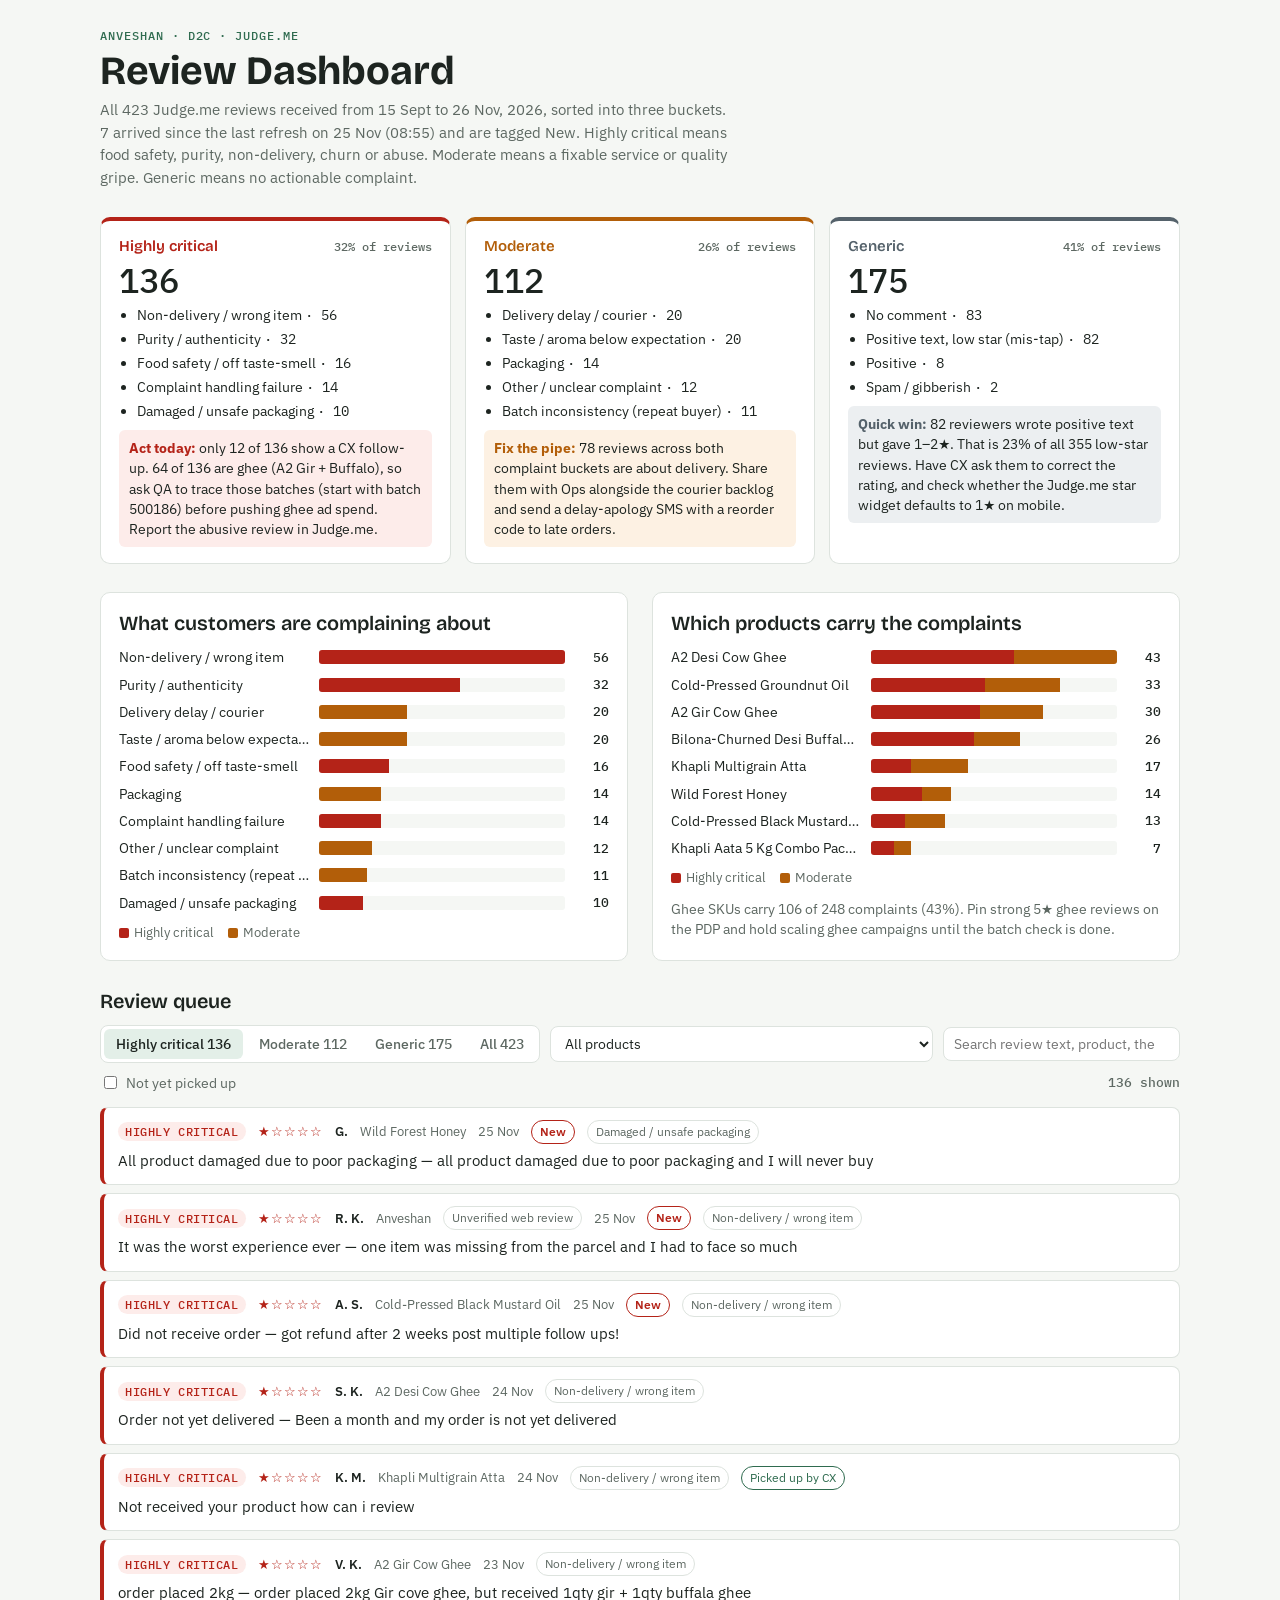
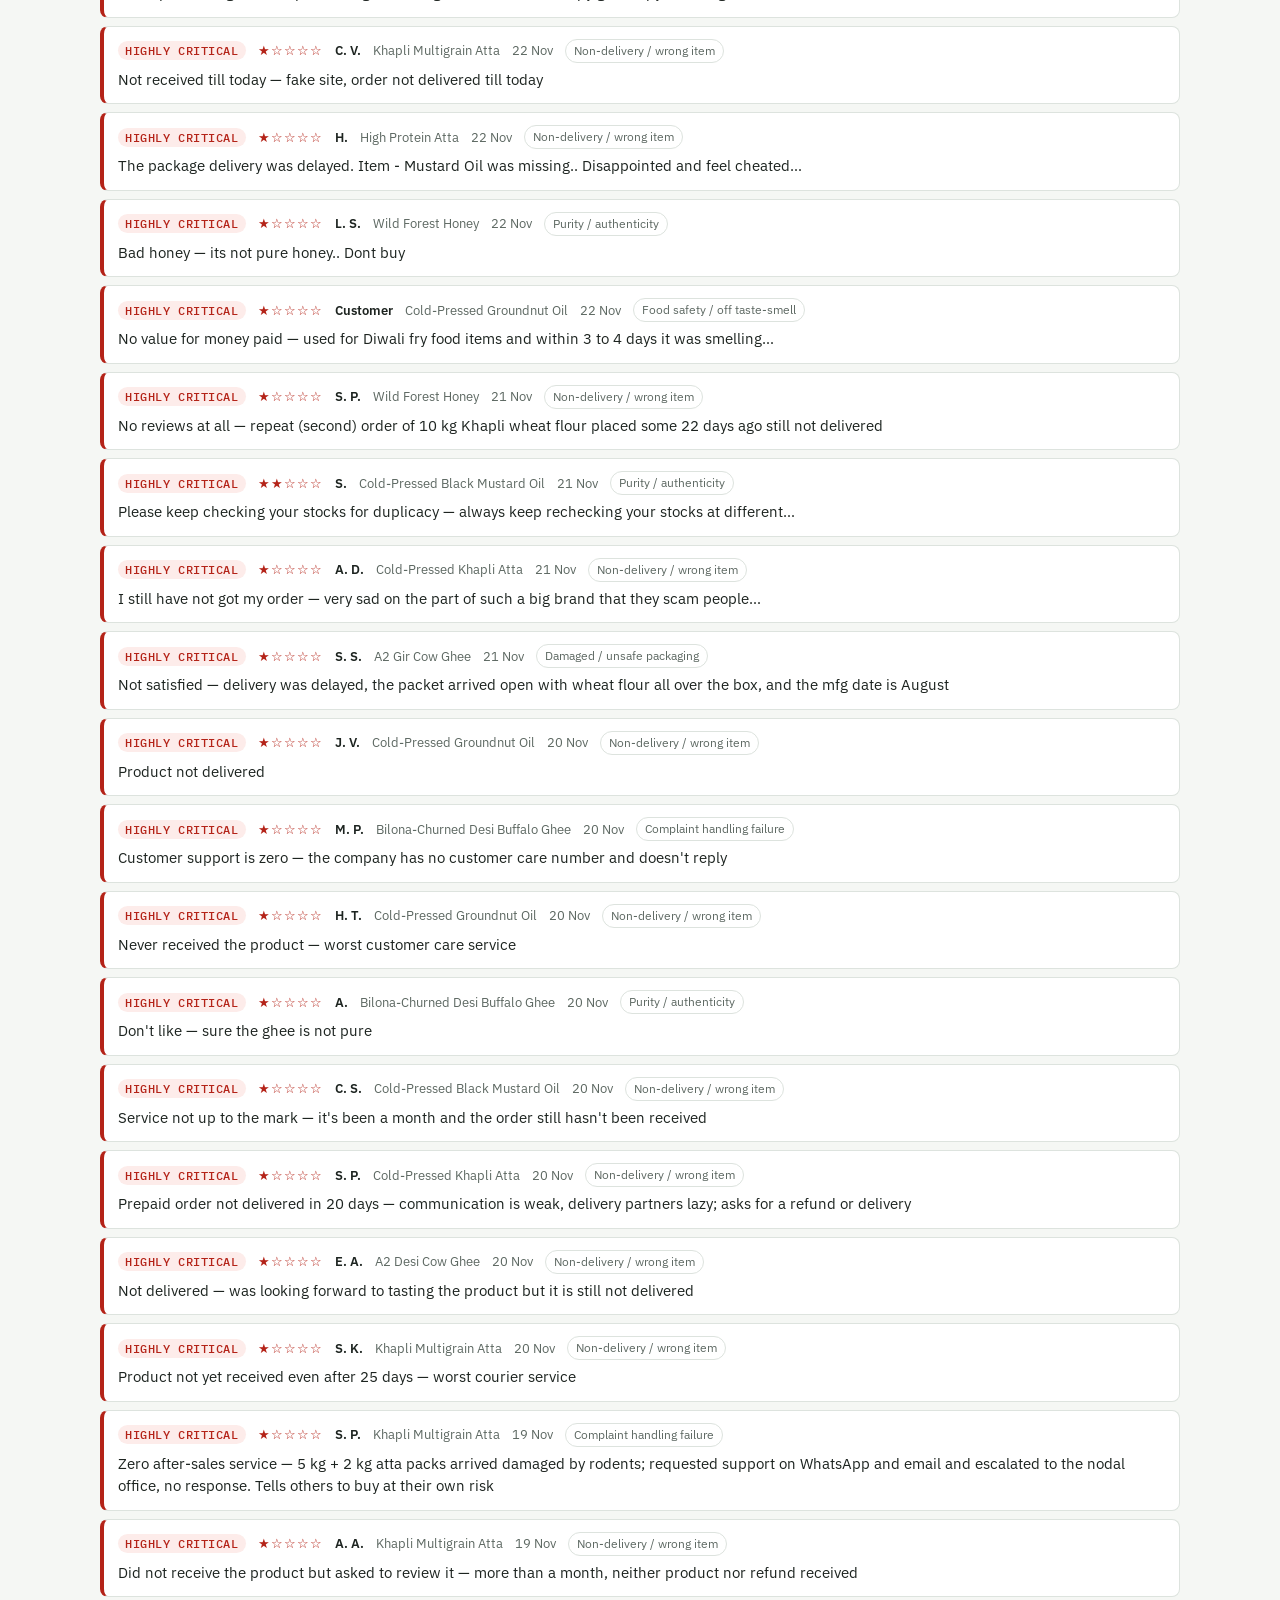
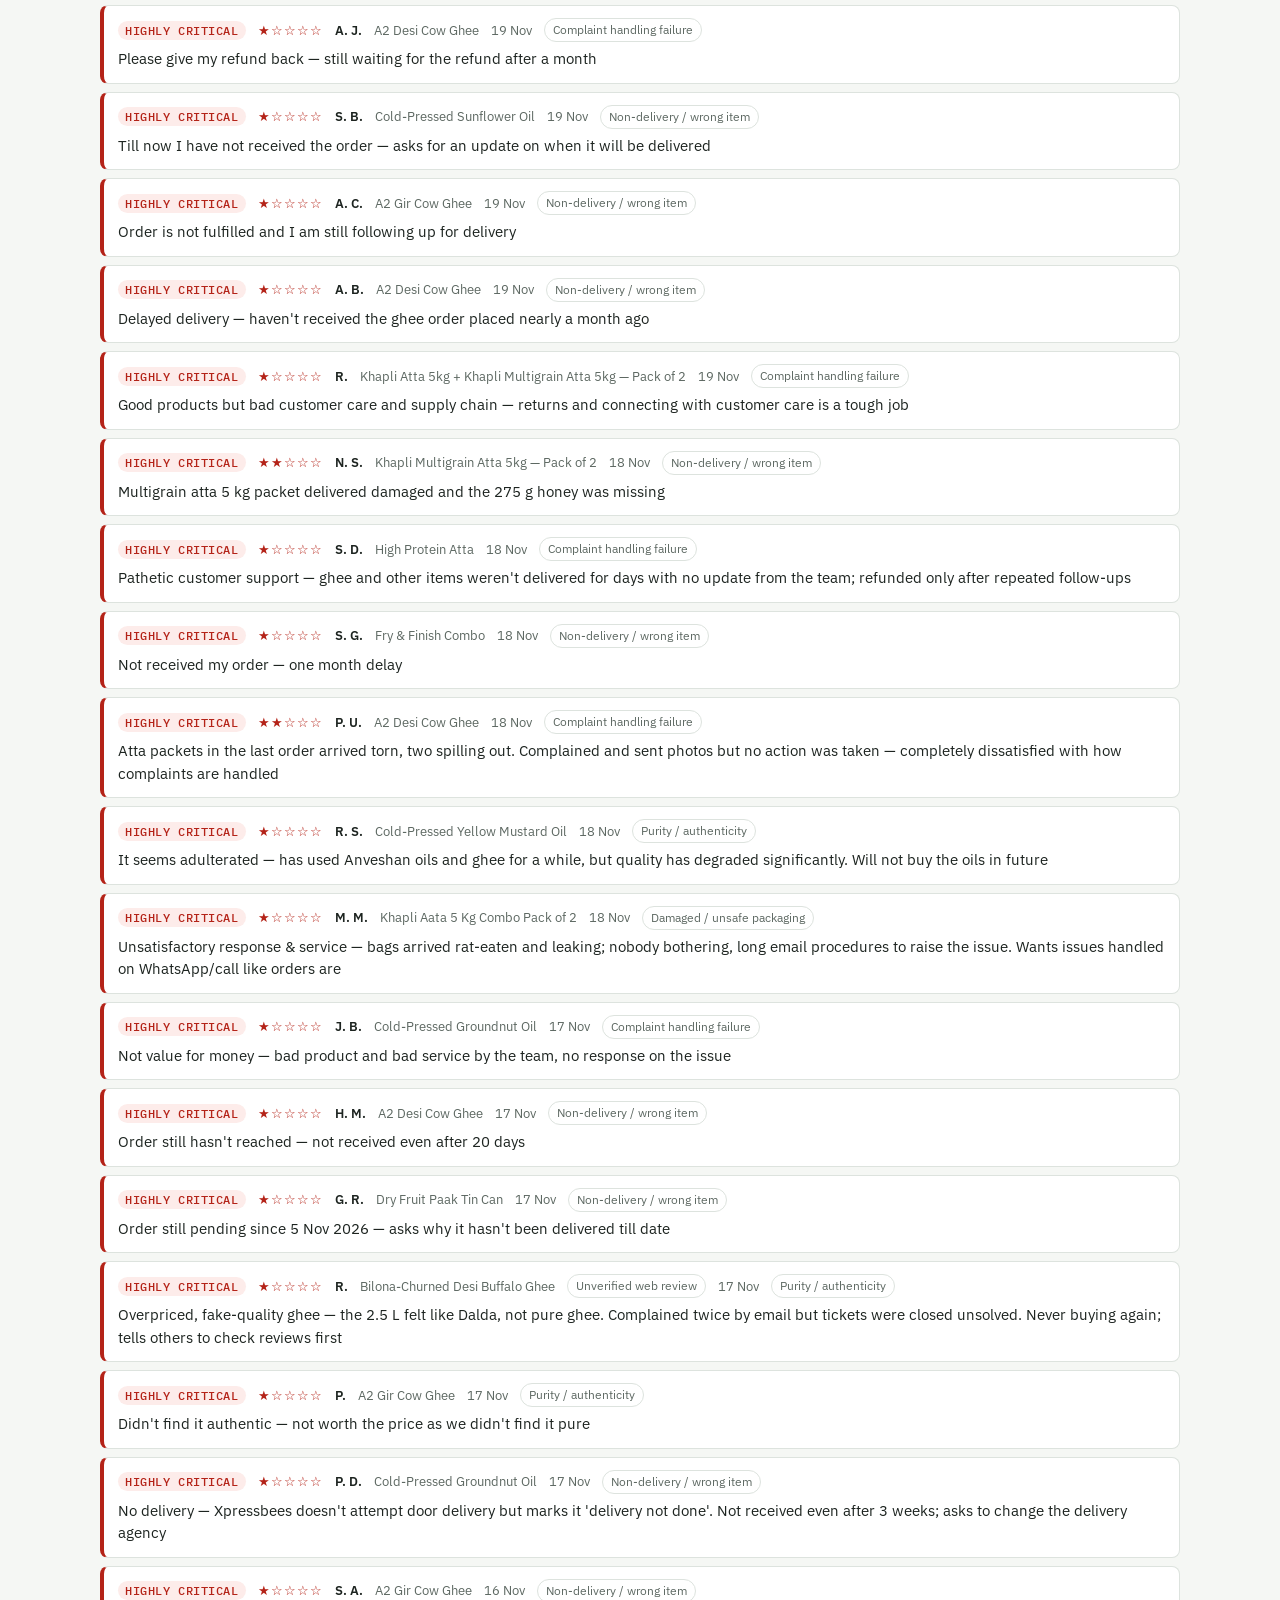
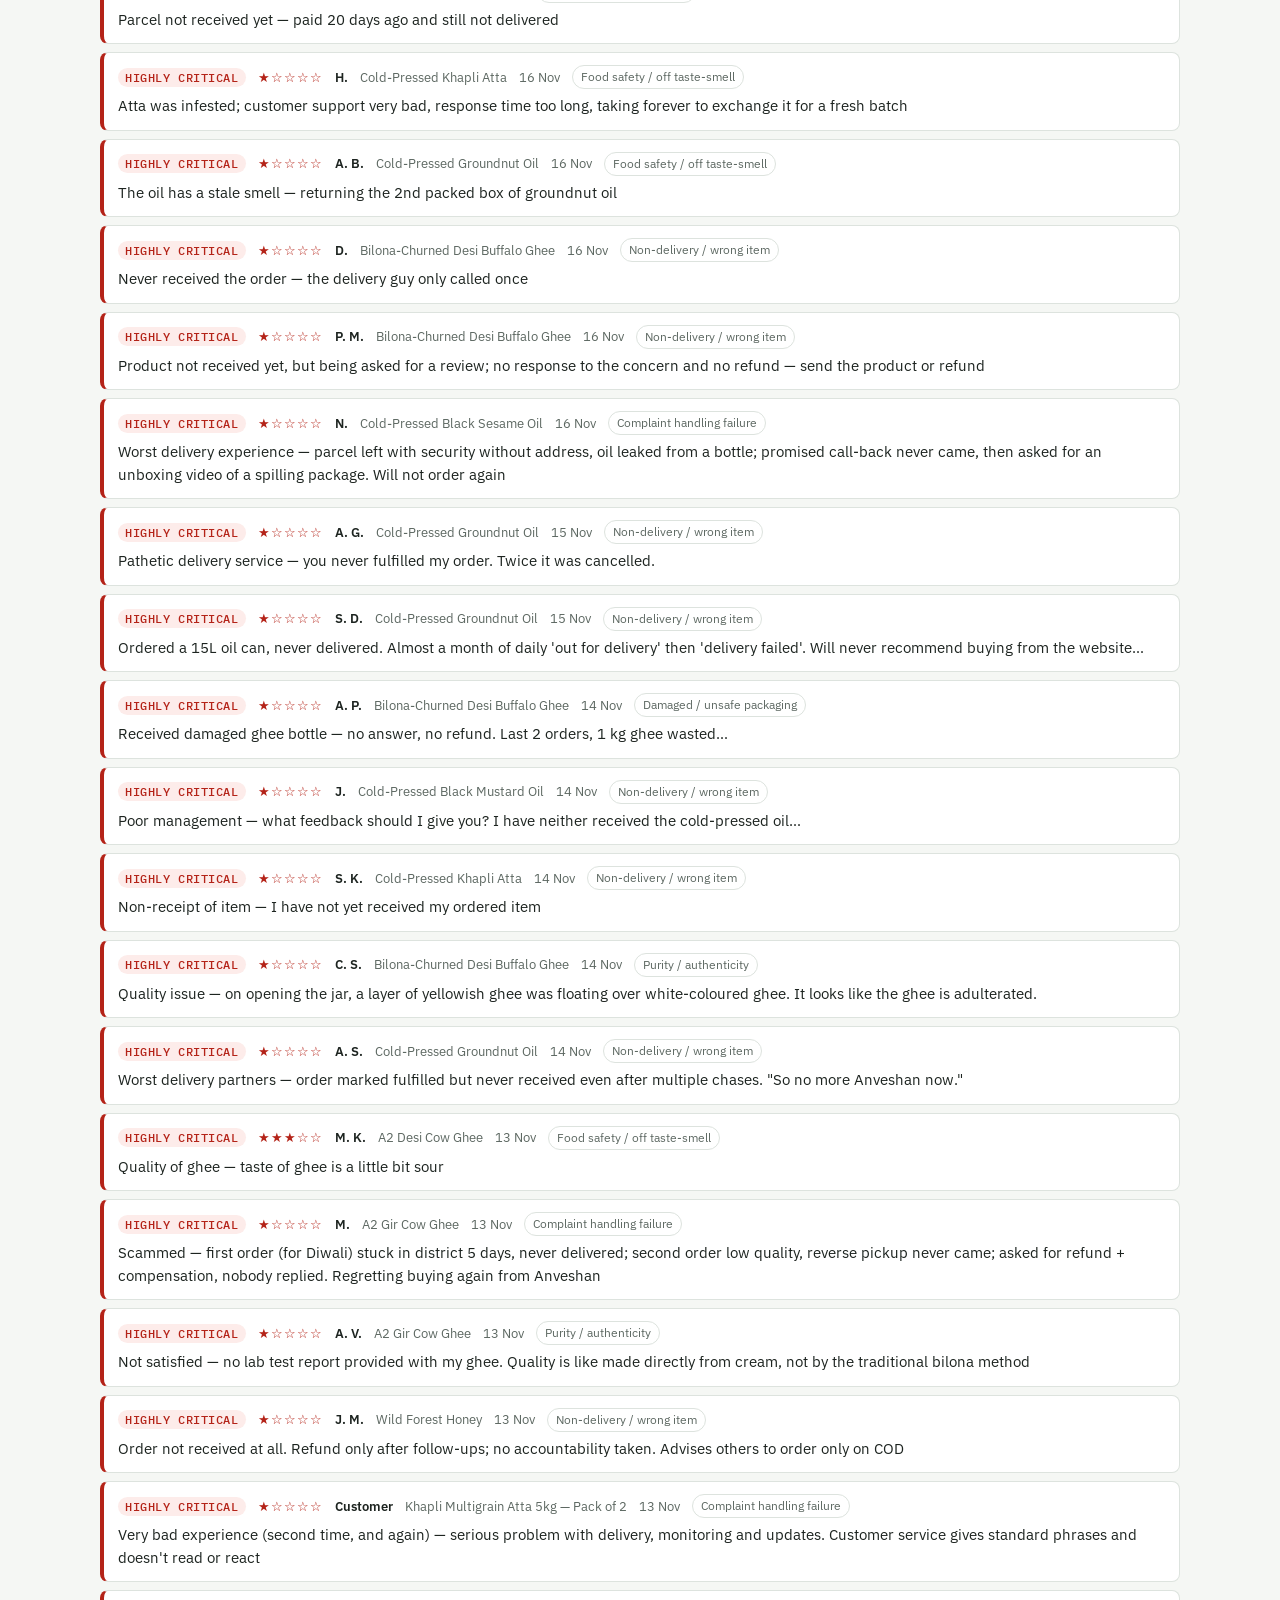
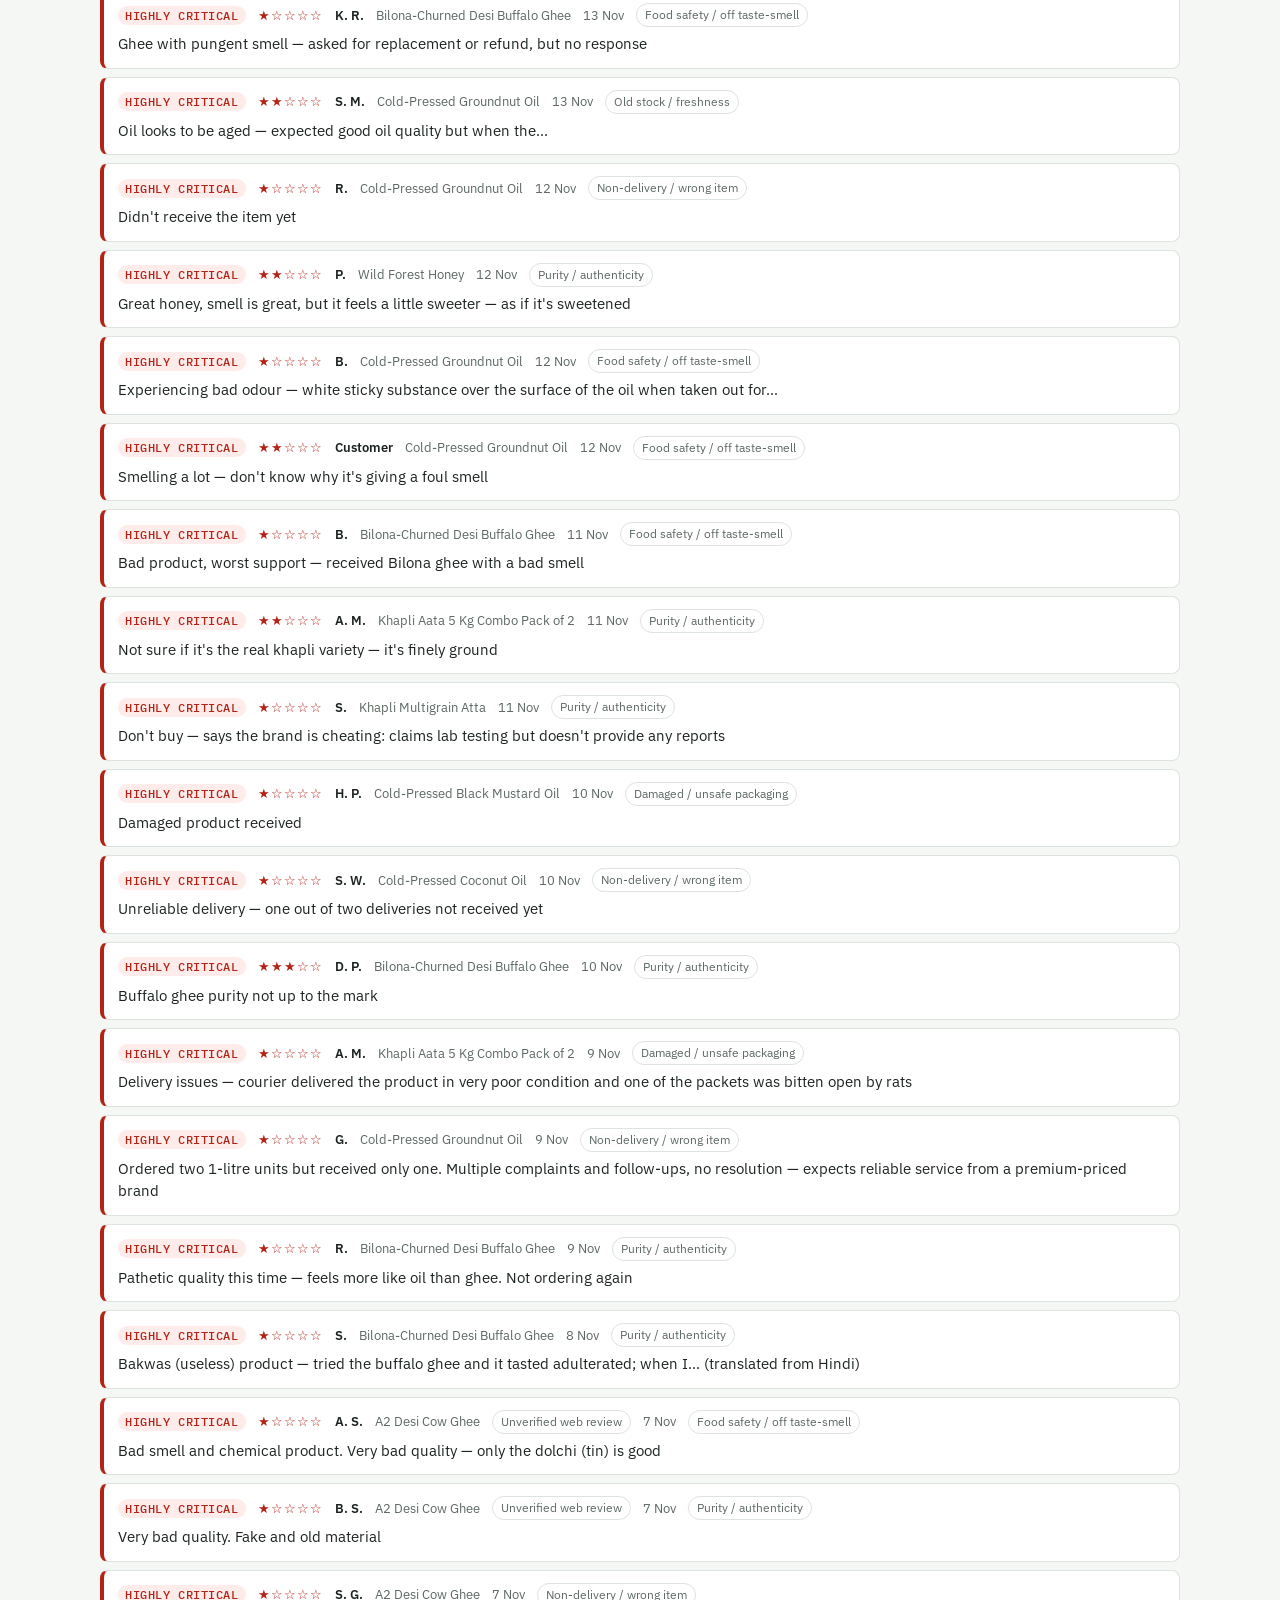
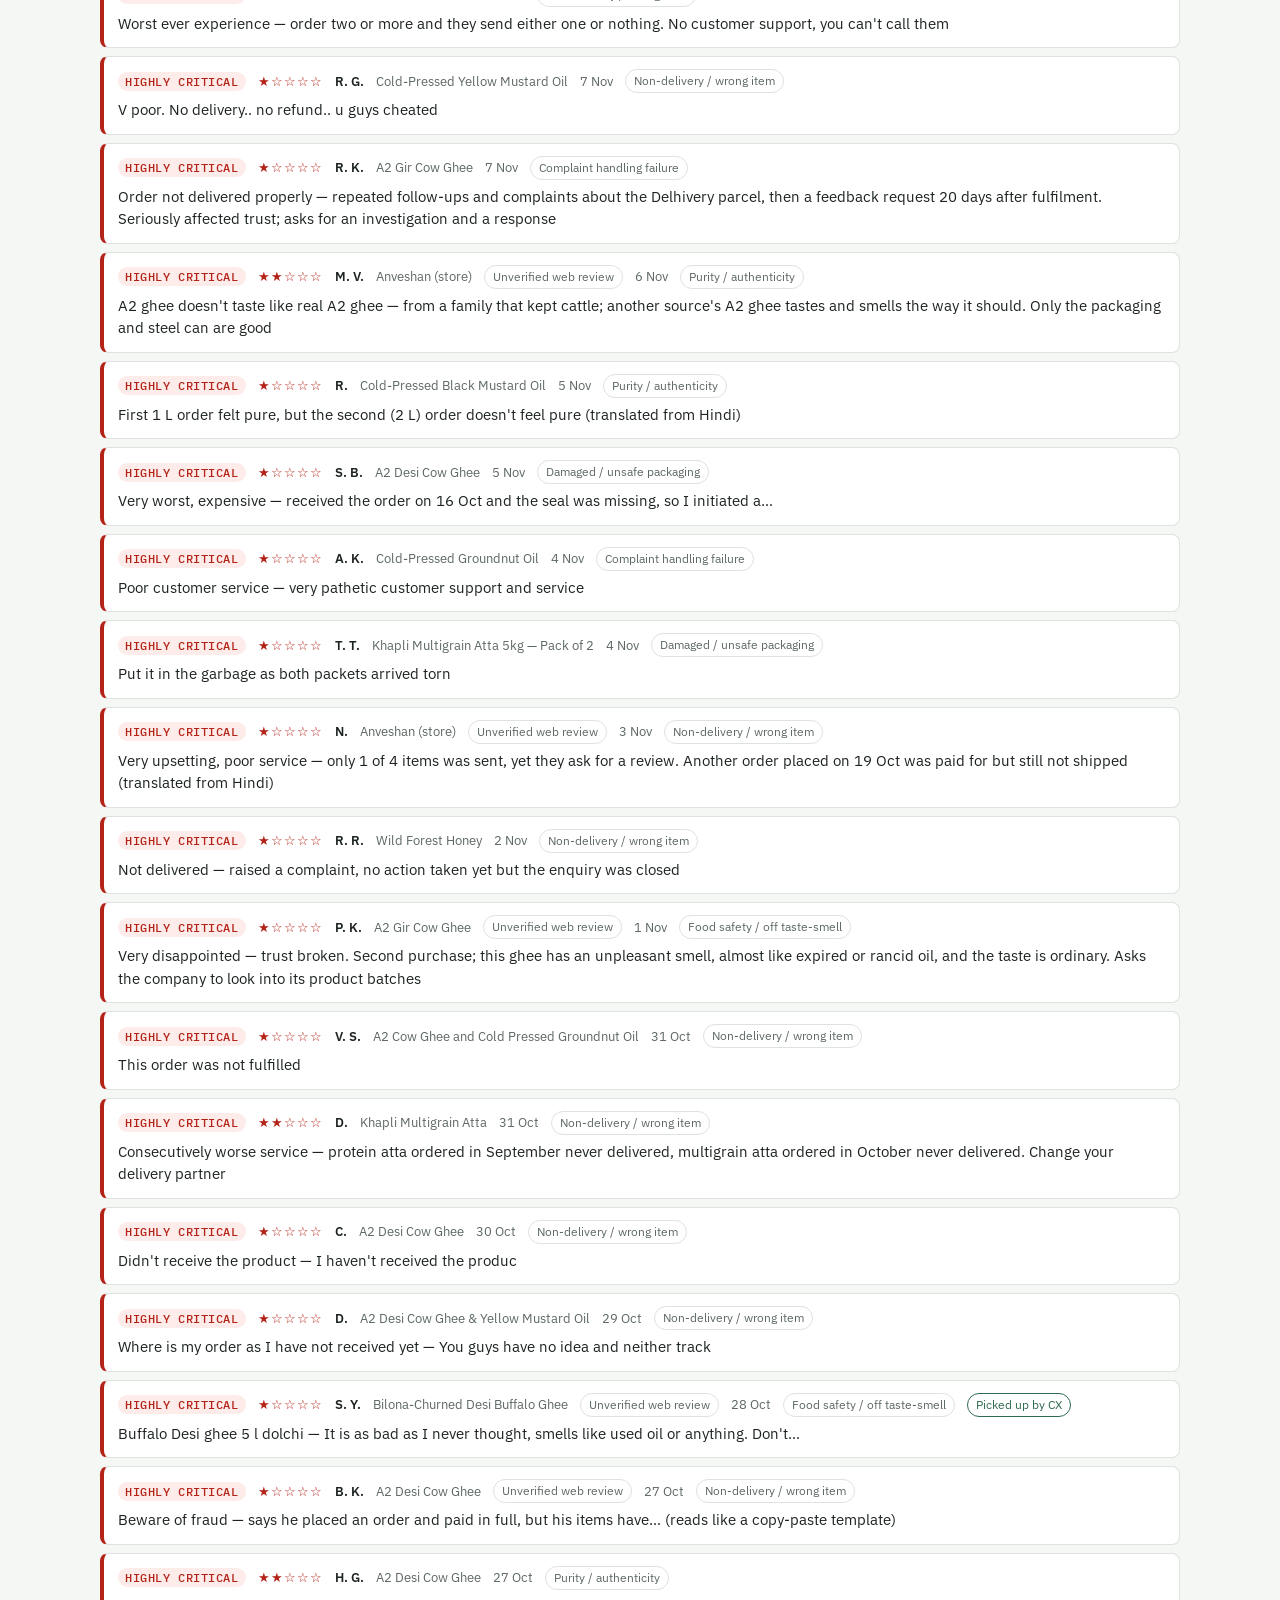
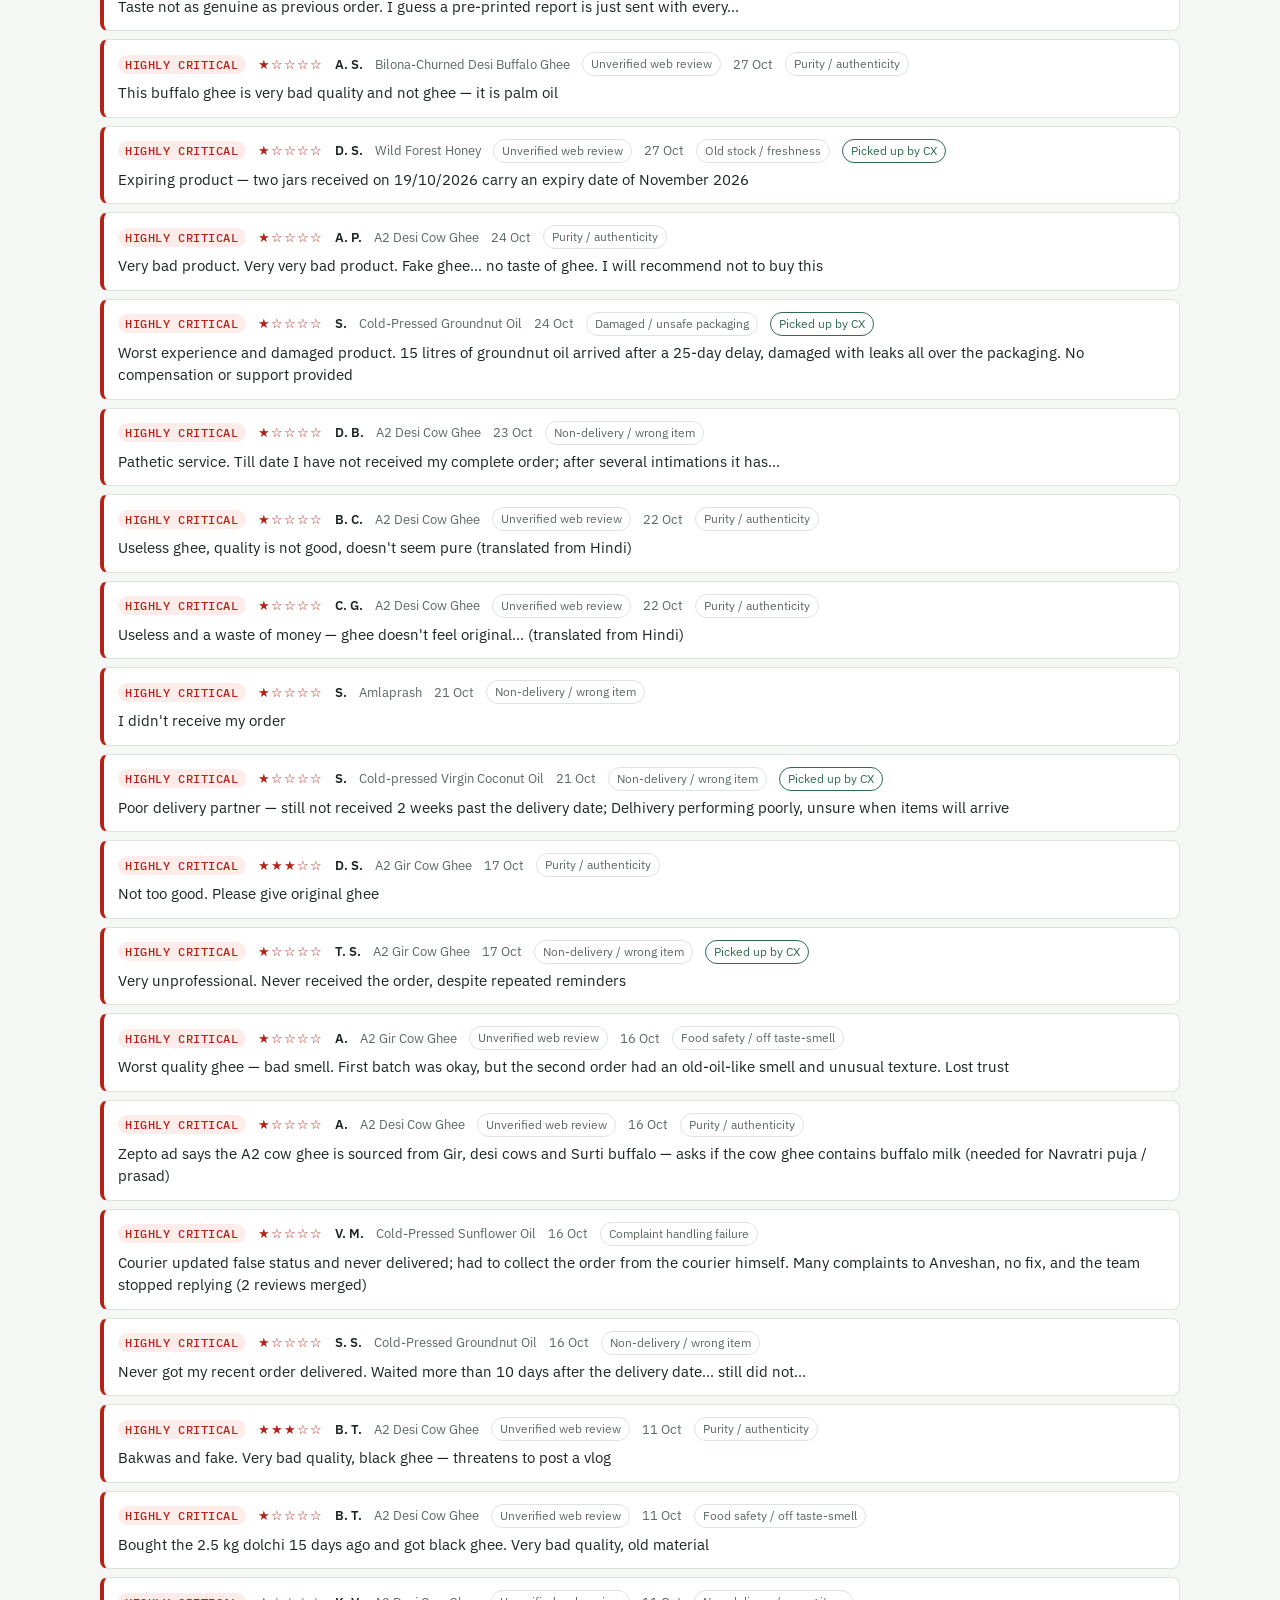
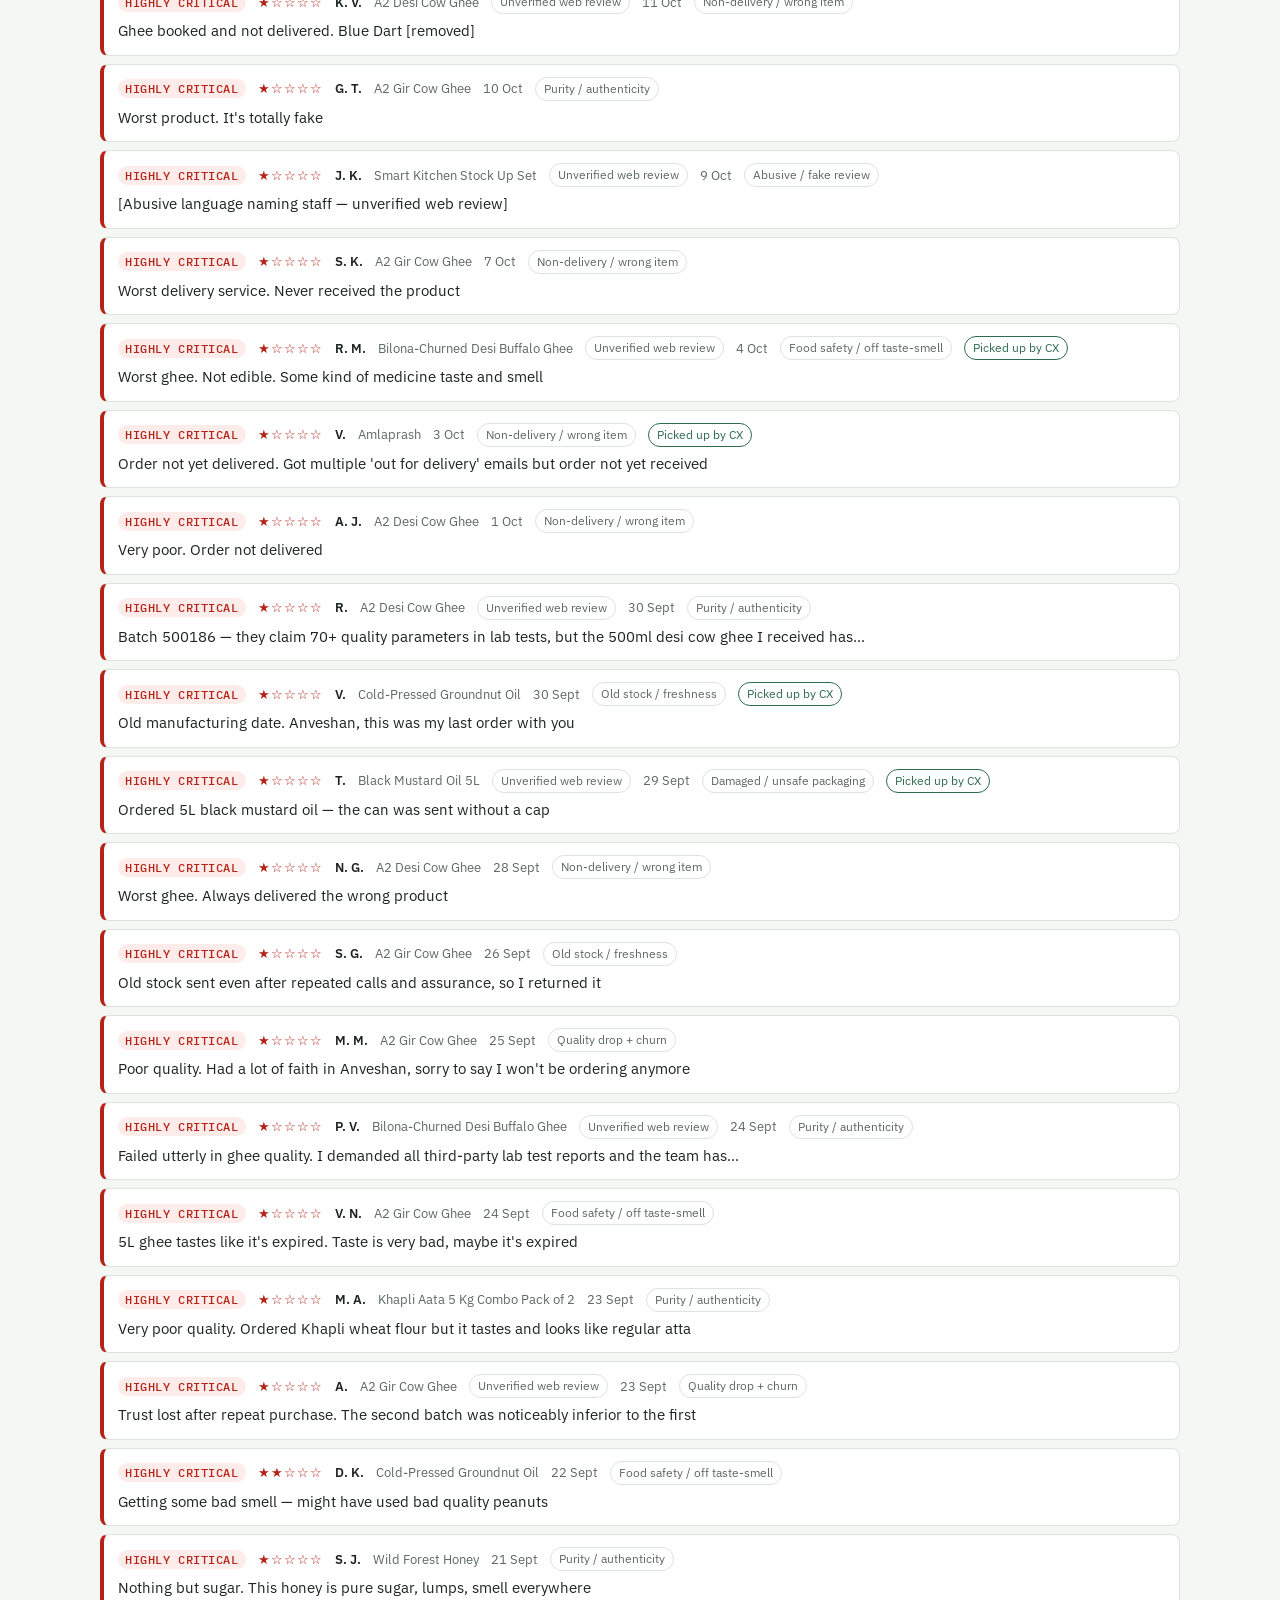
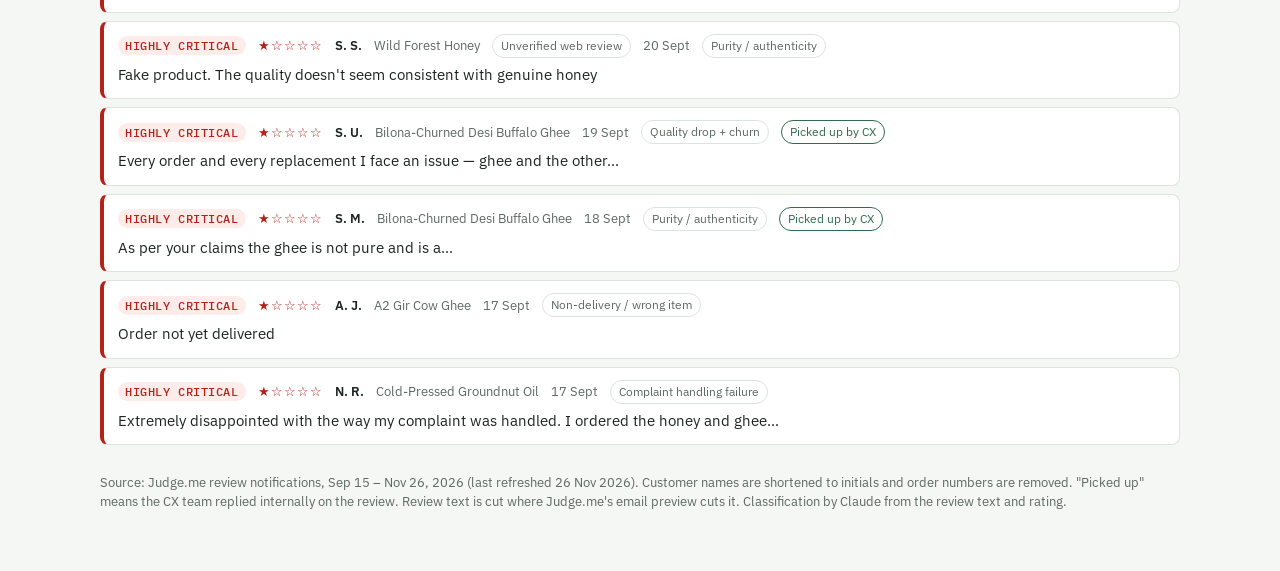
==== commit 1e39428a: "reviews: daily refresh 2026-11-26 (423 reviews, 7 new) Co-Authored-By: Claude Opus 5.5 <noreply@anth" ====
--- a/reviews/index.html
+++ b/reviews/index.html
@@ -87,7 +87,7 @@
 <header>
   <span class="eyebrow">Anveshan · D2C · Judge.me</span>
   <h1>Review Dashboard</h1>
-  <p class="sub">All <span class="num" id="total"></span> Judge.me reviews received from <span id="range"></span>, sorted into three buckets. <span class="num" id="newc"></span> arrived since the last refresh on 24 Nov (08:53) and are tagged New. Highly critical means food safety, purity, non-delivery, churn or abuse. Moderate means a fixable service or quality gripe. Generic means no actionable complaint.</p>
+  <p class="sub">All <span class="num" id="total"></span> Judge.me reviews received from <span id="range"></span>, sorted into three buckets. <span class="num" id="newc"></span> arrived since the last refresh on 25 Nov (08:55) and are tagged New. Highly critical means food safety, purity, non-delivery, churn or abuse. Moderate means a fixable service or quality gripe. Generic means no actionable complaint.</p>
 </header>
 
 <section class="buckets" id="buckets"></section>
@@ -118,14 +118,21 @@
   <div class="list" id="list"></div>
 </section>
 
-<footer>Source: Judge.me review notifications, Sep 15 – Nov 25, 2026 (last refreshed 25 Nov 2026). Customer names are shortened to initials and order numbers are removed. "Picked up" means the CX team replied internally on the review. Review text is cut where Judge.me's email preview cuts it. Classification by Claude from the review text and rating.</footer>
+<footer>Source: Judge.me review notifications, Sep 15 – Nov 26, 2026 (last refreshed 26 Nov 2026). Customer names are shortened to initials and order numbers are removed. "Picked up" means the CX team replied internally on the review. Review text is cut where Judge.me's email preview cuts it. Classification by Claude from the review text and rating.</footer>
 </div>
 
 <script>
 const RAW = [
+["2026-11-26T03:13:49Z", "C. G.", 1, "Cold-Pressed Groundnut Oil", "", "Worst product ever — Don't buy this. Packaging is pretty ordinary and it leaks", "M", "Packaging", "", 0, 1],
+["2026-11-25T18:00:16Z", "G.", 1, "Wild Forest Honey", "", "All product damaged due to poor packaging — all product damaged due to poor packaging and I will never buy", "H", "Damaged / unsafe packaging", "", 0, 1],
+["2026-11-25T11:32:44Z", "R. K.", 1, "Anveshan", "", "It was the worst experience ever — one item was missing from the parcel and I had to face so much", "H", "Non-delivery / wrong item", "", 0, 0],
+["2026-11-25T10:50:26Z", "N.", 3, "Bilona-Churned Desi Buffalo Ghee", "", "Bilona desi buffalo ghee — it is much much better than regular ghee like Amul, Mother Dairy", "G", "Positive text, low star (mis-tap)", "", 0, 1],
+["2026-11-25T09:35:46Z", "A. S.", 1, "Cold-Pressed Black Mustard Oil", "", "Did not receive order — got refund after 2 weeks post multiple follow ups!", "H", "Non-delivery / wrong item", "", 0, 1],
+["2026-11-25T08:08:20Z", "A. S.", 2, "Bilona-Churned Desi Buffalo Ghee", "", "", "G", "No comment", "", 0, 1],
+["2026-11-25T07:06:24Z", "H.", 3, "Khapli Aata 5 Kg Combo Pack of 2", "", "Spongy while kneading — khapli atta felt very spongy while kneading and elastic-like while", "M", "Product feedback (texture)", "", 0, 1],
 ["2026-11-25T03:19:30Z", "T.", 1, "Bilona-Churned Desi Buffalo Ghee", "", "Excellent — The Buffalo ghee is excellent in taste. But need some more discounts", "G", "Positive text, low star (mis-tap)", "", 0, 1],
 ["2026-11-24T18:03:13Z", "S. K.", 1, "A2 Desi Cow Ghee", "", "Order not yet delivered — Been a month and my order is not yet delivered", "H", "Non-delivery / wrong item", "", 0, 1],
-["2026-11-24T13:33:42Z", "K. M.", 1, "Khapli Multigrain Atta", "", "Not received your product how can i review", "H", "Non-delivery / wrong item", "", 0, 1],
+["2026-11-24T13:33:42Z", "K. M.", 1, "Khapli Multigrain Atta", "", "Not received your product how can i review", "H", "Non-delivery / wrong item", "", 1, 1],
 ["2026-11-24T11:27:46Z", "G. C.", 1, "Khapli Multigrain Atta", "", "Excellent", "G", "Positive text, low star (mis-tap)", "", 0, 1],
 ["2026-11-24T07:38:58Z", "D. K.", 3, "Cold-pressed Virgin Coconut Oil", "", "Very bad delivery — Worst delivery experience, haven't used the product yet", "M", "Delivery delay / courier", "", 0, 1],
 ["2026-11-24T07:38:01Z", "D. S.", 3, "Anveshan", "", "Very bad delivery — Very bad delivery, I will say worst experience. Regarding product it's good", "M", "Delivery delay / courier", "", 0, 0],
@@ -434,7 +441,7 @@
 ["2026-10-11T09:40:25Z", "S.", 3, "Cold-Pressed Almond Oil", "", "Glass bottle packaging could have been better for the cost; the lid wasn't…", "M", "Packaging", "", 0, 1],
 ["2026-10-11T09:34:53Z", "B. T.", 1, "A2 Desi Cow Ghee", "", "Bought the 2.5 kg dolchi 15 days ago and got black ghee. Very bad quality, old material", "H", "Food safety / off taste-smell", "", 0, 0],
 ["2026-10-11T04:57:15Z", "S. U.", 3, "A2 Gir Cow Ghee", "", "Decent product but quality dithering — using Anveshan ghee for 2–3 years but I can see the…", "M", "Batch inconsistency (repeat buyer)", "", 0, 1],
-["2026-10-11T04:41:45Z", "K. V.", 1, "A2 Desi Cow Ghee", "", "Ghee booked and not delivered. Blue Dart AWB removed", "H", "Non-delivery / wrong item", "", 0, 0],
+["2026-10-11T04:41:45Z", "K. V.", 1, "A2 Desi Cow Ghee", "", "Ghee booked and not delivered. Blue Dart [removed]", "H", "Non-delivery / wrong item", "", 0, 0],
 ["2026-10-10T10:43:23Z", "R. G.", 2, "Cold-Pressed Sunflower Oil", "", "Courier came on time but the oil can was torn and oil leaked", "M", "Packaging", "", 0, 1],
 ["2026-10-10T09:44:14Z", "G. T.", 1, "A2 Gir Cow Ghee", "", "Worst product. It's totally fake", "H", "Purity / authenticity", "", 0, 1],
 ["2026-10-10T07:37:00Z", "P.", 1, "Cold-Pressed Black Mustard Oil", "", "Poor delivery system. Very poor choice of delivery partners. Please charge us for delivery but…", "M", "Delivery delay / courier", "", 0, 1],
@@ -540,7 +547,7 @@
 ["2026-09-15T14:25:02Z", "K. J.", 2, "Cold-Pressed Groundnut Oil", "", "One bottle was leaking", "M", "Packaging", "", 0, 1],
 ["2026-09-15T12:49:57Z", "S. A.", 1, "Wild Forest Honey", "", "Very good product, very nice, I am very happy", "G", "Positive text, low star (mis-tap)", "", 0, 1]
 ];
-const NEW = "2026-11-24T02:27:10Z";
+const NEW = "2026-11-25T03:19:30Z";
 const B = {H:{name:"Highly critical",cls:"crit"},M:{name:"Moderate",cls:"mod"},G:{name:"Generic",cls:"gen"}};
 const R = RAW.map(r=>({ts:r[0],name:r[1],stars:r[2],product:r[3],order:r[4],text:r[5],b:r[6],theme:r[7],thread:r[8],picked:!!r[9],verified:!!r[10]}));
 const fmt = ts => new Date(ts).toLocaleDateString("en-IN",{day:"numeric",month:"short",timeZone:"Asia/Kolkata"});
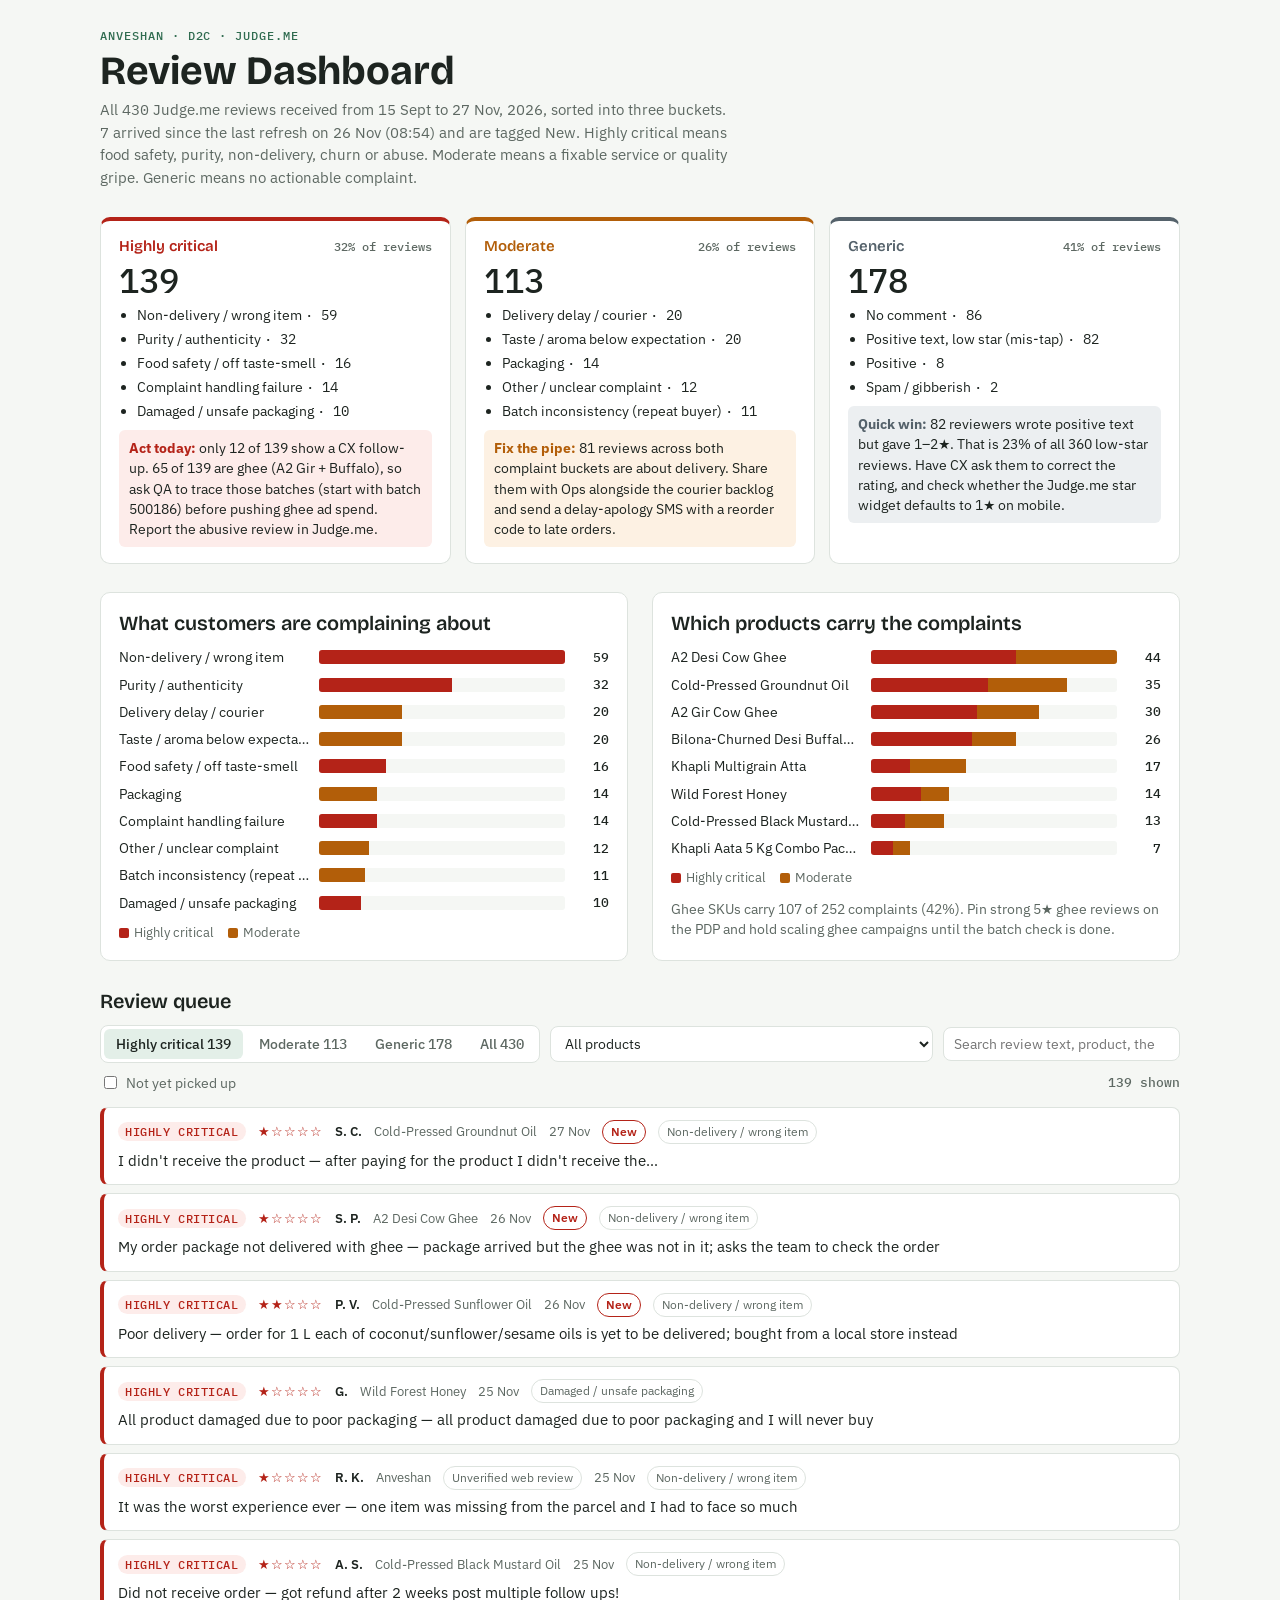
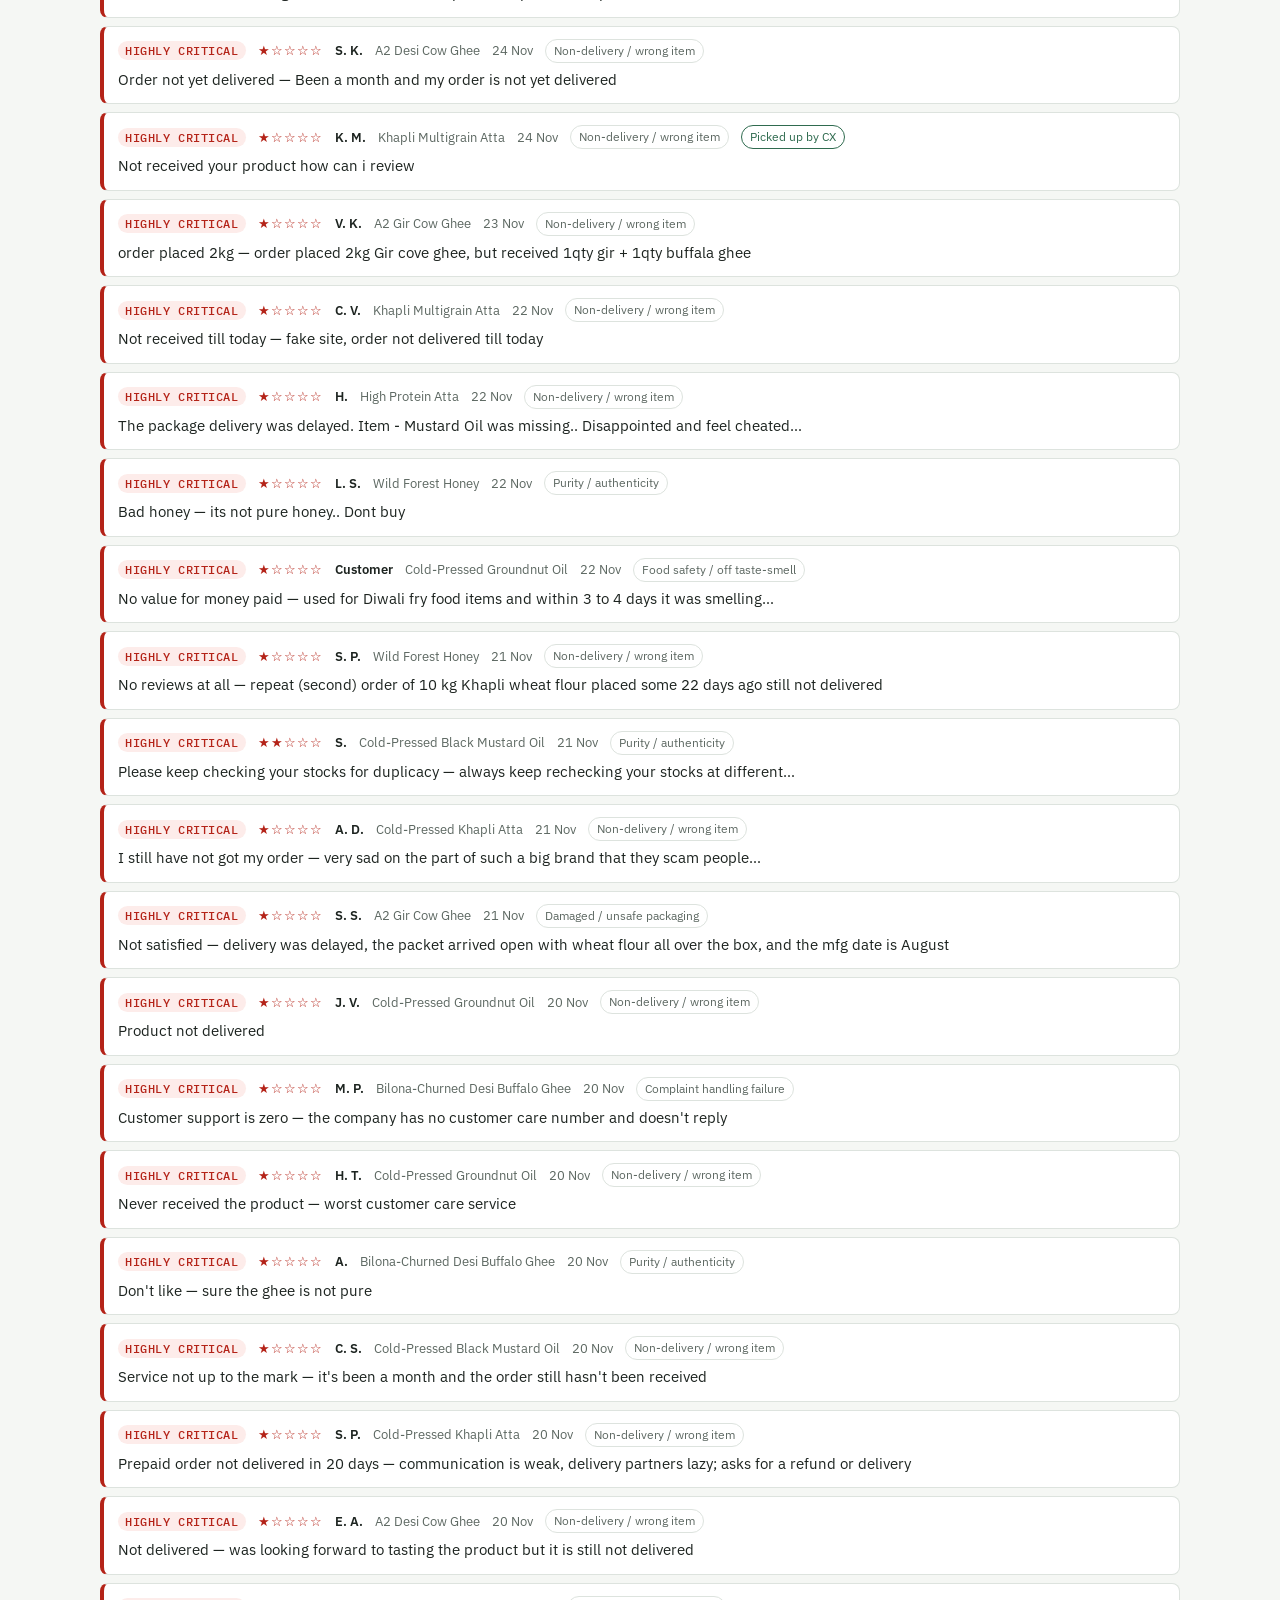
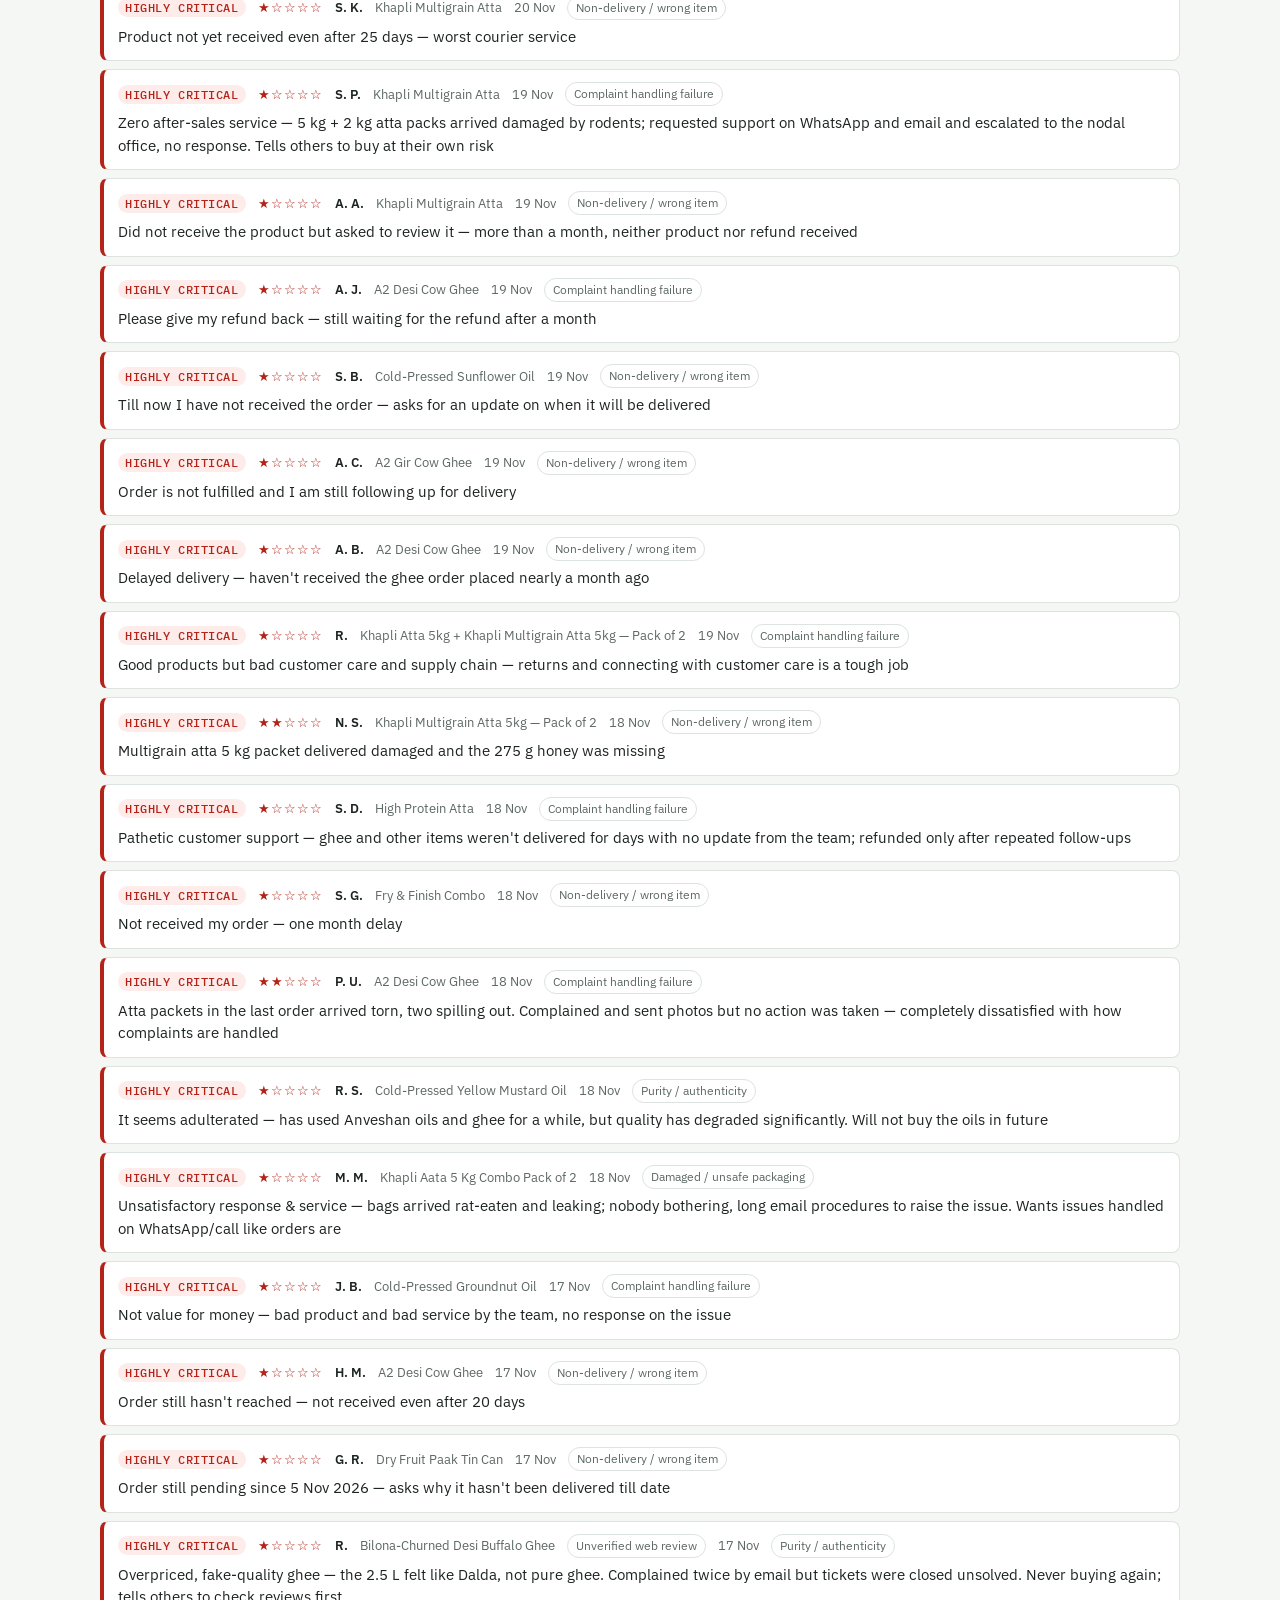
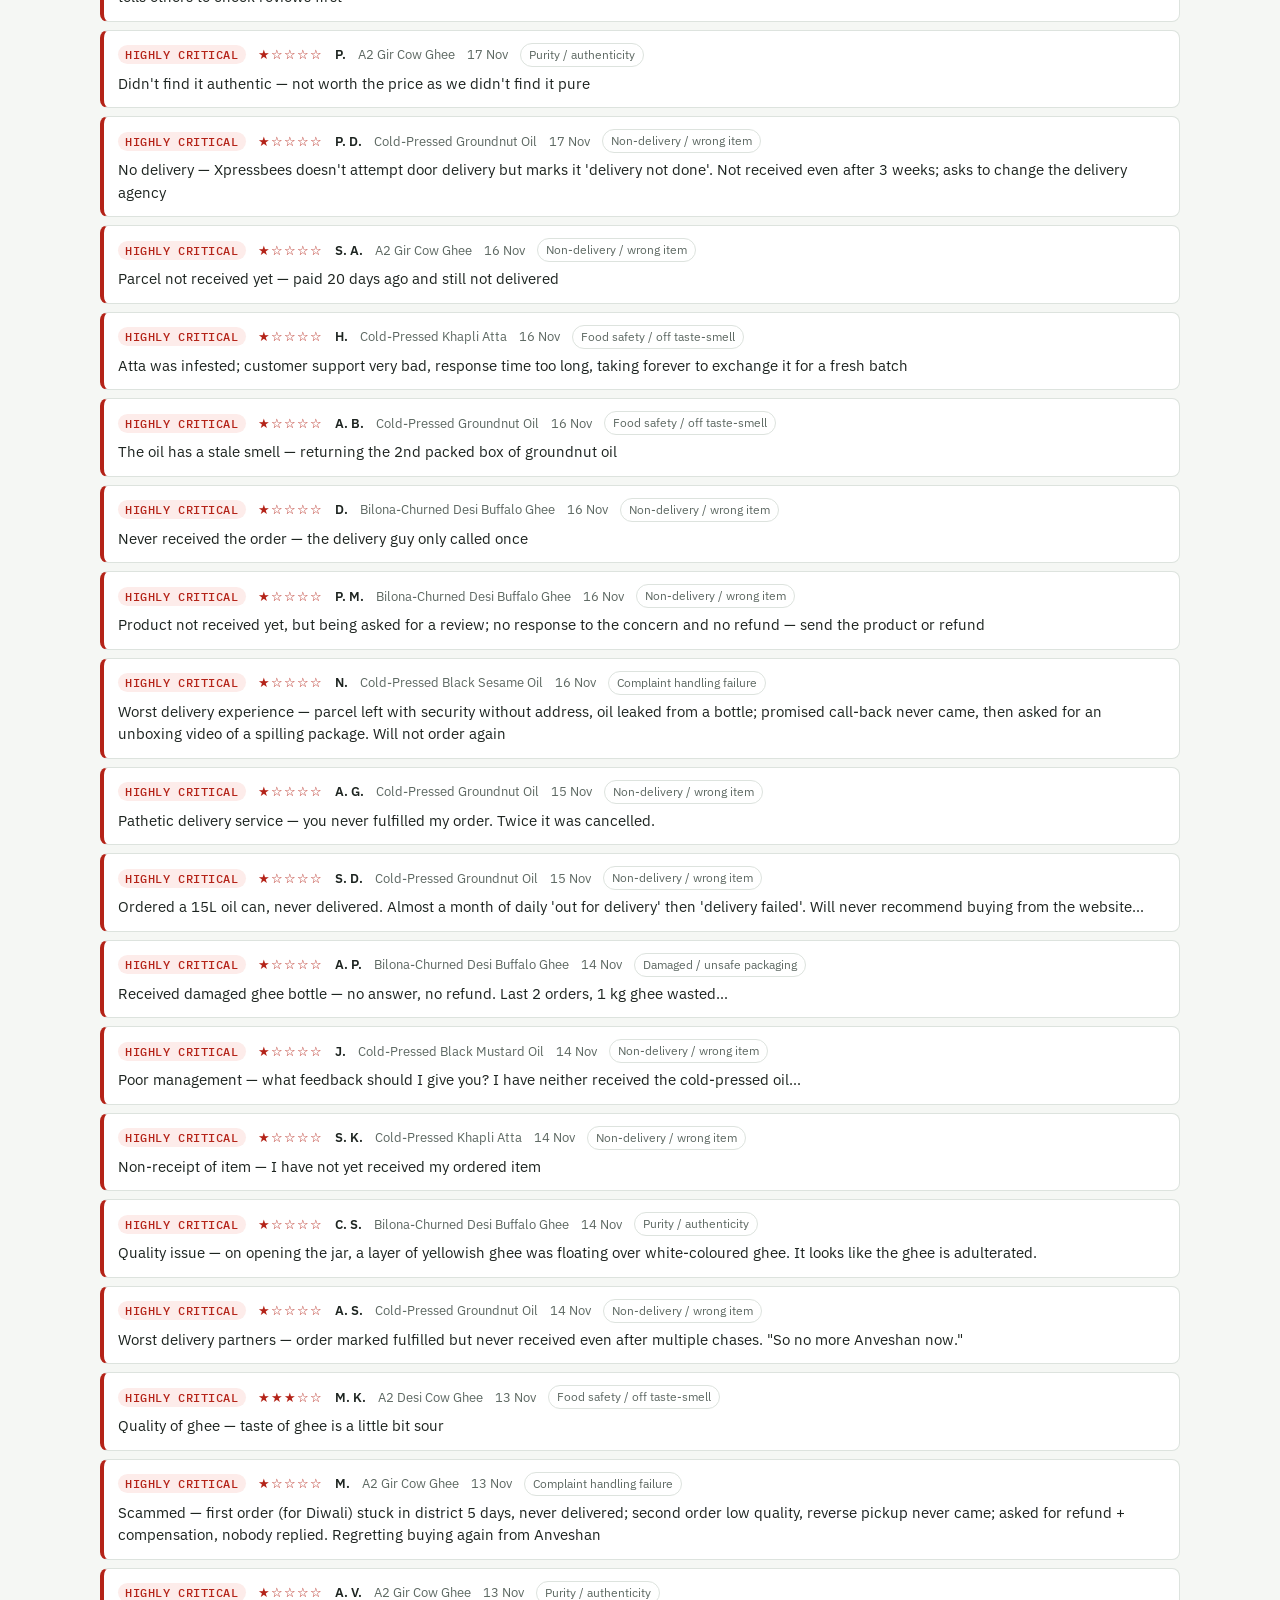
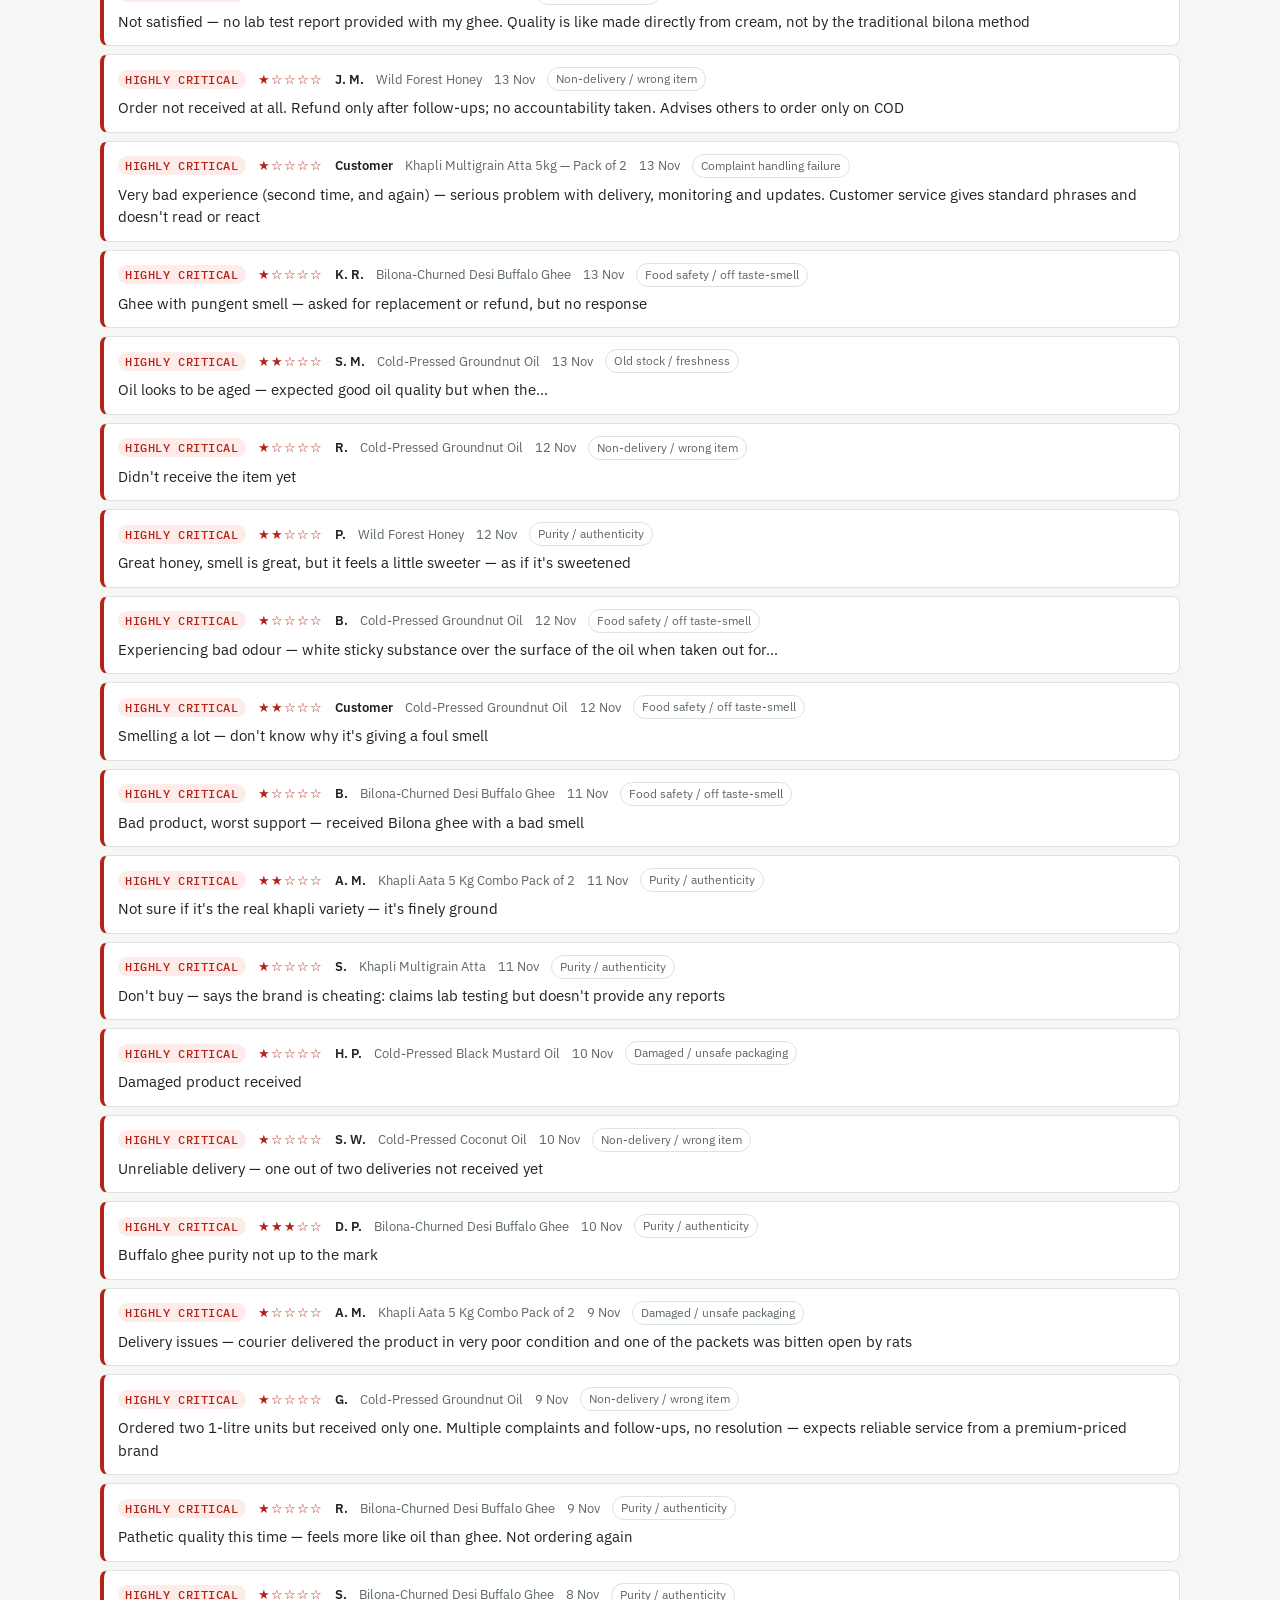
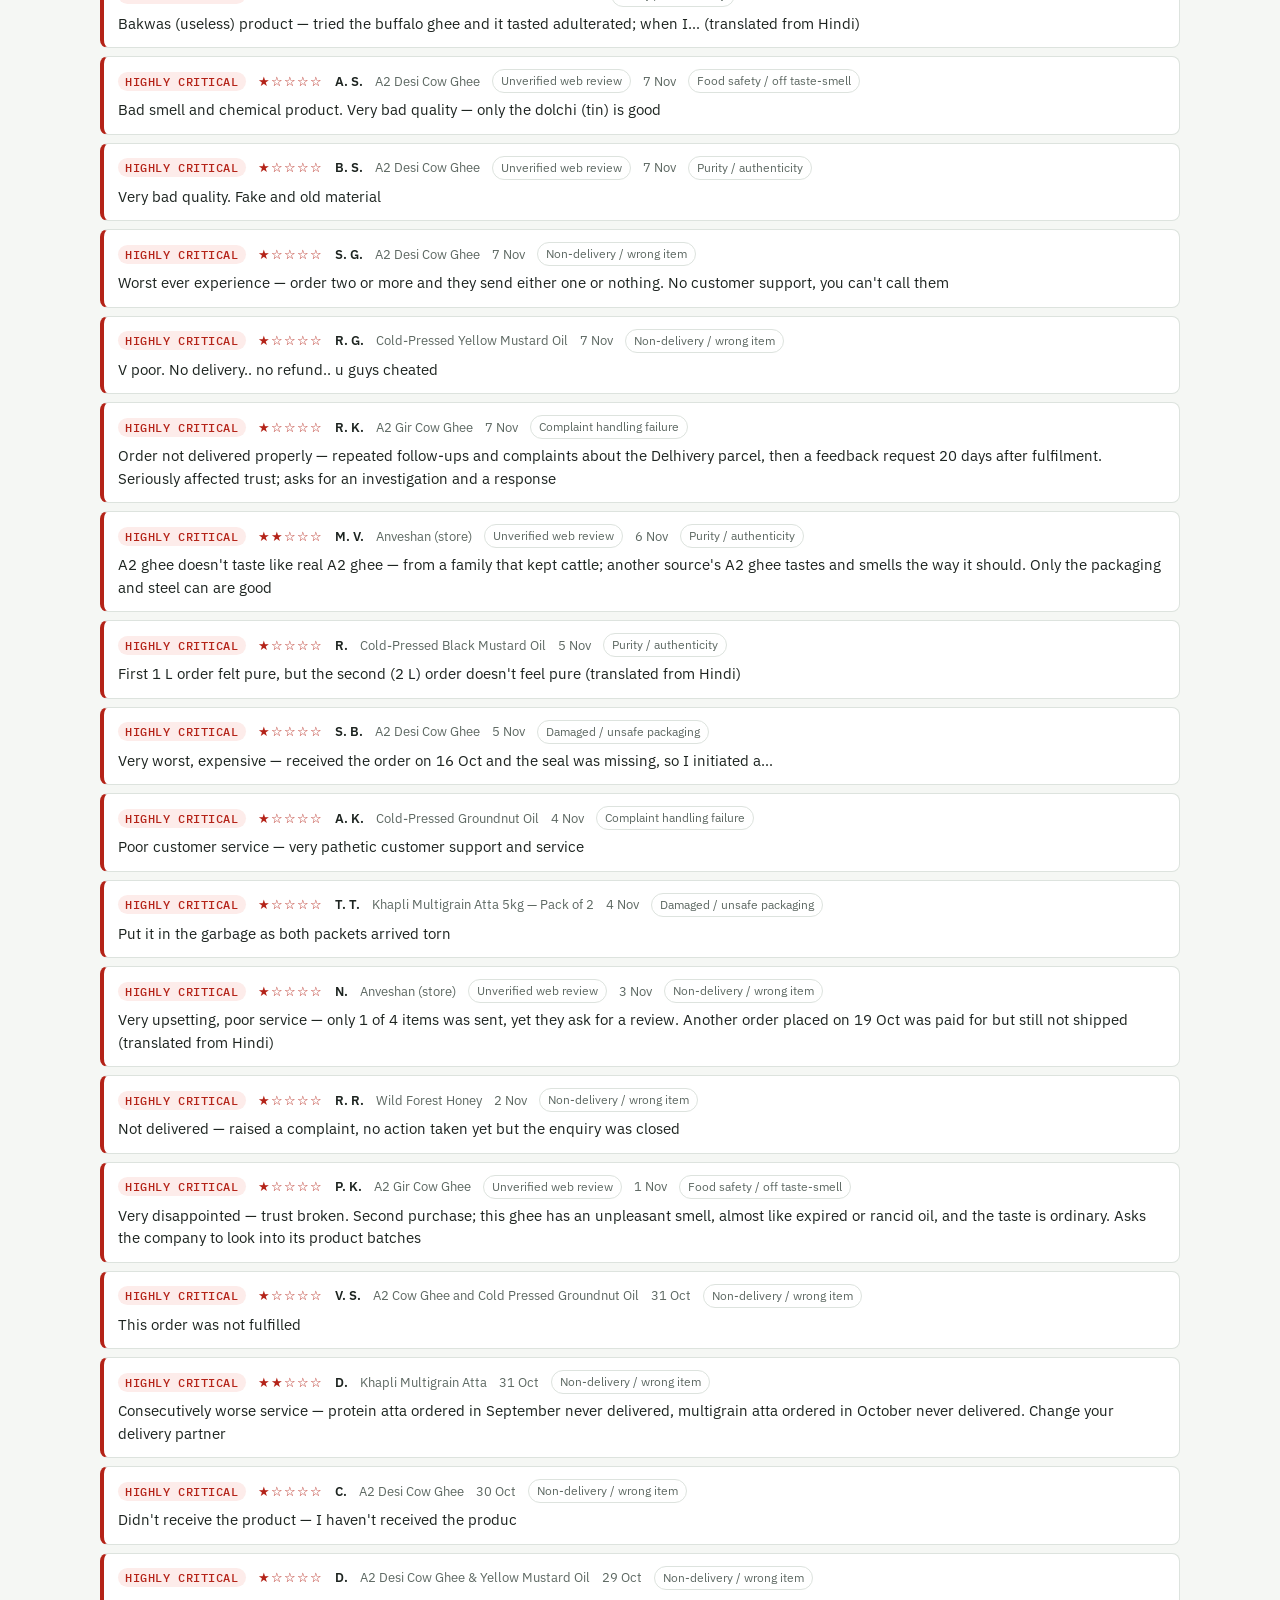
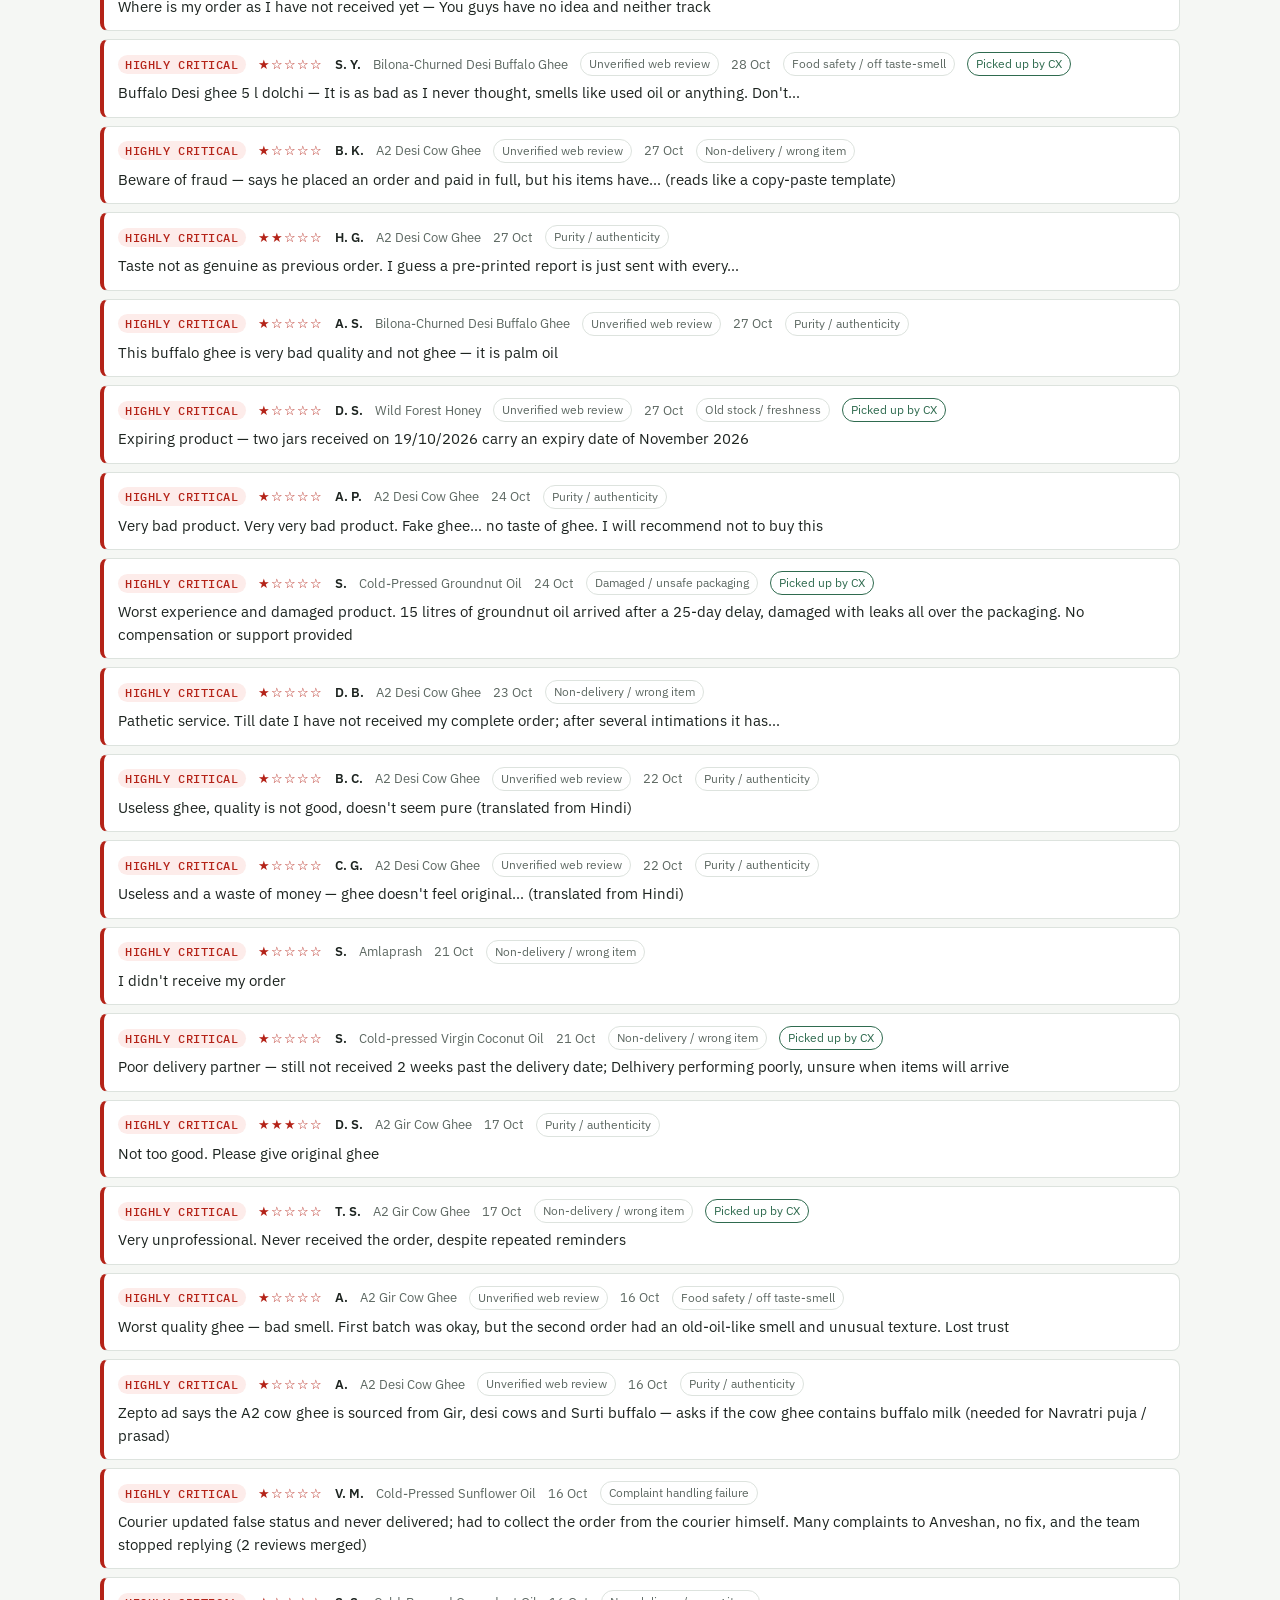
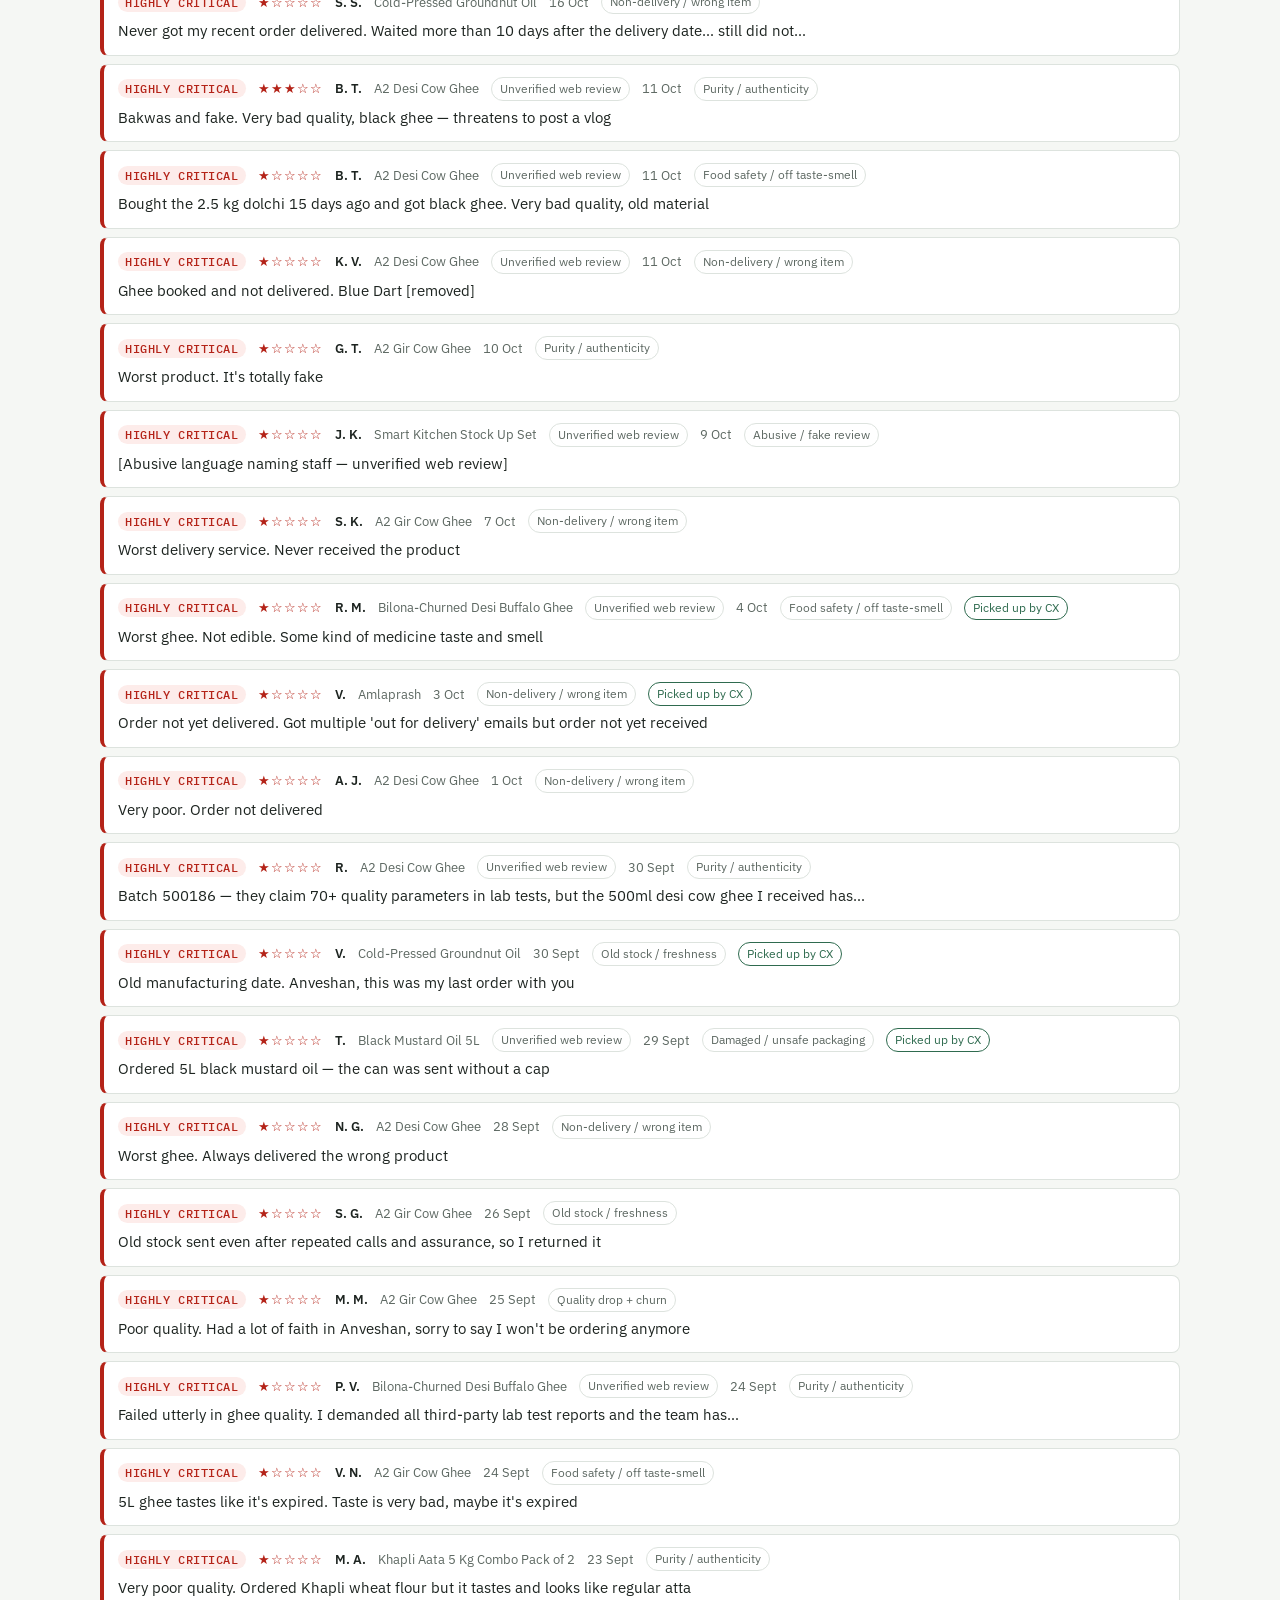
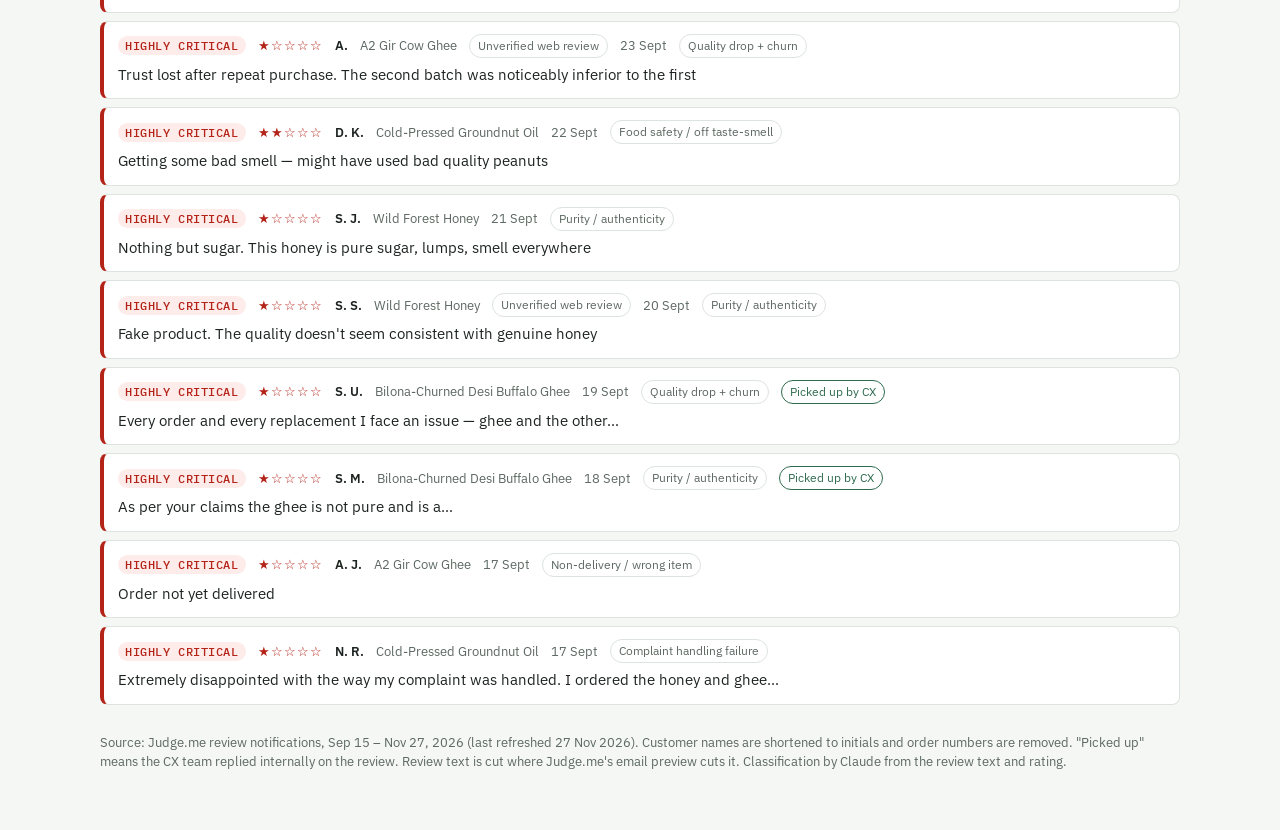
==== commit c74b3277: "reviews: daily refresh 2026-11-27 (430 reviews, 7 new) Co-Authored-By: Claude Opus 5.5 <noreply@anth" ====
--- a/reviews/index.html
+++ b/reviews/index.html
@@ -87,7 +87,7 @@
 <header>
   <span class="eyebrow">Anveshan · D2C · Judge.me</span>
   <h1>Review Dashboard</h1>
-  <p class="sub">All <span class="num" id="total"></span> Judge.me reviews received from <span id="range"></span>, sorted into three buckets. <span class="num" id="newc"></span> arrived since the last refresh on 25 Nov (08:55) and are tagged New. Highly critical means food safety, purity, non-delivery, churn or abuse. Moderate means a fixable service or quality gripe. Generic means no actionable complaint.</p>
+  <p class="sub">All <span class="num" id="total"></span> Judge.me reviews received from <span id="range"></span>, sorted into three buckets. <span class="num" id="newc"></span> arrived since the last refresh on 26 Nov (08:54) and are tagged New. Highly critical means food safety, purity, non-delivery, churn or abuse. Moderate means a fixable service or quality gripe. Generic means no actionable complaint.</p>
 </header>
 
 <section class="buckets" id="buckets"></section>
@@ -118,11 +118,18 @@
   <div class="list" id="list"></div>
 </section>
 
-<footer>Source: Judge.me review notifications, Sep 15 – Nov 26, 2026 (last refreshed 26 Nov 2026). Customer names are shortened to initials and order numbers are removed. "Picked up" means the CX team replied internally on the review. Review text is cut where Judge.me's email preview cuts it. Classification by Claude from the review text and rating.</footer>
+<footer>Source: Judge.me review notifications, Sep 15 – Nov 27, 2026 (last refreshed 27 Nov 2026). Customer names are shortened to initials and order numbers are removed. "Picked up" means the CX team replied internally on the review. Review text is cut where Judge.me's email preview cuts it. Classification by Claude from the review text and rating.</footer>
 </div>
 
 <script>
 const RAW = [
+["2026-11-27T02:44:00Z", "S. C.", 1, "Cold-Pressed Groundnut Oil", "", "I didn't receive the product — after paying for the product I didn't receive the…", "H", "Non-delivery / wrong item", "", 0, 1],
+["2026-11-26T18:21:26Z", "S. P.", 1, "A2 Desi Cow Ghee", "", "My order package not delivered with ghee — package arrived but the ghee was not in it; asks the team to check the order", "H", "Non-delivery / wrong item", "", 0, 1],
+["2026-11-26T14:47:27Z", "G.", 1, "Bilona-Churned Desi Buffalo Ghee", "", "", "G", "No comment", "", 0, 1],
+["2026-11-26T14:25:20Z", "S. J.", 3, "Cold-Pressed Groundnut Oil", "", "Fine — I purchased a lot of products from your website so clearly I like it. Stop nagging me.", "M", "CRM / email data issue", "", 0, 1],
+["2026-11-26T09:41:58Z", "V. S.", 3, "Cold-Pressed Black Mustard Oil", "", "", "G", "No comment", "", 0, 1],
+["2026-11-26T07:17:19Z", "K. R.", 1, "Cold-Pressed Groundnut Oil", "", "", "G", "No comment", "", 0, 1],
+["2026-11-26T07:11:30Z", "P. V.", 2, "Cold-Pressed Sunflower Oil", "", "Poor delivery — order for 1 L each of coconut/sunflower/sesame oils is yet to be delivered; bought from a local store instead", "H", "Non-delivery / wrong item", "", 0, 1],
 ["2026-11-26T03:13:49Z", "C. G.", 1, "Cold-Pressed Groundnut Oil", "", "Worst product ever — Don't buy this. Packaging is pretty ordinary and it leaks", "M", "Packaging", "", 0, 1],
 ["2026-11-25T18:00:16Z", "G.", 1, "Wild Forest Honey", "", "All product damaged due to poor packaging — all product damaged due to poor packaging and I will never buy", "H", "Damaged / unsafe packaging", "", 0, 1],
 ["2026-11-25T11:32:44Z", "R. K.", 1, "Anveshan", "", "It was the worst experience ever — one item was missing from the parcel and I had to face so much", "H", "Non-delivery / wrong item", "", 0, 0],
@@ -547,7 +554,7 @@
 ["2026-09-15T14:25:02Z", "K. J.", 2, "Cold-Pressed Groundnut Oil", "", "One bottle was leaking", "M", "Packaging", "", 0, 1],
 ["2026-09-15T12:49:57Z", "S. A.", 1, "Wild Forest Honey", "", "Very good product, very nice, I am very happy", "G", "Positive text, low star (mis-tap)", "", 0, 1]
 ];
-const NEW = "2026-11-25T03:19:30Z";
+const NEW = "2026-11-26T03:13:49Z";
 const B = {H:{name:"Highly critical",cls:"crit"},M:{name:"Moderate",cls:"mod"},G:{name:"Generic",cls:"gen"}};
 const R = RAW.map(r=>({ts:r[0],name:r[1],stars:r[2],product:r[3],order:r[4],text:r[5],b:r[6],theme:r[7],thread:r[8],picked:!!r[9],verified:!!r[10]}));
 const fmt = ts => new Date(ts).toLocaleDateString("en-IN",{day:"numeric",month:"short",timeZone:"Asia/Kolkata"});
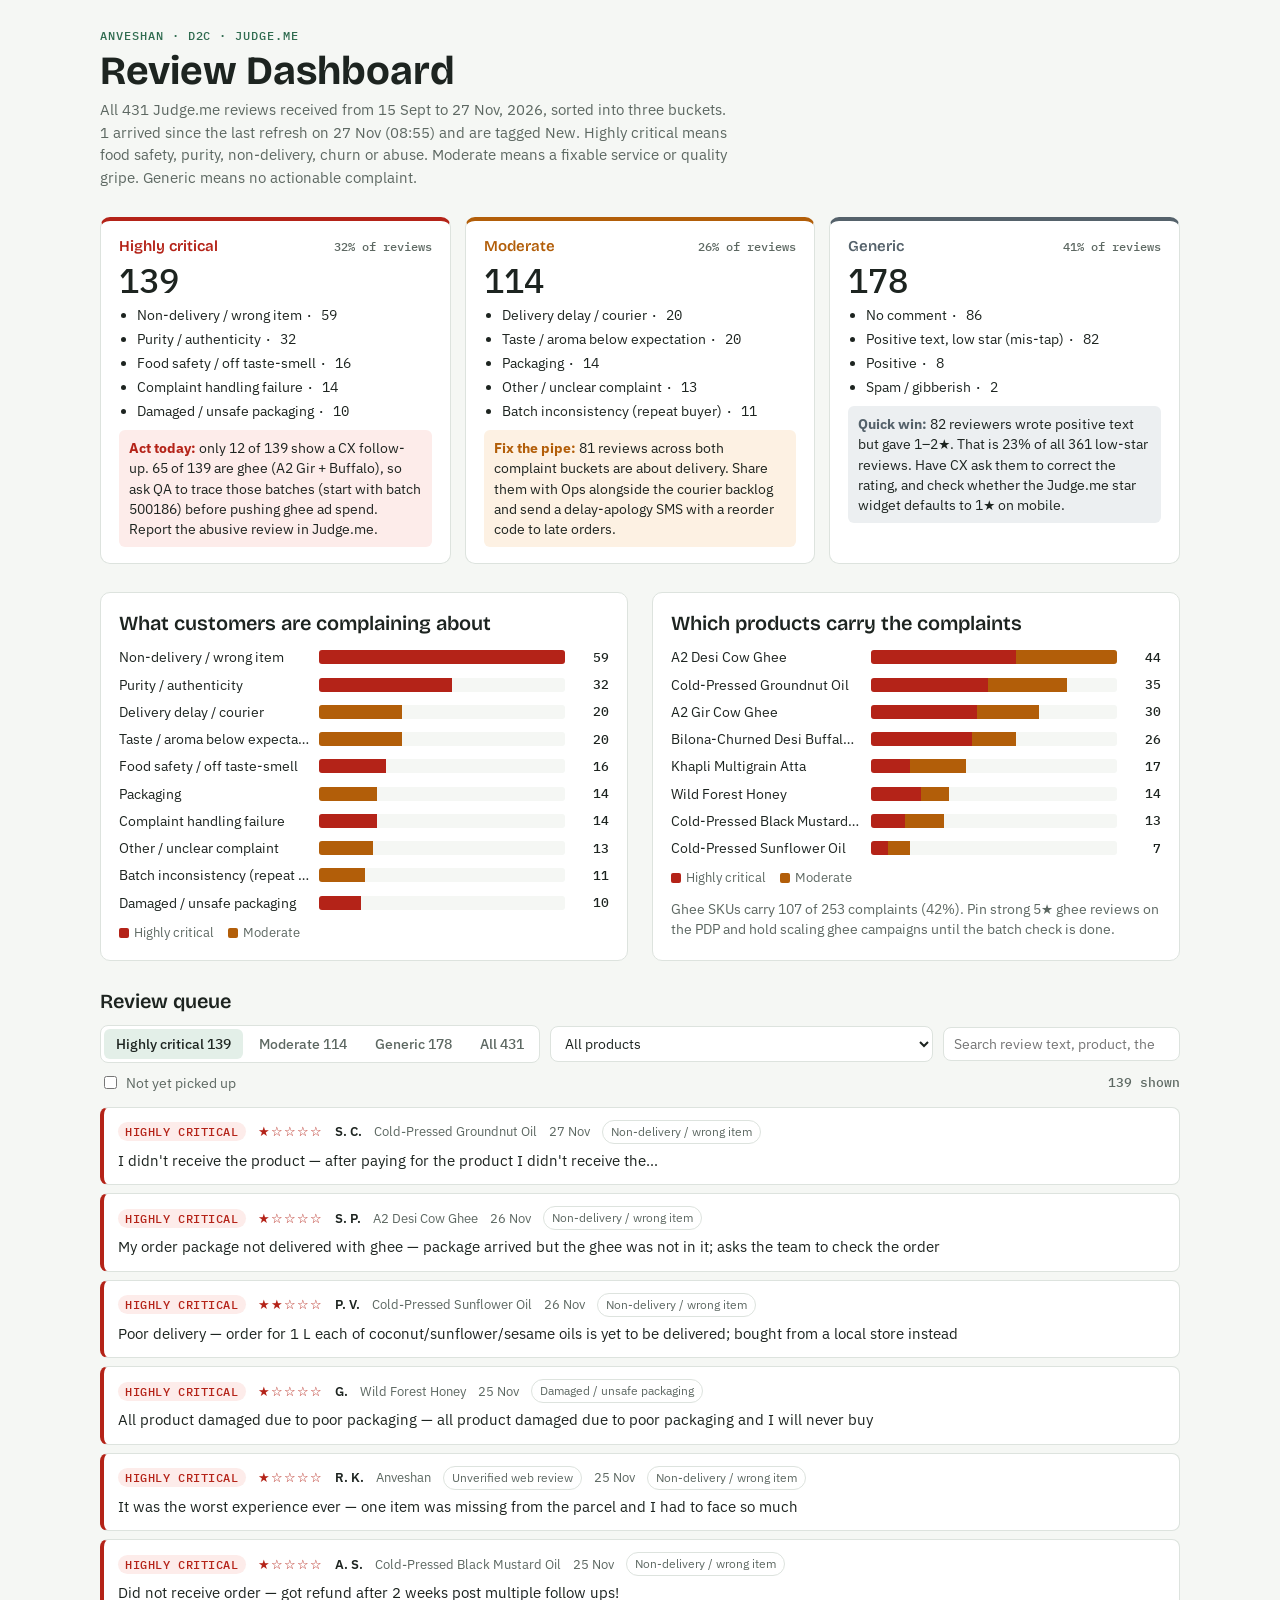
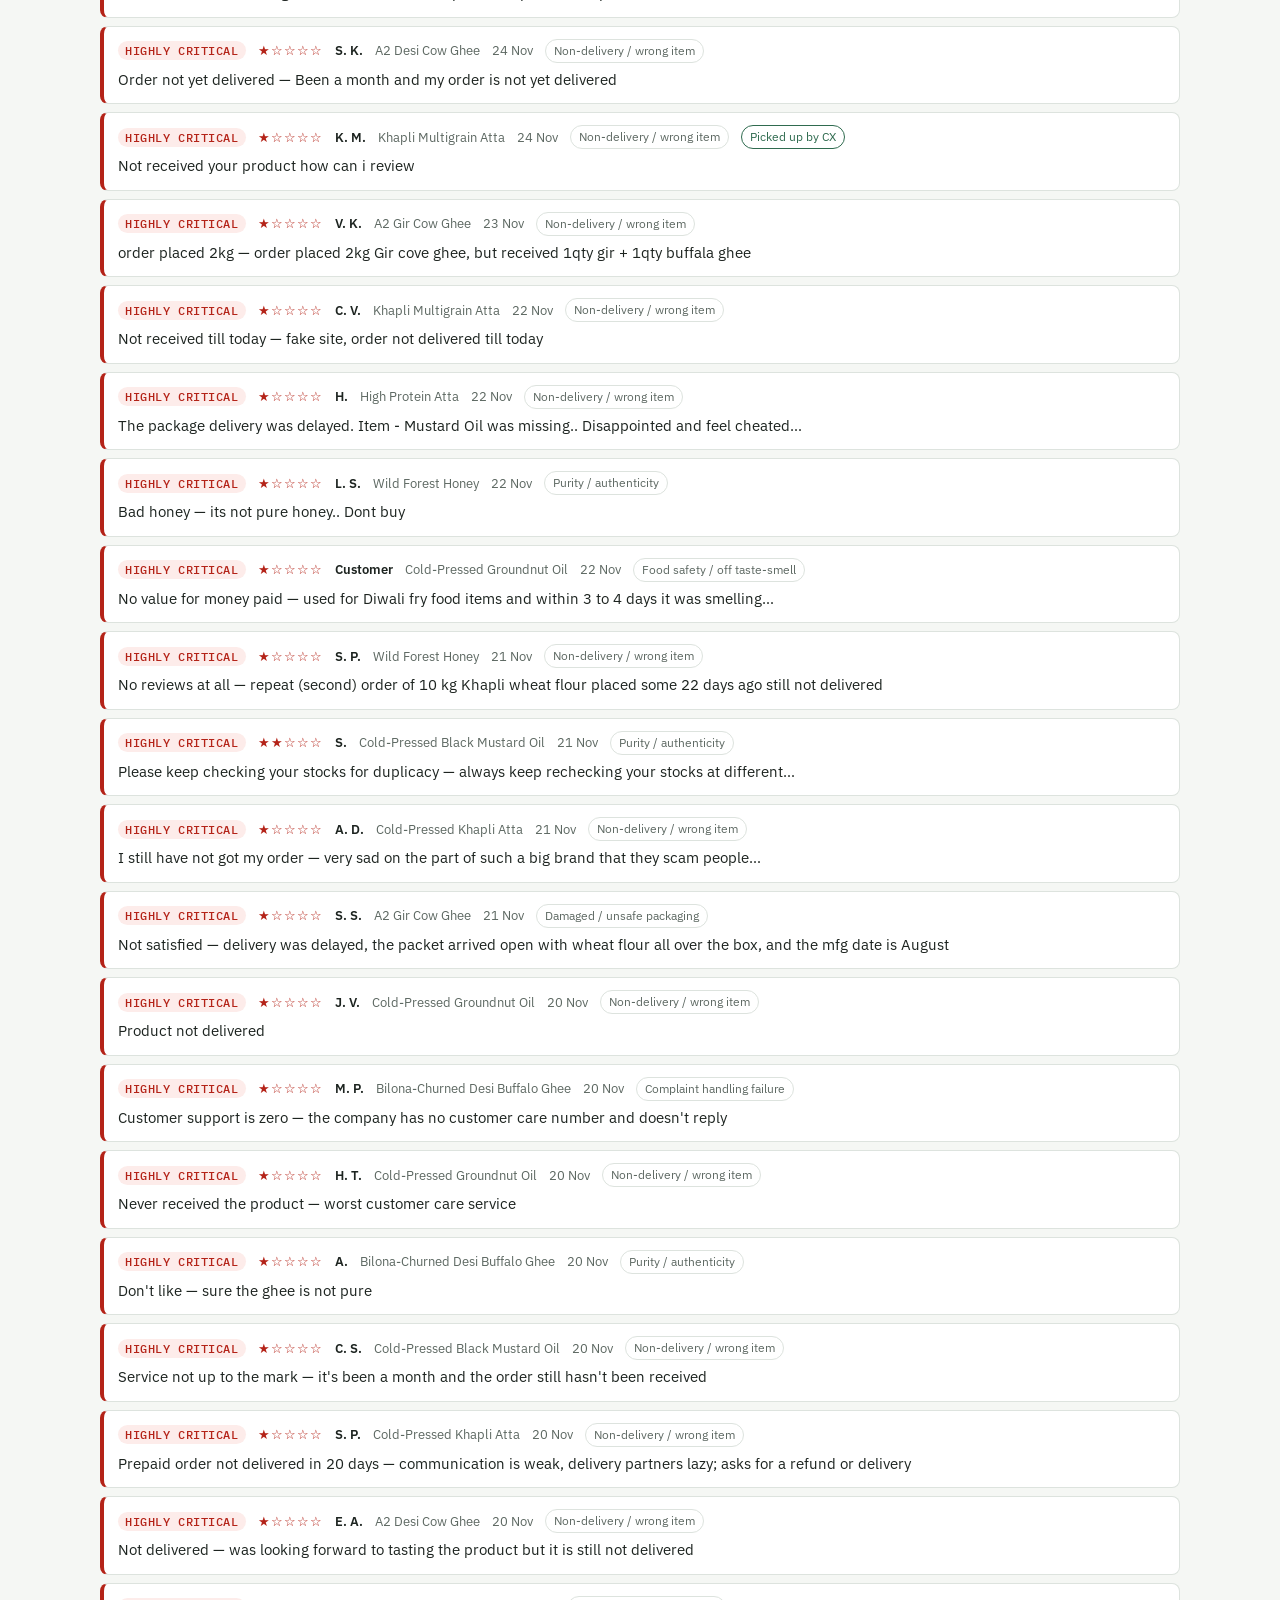
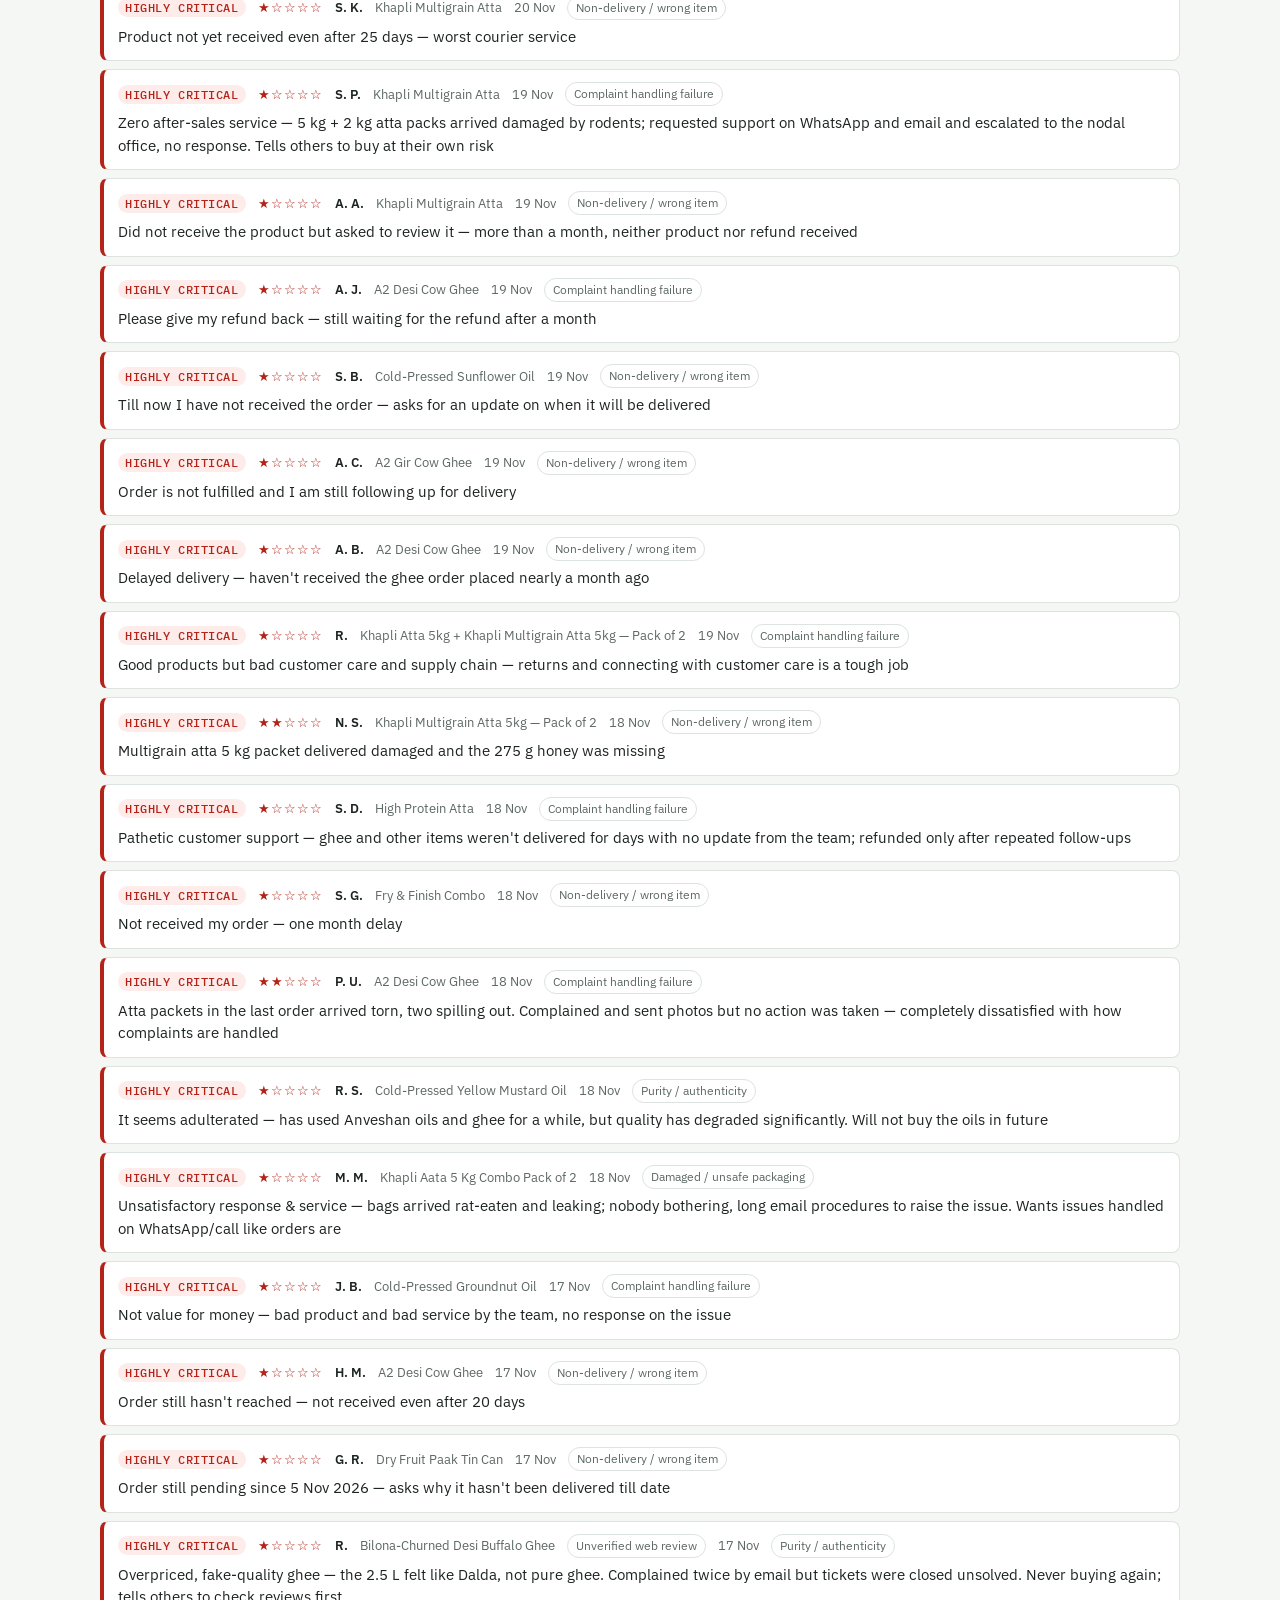
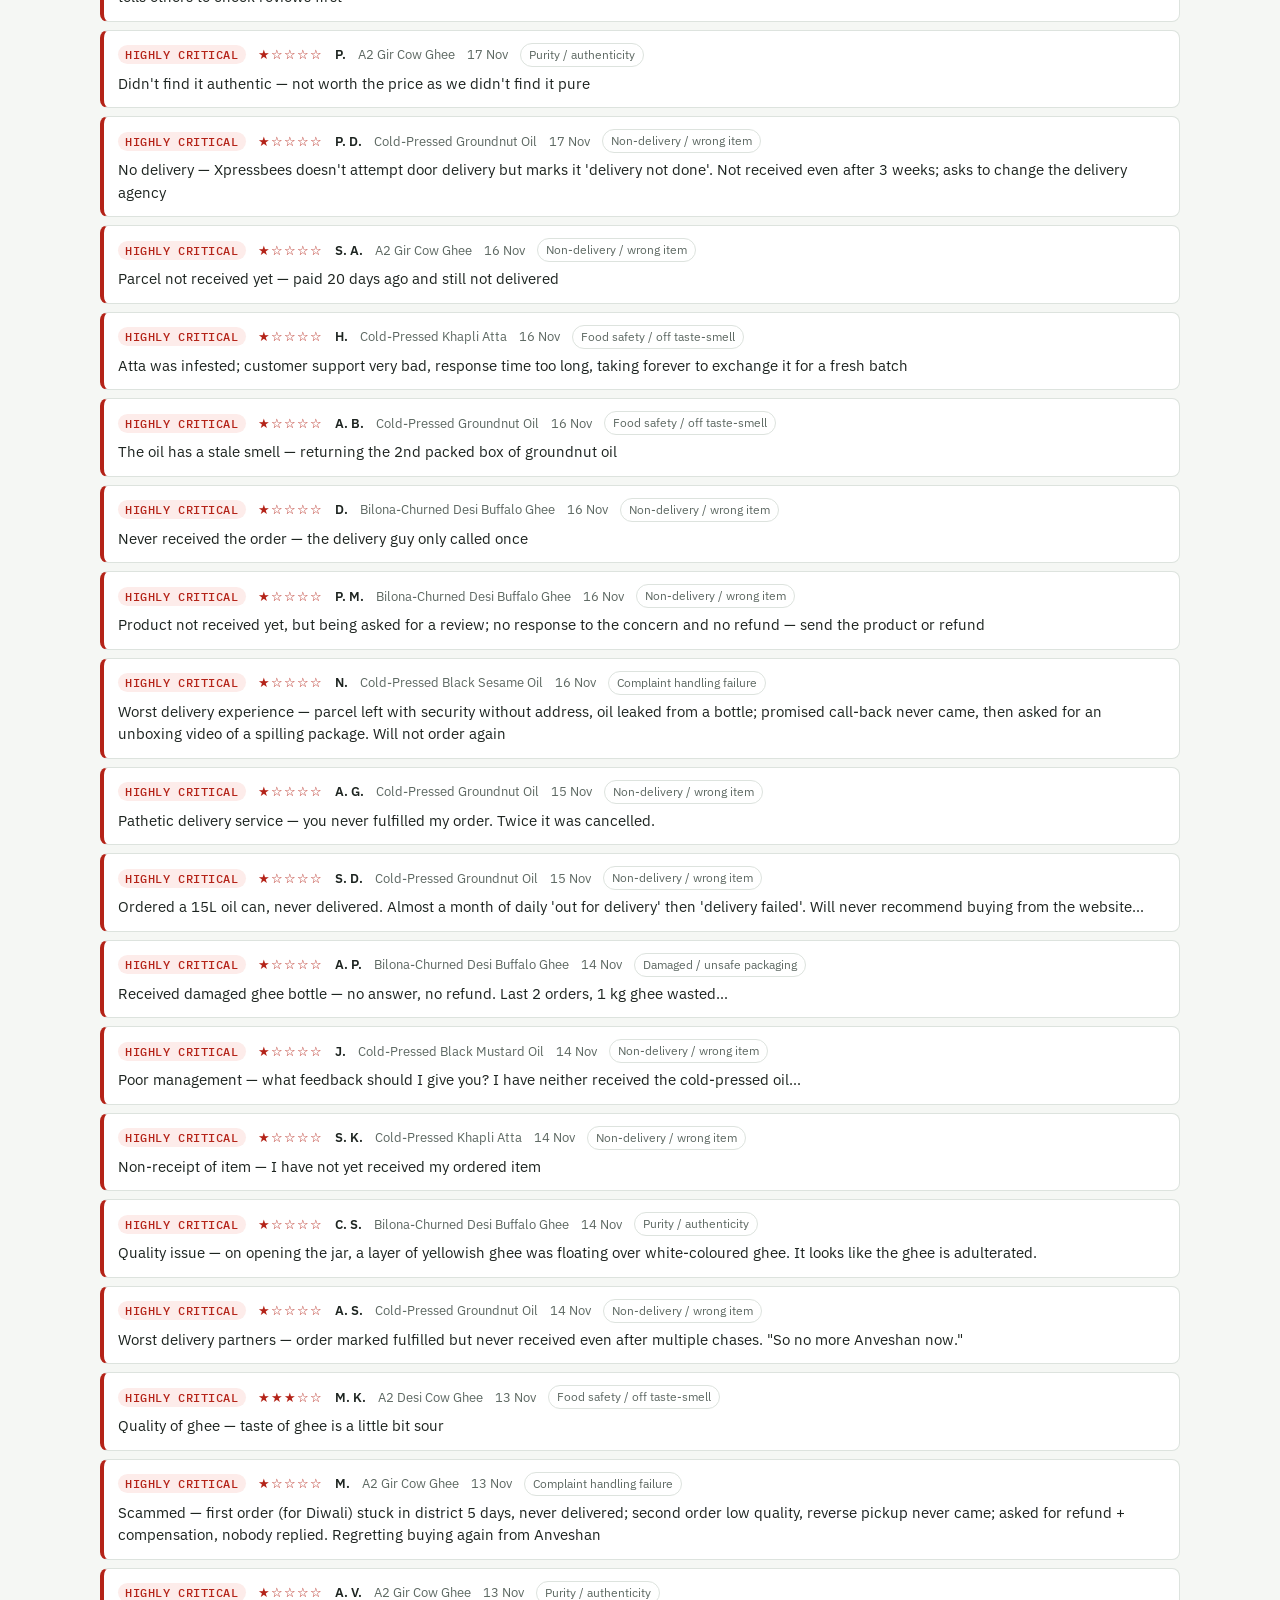
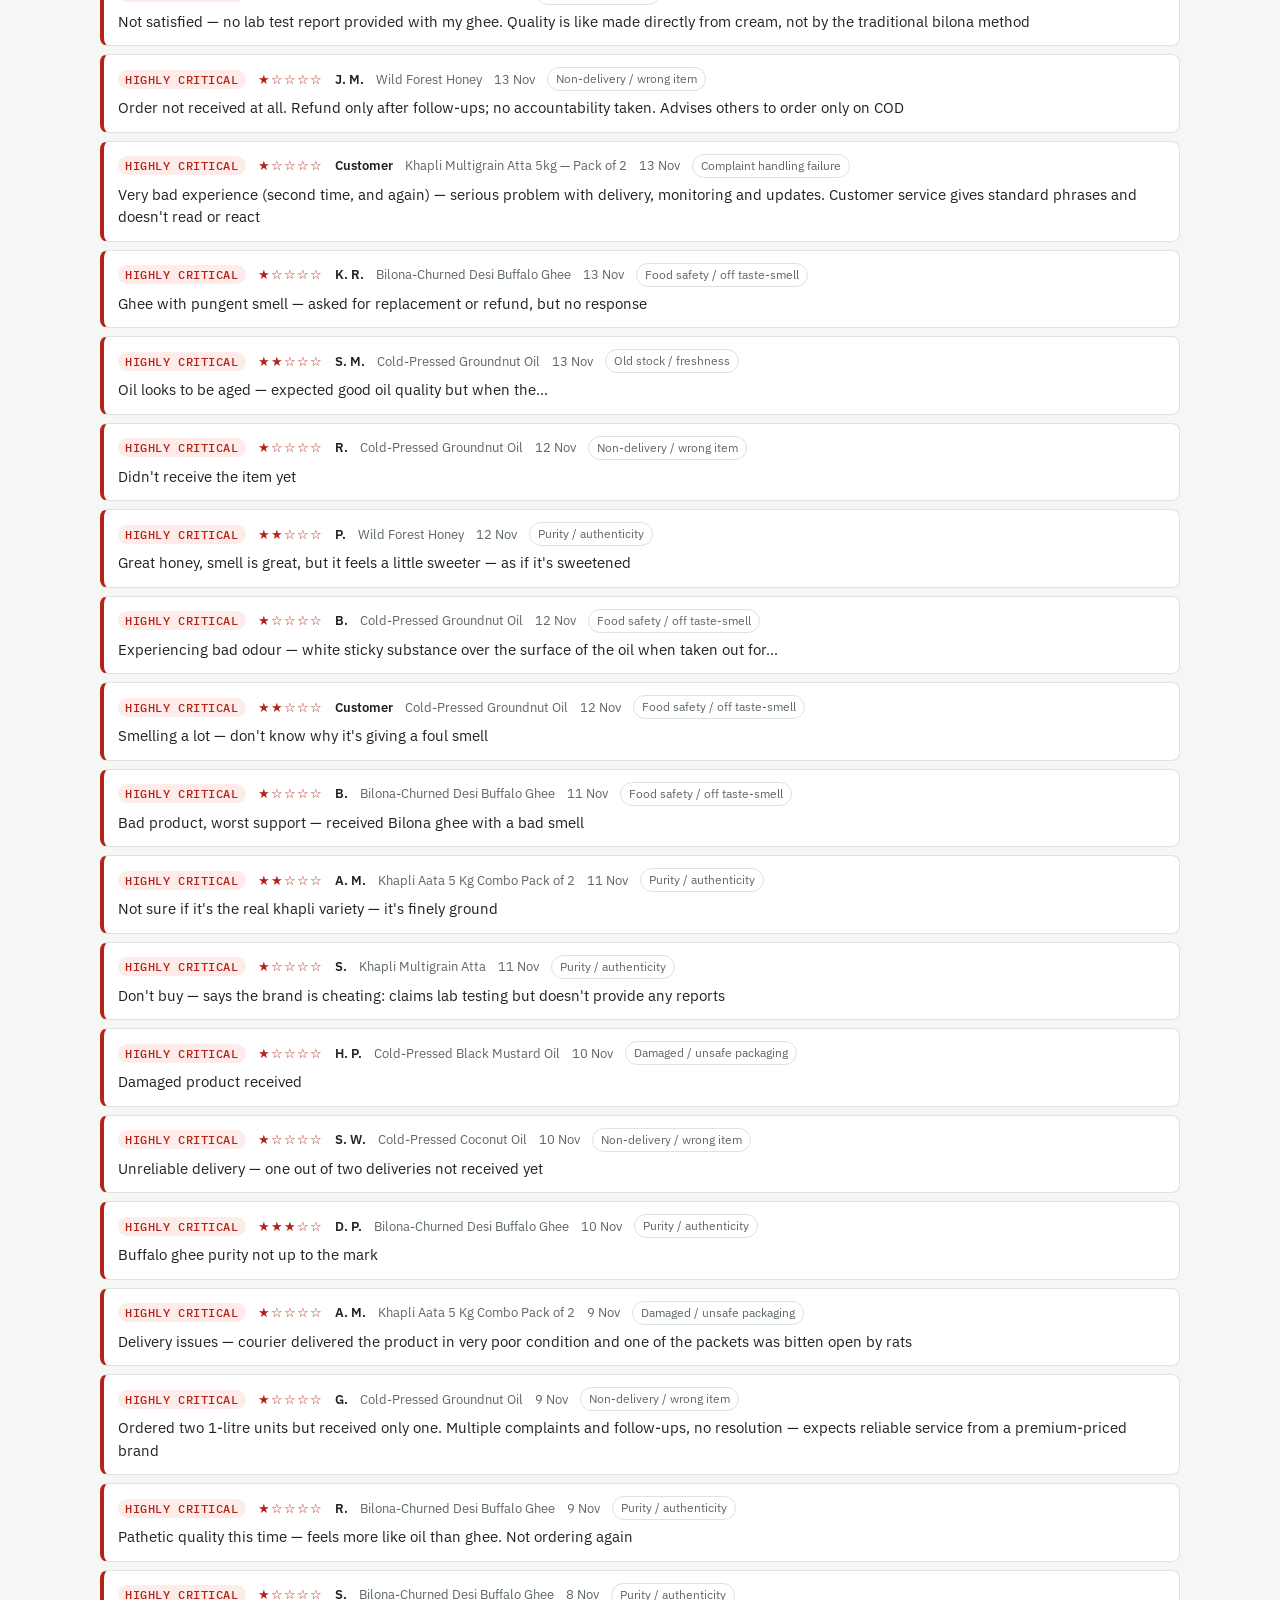
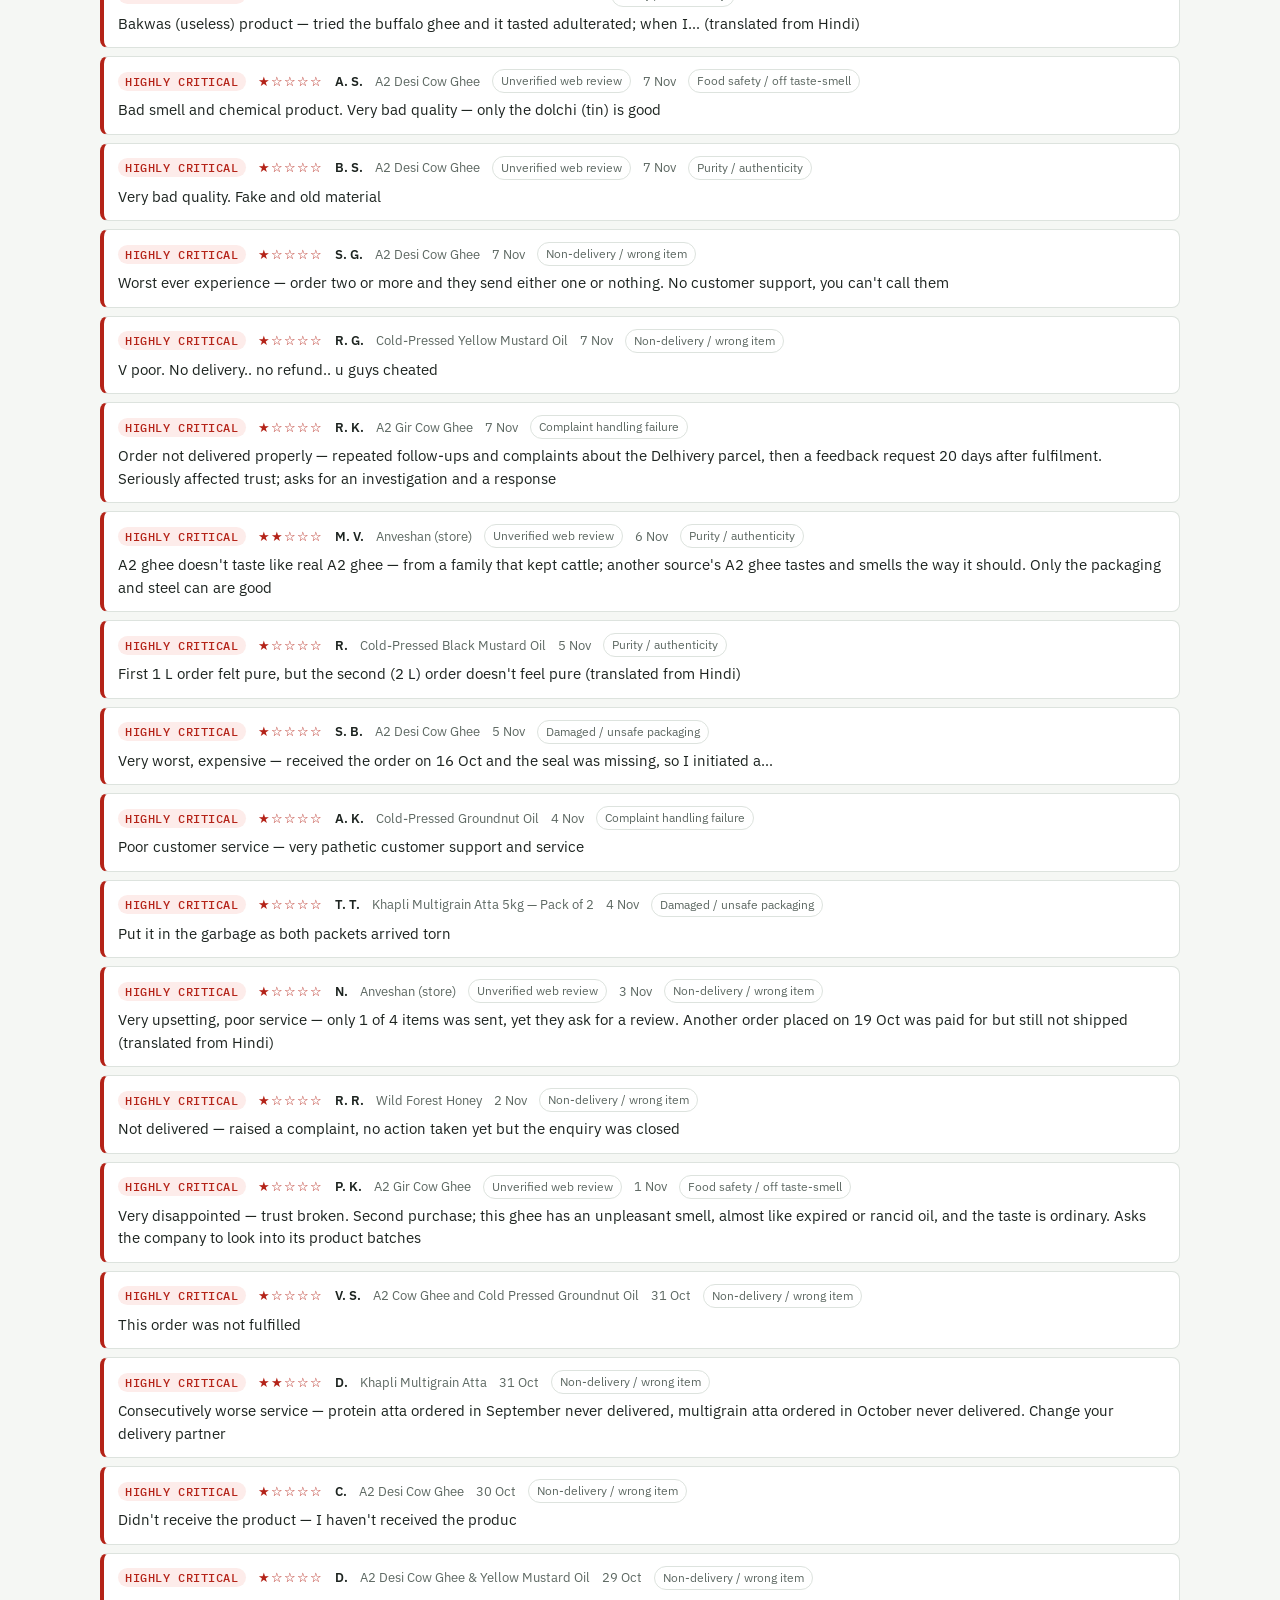
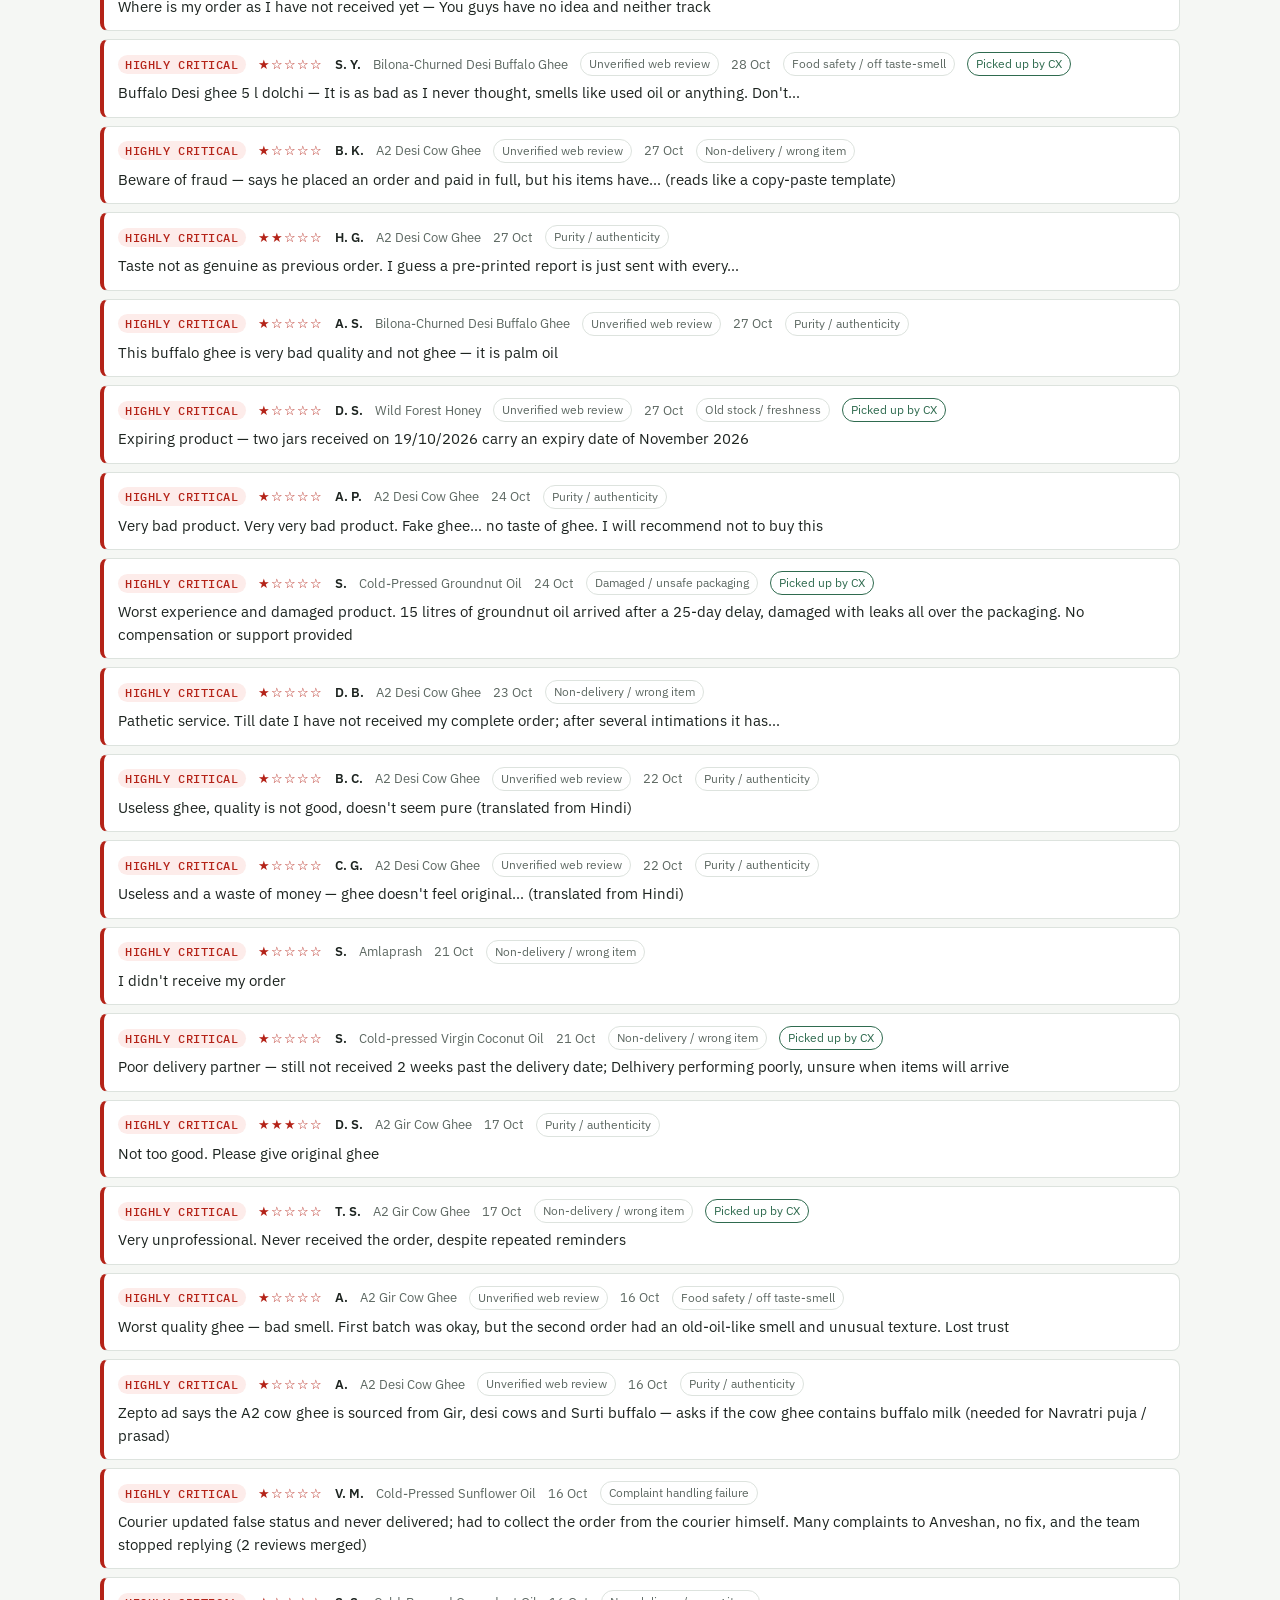
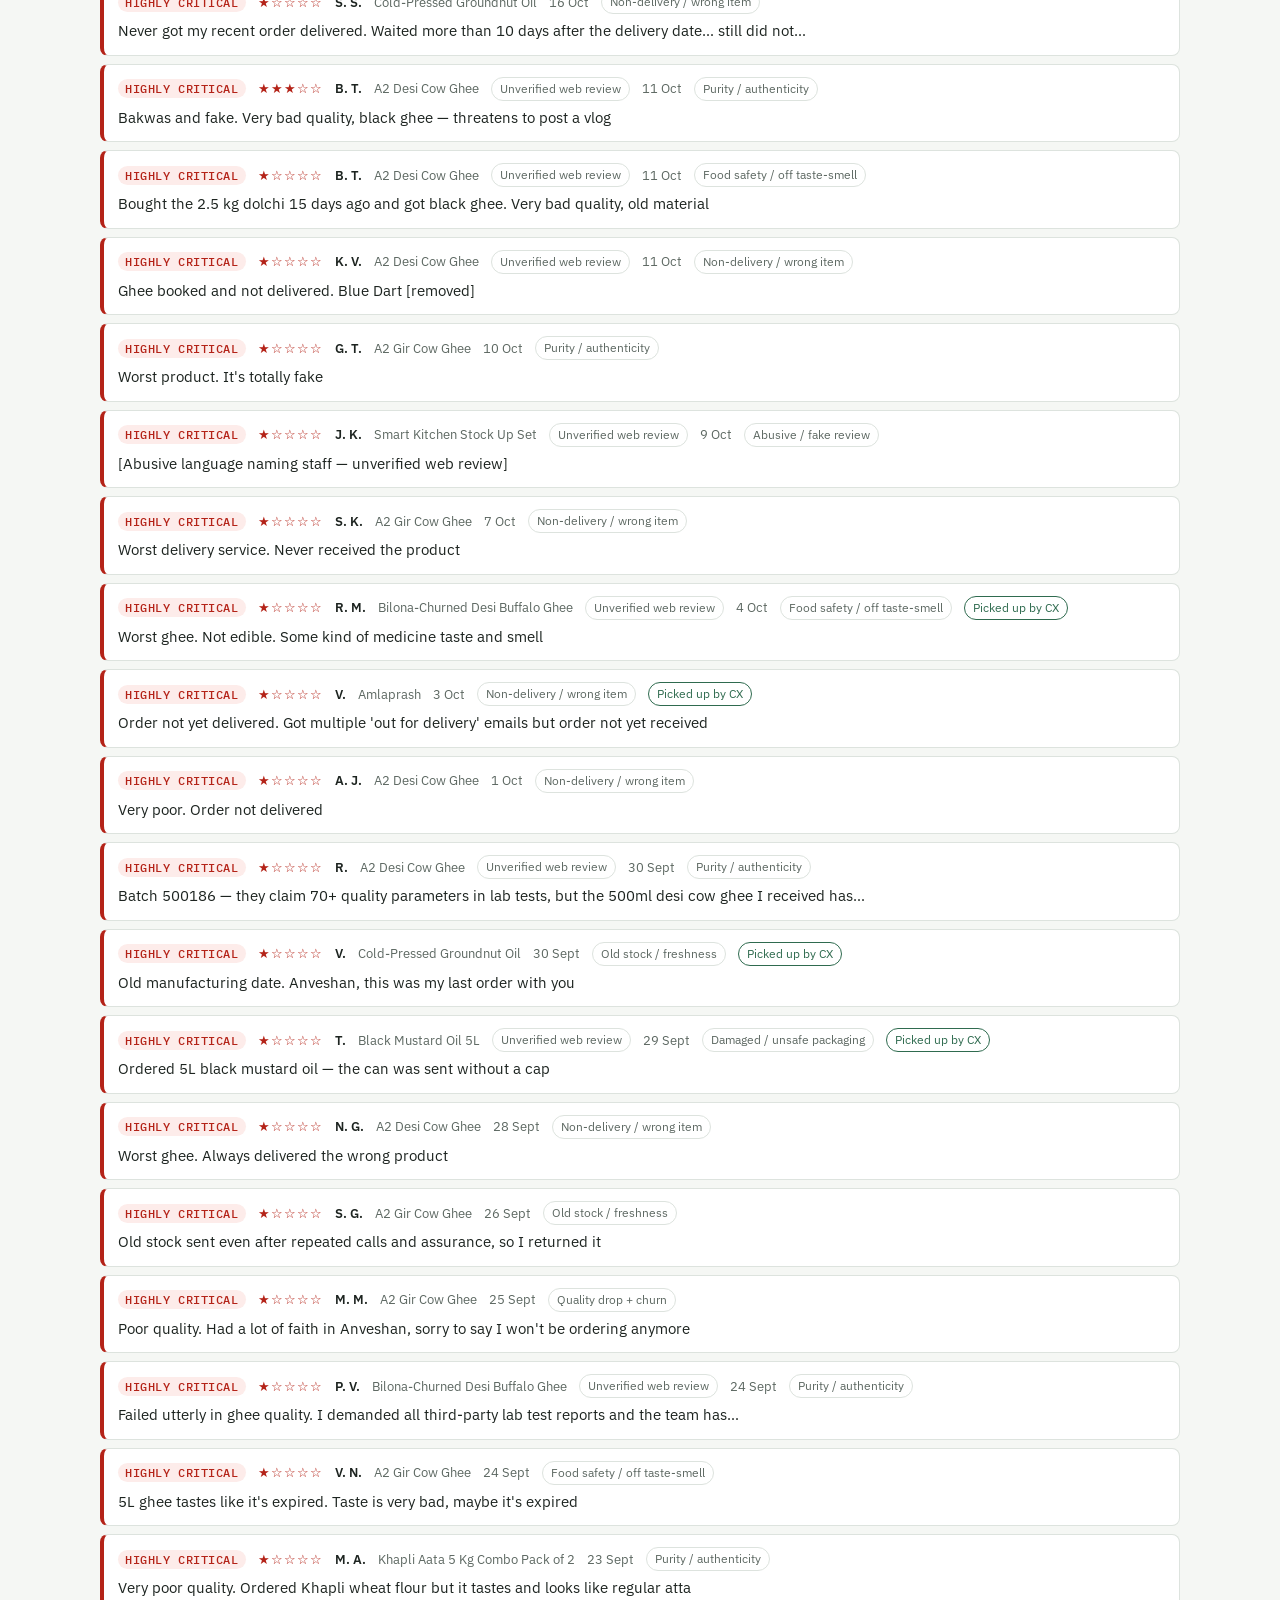
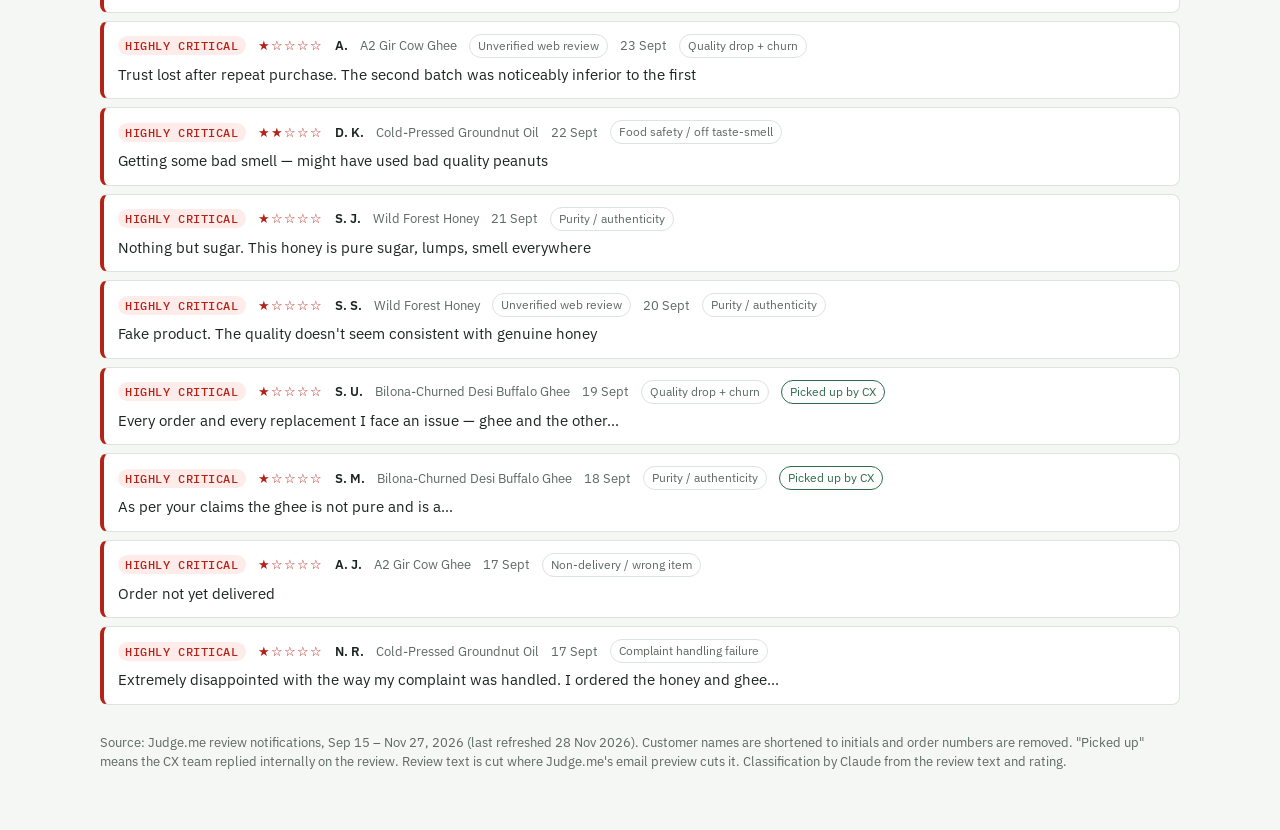
==== commit 94f69026: "reviews: daily refresh 2026-11-28 (431 reviews, 1 new) Co-Authored-By: Claude Opus 5.5 <noreply@anth" ====
--- a/reviews/index.html
+++ b/reviews/index.html
@@ -87,7 +87,7 @@
 <header>
   <span class="eyebrow">Anveshan · D2C · Judge.me</span>
   <h1>Review Dashboard</h1>
-  <p class="sub">All <span class="num" id="total"></span> Judge.me reviews received from <span id="range"></span>, sorted into three buckets. <span class="num" id="newc"></span> arrived since the last refresh on 26 Nov (08:54) and are tagged New. Highly critical means food safety, purity, non-delivery, churn or abuse. Moderate means a fixable service or quality gripe. Generic means no actionable complaint.</p>
+  <p class="sub">All <span class="num" id="total"></span> Judge.me reviews received from <span id="range"></span>, sorted into three buckets. <span class="num" id="newc"></span> arrived since the last refresh on 27 Nov (08:55) and are tagged New. Highly critical means food safety, purity, non-delivery, churn or abuse. Moderate means a fixable service or quality gripe. Generic means no actionable complaint.</p>
 </header>
 
 <section class="buckets" id="buckets"></section>
@@ -118,11 +118,12 @@
   <div class="list" id="list"></div>
 </section>
 
-<footer>Source: Judge.me review notifications, Sep 15 – Nov 27, 2026 (last refreshed 27 Nov 2026). Customer names are shortened to initials and order numbers are removed. "Picked up" means the CX team replied internally on the review. Review text is cut where Judge.me's email preview cuts it. Classification by Claude from the review text and rating.</footer>
+<footer>Source: Judge.me review notifications, Sep 15 – Nov 27, 2026 (last refreshed 28 Nov 2026). Customer names are shortened to initials and order numbers are removed. "Picked up" means the CX team replied internally on the review. Review text is cut where Judge.me's email preview cuts it. Classification by Claude from the review text and rating.</footer>
 </div>
 
 <script>
 const RAW = [
+["2026-11-27T04:31:56Z", "V. N.", 1, "Cold-Pressed Sunflower Oil", "", "Need 2 liter more — unclear whether asking to reorder or reporting a short quantity", "M", "Other / unclear complaint", "", 0, 1],
 ["2026-11-27T02:44:00Z", "S. C.", 1, "Cold-Pressed Groundnut Oil", "", "I didn't receive the product — after paying for the product I didn't receive the…", "H", "Non-delivery / wrong item", "", 0, 1],
 ["2026-11-26T18:21:26Z", "S. P.", 1, "A2 Desi Cow Ghee", "", "My order package not delivered with ghee — package arrived but the ghee was not in it; asks the team to check the order", "H", "Non-delivery / wrong item", "", 0, 1],
 ["2026-11-26T14:47:27Z", "G.", 1, "Bilona-Churned Desi Buffalo Ghee", "", "", "G", "No comment", "", 0, 1],
@@ -554,7 +555,7 @@
 ["2026-09-15T14:25:02Z", "K. J.", 2, "Cold-Pressed Groundnut Oil", "", "One bottle was leaking", "M", "Packaging", "", 0, 1],
 ["2026-09-15T12:49:57Z", "S. A.", 1, "Wild Forest Honey", "", "Very good product, very nice, I am very happy", "G", "Positive text, low star (mis-tap)", "", 0, 1]
 ];
-const NEW = "2026-11-26T03:13:49Z";
+const NEW = "2026-11-27T02:44:00Z";
 const B = {H:{name:"Highly critical",cls:"crit"},M:{name:"Moderate",cls:"mod"},G:{name:"Generic",cls:"gen"}};
 const R = RAW.map(r=>({ts:r[0],name:r[1],stars:r[2],product:r[3],order:r[4],text:r[5],b:r[6],theme:r[7],thread:r[8],picked:!!r[9],verified:!!r[10]}));
 const fmt = ts => new Date(ts).toLocaleDateString("en-IN",{day:"numeric",month:"short",timeZone:"Asia/Kolkata"});
